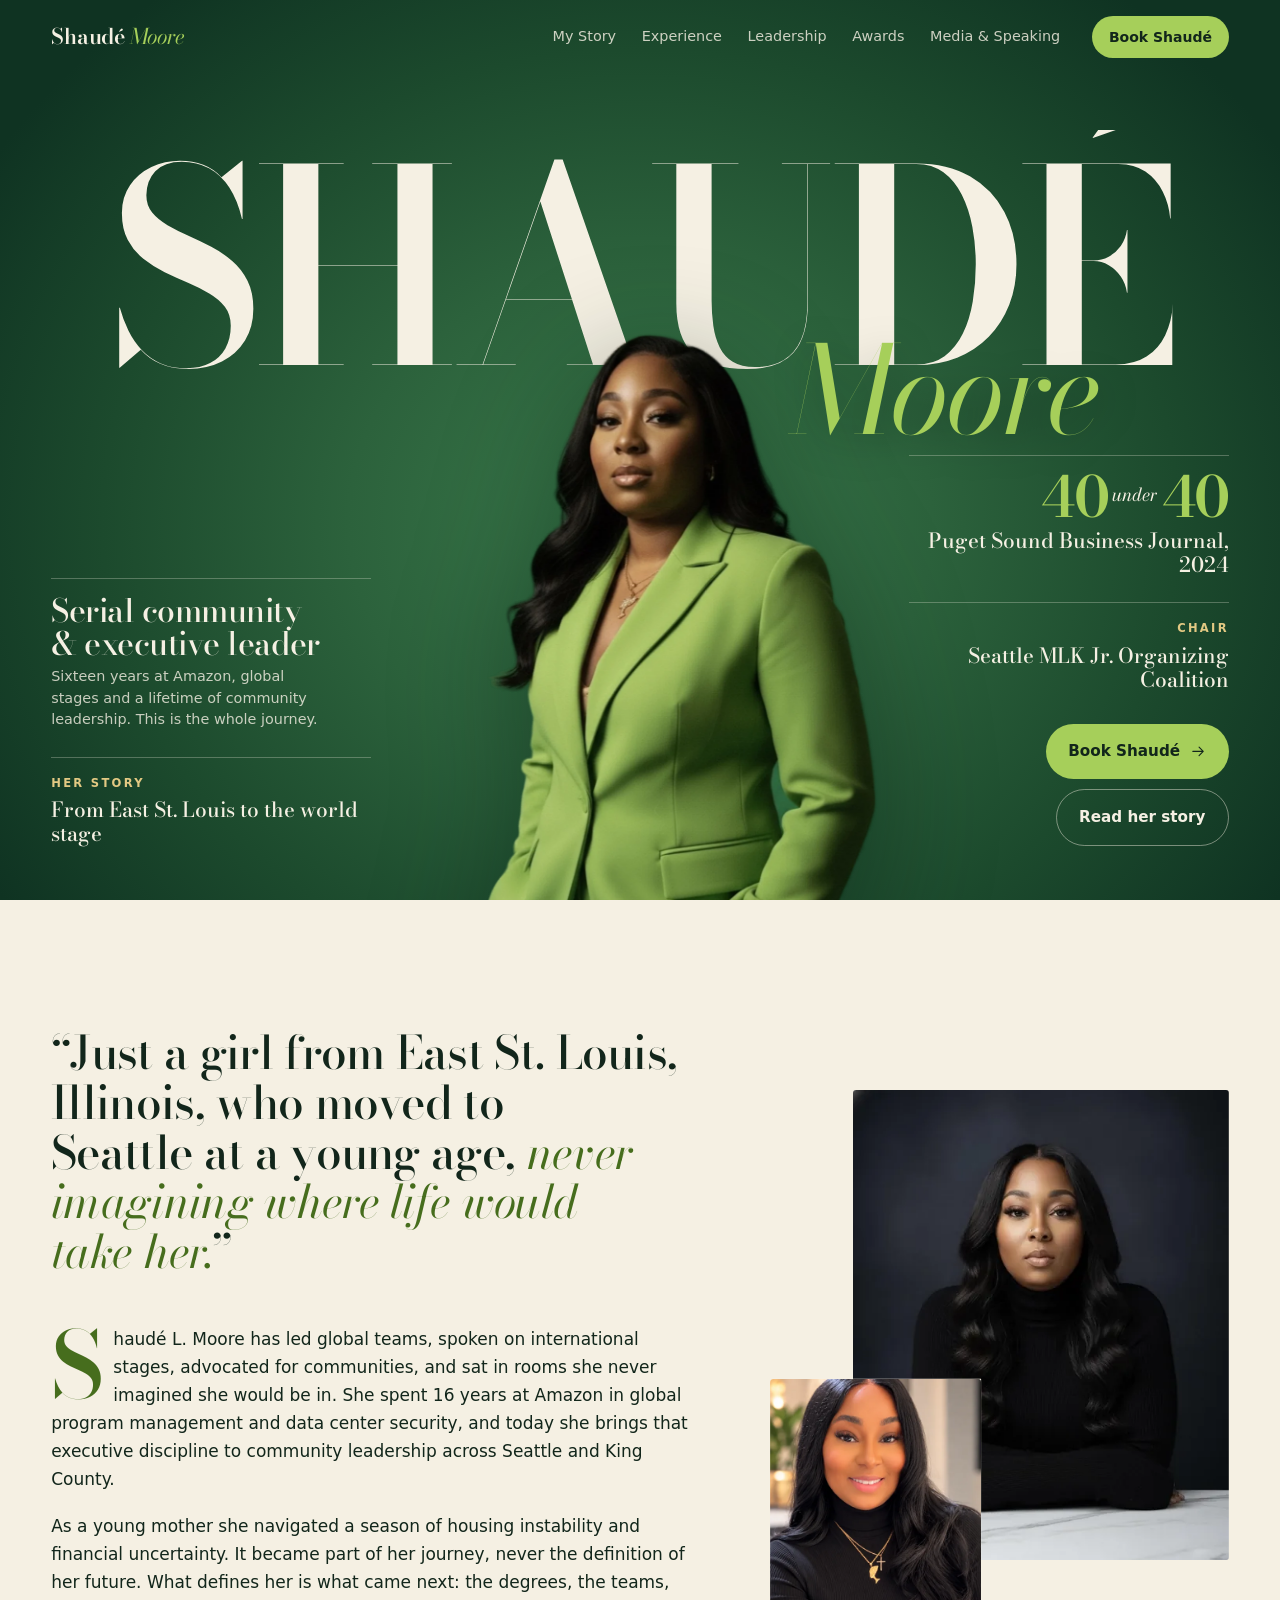
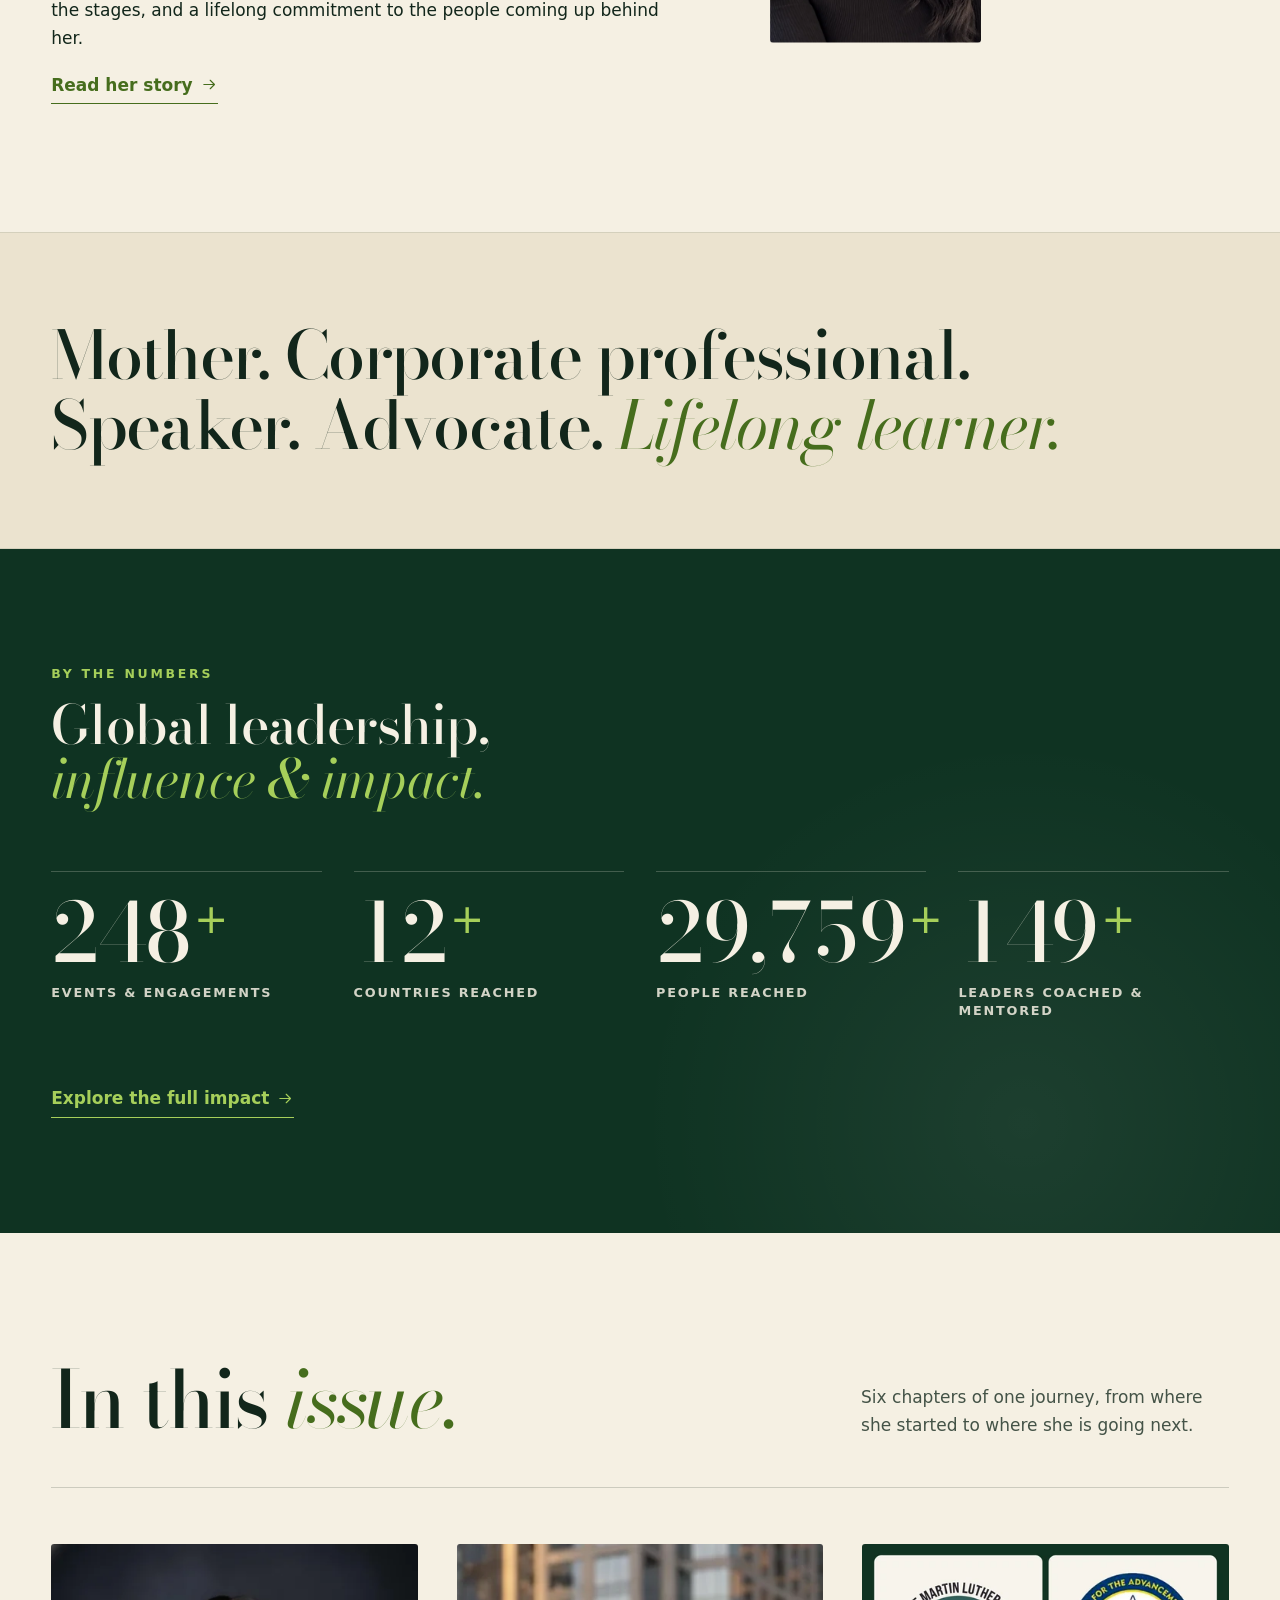
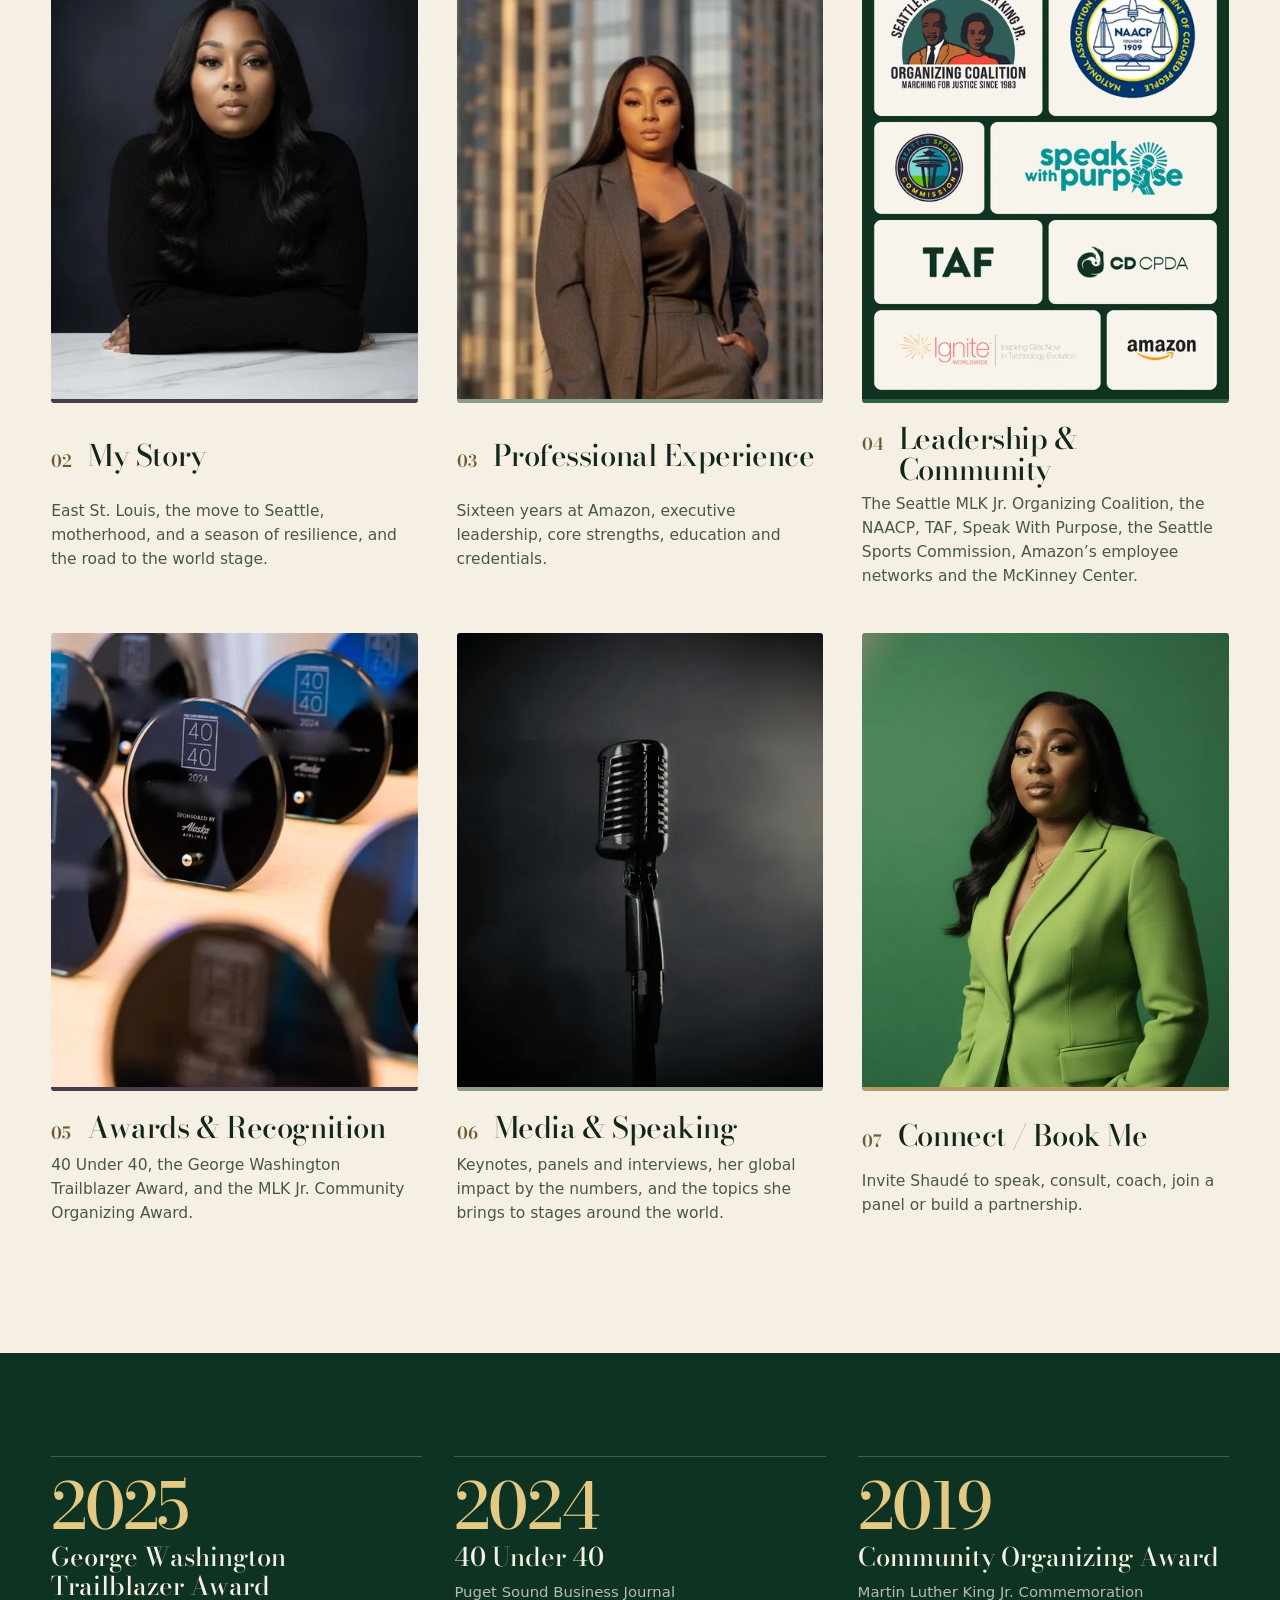
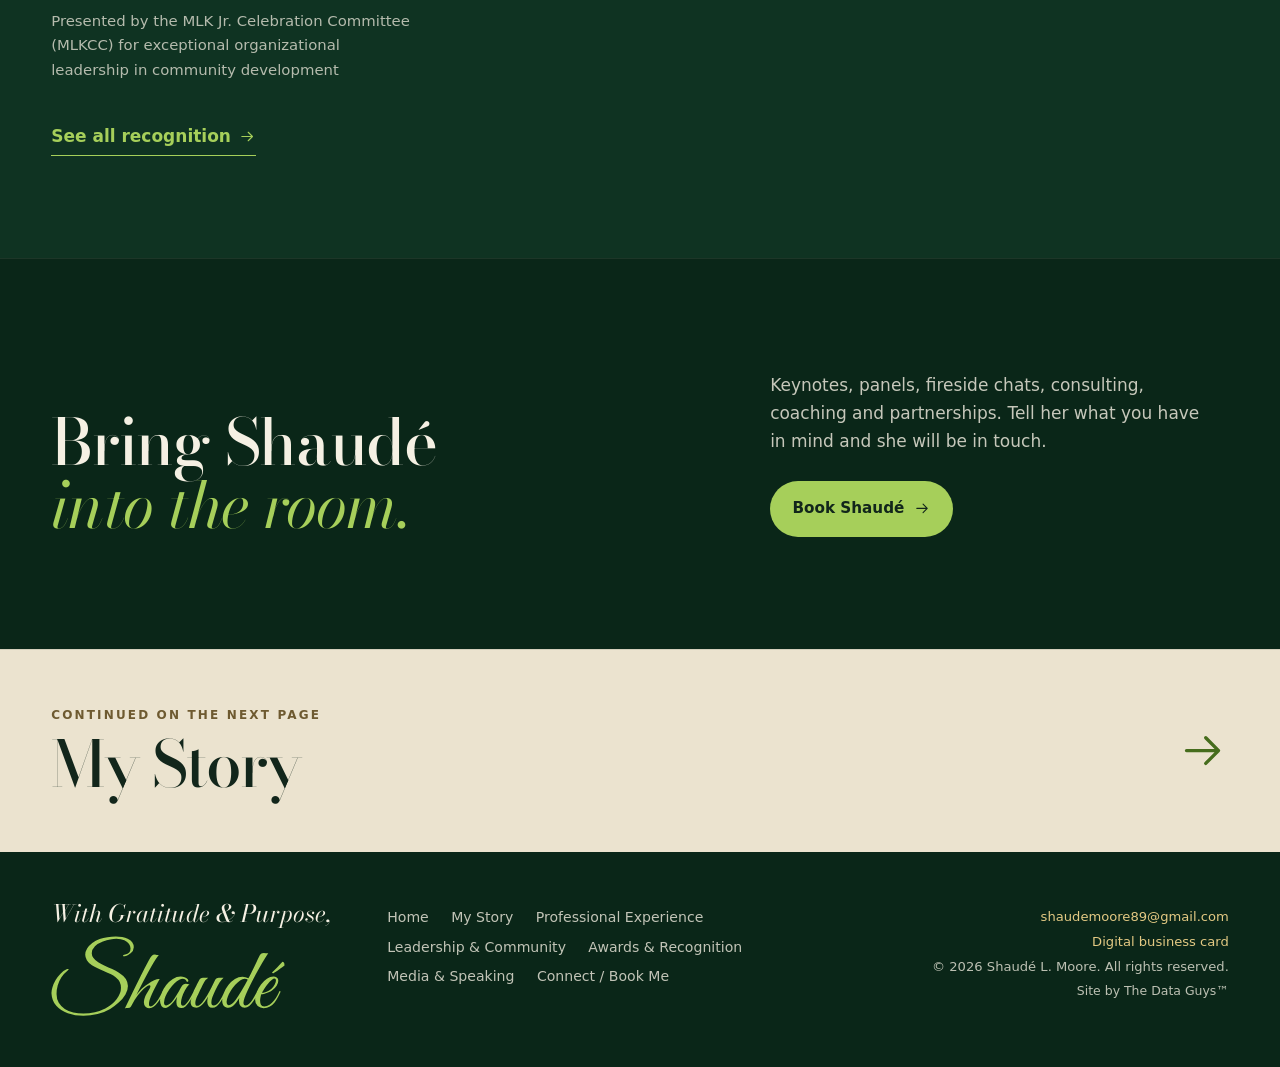
==== index.html @ 2476332c "Add Global Leadership, Influence & Impact metrics with live tracker sync; blurred PSBJ awards photo" ====
<!doctype html>
<html lang="en">
<head>
<meta charset="utf-8">
<meta name="viewport" content="width=device-width, initial-scale=1">
<title>Shaudé Moore | Serial Community &amp; Executive Leader</title>
<meta name="description" content="Seattle executive leader, speaker and advocate. 16 years at Amazon, Chair of the Seattle MLK Jr. Organizing Coalition and a PSBJ 40 Under 40 honoree.">
<meta name="author" content="Shaudé L. Moore">
<meta name="robots" content="index, follow, max-image-preview:large, max-snippet:-1">
<link rel="canonical" href="https://shaudemoore.pplx.app/">
<meta property="og:locale" content="en_US">
<meta property="og:title" content="Shaudé Moore | Serial Community &amp; Executive Leader">
<meta property="og:description" content="Seattle executive leader, speaker and advocate. 16 years at Amazon, Chair of the Seattle MLK Jr. Organizing Coalition and a PSBJ 40 Under 40 honoree.">
<meta property="og:image" content="https://shaudemoore.pplx.app/img/og.jpg">
<meta property="og:image:width" content="1200">
<meta property="og:image:height" content="630">
<meta property="og:image:alt" content="Shaudé Moore, Serial Community &amp; Executive Leader">
<meta property="og:site_name" content="Shaudé Moore">
<meta property="og:url" content="https://shaudemoore.pplx.app/">
<meta name="twitter:title" content="Shaudé Moore | Serial Community &amp; Executive Leader">
<meta name="twitter:description" content="Seattle executive leader, speaker and advocate. 16 years at Amazon, Chair of the Seattle MLK Jr. Organizing Coalition and a PSBJ 40 Under 40 honoree.">
<meta name="twitter:image" content="https://shaudemoore.pplx.app/img/og.jpg">
<meta property="og:type" content="profile">
<meta name="twitter:card" content="summary_large_image">
<meta name="twitter:image:alt" content="Shaudé Moore, Serial Community &amp; Executive Leader">
<meta property="profile:first_name" content="Shaudé">
<meta property="profile:last_name" content="Moore">
<meta name="theme-color" content="#0f3322">
<link rel="icon" href="favicon.svg" type="image/svg+xml">
<link rel="icon" href="favicon-48.png" sizes="48x48" type="image/png">
<link rel="apple-touch-icon" href="apple-touch-icon.png">
<link rel="manifest" href="site.webmanifest">
<link rel="preconnect" href="https://fonts.googleapis.com">
<link rel="preconnect" href="https://fonts.gstatic.com" crossorigin>
<link href="https://fonts.googleapis.com/css2?family=Bodoni+Moda:ital,opsz,wght@0,6..96,400..900;1,6..96,400..900&display=swap" rel="stylesheet">
<link href="https://api.fontshare.com/v2/css?f[]=general-sans@400,500,600&display=swap" rel="stylesheet">
<link rel="preload" as="image" href="img/cover-cut-1100.webp" type="image/webp">
<link rel="stylesheet" href="styles.css">
<script>document.documentElement.classList.add('js')</script>
<script type="application/ld+json">{"@context": "https://schema.org", "@graph": [{"@type": "WebSite", "@id": "https://shaudemoore.pplx.app/#website", "url": "https://shaudemoore.pplx.app/", "name": "Shaudé Moore", "inLanguage": "en-US", "publisher": {"@id": "https://shaudemoore.pplx.app/#shaude"}}, {"@type": "Person", "@id": "https://shaudemoore.pplx.app/#shaude", "name": "Shaudé L. Moore", "alternateName": ["Shaudé Moore", "Shaude Moore", "Shaude L. Moore"], "givenName": "Shaudé", "familyName": "Moore", "honorificSuffix": "BSHS, MBA", "jobTitle": "Serial Community & Executive Leader", "url": "https://shaudemoore.pplx.app/", "image": "https://shaudemoore.pplx.app/img/shaude-portrait.webp", "email": "mailto:shaudemoore89@gmail.com", "birthPlace": "East St. Louis, Illinois", "address": {"@type": "PostalAddress", "addressLocality": "Seattle", "addressRegion": "WA", "addressCountry": "US"}, "worksFor": {"@type": "Organization", "name": "Central District Community Preservation and Development Authority"}, "memberOf": [{"@type": "Organization", "name": "Seattle MLK Jr. Organizing Coalition"}, {"@type": "Organization", "name": "Seattle King County NAACP"}, {"@type": "Organization", "name": "Seattle Sports Commission"}, {"@type": "Organization", "name": "Technology Access Foundation"}, {"@type": "Organization", "name": "Speak With Purpose"}], "alumniOf": [{"@type": "EducationalOrganization", "name": "University of Phoenix"}, {"@type": "EducationalOrganization", "name": "Grand Canyon University"}, {"@type": "EducationalOrganization", "name": "Cornell University"}], "knowsAbout": ["Executive leadership", "Community organizing", "Employee resource groups", "Corporate and community partnership", "Public speaking", "Diversity and inclusion"], "award": ["Puget Sound Business Journal 40 Under 40 (2024)", "George Washington Trailblazer Award (2025)", "Martin Luther King Jr. Commemoration Community Organizing Award (2019)"], "sameAs": ["https://www.linkedin.com/in/shaude-moore-edd-candidate-0b251350"]}, {"@type": "ProfilePage", "@id": "https://shaudemoore.pplx.app/#page", "url": "https://shaudemoore.pplx.app/", "name": "Shaudé Moore | Serial Community & Executive Leader", "description": "Seattle executive leader, speaker and advocate. 16 years at Amazon, Chair of the Seattle MLK Jr. Organizing Coalition and a PSBJ 40 Under 40 honoree.", "mainEntity": {"@id": "https://shaudemoore.pplx.app/#shaude"}, "isPartOf": {"@id": "https://shaudemoore.pplx.app/#website"}}]}</script>
</head>
<body data-theme="home">
<svg width="0" height="0" style="position:absolute" aria-hidden="true">
  <symbol id="arr" viewBox="0 0 24 24"><path d="M7 17 17 7M9 7h8v8" fill="none" stroke="currentColor" stroke-width="1.6" stroke-linecap="round" stroke-linejoin="round"/></symbol>
  <symbol id="arr-r" viewBox="0 0 24 24"><path d="M4 12h15M13 6l6 6-6 6" fill="none" stroke="currentColor" stroke-width="1.6" stroke-linecap="round" stroke-linejoin="round"/></symbol>
</svg>
<a class="skip" href="#main">Skip to content</a>
<div class="progress" aria-hidden="true"><span></span></div>

<header class="bar" id="bar">
  <a href="index.html" class="bar__mark" aria-label="Shaudé Moore, home">Shaudé <em>Moore</em></a>
  <nav class="bar__nav" aria-label="Primary"><a href="story.html">My Story</a><a href="experience.html">Experience</a><a href="leadership.html">Leadership</a><a href="awards.html">Awards</a><a href="media.html">Media &amp; Speaking</a></nav>
  <a href="connect.html" class="bar__cta">Book Shaudé</a>
  <button class="bar__menu" aria-expanded="false" aria-controls="menu"><span class="sr">Open menu</span><i></i><i></i></button>
</header>

<div class="menu" id="menu" hidden>
  <nav aria-label="Mobile"><a href="index.html" aria-current=page><span>01</span>Home</a><a href="story.html"><span>02</span>My Story</a><a href="experience.html"><span>03</span>Professional Experience</a><a href="leadership.html"><span>04</span>Leadership &amp; Community</a><a href="awards.html"><span>05</span>Awards &amp; Recognition</a><a href="media.html"><span>06</span>Media &amp; Speaking</a><a href="connect.html"><span>07</span>Connect / Book Me</a></nav>
  <p>Mother. Executive. Speaker. Advocate. Lifelong learner.</p>
</div>

<main id="main">

<section class="cover" id="top" aria-label="Introduction">

  <h1 class="cover__mast" aria-label="Shaudé Moore">
    <span class="mast" aria-hidden="true"><span>S</span><span>H</span><span>A</span><span>U</span><span>D</span><span>É</span></span>
  </h1>

  <picture class="cover__fig">
    <source media="(max-width: 760px)" srcset="img/cover-cut-700.webp" type="image/webp">
    <img src="img/cover-cut-1100.webp" alt="Shaudé Moore in a lime green suit, smiling, standing against a green backdrop" width="1100" height="1783" fetchpriority="high">
  </picture>

  <p class="cover__surname" aria-hidden="true">Moore</p>

  <div class="cover__lines cover__lines--l">
    <a href="experience.html" class="cl cl--lead">
      <span class="cl__big">Serial community &amp; executive leader</span>
      <span class="cl__sm">Sixteen years at Amazon, global stages and a lifetime of community leadership. This is the whole journey.</span>
    </a>
    <a href="story.html" class="cl">
      <span class="cl__k">Her story</span>
      <span class="cl__mid">From East St. Louis to the world stage</span>
    </a>
  </div>

  <div class="cover__lines cover__lines--r">
    <a href="awards.html" class="cl">
      <span class="cl__num">40<small>under</small>40</span>
      <span class="cl__mid">Puget Sound Business Journal, 2024</span>
    </a>
    <a href="leadership.html" class="cl">
      <span class="cl__k">Chair</span>
      <span class="cl__mid">Seattle MLK Jr. Organizing Coalition</span>
    </a>
    <div class="cover__ctas">
      <a href="connect.html" class="btn btn--lime">Book Shaudé <svg><use href="#arr-r"/></svg></a>
      <a href="story.html" class="btn btn--ghost">Read her story</a>
    </div>
  </div>
</section>

<section class="intro" aria-labelledby="intro-h">
  <div class="wrap intro__grid">
    <div class="intro__text">
      <h2 id="intro-h" class="intro__h rv">“Just a girl from East St. Louis, Illinois, who moved to Seattle at a young age, <em>never imagining where life would take her.</em>”</h2>
      <div class="intro__body rv">
        <p class="dropcap">Shaudé L. Moore has led global teams, spoken on international stages, advocated for communities, and sat in rooms she never imagined she would be in. She spent 16 years at Amazon in global program management and data center security, and today she brings that executive discipline to community leadership across Seattle and King County.</p>
        <p>As a young mother she navigated a season of housing instability and financial uncertainty. It became part of her journey, never the definition of her future. What defines her is what came next: the degrees, the teams, the stages, and a lifelong commitment to the people coming up behind her.</p>
        <a class="textlink" href="story.html">Read her story <svg><use href="#arr-r"/></svg></a>
      </div>
    </div>
    <div class="intro__photos">
      <figure class="intro__a rv-clip"><img src="img/studio-896.webp" srcset="img/studio-480.webp 480w, img/studio-896.webp 896w" sizes="(max-width: 760px) 60vw, 26vw" alt="Shaudé Moore in a black turtleneck, seated at a marble table against a dark studio backdrop" width="896" height="1152" loading="lazy"></figure>
      <figure class="intro__b rv-clip"><img src="img/smile-512.webp" alt="Shaudé Moore smiling in a black turtleneck and gold necklaces" width="512" height="640" loading="lazy"></figure>
    </div>
  </div>
</section>

<section class="roles" aria-label="Who she is">
  <div class="wrap">
    <p class="roles__line rv"><span>Mother.</span> <span>Corporate professional.</span> <span>Speaker.</span> <span>Advocate.</span> <span><em>Lifelong learner.</em></span></p>
  </div>
</section>

<section class="impact impact--teaser" aria-labelledby="it-h">
  <div class="wrap">
    <div class="impact__top">
      <p class="impact__kick rv">By the numbers</p>
      <h2 id="it-h" class="impact__h rv">Global leadership, <em>influence &amp; impact.</em></h2>
    </div>
    <ul class="mx-row"><li class="rv"><span class="mx__n"><span class="mx__v" data-metric="events" data-target="250">250</span><span class=mx__s>+</span></span><span class="mx__l">Events &amp; Engagements</span></li><li class="rv"><span class="mx__n"><span class="mx__v" data-metric="countries" data-target="12">12</span><span class=mx__s>+</span></span><span class="mx__l">Countries Reached</span></li><li class="rv"><span class="mx__n"><span class="mx__v" data-metric="people" data-target="30000">30,000</span><span class=mx__s>+</span></span><span class="mx__l">People Reached</span></li><li class="rv"><span class="mx__n"><span class="mx__v" data-metric="coached" data-target="150">150</span><span class=mx__s>+</span></span><span class="mx__l">Leaders Coached &amp; Mentored</span></li></ul>
    <a class="textlink rv" href="media.html#impact">Explore the full impact <svg><use href="#arr-r"/></svg></a>
  </div>
</section>


<section class="contents" aria-labelledby="contents-h">
  <div class="wrap">
    <div class="contents__head">
      <h2 id="contents-h" class="d-xl rv">In this <em>issue.</em></h2>
      <p class="rv">Six chapters of one journey, from where she started to where she is going next.</p>
    </div>
    <ol class="contents__list">
      <li class="rv"><a href="story.html" class="ct ct--plum"><span class="ct__n">02</span><span class="ct__t">My Story</span><span class="ct__d">East St. Louis, the move to Seattle, motherhood, and a season of resilience, and the road to the world stage.</span><img src="img/studio-480.webp" alt="Shaudé Moore seated in a black turtleneck in a dark studio" width="480" height="617" loading="lazy"></a></li>
      <li class="rv"><a href="experience.html" class="ct ct--sage"><span class="ct__n">03</span><span class="ct__t">Professional Experience</span><span class="ct__d">Sixteen years at Amazon, executive leadership, core strengths, education and credentials.</span><img src="img/city-480.webp" alt="Shaudé Moore in a brown suit among Seattle high-rises" width="480" height="524" loading="lazy"></a></li>
      <li class="rv"><a href="leadership.html" class="ct ct--green"><span class="ct__n">04</span><span class="ct__t">Leadership &amp; Community</span><span class="ct__d">The Seattle MLK Jr. Organizing Coalition, the NAACP, TAF, Speak With Purpose, the Seattle Sports Commission, Amazon’s employee networks and the McKinney Center.</span><img src="img/logos-480.webp" srcset="img/logos-480.webp 480w, img/logos-960.webp 960w" sizes="(max-width: 700px) 40vw, 30vw" alt="Logos of organizations Shaudé Moore serves, including the Seattle MLK Jr. Organizing Coalition, NAACP, Seattle Sports Commission, TAF, Speak With Purpose, CDCPDA, IGNITE and Amazon" width="480" height="600" loading="lazy" class="ct__img--logos"></a></li>
      <li class="rv"><a href="awards.html" class="ct ct--plum"><span class="ct__n">05</span><span class="ct__t">Awards &amp; Recognition</span><span class="ct__d">40 Under 40, the George Washington Trailblazer Award, and the MLK Jr. Community Organizing Award.</span><img src="img/award-480.webp" srcset="img/award-480.webp 480w, img/award-960.webp 960w" sizes="(max-width: 700px) 40vw, 30vw" alt="Puget Sound Business Journal 40 Under 40 awards on display, names blurred" width="480" height="600" loading="lazy"></a></li>
      <li class="rv"><a href="media.html" class="ct ct--sage"><span class="ct__n">06</span><span class="ct__t">Media &amp; Speaking</span><span class="ct__d">Keynotes, panels and interviews, her global impact by the numbers, and the topics she brings to stages around the world.</span><img src="img/mic-480.webp" srcset="img/mic-480.webp 480w, img/mic-960.webp 960w" sizes="(max-width: 700px) 40vw, 30vw" alt="A stage microphone" width="480" height="600" loading="lazy"></a></li>
      <li class="rv"><a href="connect.html" class="ct ct--gold"><span class="ct__n">07</span><span class="ct__t">Connect / Book Me</span><span class="ct__d">Invite Shaudé to speak, consult, coach, join a panel or build a partnership.</span><img src="img/shaude-full-700.webp" alt="Shaudé Moore in a lime green suit, smiling" width="700" height="1135" loading="lazy"></a></li>
    </ol>
  </div>
</section>

<section class="honors-strip" aria-labelledby="hs-h">
  <div class="wrap">
    <h2 id="hs-h" class="sr">Selected honors</h2>
    <ul class="hs">
      <li class="rv"><span class="hs__y">2025</span><span class="hs__t">George Washington Trailblazer Award</span><span class="hs__s">Presented by the MLK Jr. Celebration Committee (MLKCC) for exceptional organizational leadership in community development</span></li>
      <li class="rv"><span class="hs__y">2024</span><span class="hs__t"><span class="num">40</span> Under <span class="num">40</span></span><span class="hs__s">Puget Sound Business Journal</span></li>
      <li class="rv"><span class="hs__y">2019</span><span class="hs__t">Community Organizing Award</span><span class="hs__s">Martin Luther King Jr. Commemoration</span></li>
    </ul>
    <a class="textlink rv" href="awards.html">See all recognition <svg><use href="#arr-r"/></svg></a>
  </div>
</section>

<section class="cta-band" aria-label="Book Shaudé">
  <div class="wrap cta-band__in">
    <h2 class="d-lg rv">Bring Shaudé <em>into the room.</em></h2>
    <div class="rv">
      <p>Keynotes, panels, fireside chats, consulting, coaching and partnerships. Tell her what you have in mind and she will be in touch.</p>
      <a class="btn btn--solid" href="connect.html">Book Shaudé <svg><use href="#arr-r"/></svg></a>
    </div>
  </div>
</section>
<nav class="next" aria-label="Next page">
  <a class="wrap next__in" href="story.html">
    <span class="next__k">Continued on the next page</span>
    <span class="next__t">My Story</span>
    <svg><use href="#arr-r"/></svg>
  </a>
</nav>
</main>

<footer class="foot">
  <div class="wrap foot__in">
    <div class="foot__sig"><p>With Gratitude &amp; Purpose,</p><svg class="sig" viewBox="7 -858 2753 990" role="img" aria-label="Shaudé"><defs><mask id="sigm" maskUnits="userSpaceOnUse" x="7" y="-858" width="2753" height="990"><g fill="none" stroke="#fff" stroke-width="103" stroke-linecap="round" stroke-linejoin="round"><path d="M240.4 -443.1 L219.2 -431.8 L190.5 -410.6 L155.5 -374.3 L123.0 -328.1 L104.2 -290.6 L93.0 -260.6 L79.2 -205.6 L76.7 -156.9 L81.7 -115.6 L86.7 -96.9 L96.7 -70.6 L108.0 -50.6 L129.2 -23.1 L149.2 -3.2 L186.7 24.3 L229.2 45.6 L282.9 63.1 L351.7 75.6 L425.4 78.1 L485.4 74.3 L554.1 61.8 L625.4 40.6 L692.9 9.3 L747.9 -26.9 L796.6 -69.4 L830.3 -109.4 L859.1 -156.9 L872.8 -195.6 L880.3 -241.9 L880.3 -256.9 L872.8 -290.6 L861.6 -315.6 L845.3 -339.3 L820.3 -364.3 L785.3 -389.3 L754.1 -406.8 L622.9 -465.6 L562.9 -495.6 L524.1 -521.8 L505.4 -539.3 L492.9 -554.3 L481.6 -574.3 L476.7 -588.0 L472.9 -609.3 L480.4 -651.8 L489.1 -676.8 L505.4 -701.8 L537.9 -733.0 L571.6 -755.5 L622.9 -778.0 L681.6 -794.3 L750.4 -804.3 L826.6 -804.3 L859.1 -799.3 L894.1 -788.0 L931.6 -765.5 L955.3 -739.3 L965.3 -720.5 L970.3 -703.0 L970.3 -688.0 L965.3 -661.8 L950.3 -635.5 L927.8 -616.8 L915.3 -610.5 L875.3 -598.0" pathLength="1" style="--d:0s;--t:0.685s"/><path d="M889.1 4.3 L910.3 -10.6 L925.3 -18.1 L931.6 -24.4 L966.6 -93.1 L996.6 -145.6" pathLength="1" style="--d:0.63s;--t:0.046s"/><path d="M997.8 -145.6 L1002.8 -140.6 L1014.1 -141.9" pathLength="1" style="--d:0.673s;--t:0.04s"/><path d="M997.8 -146.9 L1002.8 -173.1 L1035.3 -239.4 L1122.8 -410.6 L1192.8 -538.1 L1219.0 -576.8 L1231.5 -589.3 L1275.3 -605.5" pathLength="1" style="--d:0.709s;--t:0.135s"/><path d="M1015.3 -143.1 L1020.3 -149.4" pathLength="1" style="--d:0.833s;--t:0.04s"/><path d="M1016.6 -141.9 L1027.8 -145.6 L1064.0 -189.4 L1100.3 -225.6 L1145.3 -260.6 L1157.8 -266.9 L1191.5 -274.4 L1201.5 -273.1 L1209.0 -265.6" pathLength="1" style="--d:0.87s;--t:0.06s"/><path d="M1020.3 -150.6 L1021.6 -151.9 L1021.6 -149.4" pathLength="1" style="--d:0.926s;--t:0.04s"/><path d="M1209.0 -265.6 L1199.0 -218.1 L1155.3 -133.1 L1140.3 -91.9 L1136.5 -61.9 L1141.5 -39.4 L1150.3 -19.4 L1156.5 -13.1 L1166.5 -8.1 L1184.0 -8.1 L1205.3 -14.4 L1220.3 -24.4 L1246.5 -50.6 L1286.5 -106.9 L1305.3 -115.6 L1312.8 -115.6 L1315.3 -113.1" pathLength="1" style="--d:0.962s;--t:0.117s"/><path d="M1209.0 -265.6 L1260.3 -315.6 L1274.0 -325.6 L1286.5 -330.6" pathLength="1" style="--d:1.07s;--t:0.04s"/><path d="M1315.3 -111.9 L1314.0 -84.4 L1321.5 -38.1 L1325.3 -29.4 L1332.8 -20.6 L1345.2 -14.4 L1354.0 -14.4 L1380.2 -20.6 L1410.2 -40.6 L1445.2 -78.1 L1481.5 -130.6 L1499.0 -138.1 L1506.5 -138.1 L1512.7 -131.9" pathLength="1" style="--d:1.107s;--t:0.081s"/><path d="M1316.5 -113.1 L1335.3 -160.6 L1354.0 -196.9 L1374.0 -228.1 L1404.0 -266.9 L1434.0 -296.8 L1466.5 -321.8 L1507.7 -341.8 L1524.0 -345.6 L1545.2 -345.6 L1564.0 -343.1 L1581.5 -336.8 L1600.2 -320.6 L1605.2 -311.8 L1604.0 -308.1" pathLength="1" style="--d:1.182s;--t:0.103s"/><path d="M1512.7 -131.9 L1505.2 -69.4 L1506.5 -53.1 L1511.5 -31.9 L1517.7 -21.9 L1525.2 -15.6 L1535.2 -11.9 L1565.2 -16.9 L1581.5 -26.9 L1607.7 -54.4 L1640.2 -104.4 L1653.9 -110.6" pathLength="1" style="--d:1.277s;--t:0.072s"/><path d="M1512.7 -131.9 L1542.7 -196.9 L1571.5 -244.4 L1587.7 -259.4 L1628.9 -271.9" pathLength="1" style="--d:1.343s;--t:0.047s"/><path d="M1648.9 -103.1 L1647.7 -101.9 L1650.2 -101.9" pathLength="1" style="--d:1.387s;--t:0.04s"/><path d="M1650.2 -103.1 L1655.2 -109.4" pathLength="1" style="--d:1.424s;--t:0.04s"/><path d="M1656.4 -110.6 L1662.7 -113.1 L1672.7 -111.9" pathLength="1" style="--d:1.46s;--t:0.04s"/><path d="M1673.9 -110.6 L1670.2 -61.9 L1677.7 -34.4 L1690.2 -18.1 L1701.4 -13.1 L1713.9 -13.1 L1736.4 -18.1 L1762.7 -35.6 L1792.7 -68.1 L1833.9 -129.4" pathLength="1" style="--d:1.497s;--t:0.072s"/><path d="M1673.9 -111.9 L1706.4 -183.1 L1772.7 -313.1 L1790.2 -329.3 L1841.4 -345.6" pathLength="1" style="--d:1.564s;--t:0.074s"/><path d="M1835.2 -130.6 L1836.4 -133.1 L1855.2 -141.9 L1862.7 -141.9 L1865.2 -139.4" pathLength="1" style="--d:1.632s;--t:0.04s"/><path d="M1835.2 -129.4 L1841.4 -124.4 L1861.4 -124.4" pathLength="1" style="--d:1.669s;--t:0.04s"/><path d="M1862.7 -123.1 L1856.4 -74.4 L1861.4 -41.9 L1866.4 -30.6 L1875.2 -20.6 L1890.2 -14.4 L1915.1 -16.9 L1941.4 -29.4 L1971.4 -60.6 L1998.9 -103.1 L2017.6 -111.9 L2025.1 -111.9 L2028.9 -108.1" pathLength="1" style="--d:1.705s;--t:0.075s"/><path d="M1862.7 -124.4 L1865.2 -139.4" pathLength="1" style="--d:1.774s;--t:0.04s"/><path d="M1865.2 -139.4 L1948.9 -306.8 L1968.9 -328.1 L2017.6 -345.6" pathLength="1" style="--d:1.811s;--t:0.066s"/><path d="M2030.1 -106.9 L2028.9 -88.1 L2031.4 -65.6 L2035.1 -49.4 L2042.6 -33.1 L2052.6 -23.1 L2060.1 -19.4 L2086.4 -18.1 L2100.1 -20.6 L2112.6 -26.9 L2133.9 -43.1 L2155.1 -66.9 L2192.6 -120.6 L2218.8 -131.9 L2225.1 -131.9 L2227.6 -129.4" pathLength="1" style="--d:1.871s;--t:0.077s"/><path d="M2030.1 -108.1 L2051.4 -165.6 L2068.9 -199.4 L2091.4 -234.4 L2121.4 -271.9 L2145.1 -295.6 L2176.4 -320.6 L2205.1 -336.8 L2226.3 -344.3 L2255.1 -345.6 L2273.8 -343.1 L2303.8 -331.8 L2318.8 -316.8" pathLength="1" style="--d:1.942s;--t:0.103s"/><path d="M2227.6 -128.1 L2223.8 -71.9 L2230.1 -40.6 L2240.1 -23.1 L2252.6 -15.6 L2258.8 -14.4 L2283.8 -16.9 L2302.6 -24.4 L2338.8 -59.4 L2357.6 -85.6 L2375.1 -115.6 L2398.8 -126.9 L2405.1 -126.9 L2410.1 -121.9" pathLength="1" style="--d:2.037s;--t:0.081s"/><path d="M2228.8 -129.4 L2261.3 -196.9 L2316.3 -301.8 L2318.8 -315.6" pathLength="1" style="--d:2.112s;--t:0.051s"/><path d="M2320.1 -316.8 L2326.3 -321.8 L2452.6 -566.8 L2468.8 -591.8 L2486.3 -608.0 L2531.3 -625.5" pathLength="1" style="--d:2.158s;--t:0.094s"/><path d="M2411.3 -120.6 L2411.3 -93.1 L2415.1 -68.1 L2422.6 -43.1 L2435.1 -25.6 L2446.3 -15.6 L2465.1 -8.1 L2490.0 -6.9 L2515.0 -10.6 L2536.3 -18.1 L2561.3 -33.1 L2573.8 -43.1 L2601.3 -71.9 L2636.3 -124.4 L2665.0 -181.9 L2665.0 -188.1" pathLength="1" style="--d:2.245s;--t:0.105s"/><path d="M2411.3 -121.9 L2427.6 -171.9 L2430.1 -176.9 L2435.1 -179.4" pathLength="1" style="--d:2.342s;--t:0.04s"/><path d="M2436.3 -180.6 L2438.8 -195.6 L2463.8 -238.1 L2496.3 -280.6 L2530.0 -314.3 L2560.0 -335.6 L2586.3 -346.8 L2610.0 -345.6 L2622.5 -340.6 L2626.3 -336.8 L2630.0 -330.6 L2633.8 -310.6 L2628.8 -283.1 L2616.3 -258.1 L2601.3 -236.9 L2570.0 -206.9 L2550.0 -193.1 L2532.5 -184.4 L2480.0 -166.9 L2451.3 -164.4 L2436.3 -179.4" pathLength="1" style="--d:2.378s;--t:0.141s"/><path d="M2583.8 -405.6 L2588.8 -405.6 L2608.8 -420.6 L2680.0 -480.6 L2698.8 -498.1 L2700.0 -510.6" pathLength="1" style="--d:2.508s;--t:0.04s"/></g></mask></defs><path class="sig__ink" d="M413 92Q315 92 233.5 63.0Q152 34 102.0 -22.5Q52 -79 47 -162Q45 -196 58.0 -237.0Q71 -278 94.5 -318.5Q118 -359 150.5 -391.5Q183 -424 220 -441Q223 -443 229.5 -444.0Q236 -445 239 -445Q245 -445 245 -442Q245 -437 230 -426Q188 -393 161 -350Q133 -307 119.0 -258.0Q105 -209 105 -159Q105 -100 130.5 -57.5Q156 -15 199.0 12.5Q242 40 297.0 53.0Q352 66 412 66Q479 66 544.5 51.0Q610 36 664 8Q747 -36 795.5 -101.0Q844 -166 844 -230Q844 -264 829.5 -295.0Q815 -326 783 -351Q759 -370 724.5 -387.0Q690 -404 651.5 -420.0Q613 -436 576.0 -452.5Q539 -469 511 -488Q471 -515 452.5 -546.0Q434 -577 434 -608Q434 -645 455.5 -680.0Q477 -715 514.5 -743.5Q552 -772 599 -788Q640 -802 688.5 -810.0Q737 -818 784 -818Q823 -818 858.5 -812.5Q894 -807 921 -793Q955 -777 973.0 -750.5Q991 -724 991 -695Q991 -655 955 -625Q942 -615 926.0 -606.5Q910 -598 888 -592Q884 -591 879 -591Q867 -591 867 -598Q867 -602 873.5 -606.5Q880 -611 893 -612Q923 -616 938.5 -635.0Q954 -654 954 -679Q954 -705 936.5 -730.5Q919 -756 883.0 -773.5Q847 -791 791 -791Q759 -791 720.5 -784.0Q682 -777 637 -761Q582 -742 545.5 -705.0Q509 -668 509 -626Q509 -600 526.5 -573.5Q544 -547 583 -523Q616 -503 658.0 -483.5Q700 -464 743.0 -444.5Q786 -425 821 -403Q876 -369 900.0 -330.0Q924 -291 924 -250Q924 -202 895.5 -153.5Q867 -105 821.0 -62.5Q775 -20 720 13Q656 51 575.5 71.5Q495 92 413 92ZM888 8Q930 -78 975.5 -172.5Q1021 -267 1069.0 -363.0Q1117 -459 1164 -546Q1181 -576 1195.5 -593.0Q1210 -610 1234 -610Q1243 -610 1255.0 -607.0Q1267 -604 1278 -606Q1265 -592 1242.5 -557.0Q1220 -522 1192.5 -473.0Q1165 -424 1134.5 -367.5Q1104 -311 1074.5 -253.5Q1045 -196 1020 -146Q1040 -172 1061.0 -195.0Q1082 -218 1102 -235Q1124 -255 1157.5 -277.0Q1191 -299 1224.5 -315.0Q1258 -331 1278 -331Q1285 -331 1288 -330Q1288 -330 1277.0 -310.0Q1266 -290 1249.5 -259.0Q1233 -228 1215.5 -192.0Q1198 -156 1185.0 -123.5Q1172 -91 1168 -70Q1165 -54 1165 -43Q1165 -27 1171.0 -21.5Q1177 -16 1184 -16Q1201 -16 1220.5 -33.5Q1240 -51 1259.0 -78.0Q1278 -105 1294.5 -135.5Q1311 -166 1321 -193Q1333 -193 1333 -184Q1322 -157 1305.5 -124.5Q1289 -92 1268.0 -63.0Q1247 -34 1222.0 -15.0Q1197 4 1169 4Q1149 4 1128.0 -10.0Q1107 -24 1107 -61Q1107 -72 1109.0 -84.5Q1111 -97 1116 -113Q1122 -133 1136.0 -157.5Q1150 -182 1172 -219Q1182 -236 1182 -246Q1182 -258 1170 -258Q1160 -258 1143.0 -248.0Q1126 -238 1100 -213Q1075 -189 1038.0 -143.0Q1001 -97 959 -14Q952 -1 943.5 -0.5Q935 0 921 1Q912 2 903.0 2.5Q894 3 888 8ZM1538 3Q1515 3 1497.5 -10.0Q1480 -23 1480 -63Q1480 -80 1482.5 -95.0Q1485 -110 1489 -127Q1480 -112 1464.0 -90.0Q1448 -68 1428.5 -47.0Q1409 -26 1388.5 -12.0Q1368 2 1350 2Q1324 2 1308.0 -21.5Q1292 -45 1292 -83Q1292 -124 1311.0 -171.0Q1330 -218 1363.0 -261.0Q1396 -304 1439.0 -331.0Q1482 -358 1529 -358Q1552 -358 1573.0 -350.5Q1594 -343 1610 -326Q1617 -319 1617 -310Q1617 -304 1612.0 -300.0Q1607 -296 1599 -298Q1588 -333 1552 -333Q1535 -333 1513 -322Q1486 -308 1455.5 -277.5Q1425 -247 1398.5 -208.5Q1372 -170 1355.0 -131.0Q1338 -92 1338 -60Q1338 -27 1363 -27Q1385 -27 1408.5 -48.0Q1432 -69 1453.5 -100.5Q1475 -132 1493.0 -163.0Q1511 -194 1521 -213Q1536 -240 1549.0 -258.0Q1562 -276 1586 -276Q1597 -276 1608.0 -273.0Q1619 -270 1631 -272Q1601 -242 1578.5 -201.0Q1556 -160 1544.0 -120.5Q1532 -81 1532 -54Q1532 -24 1552 -24Q1568 -24 1586.5 -42.0Q1605 -60 1622.5 -87.5Q1640 -115 1655.0 -143.5Q1670 -172 1679 -193Q1684 -193 1687.5 -192.0Q1691 -191 1691 -184Q1690 -180 1687.5 -175.5Q1685 -171 1680 -160Q1672 -144 1658.0 -117.0Q1644 -90 1625.0 -62.5Q1606 -35 1584.0 -16.0Q1562 3 1538 3ZM1708 0Q1697 0 1681.5 -5.0Q1666 -10 1654.5 -23.5Q1643 -37 1643 -64Q1643 -90 1660.0 -124.0Q1677 -158 1690 -184Q1679 -184 1679 -193Q1680 -196 1688.0 -212.0Q1696 -228 1707.0 -250.0Q1718 -272 1728.5 -292.5Q1739 -313 1745 -324Q1757 -346 1783 -346H1845Q1828 -333 1814.5 -317.5Q1801 -302 1781 -261Q1781 -261 1774.0 -247.0Q1767 -233 1756.5 -211.5Q1746 -190 1735.5 -168.0Q1725 -146 1718 -131Q1705 -103 1701.0 -86.5Q1697 -70 1697 -56Q1697 -23 1719 -23Q1743 -23 1777 -62Q1805 -95 1832.0 -141.0Q1859 -187 1883.5 -236.0Q1908 -285 1927 -324Q1938 -346 1966 -346H2021Q1999 -328 1976.5 -292.0Q1954 -256 1927 -200Q1920 -185 1909.0 -162.0Q1898 -139 1889.5 -113.0Q1881 -87 1881 -61Q1881 -26 1906 -26Q1940 -26 1972.0 -73.0Q2004 -120 2035 -193Q2043 -193 2044.5 -192.0Q2046 -191 2047 -184Q2036 -157 2020.5 -125.5Q2005 -94 1985.5 -65.0Q1966 -36 1942.5 -18.0Q1919 0 1891 0Q1866 0 1850.0 -18.5Q1834 -37 1834 -71Q1834 -98 1844 -129Q1827 -99 1805.0 -69.0Q1783 -39 1758.0 -19.5Q1733 0 1708 0ZM2264 0Q2230 0 2214.0 -23.0Q2198 -46 2198 -77Q2198 -86 2199.0 -95.5Q2200 -105 2203 -115Q2189 -93 2170.5 -66.5Q2152 -40 2128.5 -20.5Q2105 -1 2076 -1Q2063 -1 2046.5 -7.0Q2030 -13 2017.5 -30.0Q2005 -47 2005 -80Q2005 -123 2024.0 -171.0Q2043 -219 2076.0 -261.5Q2109 -304 2151.0 -330.5Q2193 -357 2238 -357Q2274 -357 2306 -338Q2321 -366 2338.0 -400.5Q2355 -435 2372.0 -469.0Q2389 -503 2402.0 -531.5Q2415 -560 2422 -575Q2437 -610 2450.5 -619.5Q2464 -629 2483 -629Q2494 -629 2507.5 -626.5Q2521 -624 2534 -625Q2529 -620 2511.0 -592.0Q2493 -564 2467.0 -519.5Q2441 -475 2411.5 -422.0Q2382 -369 2353.5 -313.5Q2325 -258 2301.0 -207.0Q2277 -156 2263.0 -117.0Q2249 -78 2249 -58Q2249 -45 2255.0 -35.5Q2261 -26 2275 -26Q2294 -26 2314.0 -45.0Q2334 -64 2352.5 -92.5Q2371 -121 2385.5 -148.5Q2400 -176 2407 -193Q2419 -193 2419 -184Q2410 -163 2395.0 -132.0Q2380 -101 2360.0 -71.0Q2340 -41 2315.5 -20.5Q2291 0 2264 0ZM2083 -30Q2097 -30 2118.0 -45.5Q2139 -61 2163 -95Q2191 -135 2227.0 -195.0Q2263 -255 2298 -322Q2291 -328 2283.0 -331.0Q2275 -334 2261 -334Q2238 -334 2210.5 -314.5Q2183 -295 2155.5 -264.0Q2128 -233 2105.5 -197.0Q2083 -161 2069.5 -127.5Q2056 -94 2056 -70Q2056 -30 2083 -30ZM2479 4Q2442 4 2412.5 -20.0Q2383 -44 2383 -93Q2383 -134 2401.5 -180.0Q2420 -226 2450.5 -266.5Q2481 -307 2518.5 -332.5Q2556 -358 2594 -358Q2613 -358 2631.0 -347.0Q2649 -336 2649 -309Q2649 -284 2630.0 -254.0Q2611 -224 2576 -198Q2561 -187 2538.0 -177.0Q2515 -167 2492.0 -160.5Q2469 -154 2454 -154Q2449 -142 2444.5 -122.0Q2440 -102 2440 -81Q2440 -56 2450.0 -36.0Q2460 -16 2487 -16Q2520 -16 2548.5 -35.0Q2577 -54 2599.5 -83.0Q2622 -112 2638.0 -142.0Q2654 -172 2663 -193Q2675 -193 2675 -184Q2662 -156 2645.5 -123.0Q2629 -90 2606.5 -61.5Q2584 -33 2552.5 -14.5Q2521 4 2479 4ZM2461 -172Q2475 -172 2508.0 -182.5Q2541 -193 2568 -216Q2594 -239 2608.0 -266.5Q2622 -294 2622 -313Q2622 -335 2606 -335Q2594 -335 2573.0 -319.0Q2552 -303 2521 -265Q2502 -241 2485.0 -213.0Q2468 -185 2461 -172ZM2594 -397Q2587 -397 2582.0 -399.0Q2577 -401 2577 -406Q2608 -435 2638.0 -465.5Q2668 -496 2697 -527Q2705 -527 2712.5 -518.5Q2720 -510 2720 -485Q2711 -477 2694.0 -464.5Q2677 -452 2657.5 -438.0Q2638 -424 2620.5 -413.0Q2603 -402 2594 -397Z" mask="url(#sigm)"/></svg></div>
    <nav class="foot__nav" aria-label="Footer"><a href="index.html">Home</a><a href="story.html">My Story</a><a href="experience.html">Professional Experience</a><a href="leadership.html">Leadership &amp; Community</a><a href="awards.html">Awards &amp; Recognition</a><a href="media.html">Media &amp; Speaking</a><a href="connect.html">Connect / Book Me</a></nav>
    <div class="foot__meta">
      <p><a href="mailto:shaudemoore89@gmail.com">shaudemoore89@gmail.com</a></p>
      <p><a href="card.html">Digital business card</a></p>
      <p>&copy; 2026 Shaudé L. Moore. All rights reserved.</p>
      <p class="foot__credit">Site by The Data Guys&trade;</p>
    </div>
  </div>
</footer>

<script src="app.js" defer></script>
</body>
</html>
---- styles.css ----
/* The Cover Story: Shaudé Moore */
/* default theme: forest + lime */
:root{
  --bar-fg:#f5f0e3; --bar-acc:#a6cf5a; --bar-solid:rgba(10,38,24,.88); --bar-line:rgba(245,240,227,.08); --btn-bg:#a6cf5a; --btn-fg:#12261b;
  --hero-bg:radial-gradient(70% 90% at 70% 40%, #1f5233 0%, #0f3322 70%); --hero-fg:#f5f0e3; --hero-acc:#a6cf5a;
  --tint:#ebe3cf; --gold-ink:#6e5a30;
  --forest:#0f3322; --forest-2:#0a2618; --backdrop:#2c623c; --lime:#a6cf5a; --gold:#c9a24a; --gold-2:#e3c983;
  --cream:#f5f0e3; --cream-2:#ebe3cf; --ink:#12261b; --accent:#466d1d;
  --display:"Bodoni Moda", "Didot", "Bodoni 72", Georgia, serif;
  --sans:"General Sans", ui-sans-serif, system-ui, -apple-system, "Segoe UI", sans-serif;
  --gut:clamp(1.25rem, 4vw, 4rem);
  --ease:cubic-bezier(.22,1,.36,1);
  color-scheme: light;
  scrollbar-color: var(--accent) var(--cream-2);
}
*,*::before,*::after{box-sizing:border-box}
html{scroll-behavior:smooth; -webkit-text-size-adjust:100%}
body{margin:0; font-family:var(--sans); font-size:1.0625rem; line-height:1.65; color:var(--ink); background:var(--cream); -webkit-font-smoothing:antialiased; caret-color:var(--accent); overflow-x:clip}
img{display:block; max-width:100%; height:auto}
a{color:inherit}
h1,h2,h3,h4,p,ol,ul,dl,dd,figure,blockquote{margin:0}
ol,ul{list-style:none; padding:0}
::selection{background:var(--lime); color:var(--ink)}
:focus-visible{outline:2px solid var(--lime); outline-offset:3px; border-radius:2px}
.story :focus-visible,.lead :focus-visible,.press :focus-visible,.mlk :focus-visible{outline-color:var(--accent)}
::-webkit-scrollbar{width:11px; height:11px}
::-webkit-scrollbar-track{background:var(--cream-2)}
::-webkit-scrollbar-thumb{background:var(--accent); border-radius:8px; border:3px solid var(--cream-2)}
.sr{position:absolute; width:1px; height:1px; overflow:hidden; clip:rect(0 0 0 0); white-space:nowrap}
.skip{position:fixed; left:1rem; top:-4rem; z-index:100; background:var(--lime); color:var(--ink); padding:.6rem 1rem; border-radius:6px; font-weight:600; text-decoration:none}
.skip:focus{top:1rem}
.wrap{width:100%; max-width:1360px; margin-inline:auto; padding-inline:var(--gut)}
svg{width:1em; height:1em; flex:none}
em{font-style:italic}

/* type */
.d-xl{font-family:var(--display); font-weight:500; font-size:clamp(2.6rem, 6.2vw, 5.75rem); line-height:.98; letter-spacing:-.025em; text-wrap:balance; font-variation-settings:"opsz" 96}
.d-xl em{font-weight:400}
.d-lg{font-family:var(--display); font-weight:500; font-size:clamp(2rem, 3.6vw, 3.25rem); line-height:1; letter-spacing:-.02em}

/* progress */
.progress{position:fixed; inset:0 0 auto 0; height:2px; z-index:60; pointer-events:none}
.progress span{display:block; height:100%; background:var(--lime); transform-origin:0 50%; transform:scaleX(0)}

/* bar */
.bar{position:fixed; inset:0 0 auto 0; z-index:50; display:flex; align-items:center; gap:2rem; padding:1rem var(--gut); color:var(--bar-fg); transition:background .4s var(--ease), padding .4s var(--ease), box-shadow .4s}
.bar.is-solid{background:var(--bar-solid); backdrop-filter:blur(14px) saturate(1.3); -webkit-backdrop-filter:blur(14px) saturate(1.3); padding-block:.7rem; box-shadow:0 1px 0 var(--bar-line)}
.bar__mark{font-family:var(--display); font-size:1.35rem; font-weight:600; text-decoration:none; letter-spacing:-.01em; white-space:nowrap}
.bar__mark em{color:var(--bar-acc); font-weight:400}
.bar__nav{display:flex; gap:1.6rem; margin-left:auto; font-size:.9rem; font-weight:500}
.bar__nav a{text-decoration:none; opacity:.82; position:relative; padding-block:.3rem; transition:opacity .2s}
.bar__nav a::after{content:""; position:absolute; left:0; right:0; bottom:0; height:1px; background:var(--bar-acc); transform:scaleX(0); transform-origin:left; transition:transform .35s var(--ease)}
.bar__nav a:hover,.bar__nav a.is-on,.bar__nav a[aria-current]{opacity:1}
.bar__nav a:hover::after,.bar__nav a.is-on::after,.bar__nav a[aria-current]::after{transform:scaleX(1)}
.bar__cta{font-size:.875rem; font-weight:600; text-decoration:none; padding:.6rem 1.05rem; border-radius:999px; background:var(--btn-bg); color:var(--btn-fg); white-space:nowrap; transition:background .2s, filter .2s}
.bar__cta:hover{filter:brightness(1.08)}
.bar__menu{display:none; margin-left:auto; width:44px; height:44px; border:1px solid color-mix(in srgb, currentColor 40%, transparent); border-radius:999px; background:transparent; color:inherit; cursor:pointer; position:relative}
.bar__menu i{position:absolute; left:13px; right:13px; height:1.5px; background:currentColor; transition:transform .35s var(--ease)}
.bar__menu i:first-of-type{top:18px}.bar__menu i:last-of-type{top:25px}
.bar__menu[aria-expanded="true"] i:first-of-type{transform:translateY(3.5px) rotate(45deg)}
.bar__menu[aria-expanded="true"] i:last-of-type{transform:translateY(-3.5px) rotate(-45deg)}
.menu{position:fixed; inset:0; z-index:45; background:var(--forest); color:var(--cream); display:flex; flex-direction:column; justify-content:center; padding:6rem var(--gut) 3rem; overflow-y:auto; clip-path:inset(0 0 100% 0); transition:clip-path .55s var(--ease)}
.menu.is-open{clip-path:inset(0)}
.menu[hidden]{display:none}
.menu nav{display:flex; flex-direction:column; gap:.2rem}
.menu nav a{font-family:var(--display); font-size:clamp(1.9rem, 6.4vw, 2.6rem); line-height:1.2; text-decoration:none; font-weight:500; display:flex; align-items:baseline; gap:1rem}
.menu nav a span{font-family:var(--sans); font-size:.75rem; letter-spacing:.14em; color:var(--lime); font-weight:600; min-width:1.6rem}
.menu nav a[aria-current]{color:var(--lime); font-style:italic}
.menu nav a:hover{color:var(--lime); font-style:italic}
.menu p{margin-top:2.5rem; font-family:var(--display); font-style:italic; color:var(--lime); font-size:1.2rem}

/* buttons */
.btn{display:inline-flex; align-items:center; gap:.6rem; padding:.95rem 1.4rem; border-radius:999px; font-weight:600; font-size:.95rem; text-decoration:none; transition:background .25s, color .25s, border-color .25s}
.btn svg{width:1.1em; height:1.1em; transition:transform .3s var(--ease)}
.btn:hover svg{transform:translateX(3px)}
.btn--lime{background:var(--lime); color:var(--ink)}
.btn--lime:hover{background:var(--gold-2)}
.btn--ghost{border:1px solid rgba(245,240,227,.45); color:var(--cream)}
.btn--ghost:hover{border-color:var(--cream); background:rgba(245,240,227,.08)}

/* ============ COVER ============ */
.cover{--mf:clamp(6rem, 21vw, 20rem); --mt:clamp(132px, 17vh, 156px); position:relative; height:100svh; min-height:720px; max-height:1100px; overflow:hidden; color:var(--cream);
  background:
    radial-gradient(60% 75% at 50% 58%, #3a7a4b 0%, var(--backdrop) 38%, #1c4a2d 70%, var(--forest) 100%);
  isolation:isolate}
.cover__strip{position:absolute; z-index:4; top:74px; left:var(--gut); right:var(--gut); display:flex; justify-content:space-between; gap:1rem; font-size:.72rem; letter-spacing:.22em; text-transform:uppercase; font-weight:500; color:rgba(245,240,227,.78); padding-block:.55rem; border-block:1px solid rgba(245,240,227,.22)}
.cover__mast{position:absolute; z-index:1; top:var(--mt); left:0; right:0; text-align:center; font-family:var(--display); font-weight:600; font-size:var(--mf); line-height:.86; letter-spacing:-.035em; color:var(--cream); font-variation-settings:"opsz" 96; pointer-events:none; white-space:nowrap}
.mast{display:inline-flex}
.mast span{display:inline-block}
.cover__fig{position:absolute; z-index:2; left:50%; top:calc(var(--mt) + var(--mf)*.2); height:calc(100% - var(--mt) - var(--mf)*.2 + 18%); aspect-ratio:1100/1783; transform:translateX(-50%); pointer-events:none}
.cover__fig img{width:100%; height:100%; object-fit:contain; object-position:top center; filter:drop-shadow(0 30px 60px rgba(6,26,15,.45))}
.cover__surname{position:absolute; z-index:3; font-family:var(--display); font-style:italic; font-weight:400; color:var(--lime); font-size:clamp(4rem, 9.5vw, 9.5rem); line-height:1; letter-spacing:-.02em; right:calc(50% - clamp(16rem, 36vw, 36rem)); top:calc(var(--mt) + var(--mf)*.66); text-shadow:0 10px 40px rgba(6,26,15,.35); pointer-events:none}
.cover__lines{position:absolute; z-index:4; bottom:clamp(2rem, 6vh, 4.5rem); width:min(25vw, 360px); display:flex; flex-direction:column; gap:1.6rem}
.cover__lines--l{left:var(--gut)}
.cover__lines--r{right:var(--gut); text-align:right; align-items:flex-end}
.cl{display:flex; flex-direction:column; gap:.35rem; text-decoration:none; padding-top:1rem; border-top:1px solid rgba(245,240,227,.28); width:100%}
.cl__big{font-family:var(--display); font-size:clamp(1.7rem, 2.5vw, 2.4rem); line-height:1.02; font-weight:500; letter-spacing:-.015em; text-wrap:balance}
.cl__sm{font-size:.9rem; line-height:1.5; color:rgba(245,240,227,.8); max-width:30ch}
.cl__k{font-size:.72rem; letter-spacing:.2em; text-transform:uppercase; color:var(--gold-2); font-weight:600}
.cl__mid{font-family:var(--display); font-size:1.3rem; line-height:1.15; font-weight:500}
.cl__num{font-family:var(--display); font-size:clamp(2.8rem, 4.4vw, 4.2rem); line-height:.9; font-weight:600; color:var(--lime); letter-spacing:-.03em}
.cl__num small{font-size:.32em; font-style:italic; font-weight:400; letter-spacing:0; margin-inline:.2em; vertical-align:.9em; color:var(--cream)}
.cl:hover .cl__big,.cl:hover .cl__mid{color:var(--lime)}
.cover__ctas{display:flex; flex-wrap:wrap; gap:.6rem; justify-content:flex-end; margin-top:.4rem}

/* cover entrance */
@media (prefers-reduced-motion:no-preference){
  .js .mast span{animation:mast 1.2s var(--ease) both; animation-delay:calc(.08s * var(--i, 0) + .15s)}
  .js .cover__fig{animation:fig 1.6s var(--ease) both .35s}
  .js .cover__surname{animation:fade 1.2s var(--ease) both 1s}
  .js .cover__lines,.js .cover__strip{animation:fade 1s var(--ease) both 1.2s}
}
@keyframes mast{from{clip-path:inset(100% 0 0 0)} to{clip-path:inset(-10% 0 -10% 0)}}
@keyframes fig{from{opacity:0; transform:translateX(-50%) scale(1.04)} to{opacity:1; transform:translateX(-50%) scale(1)}}
@keyframes fade{from{opacity:0} to{opacity:1}}

/* ============ STORY ============ */
.story{padding:clamp(5rem, 11vw, 9.5rem) 0 clamp(5rem, 10vw, 8rem)}
.story__head{display:grid; grid-template-columns:repeat(12,1fr); gap:1.5rem 2rem; align-items:end; padding-bottom:clamp(2.5rem,5vw,4rem); border-bottom:1px solid rgba(18,38,27,.18)}
.story__head h2{grid-column:1 / 8}
.story__head h2 em{color:var(--accent)}
.story__deck{grid-column:8 / 13; font-size:1.15rem; line-height:1.6; color:rgba(18,38,27,.82)}
.story__by{grid-column:1 / 13; font-size:.78rem; letter-spacing:.18em; text-transform:uppercase; font-weight:600; color:var(--accent)}
.story__grid{display:grid; grid-template-columns:repeat(12,1fr); gap:2rem; margin-top:clamp(2.5rem,5vw,4rem); align-items:start}
.story__fig{grid-column:1 / 6}
.story__fig img{width:100%; aspect-ratio:4/5; object-fit:cover; object-position:50% 20%; border-radius:3px}
.story__fig figcaption{margin-top:.8rem; font-family:var(--display); font-style:italic; font-size:1.05rem; color:rgba(18,38,27,.72)}
.story__body{grid-column:6 / 13; columns:2 18rem; column-gap:2.5rem; font-size:1.05rem}
.story__body p{margin-bottom:1.1em}
.story__body a{color:var(--accent); text-decoration-thickness:1px; text-underline-offset:3px}
.dropcap::first-letter{font-family:var(--display); float:left; font-size:5.4em; line-height:.78; font-weight:600; padding:.06em .1em 0 0; color:var(--accent)}
.story__pull{break-inside:avoid; margin:.4em 0 1.4em; padding:1.4rem 0; border-block:1px solid rgba(18,38,27,.2)}
.story__pull p{font-family:var(--display); font-style:italic; font-size:1.75rem; line-height:1.15; letter-spacing:-.01em; color:var(--ink)}
.story__pull cite{display:block; margin-top:.7rem; font-style:normal; font-size:.78rem; letter-spacing:.16em; text-transform:uppercase; font-weight:600; color:var(--accent)}

/* ============ BUILDING ============ */
.building{background:var(--forest); color:var(--cream); padding-top:clamp(5rem,10vw,8rem)}
.building__open{max-width:1360px; margin-inline:auto; padding-inline:var(--gut); display:grid; grid-template-columns:5fr 6fr; gap:clamp(2rem,5vw,5rem); align-items:center}
.building__photo img{width:100%; aspect-ratio:711/889; object-fit:cover; border-radius:3px}
.building__photo figcaption{margin-top:.7rem; font-size:.8rem; color:rgba(245,240,227,.62)}
.building__intro h2{color:var(--cream)}
.building__lede{font-family:var(--display); font-style:italic; font-size:clamp(1.5rem,2.4vw,2.1rem); color:var(--lime); margin:1.2rem 0 1.6rem; line-height:1.15}
.building__intro > p:not(.building__lede){max-width:56ch; color:rgba(245,240,227,.84)}
.building__facts{display:grid; grid-template-columns:repeat(4,auto); justify-content:start; gap:0 clamp(1.5rem,3vw,3rem); margin-top:2.4rem; padding-top:1.4rem; border-top:1px solid rgba(245,240,227,.2)}
.building__facts dt{font-size:.72rem; letter-spacing:.16em; text-transform:uppercase; color:rgba(245,240,227,.6); font-weight:500}
.building__facts dd{font-family:var(--display); font-size:clamp(1.8rem,3vw,2.6rem); line-height:1.1; color:var(--gold-2); font-weight:500}
.building__quote{padding-block:clamp(5rem,10vw,8.5rem)}
.building__quote p{font-family:var(--display); font-size:clamp(1.9rem, 3.8vw, 3.6rem); line-height:1.12; letter-spacing:-.015em; max-width:24ch; font-weight:400; text-wrap:pretty}
.building__quote em{color:var(--lime)}
.building__quote cite,.voice cite{display:block; margin-top:1.4rem; font-style:normal; font-size:.78rem; letter-spacing:.16em; text-transform:uppercase; font-weight:600; color:var(--gold-2)}
.building__quote cite a{text-decoration:none}
.building__quote cite a:hover{text-decoration:underline}

/* chronology */
.chron{background:var(--forest-2); border-block:1px solid rgba(245,240,227,.08)}
.chron__pin{padding-block:clamp(3.5rem,7vw,5rem); display:flex; flex-direction:column; justify-content:center; gap:clamp(2rem,4vw,3rem)}
.chron.is-pinned .chron__pin{height:100vh}
.chron__head{display:flex; justify-content:space-between; align-items:baseline; gap:1rem}
.chron__hint{display:flex; align-items:center; gap:.5rem; font-size:.85rem; color:rgba(245,240,227,.65)}
.chron__track{overflow-x:auto; scroll-snap-type:x mandatory; scrollbar-width:thin; scrollbar-color:var(--lime) transparent; overscroll-behavior-x:contain; scroll-padding-inline:var(--gut)}
.chron__track::-webkit-scrollbar-track{background:transparent}
.chron__track::-webkit-scrollbar-thumb{background:var(--lime); border-color:var(--forest-2)}
.chron.is-pinned .chron__track{overflow:hidden}
.chron__list{display:flex; width:max-content; padding-inline:var(--gut)}
.ev{width:clamp(18rem, 27vw, 24rem); padding:2rem clamp(1.5rem,2.5vw,2.5rem) 1.5rem 0; margin-right:clamp(1.5rem,2.5vw,2.5rem); scroll-snap-align:start; position:relative}
.ev::before{content:""; position:absolute; top:0; left:0; right:calc(-1 * clamp(1.5rem,2.5vw,2.5rem)); height:1px; background:rgba(245,240,227,.22)}
.ev::after{content:""; position:absolute; top:-4px; left:0; width:9px; height:9px; border-radius:50%; background:var(--lime)}
.ev__y{display:block; font-family:var(--display); font-size:clamp(4rem,7vw,6.5rem); line-height:.9; font-weight:500; letter-spacing:-.04em; color:transparent; -webkit-text-stroke:1px rgba(166,207,90,.85); margin-bottom:1.2rem}
.ev h4{font-family:var(--display); font-size:1.55rem; line-height:1.1; font-weight:500; margin-bottom:.7rem; color:var(--cream)}
.ev p{font-size:.98rem; color:rgba(245,240,227,.78)}
.ev a{color:var(--lime); text-underline-offset:3px; text-decoration-thickness:1px}
.ev--mark{background:var(--lime); color:var(--ink); padding:2rem 1.8rem 1.8rem; border-radius:3px}
.ev--mark::before{display:none}
.ev--mark::after{background:var(--ink); left:1.8rem}
.ev--mark .ev__y{color:var(--ink); -webkit-text-stroke:0}
.ev--mark h4{color:var(--ink)}
.ev--mark p{color:rgba(18,38,27,.85)}
.chron__rule{margin-inline:var(--gut); height:2px; background:rgba(245,240,227,.12); display:none}
.chron__rule span{display:block; height:100%; background:var(--lime); transform-origin:0 50%; transform:scaleX(0)}
.chron.is-pinned .chron__rule{display:block}
.chron.is-pinned .chron__hint{display:flex}

/* voices */
.voices{padding-block:clamp(5rem,10vw,8rem); display:flex; flex-direction:column; gap:clamp(3rem,6vw,4.5rem)}
.voice{max-width:34rem}
.voice--r{align-self:flex-end; text-align:right}
.voice p{font-family:var(--display); font-style:italic; font-size:clamp(1.6rem,2.6vw,2.3rem); line-height:1.18; letter-spacing:-.01em}
.textlink{display:inline-flex; align-items:center; gap:.5rem; align-self:flex-start; color:var(--lime); font-weight:600; text-decoration:none; padding-bottom:.3rem; border-bottom:1px solid currentColor}
.textlink svg{transition:transform .3s var(--ease)}
.textlink:hover svg{transform:translate(2px,-2px)}

/* ============ LEADERSHIP ============ */
.lead{padding-block:clamp(5rem,10vw,8.5rem)}
.lead h2 em{color:var(--accent)}
.mast-list{margin-top:clamp(2.5rem,5vw,4rem); border-bottom:1px solid rgba(18,38,27,.2)}
.row{display:grid; grid-template-columns:minmax(10rem,15rem) 1fr minmax(16rem,24rem); gap:1rem 2.5rem; align-items:baseline; padding:1.7rem 0; border-top:1px solid rgba(18,38,27,.2); transition:background .3s}
.row__role{font-size:.75rem; letter-spacing:.17em; text-transform:uppercase; font-weight:600; color:var(--accent)}
.row__org{font-family:var(--display); font-size:clamp(1.7rem,3.2vw,2.9rem); line-height:1.02; font-weight:500; letter-spacing:-.02em; transition:transform .45s var(--ease), color .3s}
.row__note{font-size:.95rem; color:rgba(18,38,27,.76); line-height:1.55}
.row:hover .row__org{transform:translateX(.6rem); color:var(--accent); font-style:italic}

/* ============ MLK ============ */
.mlk{background:var(--lime); color:var(--ink); padding-block:clamp(5rem,11vw,9rem)}
.mlk__quote p{font-family:var(--display); font-size:clamp(2rem,4.6vw,4.4rem); line-height:1.08; letter-spacing:-.02em; font-weight:500; max-width:22ch; text-wrap:pretty}
.mlk__quote .w{transition:opacity .2s}
.mlk__quote cite{display:block; margin-top:1.8rem; font-style:normal; font-size:.8rem; letter-spacing:.16em; text-transform:uppercase; font-weight:600}
.mlk__quote cite a{text-underline-offset:3px}
.mlk__cols{display:grid; grid-template-columns:1fr 1fr minmax(14rem,.8fr); gap:2.5rem; margin-top:clamp(3.5rem,7vw,5.5rem); padding-top:2.2rem; border-top:1px solid rgba(18,38,27,.3)}
.mlk__cols h3{font-family:var(--display); font-size:1.7rem; line-height:1.1; font-weight:600; margin-bottom:.8rem}
.mlk__cols p{font-size:1rem; color:rgba(18,38,27,.85)}
.mlk__44 span{display:block; font-family:var(--display); font-size:clamp(4.5rem,8vw,7rem); line-height:.85; font-weight:600; letter-spacing:-.04em; color:var(--forest)}
.mlk__44 p{margin-top:.8rem}
.mlk__ask{margin-top:clamp(3rem,6vw,4.5rem); font-family:var(--display); font-style:italic; font-size:clamp(1.4rem,2.2vw,1.9rem); line-height:1.25; max-width:40ch; color:var(--forest)}

/* ============ HONORS ============ */
.honors{background:var(--forest); color:var(--cream); padding-block:clamp(5rem,10vw,8.5rem)}
.honors__grid{display:grid; grid-template-columns:4fr 7fr; gap:clamp(2rem,6vw,6rem); align-items:start}
.honors__side{position:sticky; top:7rem}
.honors__side em{color:var(--lime)}
.honors__side p{margin-top:1.4rem; color:rgba(245,240,227,.76); max-width:32ch}
.ledger li{display:grid; grid-template-columns:6.5rem 1fr; gap:.3rem 1.5rem; padding:1.5rem 0; border-top:1px solid rgba(245,240,227,.18)}
.ledger li:last-child{border-bottom:1px solid rgba(245,240,227,.18)}
.ledger__y{grid-row:span 2; font-family:var(--display); font-size:1.6rem; line-height:1.1; color:var(--gold-2); font-weight:500}
.ledger__t{font-family:var(--display); font-size:clamp(1.4rem,2.2vw,1.9rem); line-height:1.12; font-weight:500}
.ledger__s{font-size:.95rem; color:rgba(245,240,227,.7)}

/* ============ PRESS ============ */
.press{padding-block:clamp(5rem,10vw,8.5rem)}
.press h2 em{color:var(--accent)}
.press__list{margin-top:clamp(2.5rem,5vw,3.5rem); border-bottom:1px solid rgba(18,38,27,.2)}
.press__list a{position:relative; display:grid; grid-template-columns:minmax(12rem,17rem) 1fr 9rem 1.5rem; gap:1rem 2rem; align-items:baseline; padding:1.35rem .9rem; margin-inline:-.9rem; border-top:1px solid rgba(18,38,27,.2); text-decoration:none; isolation:isolate; transition:color .35s var(--ease)}
.press__list a::before{content:""; position:absolute; inset:0; z-index:-1; background:var(--forest); transform:scaleY(0); transform-origin:bottom; transition:transform .45s var(--ease)}
.press__list a:hover,.press__list a:focus-visible{color:var(--cream)}
.press__list a:hover::before,.press__list a:focus-visible::before{transform:scaleY(1)}
.p__pub{font-family:var(--display); font-size:1.45rem; font-weight:600; line-height:1.15}
.p__t{font-size:1.02rem; line-height:1.45}
.p__m{font-size:.78rem; letter-spacing:.12em; text-transform:uppercase; font-weight:500; opacity:.7}
.press__list svg{width:1.3rem; height:1.3rem; align-self:center; color:var(--accent); transition:transform .35s var(--ease), color .3s}
.press__list a:hover svg{transform:translate(3px,-3px); color:var(--lime)}

/* ============ CONNECT ============ */
.connect{background:var(--forest); color:var(--cream); padding-block:clamp(5.5rem,11vw,9rem) clamp(4rem,8vw,6rem); position:relative; overflow:hidden}
.connect::before{content:""; position:absolute; inset:auto -10% -40% -10%; height:80%; background:radial-gradient(50% 60% at 50% 100%, rgba(166,207,90,.16), transparent 70%); pointer-events:none}
.connect__h{font-family:var(--display); font-weight:500; font-size:clamp(3rem,8.5vw,8.5rem); line-height:.92; letter-spacing:-.035em; text-wrap:balance}
.connect__h em{color:var(--lime); font-weight:400}
.connect__mail{display:inline-flex; align-items:center; gap:.4em; margin-top:clamp(2rem,4vw,3rem); font-family:var(--display); font-style:italic; font-size:clamp(1.7rem,4.4vw,4rem); line-height:1.1; color:var(--gold-2); text-decoration:none; background:linear-gradient(currentColor,currentColor) 0 100% / 0 1px no-repeat; transition:background-size .5s var(--ease); padding-bottom:.08em; overflow-wrap:anywhere}
.connect__mail:hover{background-size:100% 1px}
.connect__mail svg{width:.7em; height:.7em; transition:transform .35s var(--ease)}
.connect__mail:hover svg{transform:translateX(.15em)}
.connect__grid{position:relative; display:grid; grid-template-columns:7fr 5fr; gap:clamp(2rem,6vw,6rem); margin-top:clamp(3.5rem,7vw,5.5rem); padding-top:2.2rem; border-top:1px solid rgba(245,240,227,.18)}
.connect h3{font-size:.78rem; letter-spacing:.17em; text-transform:uppercase; font-weight:600; color:var(--lime); margin-bottom:1.2rem}
.topics li{font-family:var(--display); font-size:clamp(1.25rem,1.9vw,1.6rem); line-height:1.25; padding:.55rem 0; border-bottom:1px solid rgba(245,240,227,.1)}
.contact div{display:grid; grid-template-columns:6rem 1fr; gap:1rem; padding:.95rem 0; border-bottom:1px solid rgba(245,240,227,.12)}
.contact div:first-child{padding-top:0}
.contact dt{font-size:.75rem; letter-spacing:.15em; text-transform:uppercase; color:rgba(245,240,227,.58); padding-top:.2rem}
.contact dd a{text-decoration:none; border-bottom:1px solid rgba(166,207,90,.55)}
.contact dd a:hover{color:var(--lime)}

/* footer */
.foot{background:var(--forest-2); color:var(--cream); padding-block:3rem}
.foot__in{display:flex; justify-content:space-between; align-items:flex-end; gap:2rem; flex-wrap:wrap}
.foot__sig{font-family:var(--display); font-size:1.5rem; line-height:1.15}
.foot__sig p{font-style:italic}
.sig{display:block; width:clamp(11rem, 22vw, 15rem); height:auto; margin-top:.35rem; margin-left:-.2rem; overflow:visible}
.sig__ink{fill:#a6cf5a}
@media (prefers-reduced-motion:no-preference){
  .js .sig mask path{stroke-dasharray:1 1; stroke-dashoffset:1}
  .js .sig.on mask path{animation:sigw var(--t) cubic-bezier(.45,.05,.55,.95) var(--d) forwards}
}
@keyframes sigw{to{stroke-dashoffset:0}}
.foot__meta{text-align:right; font-size:.82rem; color:rgba(245,240,227,.76)}
.foot__credit{margin-top:.2rem; font-size:.78rem}

/* reveals: opacity and clip only */
@media (prefers-reduced-motion:no-preference){
  .js .rv{opacity:0; transition:opacity 1s var(--ease)}
  .js .rv.in{opacity:1}
  .js .rv-clip > img{clip-path:inset(0 0 100% 0); transition:clip-path 1.3s var(--ease)}
  .js .rv-clip > figcaption{opacity:0; transition:opacity 1s var(--ease) .5s}
  .js .rv-clip.in > img{clip-path:inset(0)}
  .js .rv-clip.in > figcaption{opacity:1}
}
@media (prefers-reduced-motion:reduce){
  html{scroll-behavior:auto}
  *,*::before,*::after{transition-duration:.01ms !important; animation-duration:.01ms !important}
}

/* ============ RESPONSIVE ============ */
@media (max-width:1100px){
  .bar__nav{gap:1.1rem}
  .row{grid-template-columns:1fr; gap:.4rem}
  .row__note{max-width:48ch}
}
@media (max-width:1080px){
  .bar__nav,.bar__cta{display:none}
  .bar__menu{display:block}
}
@media (max-width:960px){
  .story__head,.story__grid{grid-template-columns:minmax(0,1fr)}
  .story__head h2,.story__deck,.story__by{grid-column:1 / -1}
  .story__fig{grid-column:1 / -1; max-width:520px}
  .story__body{grid-column:1 / -1}
  .building__open{grid-template-columns:1fr}
  .building__photo{max-width:560px}
  .mlk__cols{grid-template-columns:1fr 1fr}
  .mlk__44{grid-column:1 / -1}
  .honors__grid{grid-template-columns:1fr}
  .honors__side{position:static}
  .connect__grid{grid-template-columns:1fr}
  .press__list a{grid-template-columns:1fr 1.5rem; gap:.25rem 1rem}
  .p__pub{grid-column:1}
  .p__t,.p__m{grid-column:1}
  .press__list svg{grid-column:2; grid-row:1 / span 3}
}
@media (max-width:760px), (max-width:1180px) and (orientation:portrait){
  .cover{min-height:600px; max-height:none}
  .cover__strip{top:68px; font-size:.62rem; letter-spacing:.16em}
  .cover__strip-mid{display:none}
  .cover__mast{top:116px; font-size:22vw}
  .cover__fig{top:calc(116px + 22vw*.2); height:auto; width:min(118vw, calc(100svh * .64)); bottom:auto}
  .cover__surname{font-size:20vw; right:4vw; top:calc(116px + 22vw*.78); z-index:1}
  .cover::after{content:""; position:absolute; inset:auto 0 0 0; height:58%; z-index:3; background:linear-gradient(to top, rgba(10,38,24,.97) 18%, rgba(10,38,24,.75) 50%, transparent); pointer-events:none}
  .cover__lines{width:auto; left:var(--gut); right:var(--gut); bottom:1.6rem; gap:1rem}
  .cover__lines--l .cl:not(.cl--lead),.cover__lines--r .cl{display:none}
  .cover__lines--l{bottom:calc(1.6rem + 3.6rem)}
  .cover__lines--r{text-align:left; align-items:stretch}
  .cl--lead{border-top:0; padding-top:0}
  .cl__big{font-size:clamp(1.85rem, 4.6vw, 3rem)}
  .cl__sm{font-size:clamp(.9rem,1.8vw,1.1rem); max-width:40ch}
  .cover__lines{max-width:40rem}
  .cover__ctas{max-width:30rem}
  .cover__ctas{justify-content:flex-start; flex-wrap:nowrap; margin-top:0}
  .cover__ctas .btn{padding:.85rem 1.1rem; font-size:.88rem; flex:1; justify-content:center; white-space:nowrap}
}
@media (max-width:760px){
  .ev{width:80vw}
  .building__facts{grid-template-columns:repeat(2,auto); gap:1.2rem 2.5rem}
  .building__open{grid-template-columns:minmax(0,1fr)}
  .chron__hint{display:flex}
  .mlk__cols{grid-template-columns:1fr}
  .ledger li{grid-template-columns:1fr}
  .ledger__y{grid-row:auto; font-size:1.2rem}
  .contact div{grid-template-columns:1fr; gap:.2rem}
  .foot__meta{text-align:left}
  .voice--r{align-self:flex-start; text-align:left}
}
@media (max-width:380px){
  .cover__ctas .btn--ghost{display:none}
}

/* numerals: thicker optical size so 4s and dashes read */
.cl__num,.cl__mid,.mlk__44 span,.ledger__y,.building__facts dd,.ev__y,.ledger__t{font-variation-settings:"opsz" 11}
.ev__y small{display:block; font-family:var(--sans); font-size:.75rem; letter-spacing:.18em; text-transform:uppercase; font-weight:600; color:var(--gold-2); -webkit-text-stroke:0; margin-top:.9rem; line-height:1}
.ev--mark .ev__y small{color:var(--forest)}
.honors__side h2{font-size:clamp(2.6rem,4.8vw,4.6rem)}

/* short laptop screens: keep the cover uncluttered */
@media (min-width:761px) and (max-height:860px) and (orientation:landscape){
  .cover__lines--r .cl:nth-child(2){display:none}
  .cover__surname{top:calc(var(--mt) + var(--mf)*.58)}
}

/* phones held sideways */
@media (max-height:520px) and (orientation:landscape){
  .cover{--mf:14vw; --mt:76px; min-height:400px; max-height:none}
  .cover__strip{display:none}
  .cover__lines--l{display:none}
  .cover__lines--r .cl{display:none}
  .cover__lines{bottom:1.2rem; width:auto}
  .cover__ctas{flex-direction:column; align-items:flex-end}
  .cover__ctas .btn{white-space:nowrap; padding:.75rem 1.1rem}
}

/* tablets: portrait beside the story instead of stacked */
@media (min-width:640px) and (max-width:960px){
  .story__grid{grid-template-columns:5fr 7fr; gap:2rem}
  .story__fig{grid-column:1; max-width:none; position:sticky; top:6rem}
  .story__body{grid-column:2; columns:1}
  .building__open{grid-template-columns:5fr 6fr; align-items:start}
  .building__photo{max-width:none; position:sticky; top:6rem}
  .building__facts{grid-template-columns:repeat(2,auto); gap:1.2rem 2.5rem}
}

/* ================================================================
   MULTI-PAGE: page palettes
   Executive palette: sage #8c9a88, antique gold #b49b68, plum #4c374b, cream #f7f4ed
   ================================================================ */
body[data-theme="story"],body[data-theme="awards"]{
  --forest:#3d2b3d; --forest-2:#2a1d2b; --backdrop:#4c374b; --lime:#d4bb85; --gold:#b49b68; --gold-2:#d4bb85;
  --cream:#f7f4ed; --cream-2:#eee6d8; --tint:#eee6d8; --ink:#2a1d2b; --accent:#6e4a6c; --gold-ink:#6e5a30;
  --bar-fg:#f7f4ed; --bar-acc:#d4bb85; --bar-solid:rgba(42,29,43,.9); --btn-bg:#b49b68; --btn-fg:#2a1d2b;
  --hero-bg:radial-gradient(80% 90% at 75% 35%, #5a4159 0%, #4c374b 35%, #2f2131 100%); --hero-fg:#f7f4ed; --hero-acc:#d4bb85;
}
body[data-theme="experience"]{
  --forest:#3c4a39; --forest-2:#2e3a2c; --backdrop:#8c9a88; --lime:#d4bb85; --gold:#b49b68; --gold-2:#d4bb85;
  --cream:#f7f4ed; --cream-2:#e6e9df; --tint:#e6e9df; --ink:#1d261c; --accent:#4c374b; --gold-ink:#6e5a30;
  --bar-fg:#1d261c; --bar-acc:#4c374b; --bar-solid:rgba(247,244,237,.92); --bar-line:rgba(29,38,28,.12); --btn-bg:#4c374b; --btn-fg:#f7f4ed;
  --hero-bg:linear-gradient(160deg, #9aa796 0%, #8c9a88 55%, #7d8b79 100%); --hero-fg:#1d261c; --hero-acc:#4c374b;
}
body[data-theme="media"]{
  --forest:#4c374b; --forest-2:#3a2939; --backdrop:#4c374b; --lime:#d4bb85; --gold:#b49b68; --gold-2:#d4bb85;
  --cream:#f7f4ed; --cream-2:#e6e9df; --tint:#e6e9df; --ink:#2a1d2b; --accent:#6e4a6c; --gold-ink:#6e5a30;
  --bar-fg:#2a1d2b; --bar-acc:#6e4a6c; --bar-solid:rgba(247,244,237,.92); --bar-line:rgba(42,29,43,.12); --btn-bg:#4c374b; --btn-fg:#f7f4ed;
  --hero-bg:linear-gradient(180deg, #f7f4ed 0%, #efeadf 100%); --hero-fg:#2a1d2b; --hero-acc:#6e4a6c;
}
body[data-theme="connect"]{ --lime:#d4bb85; --gold-2:#d4bb85; --bar-acc:#d4bb85; --btn-bg:#b49b68; --btn-fg:#12261b; }
body{background:var(--cream); color:var(--ink)}
.bar.is-solid .bar__cta{box-shadow:none}
.btn--solid{background:var(--btn-bg); color:var(--btn-fg)}
.btn--solid:hover{filter:brightness(1.08)}
.cta-band .btn--solid,.book .btn--solid{background:var(--lime); color:var(--ink)}
.textlink{color:var(--accent)}
.honors .textlink,.building .textlink,.honors-strip .textlink,.award--a .textlink{color:var(--lime)}

/* ============ PAGE OPENER ============ */
.opener{background:var(--hero-bg); color:var(--hero-fg); padding:clamp(5.5rem,9vw,7rem) 0 clamp(3.5rem,7vw,6rem); overflow:hidden}
.folio{display:flex; justify-content:space-between; gap:1rem; font-size:.72rem; letter-spacing:.22em; text-transform:uppercase; font-weight:500; padding-block:.55rem; border-block:1px solid color-mix(in srgb, currentColor 24%, transparent); margin-bottom:clamp(2.5rem,6vw,4.5rem)}
.folio span{opacity:.82}
.opener__grid{display:grid; grid-template-columns:minmax(0,7fr) minmax(0,5fr); gap:clamp(2rem,5vw,5rem); align-items:end}
.opener__h{font-family:var(--display); font-weight:500; font-size:clamp(3rem,7.2vw,7.6rem); line-height:.9; letter-spacing:-.035em; font-variation-settings:"opsz" 96; text-wrap:balance}
.opener__h em{display:block; font-weight:400; color:var(--hero-acc)}
.opener__deck{margin-top:clamp(1.5rem,3vw,2.4rem); font-size:clamp(1.1rem,1.5vw,1.3rem); line-height:1.55; max-width:42ch; opacity:.9}
body[data-theme="story"] .opener__deck{font-family:var(--display); font-style:italic; font-size:clamp(1.35rem,2.1vw,1.9rem); line-height:1.25; opacity:1}
.opener__fig{justify-self:end; width:100%; max-width:30rem}
.opener__fig img{width:100%; aspect-ratio:4/5; object-fit:cover; object-position:50% 25%; border-radius:3px; box-shadow:0 30px 70px -30px rgba(0,0,0,.45)}
.opener__fig figcaption{margin-top:.8rem; font-family:var(--display); font-style:italic; font-size:1.02rem; opacity:.8}
body[data-theme="leadership"] .opener__fig img{aspect-ratio:1; object-position:50% 30%}
@media (prefers-reduced-motion:no-preference){
  .js .opener__h,.js .opener__deck,.js .folio{animation:rise 1.1s var(--ease) both}
  .js .opener__deck{animation-delay:.18s}
  .js .folio{animation-delay:.05s}
}
@keyframes rise{from{opacity:0; transform:translateY(18px)} to{opacity:1; transform:none}}

/* ============ HOME ============ */
.intro{padding-block:clamp(5rem,10vw,8.5rem)}
.intro__grid{display:grid; grid-template-columns:minmax(0,7fr) minmax(0,5fr); gap:clamp(2.5rem,6vw,6rem); align-items:center}
.intro__h{font-family:var(--display); font-weight:500; font-size:clamp(1.9rem,3.6vw,3.4rem); line-height:1.08; letter-spacing:-.015em; text-wrap:pretty}
.intro__h em{color:var(--accent); font-weight:400}
.intro__body{margin-top:clamp(2rem,4vw,3rem); max-width:62ch; display:flex; flex-direction:column; gap:1.1em}
.intro__photos{position:relative; padding-bottom:18%}
.intro__a{width:82%; margin-left:auto}
.intro__a img{width:100%; aspect-ratio:4/5; object-fit:cover; object-position:50% 20%; border-radius:3px}
.intro__b{position:absolute; left:0; bottom:0; width:46%}
.intro__b img{width:100%; aspect-ratio:4/5; object-fit:cover; border-radius:3px; outline:8px solid var(--cream)}

.roles{background:var(--tint); padding-block:clamp(3.5rem,7vw,5.5rem); border-block:1px solid rgba(18,38,27,.1)}
.roles__line{font-family:var(--display); font-size:clamp(2rem,5.2vw,4.8rem); line-height:1.04; letter-spacing:-.025em; font-weight:500; text-wrap:balance}
.roles__line span{white-space:nowrap}
.roles__line em{color:var(--accent); font-weight:400}
.roles__pre{font-size:.78rem; letter-spacing:.18em; text-transform:uppercase; font-weight:600; color:var(--gold-2); margin-bottom:1rem}
.roles--plum{background:#4c374b; color:#f7f4ed; border:0}
.roles--plum .roles__line em{color:#d4bb85}

.contents{padding-block:clamp(5rem,10vw,8.5rem)}
.contents__head{display:flex; justify-content:space-between; align-items:end; gap:2rem; flex-wrap:wrap; padding-bottom:clamp(2rem,4vw,3rem); border-bottom:1px solid rgba(18,38,27,.18)}
.contents__head em{color:var(--accent)}
.contents__head p{max-width:34ch; color:rgba(18,38,27,.78)}
.contents__list{display:grid; grid-template-columns:repeat(3,minmax(0,1fr)); gap:clamp(2rem,3.5vw,3rem) clamp(1.5rem,3vw,2.5rem); margin-top:clamp(2.5rem,5vw,3.5rem)}
.ct{--c:#2c623c; display:grid; grid-template-columns:auto 1fr; grid-template-areas:"img img" "n t" "d d"; gap:.35rem 1rem; text-decoration:none; height:100%}
.ct--plum{--c:#4c374b}.ct--sage{--c:#8c9a88}.ct--gold{--c:#b49b68}
.ct img{grid-area:img; width:100%; aspect-ratio:4/5; object-fit:cover; object-position:50% 22%; border-radius:3px; margin-bottom:1rem; border-bottom:4px solid var(--c); transition:filter .4s var(--ease)}
.ct__n{grid-area:n; font-family:var(--display); font-variation-settings:"opsz" 11; font-size:1.05rem; color:var(--gold-ink); padding-top:.45rem; font-weight:600}
.ct__t{grid-area:t; font-family:var(--display); font-size:clamp(1.6rem,2.3vw,2.1rem); line-height:1.05; font-weight:500; letter-spacing:-.015em; transition:color .3s}
.ct__d{grid-area:d; font-size:.97rem; color:rgba(18,38,27,.76); line-height:1.55}
.ct:hover img{filter:saturate(1.15) brightness(1.04)}
.ct:hover .ct__t{color:var(--accent); font-style:italic}

.honors-strip{background:var(--forest); color:var(--cream); padding-block:clamp(4rem,8vw,6.5rem); display:block}
.honors-strip .wrap{display:flex; flex-direction:column; gap:2.5rem}
.hs{display:grid; grid-template-columns:repeat(3,minmax(0,1fr)); gap:2rem}
.hs li{display:flex; flex-direction:column; gap:.5rem; padding-top:1.3rem; border-top:1px solid rgba(245,240,227,.22)}
.hs__y{font-family:var(--display); font-variation-settings:"opsz" 11; font-size:clamp(3rem,5vw,4.4rem); line-height:.9; color:var(--gold-2); font-weight:500; letter-spacing:-.03em}
.hs__t{font-family:var(--display); font-size:clamp(1.4rem,2vw,1.8rem); line-height:1.12; font-weight:500}
.hs__s{font-size:.93rem; color:rgba(245,240,227,.72)}

.cta-band{background:var(--forest); color:var(--cream); padding-block:clamp(4.5rem,9vw,7rem); border-top:1px solid rgba(245,240,227,.08)}
.honors-strip + .cta-band{background:var(--forest-2)}
.cta-band__in{display:grid; grid-template-columns:minmax(0,7fr) minmax(0,5fr); gap:2rem clamp(2rem,6vw,6rem); align-items:end}
.cta-band h2{font-size:clamp(2.4rem,5vw,4.6rem); line-height:.98; text-wrap:balance}
.cta-band h2 em{color:var(--lime); font-weight:400}
.cta-band p{color:rgba(245,240,227,.8); margin-bottom:1.6rem; max-width:40ch}

.next{background:var(--cream-2); border-top:1px solid rgba(18,38,27,.1)}
.next__in{display:grid; grid-template-columns:1fr auto; grid-template-areas:"k svg" "t svg"; align-items:center; gap:.4rem 2rem; padding-block:clamp(2.5rem,5vw,3.5rem); text-decoration:none}
.next__k{grid-area:k; font-size:.75rem; letter-spacing:.18em; text-transform:uppercase; font-weight:600; color:var(--gold-ink)}
.next__t{grid-area:t; font-family:var(--display); font-size:clamp(2rem,5vw,4.4rem); line-height:1; letter-spacing:-.025em; font-weight:500; transition:color .3s}
.next svg{grid-area:svg; width:clamp(2rem,4vw,3.2rem); height:clamp(2rem,4vw,3.2rem); color:var(--accent); transition:transform .4s var(--ease)}
.next__in:hover .next__t{color:var(--accent); font-style:italic}
.next__in:hover svg{transform:translateX(8px)}

.foot__in{align-items:flex-start}
.foot__nav{display:flex; flex-wrap:wrap; gap:.4rem 1.4rem; max-width:34rem; font-size:.88rem}
.foot__nav a{text-decoration:none; opacity:.78}
.foot__nav a:hover{opacity:1; color:var(--lime)}
.foot__meta a{text-decoration:none; color:var(--gold-2)}
.foot__meta p + p{margin-top:.2rem}

/* ============ STORY ============ */
.chapters{padding-block:clamp(4rem,8vw,6.5rem)}
.chap{display:grid; grid-template-columns:minmax(0,4fr) minmax(0,8fr); gap:1.5rem clamp(2rem,5vw,5rem); padding-block:clamp(2.5rem,5vw,4rem); border-top:1px solid rgba(42,29,43,.16)}
.chap:first-child{border-top:0}
.chap__side{position:sticky; top:6.5rem; align-self:start}
.chap__n{display:block; font-family:var(--display); font-size:clamp(3.6rem,7vw,6.5rem); line-height:.85; font-weight:500; color:var(--accent); letter-spacing:-.03em}
.chap__k{margin-top:1rem; font-size:.76rem; letter-spacing:.16em; text-transform:uppercase; font-weight:600; color:var(--gold-ink); max-width:24ch; line-height:1.5}
.chap__h{font-family:var(--display); font-size:clamp(2rem,3.8vw,3.4rem); line-height:1.02; font-weight:500; letter-spacing:-.02em; margin-bottom:1.2rem}
.chap__body p{max-width:62ch; margin-bottom:1em; font-size:1.08rem}

.bigquote{background:var(--forest); color:var(--cream); padding-block:clamp(5rem,10vw,8rem)}
.bigquote__grid{display:grid; grid-template-columns:minmax(0,4fr) minmax(0,8fr); gap:clamp(2rem,6vw,6rem); align-items:center}
.bigquote__fig img{width:100%; aspect-ratio:4/5; object-fit:cover; border-radius:3px}
.bigquote__q p{font-family:var(--display); font-size:clamp(1.7rem,3.2vw,3rem); line-height:1.15; letter-spacing:-.015em; text-wrap:pretty}
.bigquote__q em{color:var(--lime)}
.bigquote__q cite{display:block; margin-top:1.6rem; font-style:normal; font-size:.78rem; letter-spacing:.16em; text-transform:uppercase; font-weight:600; color:var(--gold-2)}

.lessons{padding-block:clamp(5rem,10vw,8rem)}
.lessons em{color:var(--accent)}
.lessons__grid{display:grid; grid-template-columns:repeat(3,minmax(0,1fr)); gap:clamp(1.5rem,4vw,3.5rem); margin-top:clamp(2.5rem,5vw,4rem)}
.lessons__grid > div{padding-top:1.4rem; border-top:2px solid var(--gold)}
.lessons h3{font-family:var(--display); font-size:clamp(1.5rem,2.2vw,1.9rem); line-height:1.1; font-weight:500; margin-bottom:.7rem}
.lessons p{color:rgba(42,29,43,.8)}

/* ============ EXPERIENCE ============ */
.career{padding-block:clamp(5rem,10vw,8rem)}
.career h2 em,.strengths em,.creds em,.stage em,.topics-sec em{color:var(--accent)}
.job{display:grid; grid-template-columns:minmax(0,3fr) minmax(0,9fr); gap:1rem clamp(2rem,5vw,4rem); padding-block:clamp(2.5rem,5vw,3.5rem); border-top:1px solid rgba(29,38,28,.18)}
.career h2 + .job{margin-top:clamp(2.5rem,5vw,3.5rem)}
.job__when{font-family:var(--display); font-variation-settings:"opsz" 11; font-size:clamp(1.4rem,2.2vw,2rem); line-height:1.1; color:var(--gold-ink); font-weight:500}
.job__t{font-family:var(--display); font-size:clamp(2.2rem,4.4vw,4rem); line-height:1; font-weight:500; letter-spacing:-.025em}
.job__org{margin:.7rem 0 1.2rem; font-size:.8rem; letter-spacing:.14em; text-transform:uppercase; font-weight:600; color:var(--accent); line-height:1.5; max-width:60ch}
.job__main > p:not(.job__org){max-width:66ch}
.job__cols{display:grid; grid-template-columns:repeat(2,minmax(0,1fr)); gap:2rem; margin-top:2.2rem; padding:clamp(1.4rem,3vw,2.2rem); background:var(--tint); border-radius:4px}
.job__cols h4{font-size:.75rem; letter-spacing:.16em; text-transform:uppercase; font-weight:600; color:var(--accent); margin-bottom:.6rem}
.ticks li{font-family:var(--display); font-size:1.2rem; line-height:1.3; padding:.55rem 0; border-bottom:1px solid rgba(29,38,28,.14)}
.ticks li:last-child{border-bottom:0}

.strengths{background:var(--tint); padding-block:clamp(5rem,10vw,8rem)}
.strengths__head{display:flex; justify-content:space-between; align-items:end; gap:2rem; flex-wrap:wrap}
.strengths__head p{max-width:38ch; color:rgba(29,38,28,.8)}
.strengths__list{display:grid; grid-template-columns:repeat(4,minmax(0,1fr)); gap:clamp(2rem,3.5vw,3rem) clamp(1.5rem,3vw,2.5rem); margin-top:clamp(2.5rem,5vw,4rem)}
.strengths__list li{padding-top:1.2rem; border-top:2px solid var(--accent)}
.strengths__list h3{font-family:var(--display); font-size:clamp(1.35rem,1.9vw,1.65rem); line-height:1.1; font-weight:500; margin-bottom:.6rem}
.strengths__list p{font-size:.96rem; line-height:1.55; color:rgba(29,38,28,.8)}

.creds{padding-block:clamp(5rem,10vw,8rem)}
.creds__grid{display:grid; grid-template-columns:minmax(0,4fr) minmax(0,7fr); gap:clamp(2rem,6vw,6rem); align-items:start}
.creds__side{position:sticky; top:7rem}
.creds__side p{margin-top:1.2rem; max-width:32ch; color:rgba(29,38,28,.8)}
.ledger--light li{border-color:rgba(29,38,28,.18) !important}
.ledger--light .ledger__y{color:var(--gold-ink)}
.ledger--light .ledger__s{color:rgba(29,38,28,.72)}

/* ============ AWARDS ============ */
.award{padding-block:clamp(5rem,10vw,8rem); overflow:hidden}
.award__grid{display:grid; grid-template-columns:minmax(0,5fr) minmax(0,7fr); gap:2rem clamp(2rem,6vw,6rem); align-items:center}
.award__y{font-family:var(--display); font-variation-settings:"opsz" 11; font-size:clamp(6rem,16vw,15rem); line-height:.8; letter-spacing:-.06em; font-weight:500}
.award__k{font-size:.78rem; letter-spacing:.16em; text-transform:uppercase; font-weight:600; margin-bottom:1rem; line-height:1.5}
.award__t{font-family:var(--display); font-size:clamp(2.4rem,5vw,4.6rem); line-height:.98; letter-spacing:-.025em; font-weight:500; margin-bottom:1.4rem; text-wrap:balance}
.award__body p:not(.award__k){max-width:56ch; margin-bottom:1.4rem}
.award--a{background:#4c374b; color:#f7f4ed}
.award--a .award__y,.award--a .award__k{color:#d4bb85}
.award--a .award__body p:not(.award__k){color:rgba(247,244,237,.86)}
.award--b{background:#f7f4ed}
.award--b .award__grid{grid-template-columns:minmax(0,7fr) minmax(0,5fr)}
.award--b .award__y{order:2; color:transparent; -webkit-text-stroke:1.5px #6e4a6c; text-align:right}
.award--b .award__k{color:#6e4a6c}
.award--c{background:#b49b68; color:#2a1d2b}
.award--c .award__y{color:#4c374b}
.award--c .award__k{color:#3d2b3d}
.award--c .textlink{color:#2a1d2b}

/* ============ MEDIA ============ */
.stage{padding-block:clamp(5rem,10vw,8rem)}
.stage__grid{display:grid; grid-template-columns:minmax(0,5fr) minmax(0,7fr); gap:2rem clamp(2rem,6vw,6rem); align-items:start}
.stage__body{display:flex; flex-direction:column; gap:1.1em; max-width:62ch}
.formats{display:flex; flex-wrap:wrap; gap:.6rem; margin-top:1rem}
.formats li{padding:.5rem 1rem; border:1px solid rgba(42,29,43,.3); border-radius:999px; font-size:.9rem; font-weight:500}
.topics-sec{background:var(--tint); padding-block:clamp(5rem,10vw,8rem)}
.topics-grid li{border-top-color:#6e4a6c}
body[data-theme="media"] .press__list a::before{background:#4c374b}

/* ============ CONNECT ============ */
.book{background:radial-gradient(70% 80% at 85% 10%, #1f5233 0%, var(--forest) 60%); color:var(--cream); padding:clamp(5.5rem,9vw,7rem) 0 clamp(4rem,8vw,6rem)}
.book__grid{display:grid; grid-template-columns:minmax(0,5fr) minmax(0,7fr); gap:clamp(2.5rem,6vw,6rem); align-items:start}
.book .connect__h{font-size:clamp(3rem,6.4vw,6.4rem)}
.book__deck{margin:1.6rem 0 2.2rem; font-size:clamp(1.05rem,1.4vw,1.2rem); color:rgba(245,240,227,.85); max-width:40ch}
.book__fig{width:min(100%, 18rem); margin-bottom:2.2rem}
.book__fig img{width:100%; aspect-ratio:4/5; object-fit:cover; object-position:50% 8%; border-radius:3px}
.book .contact dd a{border-bottom-color:rgba(212,187,133,.6)}
.form{background:var(--cream); color:var(--ink); border-radius:6px; padding:clamp(1.5rem,3.5vw,3rem); box-shadow:0 40px 80px -40px rgba(0,0,0,.55)}
.form__h{font-family:var(--display); font-size:clamp(1.8rem,3vw,2.6rem); line-height:1; font-weight:500; margin-bottom:1.8rem}
.fld{display:flex; flex-direction:column; gap:.45rem; margin-bottom:1.15rem; min-width:0}
.fld > span,.fld legend{font-size:.72rem; letter-spacing:.14em; text-transform:uppercase; font-weight:600; color:var(--accent)}
.fld input,.fld textarea{font:inherit; font-size:1rem; color:var(--ink); background:#fffdf8; border:1px solid rgba(18,38,27,.25); border-radius:4px; padding:.8rem .9rem; width:100%; min-width:0; transition:border-color .2s, box-shadow .2s}
.fld textarea{resize:vertical; min-height:7.5rem}
.fld input:focus,.fld textarea:focus{outline:none; border-color:var(--accent); box-shadow:0 0 0 3px rgba(70,109,29,.18)}
.fld input[aria-invalid="true"],.fld textarea[aria-invalid="true"]{border-color:#9b2c2c}
.f2{display:grid; grid-template-columns:repeat(2,minmax(0,1fr)); gap:0 1rem}
.chips{border:0; padding:0; margin:0 0 1.3rem; min-width:0}
.chips legend{padding:0; margin-bottom:.6rem}
.chips__row{display:flex; flex-wrap:wrap; gap:.5rem}
.chips label{position:relative; cursor:pointer}
.chips input{position:absolute; opacity:0; width:1px; height:1px}
.chips label span{display:inline-block; padding:.6rem 1.05rem; border:1px solid rgba(18,38,27,.3); border-radius:999px; font-size:.92rem; font-weight:500; transition:background .2s, color .2s, border-color .2s}
.chips label:hover span{border-color:var(--forest)}
.chips input:checked + span{background:var(--forest); color:var(--cream); border-color:var(--forest)}
.chips input:focus-visible + span{outline:2px solid var(--accent); outline-offset:2px}
.chips.is-invalid label span{border-color:#9b2c2c}
.form__go{border:0; cursor:pointer; font:inherit; font-weight:600; margin-top:.4rem}
.form__go[disabled]{opacity:.6; cursor:progress}
.form__status{margin-top:1rem; font-size:.95rem; min-height:1.5em}
.form__status a{color:var(--accent); font-weight:600}
.form__status.is-ok{color:#2c623c; font-weight:600}
.form__status.is-err{color:#9b2c2c}
.form.is-sent .fld,.form.is-sent .f2,.form.is-sent .chips,.form.is-sent .form__go{display:none}
.form.is-sent .form__status{font-family:var(--display); font-size:1.5rem; line-height:1.25; color:var(--ink)}
.form :focus-visible{outline-color:var(--accent)}

/* light-section focus rings */
.intro :focus-visible,.contents :focus-visible,.chapters :focus-visible,.lessons :focus-visible,.career :focus-visible,.strengths :focus-visible,.creds :focus-visible,.stage :focus-visible,.topics-sec :focus-visible,.next :focus-visible,.award--b :focus-visible,.award--c :focus-visible{outline-color:var(--accent)}
body[data-theme="experience"] .opener :focus-visible,body[data-theme="media"] .opener :focus-visible,body[data-theme="experience"] .bar :focus-visible,body[data-theme="media"] .bar :focus-visible{outline-color:var(--accent)}

/* ============ MULTI-PAGE RESPONSIVE ============ */
@media (max-width:1180px){
  .strengths__list{grid-template-columns:repeat(2,minmax(0,1fr))}
}
@media (max-width:960px){
  .opener__grid,.intro__grid,.cta-band__in,.bigquote__grid,.creds__grid,.stage__grid,.book__grid{grid-template-columns:minmax(0,1fr)}
  .opener__fig{justify-self:start; max-width:26rem}
  .intro__photos{max-width:34rem}
  .contents__list{grid-template-columns:repeat(2,minmax(0,1fr))}
  .chap{grid-template-columns:minmax(0,1fr)}
  .chap__side{position:static; display:flex; align-items:baseline; gap:1.2rem}
  .chap__k{margin-top:0}
  .bigquote__fig{max-width:20rem}
  .lessons__grid{grid-template-columns:minmax(0,1fr)}
  .job{grid-template-columns:minmax(0,1fr)}
  .creds__side{position:static}
  .award__grid,.award--b .award__grid{grid-template-columns:minmax(0,1fr)}
  .award--b .award__y{order:0; text-align:left}
  .award__y{font-size:clamp(5.5rem,22vw,10rem)}
  .book__fig{display:none}
}
@media (min-width:640px) and (max-width:960px){
  .opener__grid{grid-template-columns:minmax(0,7fr) minmax(0,5fr); align-items:end}
  .opener__fig{justify-self:end}
  .bigquote__grid{grid-template-columns:minmax(0,4fr) minmax(0,8fr)}
  .lessons__grid{grid-template-columns:repeat(3,minmax(0,1fr))}
  .intro__grid{grid-template-columns:minmax(0,7fr) minmax(0,5fr)}
}
@media (max-width:760px){
  .hs{grid-template-columns:minmax(0,1fr); gap:1.5rem}
  .hs li{display:grid; grid-template-columns:5.5rem 1fr; gap:.2rem 1rem}
  .hs__y{grid-row:span 2; font-size:2.6rem}
  .contents__list{grid-template-columns:minmax(0,1fr); gap:0}
  .ct{grid-template-columns:6.5rem 1fr; grid-template-areas:"img n" "img t" "img d"; gap:.2rem 1.1rem; padding-block:1.2rem; border-top:1px solid rgba(18,38,27,.14); align-content:start}
  .ct img{margin:0; aspect-ratio:4/5; align-self:start}
  .ct__n{padding-top:0}
  .ct__d{font-size:.9rem}
  .job__cols{grid-template-columns:minmax(0,1fr)}
  .strengths__list{grid-template-columns:minmax(0,1fr)}
  .f2{grid-template-columns:minmax(0,1fr)}
  .form__go{width:100%; justify-content:center}
  .folio .folio__mid{display:none}
  .intro__b{width:50%}
  .foot__nav{order:3}
  .roles__line span{white-space:normal}
}
@media (max-width:420px){
  .opener__h{font-size:clamp(2.6rem,13vw,3.4rem)}
}
@media (max-height:520px) and (orientation:landscape){
  .menu{justify-content:flex-start; padding-top:5rem}
  .menu nav a{font-size:1.6rem}
  .menu p{display:none}
}

.num{font-variation-settings:"opsz" 11}
.lead__past{margin-top:clamp(4rem,8vw,6rem)}
.creds__side h2{font-size:clamp(2.6rem,4.6vw,4.4rem)}
.ledger__t a{text-decoration-thickness:1px; text-underline-offset:5px; text-decoration-color:color-mix(in srgb, currentColor 45%, transparent)}
.ledger__t a:hover{color:var(--lime)}

/* ---------- Digital business card ---------- */
html:has(body[data-theme=card]){background:#0a2618}
body[data-theme=card]{background:radial-gradient(80% 60% at 50% 0%, #2c623c 0%, #0f3322 60%, #0a2618 100%) fixed; min-height:100vh; min-height:100dvh}
body[data-theme=card] .progress{display:none}
.vc{min-height:100vh; min-height:100dvh; display:grid; place-items:center; padding:clamp(1.25rem,5vw,3rem) 1rem}
.vc__card{width:min(100%, 26rem); background:var(--cream); color:var(--ink); border-radius:22px; padding:2.25rem 1.6rem 1.75rem; text-align:center; box-shadow:0 30px 80px -30px rgba(0,0,0,.6), 0 0 0 1px rgba(255,255,255,.06)}
.vc__photo{margin:0 auto 1.25rem; width:8.5rem; aspect-ratio:1; border-radius:50%; overflow:hidden; box-shadow:0 0 0 4px var(--cream), 0 0 0 5px rgba(70,109,29,.35)}
.vc__photo img{width:100%; height:100%; object-fit:cover; object-position:50% 20%}
.vc__k{font-size:.68rem; letter-spacing:.24em; text-transform:uppercase; font-weight:600; color:var(--accent); margin:0 0 .5rem}
.vc__name{font-family:var(--display); font-weight:500; font-size:clamp(2.3rem,9vw,2.8rem); line-height:1; letter-spacing:-.02em; margin:0}
.vc__name em{color:var(--accent)}
.vc__title{font-family:var(--display); font-variation-settings:"opsz" 24; font-size:clamp(1rem,4.4vw,1.12rem); margin:.65rem 0 1rem; text-wrap:balance}
.vc__roles{list-style:none; padding:0; margin:0 0 1.5rem; font-size:.88rem; color:rgba(18,38,27,.72); line-height:1.7}
.vc__actions{display:grid; grid-template-columns:1fr 1fr; gap:.55rem}
.vc__btn{display:flex; align-items:center; justify-content:center; min-height:48px; padding:.6rem .8rem; border-radius:999px; border:1px solid rgba(18,38,27,.22); background:transparent; color:var(--ink); font:600 .92rem/1.1 var(--sans); text-decoration:none; cursor:pointer; transition:background .25s, border-color .25s, transform .25s var(--ease)}
.vc__btn:hover{border-color:var(--ink); transform:translateY(-1px)}
.vc__btn:focus-visible{outline:2px solid var(--accent); outline-offset:2px}
.vc__btn[data-share]{grid-column:1/-1}
.vc__btn--main{grid-column:1/-1; background:var(--forest); color:var(--cream); border-color:var(--forest)}
.vc__btn--main:hover{background:#174a31}
.vc__qr{margin:1.6rem auto 0; padding-top:1.4rem; border-top:1px solid rgba(18,38,27,.12); color:var(--forest)}
.vc__qr svg{width:7.5rem; height:7.5rem; display:block; margin:0 auto}
.vc__qr p{font-size:.78rem; color:rgba(18,38,27,.6); margin:.7rem 0 0}
.vc__url{font-size:.72rem; letter-spacing:.18em; text-transform:uppercase; color:rgba(18,38,27,.5); margin:1rem 0 0}

/* footer grid: signature | nav | meta */
@media (min-width: 1000px){
  .foot__in{display:grid; grid-template-columns:auto minmax(0,1fr) auto; align-items:start; gap:2rem 3.5rem}
  .foot__nav{order:0; justify-self:center; margin-top:.4rem}
  .foot__meta{text-align:right; margin-top:.4rem}
}
@media (max-width: 999.98px){
  .foot__in{display:flex; flex-direction:column; align-items:flex-start}
  .foot__meta{text-align:left}
}

/* ---------- Impact metrics ---------- */
.impact{background:var(--forest); color:var(--cream); padding-block:clamp(4.5rem,9vw,8rem); position:relative; overflow:hidden}
.impact::before{content:""; position:absolute; inset:auto -10% -40% auto; width:60vw; height:60vw; border-radius:50%; background:radial-gradient(closest-side, rgba(255,255,255,.06), transparent); pointer-events:none}
.impact .wrap{position:relative; display:flex; flex-direction:column; gap:clamp(2.5rem,5vw,4rem)}
.impact__kick{font-size:.78rem; letter-spacing:.22em; text-transform:uppercase; font-weight:600; color:var(--lime)}
.impact__h{font-family:var(--display); font-weight:500; font-size:clamp(2rem,4.2vw,3.6rem); line-height:1.02; letter-spacing:-.02em; margin-top:.8rem; max-width:18ch; text-wrap:balance}
.impact__h em,.impact .d-xl em{font-weight:400; color:var(--lime)}
.impact__head{display:grid; grid-template-columns:minmax(0,1.4fr) minmax(0,1fr); gap:1rem 4rem; align-items:end}
.impact__head .impact__kick{grid-column:1/-1}
.impact__deck{font-size:clamp(1.02rem,1.3vw,1.15rem); line-height:1.6; color:rgba(245,240,227,.82); max-width:42ch}
.mx__n{display:flex; align-items:flex-start; font-family:var(--display); font-weight:500; line-height:.9; letter-spacing:-.03em; font-variant-numeric:lining-nums tabular-nums; font-size:clamp(3rem,6.4vw,5.6rem)}
.mx__s{color:var(--lime); font-family:var(--sans); font-weight:500; font-size:.5em; margin-left:.08em; line-height:1; margin-top:.06em}
.mx__l{display:block; margin-top:.9rem; font-size:.8rem; letter-spacing:.14em; text-transform:uppercase; font-weight:600; color:rgba(245,240,227,.85); line-height:1.4}
.mx-row{display:grid; grid-template-columns:repeat(4,minmax(0,1fr)); gap:2rem}
.mx-row li{padding-top:1.5rem; border-top:1px solid rgba(245,240,227,.22)}
.impact--teaser .textlink{color:var(--lime)}
.ig{display:grid; grid-template-columns:minmax(0,15rem) minmax(0,1fr); gap:1.5rem 3rem; padding-top:2rem; border-top:1px solid rgba(245,240,227,.25)}
.ig__h{font-family:var(--display); font-weight:500; font-size:clamp(1.3rem,1.8vw,1.6rem); line-height:1.15; display:flex; flex-direction:column; gap:.6rem; text-wrap:balance}
.ig__r{font-family:var(--sans); font-size:.75rem; letter-spacing:.22em; font-weight:600; color:var(--lime)}
.ig__grid{display:grid; grid-template-columns:repeat(2,minmax(0,1fr)); gap:1rem}
.mx{all:unset; box-sizing:border-box; display:flex; flex-direction:column; width:100%; height:100%; padding:1.5rem 1.4rem 1.3rem; border-radius:6px; background:rgba(245,240,227,.05); border:1px solid rgba(245,240,227,.12); cursor:pointer; transition:background .3s var(--ease), border-color .3s var(--ease), transform .3s var(--ease)}
.mx .mx__n{font-size:clamp(2.8rem,5vw,4.8rem)}
.mx{padding:clamp(1.3rem,2.4vw,2rem)}
.mx:hover{background:rgba(245,240,227,.1); border-color:var(--lime); transform:translateY(-3px)}
.mx:focus-visible{outline:2px solid var(--lime); outline-offset:3px}
.mx__more{margin-top:auto; padding-top:1.4rem; display:inline-flex; align-items:center; gap:.45rem; font-size:.82rem; font-weight:600; color:var(--lime)}
.mx__more svg{width:14px; height:14px; transition:transform .3s var(--ease)}
.mx:hover .mx__more svg{transform:translateX(4px)}
.impact__note{font-size:.88rem; color:rgba(245,240,227,.7); max-width:60ch; line-height:1.6}
.impact__upd{display:block; margin-top:.3rem; color:var(--lime)}
.imd{border:0; padding:clamp(1.8rem,4vw,2.8rem); border-radius:10px; background:var(--cream); color:var(--ink); width:min(34rem, calc(100vw - 2rem)); max-height:calc(100dvh - 2rem); overflow:auto; box-shadow:0 30px 80px rgba(0,0,0,.35)}
.imd::backdrop{background:rgba(10,14,12,.6); backdrop-filter:blur(4px)}
.imd[open]{animation:imdIn .35s var(--ease)}
@keyframes imdIn{from{opacity:0; transform:translateY(14px) scale(.98)}}
.imd__x{position:absolute; top:.8rem; right:.8rem; width:2.6rem; height:2.6rem; border-radius:50%; border:1px solid rgba(0,0,0,.15); background:transparent; font-size:1.5rem; line-height:1; cursor:pointer; color:inherit}
.imd__x:hover{background:rgba(0,0,0,.06)}
.imd__g{font-size:.74rem; letter-spacing:.2em; text-transform:uppercase; font-weight:600; color:var(--accent); padding-right:3rem}
.imd__n{font-family:var(--display); font-size:clamp(3.4rem,10vw,4.8rem); line-height:.95; letter-spacing:-.03em; margin-top:1rem; font-variant-numeric:lining-nums}
.imd__n span{color:var(--accent); font-family:var(--sans); font-weight:500; font-size:.5em; vertical-align:.7em; margin-left:.06em}
.imd__t{font-family:var(--display); font-weight:500; font-size:1.5rem; margin-top:.4rem}
.imd__d{margin-top:1rem; line-height:1.65}
.imd__k{margin-top:1.5rem; font-size:.74rem; letter-spacing:.18em; text-transform:uppercase; font-weight:600; color:var(--gold-ink)}
.imd__chips{display:flex; flex-wrap:wrap; gap:.5rem; margin-top:.7rem}
.imd__chips li{padding:.45rem .85rem; border-radius:999px; background:var(--tint); font-size:.86rem}
.imd__cta{margin-top:1.8rem; background:var(--btn-bg); color:var(--btn-fg)}
body[data-theme="media"] .impact .mx__s,body[data-theme="media"] .impact__kick,body[data-theme="media"] .ig__r,body[data-theme="media"] .mx__more{color:#d4bb85}
@media (max-width:1000px){
  .impact__head{grid-template-columns:minmax(0,1fr)}
  .ig{grid-template-columns:minmax(0,1fr)}
  .mx-row{grid-template-columns:repeat(2,minmax(0,1fr)); gap:2.2rem 1.5rem}
}
@media (max-width:480px){
  .ig__grid{grid-template-columns:repeat(2,minmax(0,1fr)); gap:.7rem}
  .mx{padding:1.1rem 1rem 1rem}
  .mx .mx__n{font-size:2.5rem}
  .mx__l{font-size:.7rem; letter-spacing:.1em}
  .mx__more{font-size:.74rem}
  .mx-row .mx__n{font-size:2.7rem}
}
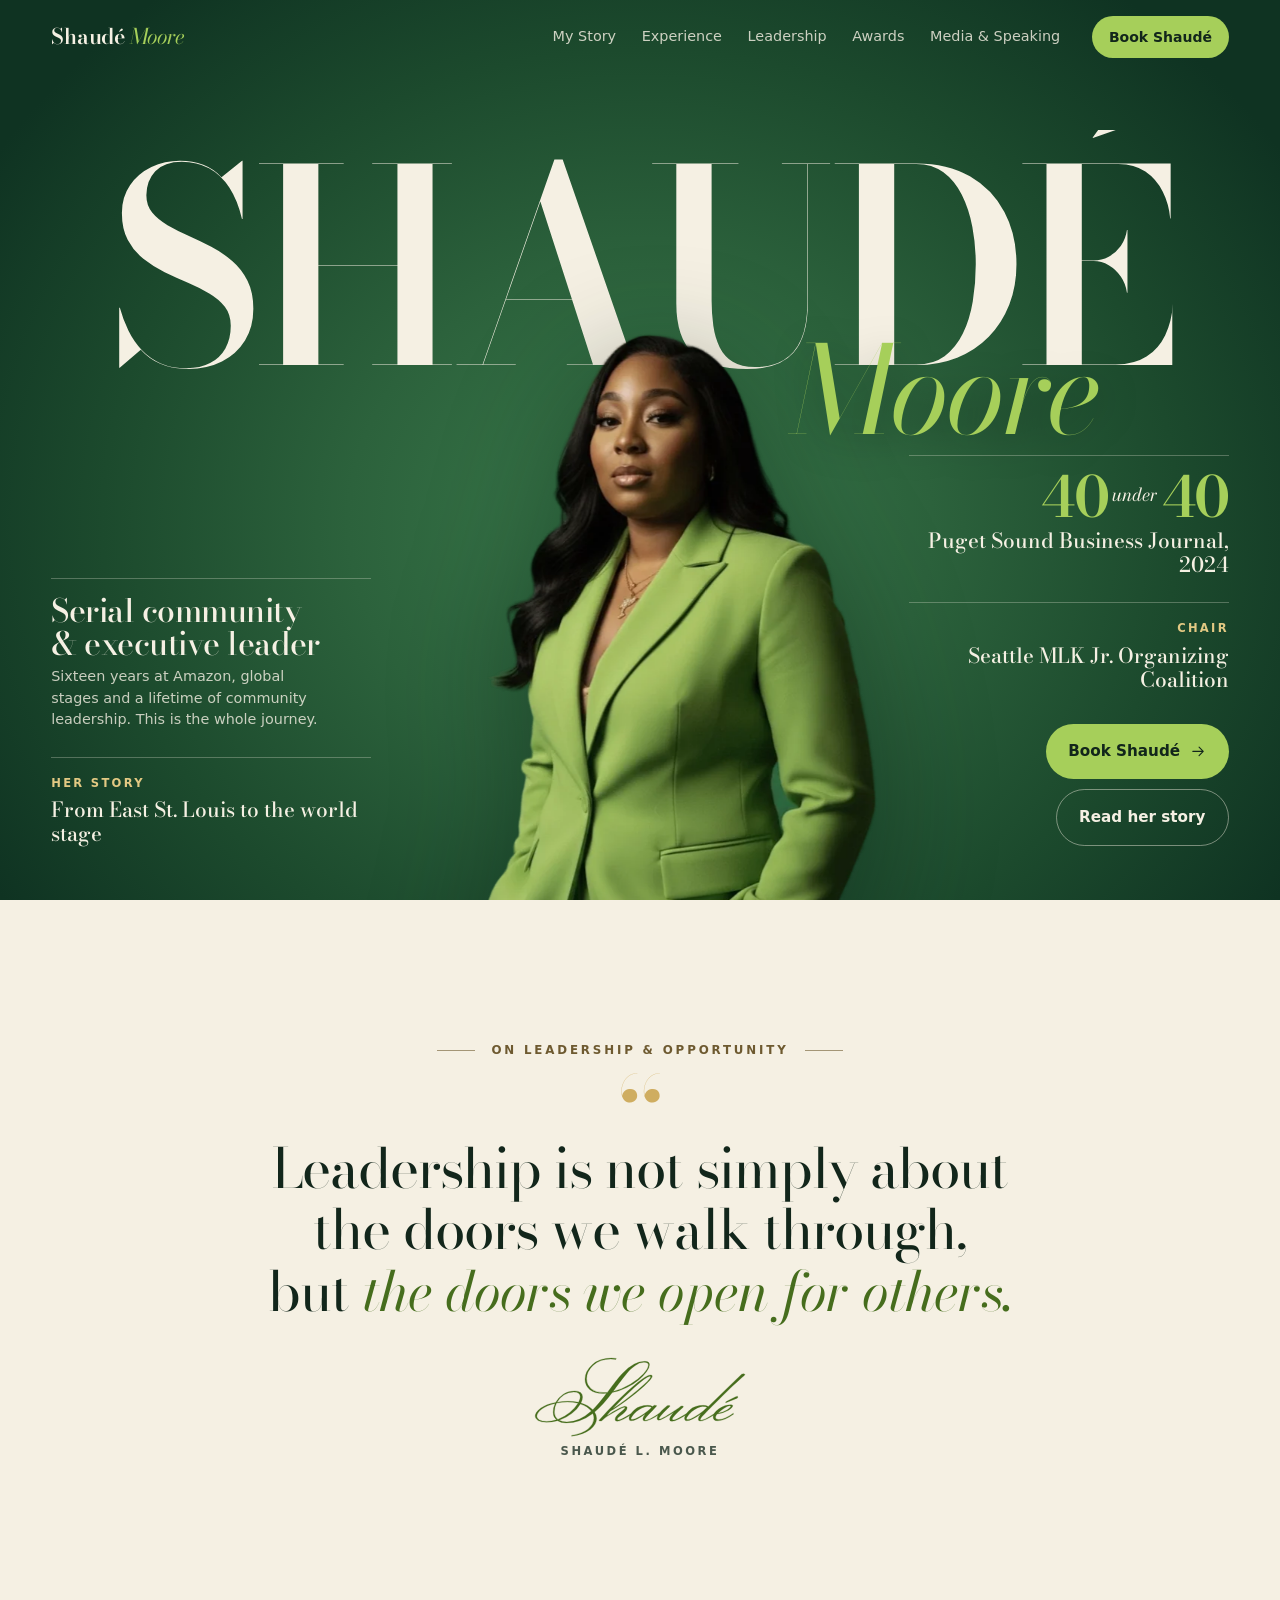
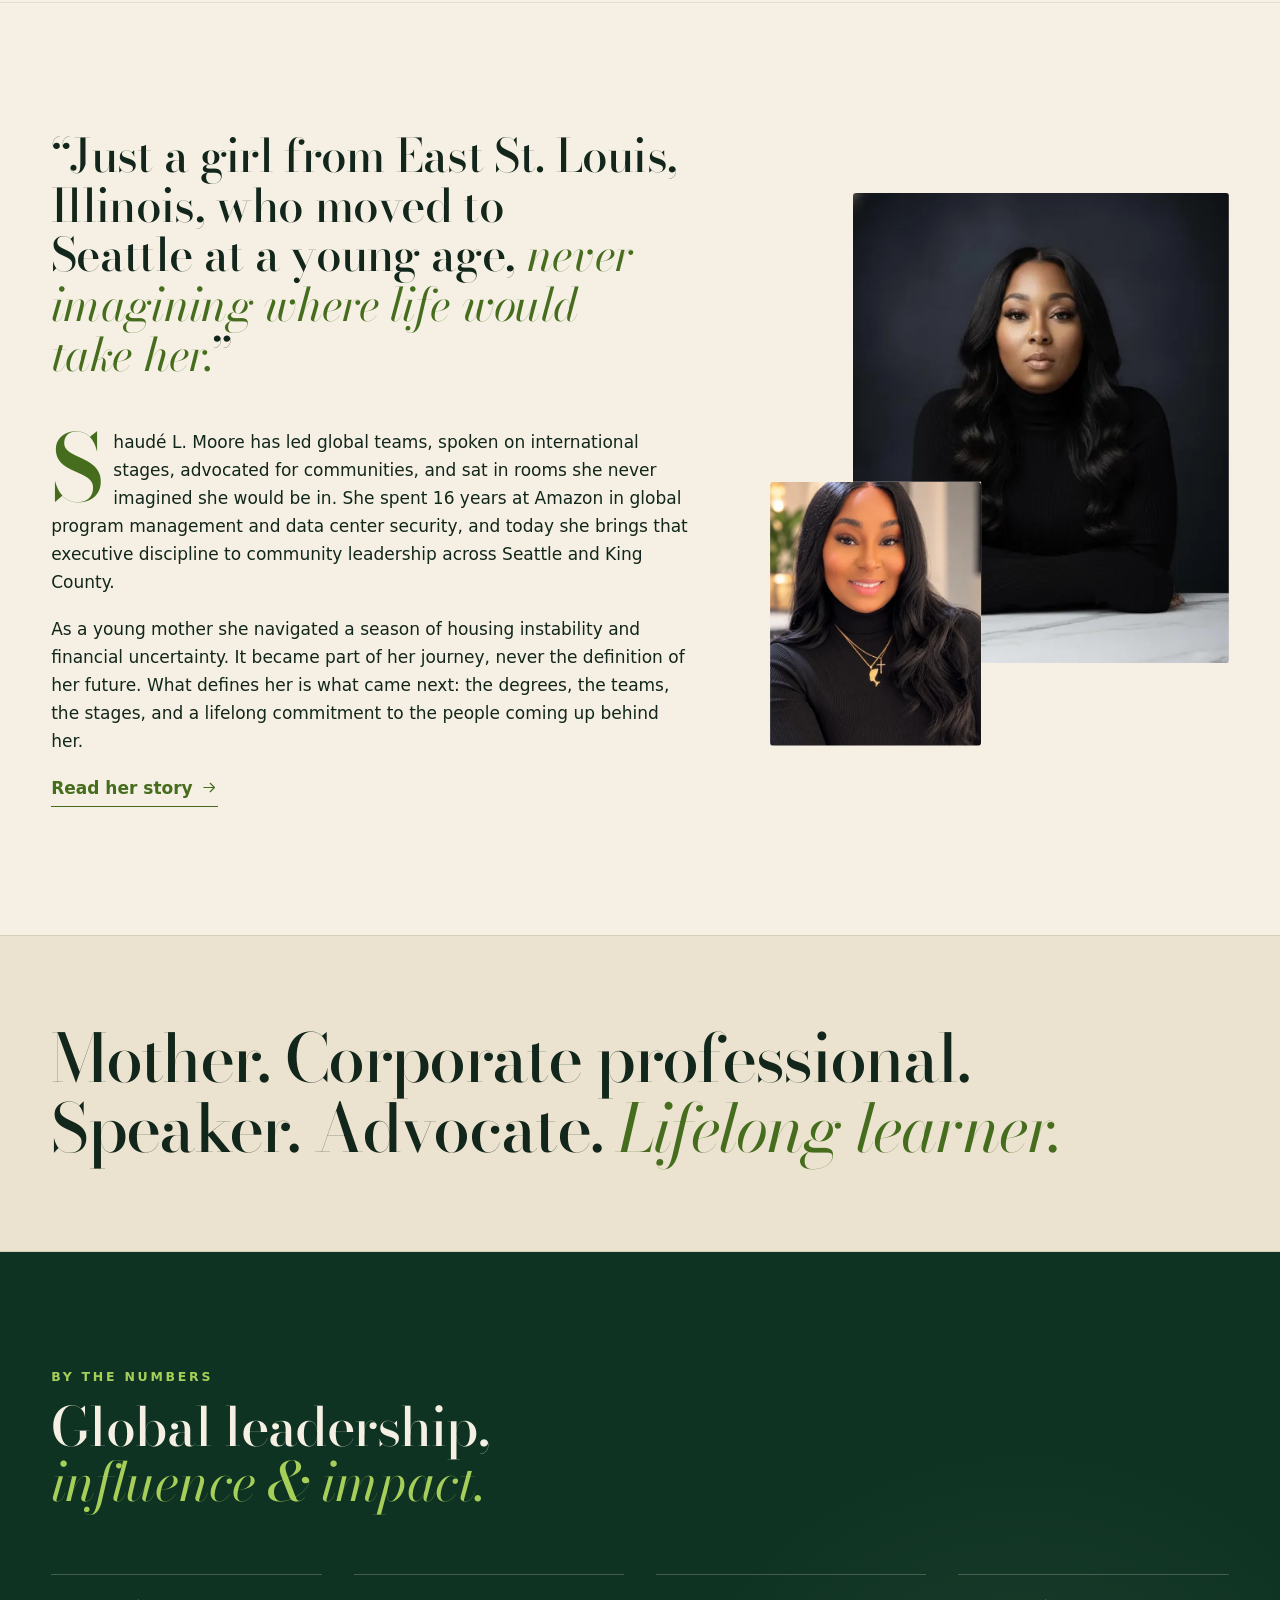
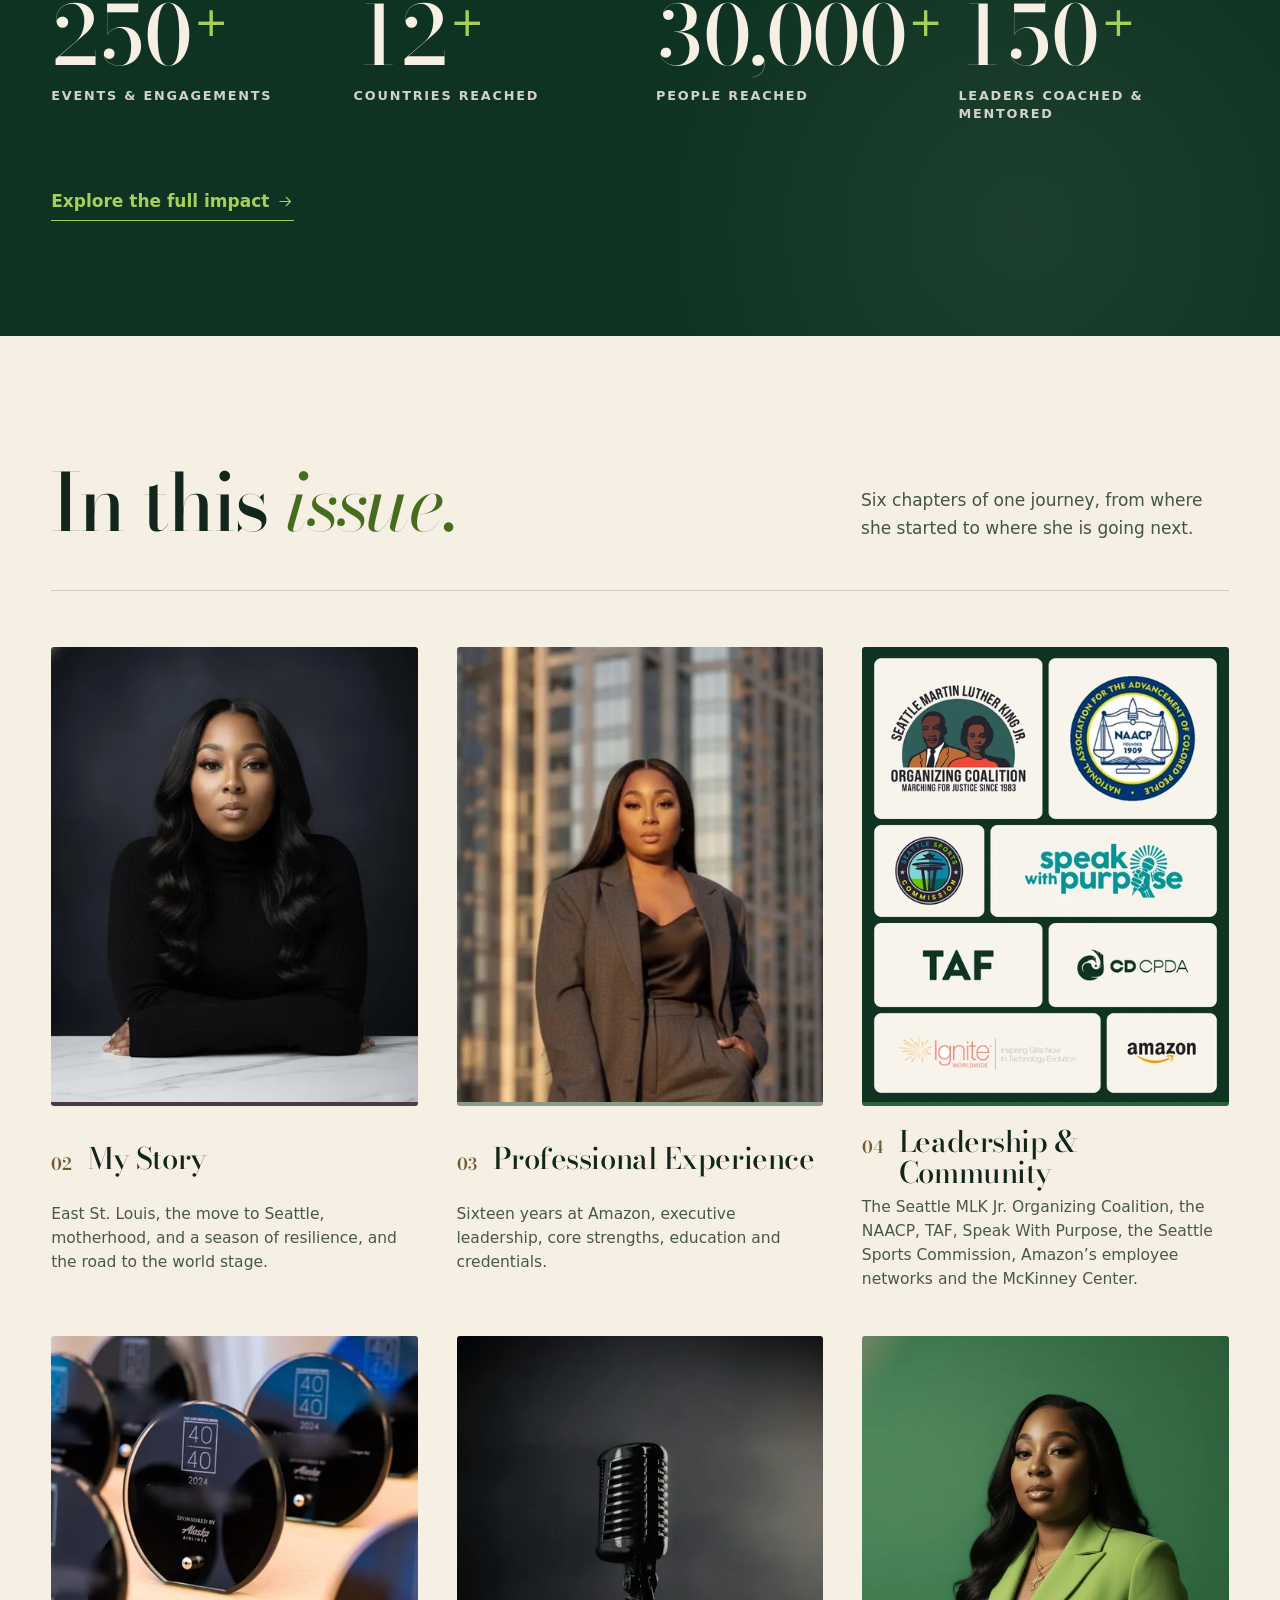
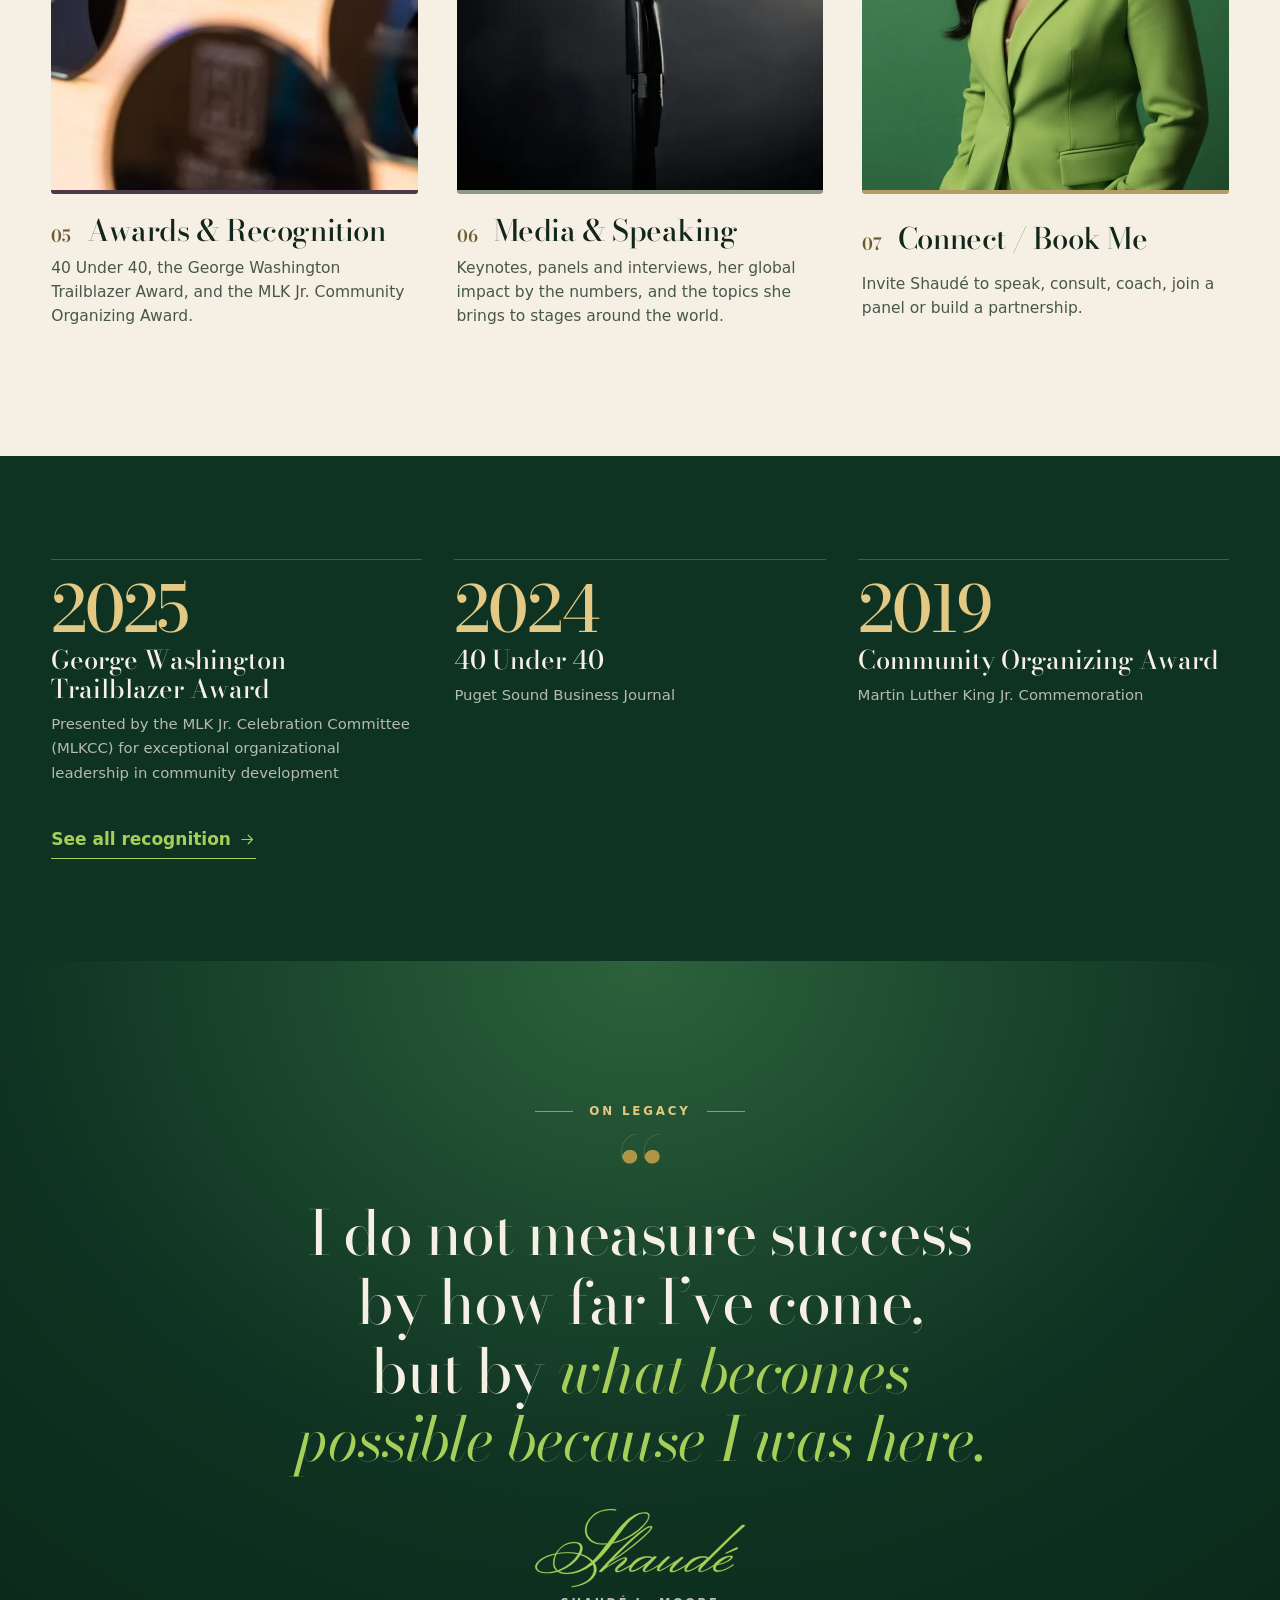
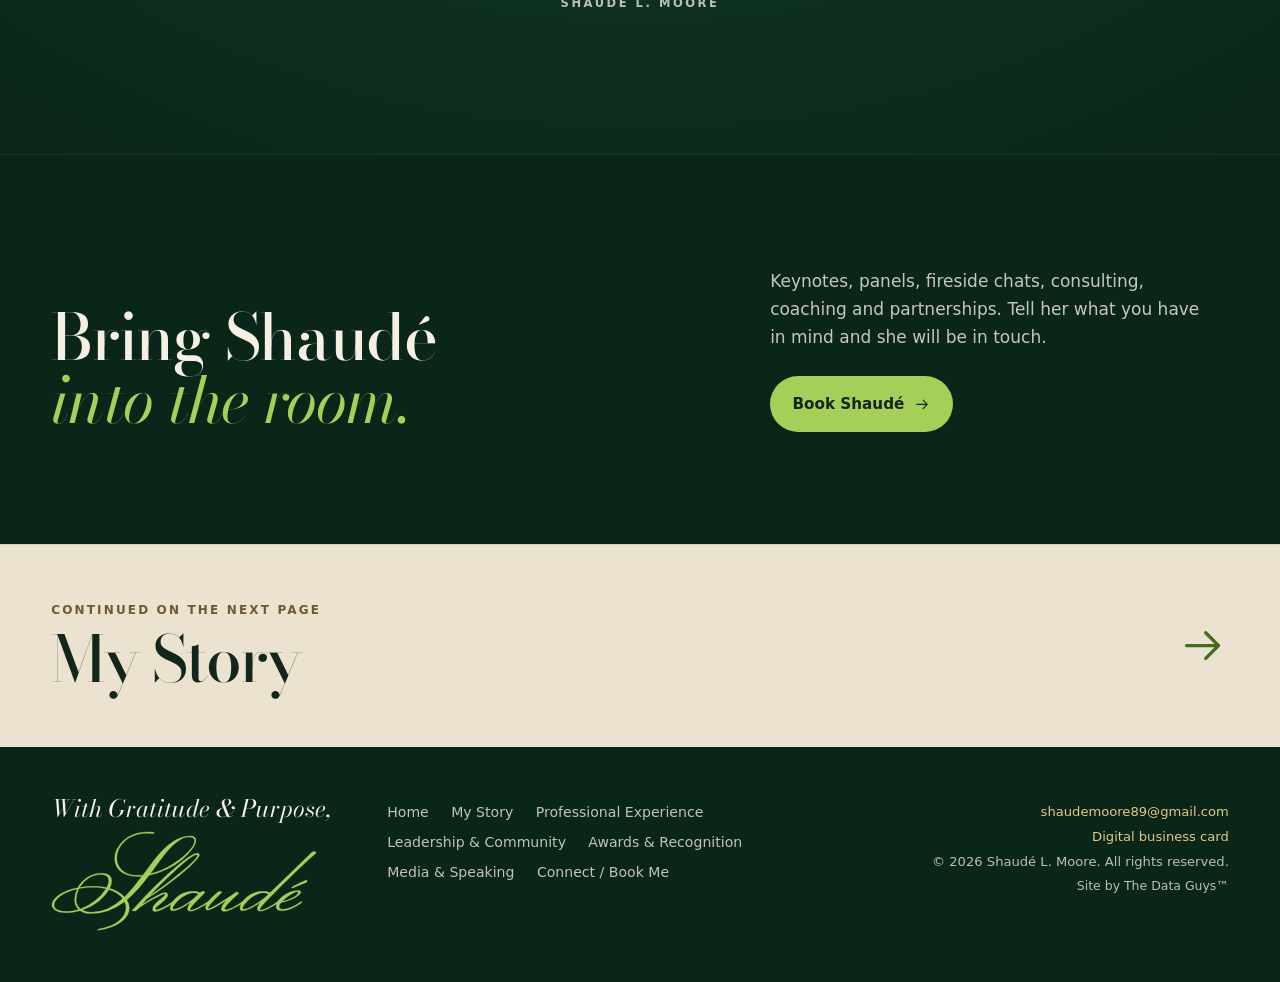
==== commit fc6b4157: "Add signed personal quotes, grant writing section, $2.3M Commerce milestone, calligraphy signature" ====
--- a/index.html
+++ b/index.html
@@ -37,7 +37,7 @@
 <link rel="preload" as="image" href="img/cover-cut-1100.webp" type="image/webp">
 <link rel="stylesheet" href="styles.css">
 <script>document.documentElement.classList.add('js')</script>
-<script type="application/ld+json">{"@context": "https://schema.org", "@graph": [{"@type": "WebSite", "@id": "https://shaudemoore.pplx.app/#website", "url": "https://shaudemoore.pplx.app/", "name": "Shaudé Moore", "inLanguage": "en-US", "publisher": {"@id": "https://shaudemoore.pplx.app/#shaude"}}, {"@type": "Person", "@id": "https://shaudemoore.pplx.app/#shaude", "name": "Shaudé L. Moore", "alternateName": ["Shaudé Moore", "Shaude Moore", "Shaude L. Moore"], "givenName": "Shaudé", "familyName": "Moore", "honorificSuffix": "BSHS, MBA", "jobTitle": "Serial Community & Executive Leader", "url": "https://shaudemoore.pplx.app/", "image": "https://shaudemoore.pplx.app/img/shaude-portrait.webp", "email": "mailto:shaudemoore89@gmail.com", "birthPlace": "East St. Louis, Illinois", "address": {"@type": "PostalAddress", "addressLocality": "Seattle", "addressRegion": "WA", "addressCountry": "US"}, "worksFor": {"@type": "Organization", "name": "Central District Community Preservation and Development Authority"}, "memberOf": [{"@type": "Organization", "name": "Seattle MLK Jr. Organizing Coalition"}, {"@type": "Organization", "name": "Seattle King County NAACP"}, {"@type": "Organization", "name": "Seattle Sports Commission"}, {"@type": "Organization", "name": "Technology Access Foundation"}, {"@type": "Organization", "name": "Speak With Purpose"}], "alumniOf": [{"@type": "EducationalOrganization", "name": "University of Phoenix"}, {"@type": "EducationalOrganization", "name": "Grand Canyon University"}, {"@type": "EducationalOrganization", "name": "Cornell University"}], "knowsAbout": ["Executive leadership", "Community organizing", "Employee resource groups", "Corporate and community partnership", "Public speaking", "Diversity and inclusion"], "award": ["Puget Sound Business Journal 40 Under 40 (2024)", "George Washington Trailblazer Award (2025)", "Martin Luther King Jr. Commemoration Community Organizing Award (2019)"], "sameAs": ["https://www.linkedin.com/in/shaude-moore-edd-candidate-0b251350"]}, {"@type": "ProfilePage", "@id": "https://shaudemoore.pplx.app/#page", "url": "https://shaudemoore.pplx.app/", "name": "Shaudé Moore | Serial Community & Executive Leader", "description": "Seattle executive leader, speaker and advocate. 16 years at Amazon, Chair of the Seattle MLK Jr. Organizing Coalition and a PSBJ 40 Under 40 honoree.", "mainEntity": {"@id": "https://shaudemoore.pplx.app/#shaude"}, "isPartOf": {"@id": "https://shaudemoore.pplx.app/#website"}}]}</script>
+<script type="application/ld+json">{"@context": "https://schema.org", "@graph": [{"@type": "WebSite", "@id": "https://shaudemoore.pplx.app/#website", "url": "https://shaudemoore.pplx.app/", "name": "Shaudé Moore", "inLanguage": "en-US", "publisher": {"@id": "https://shaudemoore.pplx.app/#shaude"}}, {"@type": "Person", "@id": "https://shaudemoore.pplx.app/#shaude", "name": "Shaudé L. Moore", "alternateName": ["Shaudé Moore", "Shaude Moore", "Shaude L. Moore"], "givenName": "Shaudé", "familyName": "Moore", "honorificSuffix": "BSHS, MBA", "jobTitle": "Serial Community & Executive Leader", "url": "https://shaudemoore.pplx.app/", "image": "https://shaudemoore.pplx.app/img/shaude-portrait.webp", "email": "mailto:shaudemoore89@gmail.com", "birthPlace": "East St. Louis, Illinois", "address": {"@type": "PostalAddress", "addressLocality": "Seattle", "addressRegion": "WA", "addressCountry": "US"}, "worksFor": {"@type": "Organization", "name": "Central District Community Preservation and Development Authority"}, "memberOf": [{"@type": "Organization", "name": "Seattle MLK Jr. Organizing Coalition"}, {"@type": "Organization", "name": "Seattle King County NAACP"}, {"@type": "Organization", "name": "Seattle Sports Commission"}, {"@type": "Organization", "name": "Technology Access Foundation"}, {"@type": "Organization", "name": "Speak With Purpose"}], "alumniOf": [{"@type": "EducationalOrganization", "name": "University of Phoenix"}, {"@type": "EducationalOrganization", "name": "Grand Canyon University"}, {"@type": "EducationalOrganization", "name": "Cornell University"}], "knowsAbout": ["Executive leadership", "Grant writing", "Resource development", "Community organizing", "Employee resource groups", "Corporate and community partnership", "Public speaking", "Diversity and inclusion"], "award": ["Puget Sound Business Journal 40 Under 40 (2024)", "George Washington Trailblazer Award (2025)", "Martin Luther King Jr. Commemoration Community Organizing Award (2019)"], "sameAs": ["https://www.linkedin.com/in/shaude-moore-edd-candidate-0b251350"]}, {"@type": "ProfilePage", "@id": "https://shaudemoore.pplx.app/#page", "url": "https://shaudemoore.pplx.app/", "name": "Shaudé Moore | Serial Community & Executive Leader", "description": "Seattle executive leader, speaker and advocate. 16 years at Amazon, Chair of the Seattle MLK Jr. Organizing Coalition and a PSBJ 40 Under 40 honoree.", "mainEntity": {"@id": "https://shaudemoore.pplx.app/#shaude"}, "isPartOf": {"@id": "https://shaudemoore.pplx.app/#website"}}]}</script>
 </head>
 <body data-theme="home">
 <svg width="0" height="0" style="position:absolute" aria-hidden="true">
@@ -98,6 +98,16 @@
       <a href="connect.html" class="btn btn--lime">Book Shaudé <svg><use href="#arr-r"/></svg></a>
       <a href="story.html" class="btn btn--ghost">Read her story</a>
     </div>
+  </div>
+</section>
+
+<section class="epi epi--open" aria-label="In her words: On leadership &amp; opportunity">
+  <div class="wrap">
+    <figure class="epi__f">
+      <p class="epi__k rv">On leadership &amp; opportunity</p>
+      <blockquote class="epi__q rv"><p>Leadership is not simply about the doors we walk through, but <em>the doors we open for others.</em></p></blockquote>
+      <figcaption class="epi__by rv"><svg class="sig" viewBox="-40 -829 2781 1086" role="img" aria-label="Shaudé"><defs><mask id="sq-h1" maskUnits="userSpaceOnUse" x="-40" y="-829" width="2781" height="1086"><g fill="none" stroke="#fff" stroke-width="69" stroke-linecap="round" stroke-linejoin="round"><path d="M263.7 -210.3 L252.5 -211.6 L240.0 -209.1 L175.0 -190.3 L130.0 -171.6 L88.7 -147.8 L57.5 -124.1 L26.2 -90.3 L12.5 -61.6 L11.2 -35.3 L15.0 -20.3 L21.2 -10.3 L40.0 7.2 L58.7 17.2 L96.2 27.2 L132.5 30.9 L191.2 28.4 L257.5 17.2 L275.0 12.2 L281.2 7.2" pathLength="1" style="--d:0s;--t:0.139s"/><path d="M263.7 -209.1 L262.5 -200.3 L252.5 -177.8 L245.0 -152.8 L238.7 -110.3 L238.7 -84.1 L248.7 -42.8 L260.0 -22.8 L278.7 -1.6 L281.2 5.9" pathLength="1" style="--d:0.128s;--t:0.051s"/><path d="M265.0 -210.3 L273.7 -219.1" pathLength="1" style="--d:0.174s;--t:0.04s"/><path d="M275.0 -220.3 L278.7 -231.6 L308.7 -271.6 L341.2 -302.8 L381.2 -330.3 L416.2 -346.5 L446.2 -355.3 L478.7 -360.3 L522.4 -360.3 L548.7 -355.3 L564.9 -347.8 L582.4 -331.5 L589.9 -317.8 L594.9 -291.5 L593.7 -270.3 L576.2 -214.1" pathLength="1" style="--d:0.211s;--t:0.108s"/><path d="M276.2 -219.1 L290.0 -217.8 L368.7 -227.8 L453.7 -229.1 L507.5 -224.1 L557.4 -215.3 L564.9 -207.8" pathLength="1" style="--d:0.311s;--t:0.064s"/><path d="M282.5 7.2 L301.2 8.4" pathLength="1" style="--d:0.37s;--t:0.04s"/><path d="M302.5 7.2 L307.5 0.9 L347.5 -14.1 L408.7 -46.6 L470.0 -91.6 L488.7 -107.8 L531.2 -152.8 L559.9 -191.6 L564.9 -206.6" pathLength="1" style="--d:0.407s;--t:0.076s"/><path d="M302.5 9.7 L307.5 18.4 L323.7 25.9 L343.7 32.2 L372.5 37.2 L446.2 37.2 L501.2 28.4 L553.7 13.4 L614.9 -12.8 L661.2 -39.1 L742.4 -96.6" pathLength="1" style="--d:0.477s;--t:0.106s"/><path d="M470.0 214.7 L472.5 210.9 L478.7 208.4 L511.2 203.4 L569.9 188.4 L632.4 164.7 L687.4 132.2 L707.4 115.9 L737.4 84.7 L756.2 55.9 L764.9 35.9 L769.9 18.4 L773.7 -9.1 L772.4 -29.1 L767.4 -52.8 L753.7 -87.8 L744.9 -96.6" pathLength="1" style="--d:0.574s;--t:0.11s"/><path d="M566.2 -207.8 L576.2 -214.1" pathLength="1" style="--d:0.676s;--t:0.04s"/><path d="M576.2 -214.1 L583.7 -206.6 L622.4 -194.1 L673.7 -167.8 L707.4 -142.8 L743.7 -104.1" pathLength="1" style="--d:0.712s;--t:0.045s"/><path d="M939.9 -326.5 L924.9 -341.5 L849.9 -340.3 L824.9 -342.8 L788.7 -350.3 L758.7 -360.3 L732.4 -374.0 L714.9 -386.5 L697.4 -402.8 L679.9 -424.0 L661.2 -460.3 L656.2 -476.5 L651.2 -509.0 L654.9 -560.3 L661.2 -585.3 L671.2 -610.3 L683.7 -634.0 L699.9 -657.8 L743.7 -704.0 L769.9 -725.3 L793.7 -740.3 L849.9 -765.3 L901.2 -777.8 L963.7 -784.0 L1034.9 -780.3 L1042.4 -785.3" pathLength="1" style="--d:0.754s;--t:0.203s"/><path d="M743.7 -102.8 L743.7 -97.8" pathLength="1" style="--d:0.941s;--t:0.04s"/><path d="M744.9 -104.1 L762.4 -116.6 L831.2 -186.6 L873.7 -235.3 L929.9 -305.3 L938.7 -317.8 L939.9 -325.3" pathLength="1" style="--d:0.977s;--t:0.065s"/><path d="M829.9 13.4 L846.2 5.9 L911.2 -54.1" pathLength="1" style="--d:1.037s;--t:0.04s"/><path d="M912.4 -54.1 L919.9 -46.6 L936.2 -50.3 L977.4 -77.8 L1053.7 -121.6 L1126.1 -156.6 L1148.6 -162.8 L1159.9 -162.8 L1166.1 -157.8 L1169.9 -146.6 L1168.6 -137.8 L1162.4 -127.8 L1132.4 -97.8 L1076.1 -51.6 L1051.2 -26.6 L1043.7 -7.8 L1044.9 5.9 L1054.9 14.7 L1076.1 13.4 L1096.1 8.4 L1152.4 -17.8 L1209.9 -52.8 L1226.1 -56.6 L1231.1 -51.6" pathLength="1" style="--d:1.074s;--t:0.157s"/><path d="M912.4 -55.3 L914.9 -66.6 L937.4 -94.1 L961.2 -119.1 L986.2 -139.1" pathLength="1" style="--d:1.218s;--t:0.04s"/><path d="M941.2 -326.5 L946.2 -327.8 L952.4 -334.0 L973.7 -364.0 L983.7 -370.3" pathLength="1" style="--d:1.255s;--t:0.04s"/><path d="M983.7 -370.3 L986.2 -380.3 L1011.2 -415.3 L1103.6 -536.5 L1182.4 -625.3 L1237.4 -674.0 L1278.6 -702.8 L1304.9 -717.8 L1333.6 -730.3 L1354.9 -736.5 L1393.6 -742.8 L1424.9 -741.5 L1449.9 -732.8 L1459.9 -722.8 L1464.9 -706.5 L1462.4 -680.3 L1448.6 -647.8 L1429.9 -619.0 L1403.6 -586.5 L1363.6 -545.3 L1294.9 -489.0 L1206.1 -432.8 L1166.1 -411.5 L1112.4 -387.8 L1067.4 -371.5 L1008.7 -355.3 L998.7 -355.3 L983.7 -370.3" pathLength="1" style="--d:1.292s;--t:0.284s"/><path d="M987.4 -140.3 L991.2 -150.3 L1003.7 -164.1 L1117.4 -279.0 L1237.4 -391.5 L1332.4 -474.0 L1388.6 -517.8 L1436.1 -549.0 L1471.1 -564.0 L1486.1 -565.3 L1494.9 -560.3 L1496.1 -552.8 L1492.4 -537.8 L1472.4 -509.0 L1418.6 -454.0 L1352.4 -395.3 L1241.1 -304.0 L1133.6 -222.8 L1019.9 -144.1 L1006.2 -135.3 L997.4 -135.3" pathLength="1" style="--d:1.553s;--t:0.294s"/><path d="M987.4 -139.1 L991.2 -135.3 L996.2 -136.6" pathLength="1" style="--d:1.824s;--t:0.04s"/><path d="M998.7 -139.1 L999.9 -140.3 L999.9 -137.8" pathLength="1" style="--d:1.86s;--t:0.04s"/><path d="M1231.1 -51.6 L1222.4 -22.8 L1223.6 -1.6 L1224.9 2.2 L1232.4 8.4 L1248.6 8.4 L1278.6 2.2 L1309.9 -10.3 L1363.6 -40.3 L1411.1 -72.8 L1423.6 -75.3 L1431.1 -67.8" pathLength="1" style="--d:1.897s;--t:0.063s"/><path d="M1231.1 -51.6 L1246.1 -65.3 L1259.9 -82.8 L1303.6 -124.1 L1341.1 -147.8 L1379.9 -164.1 L1422.4 -174.1 L1469.9 -174.1 L1487.4 -170.3 L1498.6 -165.3 L1512.4 -150.3" pathLength="1" style="--d:1.955s;--t:0.073s"/><path d="M1432.4 -66.6 L1428.6 -55.3 L1409.9 -30.3 L1399.9 -9.1 L1399.9 -0.3 L1403.6 9.7 L1412.4 15.9 L1441.1 12.2 L1483.6 -4.1 L1522.4 -24.1 L1574.9 -56.6 L1587.4 -59.1 L1593.6 -52.8" pathLength="1" style="--d:2.022s;--t:0.065s"/><path d="M1433.6 -67.8 L1508.6 -139.1 L1512.4 -149.1" pathLength="1" style="--d:2.082s;--t:0.04s"/><path d="M1513.6 -150.3 L1527.4 -155.3 L1542.4 -170.3 L1558.6 -175.3" pathLength="1" style="--d:2.119s;--t:0.04s"/><path d="M1593.6 -51.6 L1591.1 -39.1 L1583.6 -25.3 L1583.6 -9.1 L1587.4 -0.3 L1591.1 2.2 L1606.1 0.9 L1622.4 -4.1 L1656.1 -20.3 L1712.3 -52.8 L1772.3 -91.6 L1782.3 -95.3 L1786.1 -94.1" pathLength="1" style="--d:2.156s;--t:0.061s"/><path d="M1594.9 -52.8 L1688.6 -147.8 L1713.6 -169.1 L1734.8 -175.3" pathLength="1" style="--d:2.212s;--t:0.041s"/><path d="M1798.6 -87.8 L1793.6 -74.1 L1764.8 -41.6 L1752.3 -21.6 L1749.8 -0.3 L1753.6 9.7 L1762.3 14.7 L1791.1 12.2 L1818.6 3.4 L1867.3 -20.3 L1926.1 -55.3 L1941.1 -57.8 L1946.1 -52.8" pathLength="1" style="--d:2.251s;--t:0.072s"/><path d="M1782.3 -90.3 L1781.1 -89.1 L1783.6 -89.1" pathLength="1" style="--d:2.316s;--t:0.04s"/><path d="M1787.3 -92.8 L1792.3 -94.1 L1798.6 -87.8" pathLength="1" style="--d:2.353s;--t:0.04s"/><path d="M1798.6 -87.8 L1887.3 -161.6 L1897.3 -164.1" pathLength="1" style="--d:2.39s;--t:0.04s"/><path d="M1946.1 -52.8 L1936.1 -21.6 L1937.3 -1.6 L1946.1 8.4 L1963.6 8.4 L1999.8 -0.3 L2043.6 -20.3 L2073.6 -37.8 L2124.8 -72.8 L2138.6 -75.3 L2146.1 -67.8" pathLength="1" style="--d:2.427s;--t:0.064s"/><path d="M1946.1 -52.8 L1996.1 -105.3 L2022.3 -127.8 L2046.1 -142.8 L2093.6 -164.1 L2137.3 -174.1 L2183.6 -174.1 L2202.3 -170.3 L2212.3 -165.3 L2226.0 -150.3" pathLength="1" style="--d:2.486s;--t:0.072s"/><path d="M2146.1 -67.8 L2142.3 -55.3 L2124.8 -32.8 L2114.8 -14.1 L2114.8 0.9 L2122.3 14.7 L2144.8 14.7 L2183.6 2.2 L2229.8 -20.3 L2286.0 -55.3 L2302.3 -57.8 L2307.3 -52.8" pathLength="1" style="--d:2.552s;--t:0.065s"/><path d="M2146.1 -67.8 L2218.5 -134.1 L2226.0 -150.3" pathLength="1" style="--d:2.612s;--t:0.04s"/><path d="M2226.0 -150.3 L2243.5 -157.8 L2353.5 -267.8 L2636.0 -539.0 L2674.8 -574.0 L2688.5 -577.8" pathLength="1" style="--d:2.649s;--t:0.139s"/><path d="M2307.3 -51.6 L2308.5 -19.1 L2313.5 -6.6 L2318.5 -1.6 L2331.0 5.9 L2341.0 8.4 L2374.8 8.4 L2412.3 0.9 L2466.0 -20.3 L2536.0 -61.6 L2547.3 -70.3 L2551.0 -79.1" pathLength="1" style="--d:2.777s;--t:0.069s"/><path d="M2308.5 -52.8 L2327.3 -77.8 L2339.8 -86.6" pathLength="1" style="--d:2.84s;--t:0.04s"/><path d="M2341.0 -87.8 L2343.5 -95.3 L2377.3 -125.3 L2412.3 -149.1 L2437.3 -162.8 L2468.5 -176.6 L2489.8 -182.8 L2517.3 -184.1 L2527.3 -179.1 L2527.3 -165.3 L2519.8 -150.3 L2503.5 -135.3 L2484.8 -122.8 L2449.8 -104.1 L2406.0 -87.8 L2359.8 -76.6 L2351.0 -76.6 L2341.0 -86.6" pathLength="1" style="--d:2.877s;--t:0.099s"/><path d="M2458.5 -221.6 L2599.8 -287.8" pathLength="1" style="--d:2.968s;--t:0.04s"/></g></mask></defs><path class="sig__ink" d="M498 -353Q429 -353 372.5 -316.0Q316 -279 282 -221Q351 -233 424.5 -233.0Q498 -233 560 -220Q581 -260 581 -290Q581 -353 498 -353ZM275 5Q232 -32 232.0 -93.0Q232 -154 258 -206Q151 -182 86.5 -134.0Q22 -86 22 -41Q22 -11 54.5 7.5Q87 26 148.5 26.0Q210 26 275 5ZM409 33Q572 33 724 -107Q679 -168 583 -199Q547 -135 475.0 -77.5Q403 -20 310 10Q349 33 409 33ZM276 -210Q248 -156 248.0 -96.0Q248 -36 293 0Q377 -31 447.0 -89.0Q517 -147 553 -208Q488 -223 417.0 -223.0Q346 -223 276 -210ZM1286 -692Q1255 -668 1232.5 -648.0Q1210 -628 1175.0 -585.0Q1140 -542 1121.5 -518.0Q1103 -494 1062.5 -438.5Q1022 -383 1005 -360Q1117 -386 1225.5 -452.5Q1334 -519 1396.5 -587.5Q1459 -656 1459 -699Q1459 -736 1401.0 -736.0Q1343 -736 1286 -692ZM884 -345Q914 -345 930 -347Q1058 -522 1117 -585Q1266 -747 1413 -747Q1473 -747 1473 -702Q1473 -666 1434.5 -613.5Q1396 -561 1333.5 -508.0Q1271 -455 1179.5 -409.5Q1088 -364 994 -345Q871 -180 766 -94Q792 -54 792 -11Q792 66 710.5 129.5Q629 193 470 217V206Q609 184 683.0 122.5Q757 61 757 -14Q757 -45 743 -76Q581 46 399 46Q331 46 289 17Q214 37 145.0 37.0Q76 37 38.0 14.5Q0 -8 0 -43Q0 -93 70.5 -144.0Q141 -195 264 -218Q299 -283 363.5 -325.0Q428 -367 510 -367Q561 -367 586.0 -345.5Q611 -324 611.0 -288.0Q611 -252 590 -212Q685 -185 743 -124Q816 -196 920 -335Q892 -333 876 -333Q761 -333 701.5 -385.5Q642 -438 642 -517Q642 -620 735.5 -704.5Q829 -789 982 -789Q1016 -789 1045 -785L1040 -771Q1002 -776 975 -776Q834 -776 748.5 -697.5Q663 -619 663 -522Q663 -446 719.5 -395.5Q776 -345 884 -345ZM1488 -549Q1488 -556 1478 -556Q1438 -556 1280.5 -413.0Q1123 -270 998 -136Q1142 -229 1315.0 -373.0Q1488 -517 1488 -549ZM1058 -6Q1058 7 1071.5 7.0Q1085 7 1112.0 -5.0Q1139 -17 1160.0 -29.5Q1181 -42 1210.5 -60.5Q1240 -79 1242 -80L1244 -65Q1109 25 1055 25Q1029 25 1029.0 -1.0Q1029 -27 1061.5 -58.5Q1094 -90 1126.5 -115.0Q1159 -140 1159 -151Q1159 -155 1152 -155Q1129 -155 1027.0 -97.5Q925 -40 894 -13L858 17Q854 21 838.0 21.0Q822 21 822 15Q822 12 826 7Q931 -111 1061.0 -240.0Q1191 -369 1315.5 -470.5Q1440 -572 1485 -572Q1509 -572 1509 -557Q1509 -525 1408.5 -433.5Q1308 -342 1183.0 -250.0Q1058 -158 968 -104Q933 -64 928 -53Q932 -53 934 -54Q998 -99 1067.0 -134.0Q1136 -169 1154.0 -169.0Q1172 -169 1178.5 -162.0Q1185 -155 1185 -147Q1185 -123 1153.5 -93.0Q1122 -63 1090.0 -39.0Q1058 -15 1058 -6ZM1246 2Q1284 2 1347.5 -36.5Q1411 -75 1453.5 -111.0Q1496 -147 1496.0 -153.0Q1496 -159 1481.5 -163.0Q1467 -167 1442.0 -167.0Q1417 -167 1376.0 -147.5Q1335 -128 1305.0 -101.0Q1275 -74 1255.0 -48.0Q1235 -22 1235.0 -10.0Q1235 2 1246 2ZM1514 -166Q1534 -182 1536 -182Q1563 -179 1564.0 -177.5Q1565 -176 1565.0 -174.0Q1565 -172 1557.0 -161.5Q1549 -151 1510 -112Q1413 -17 1413 3Q1413 11 1420 11Q1468 11 1600 -80L1602 -65Q1469 22 1414 22Q1387 22 1387.0 -3.5Q1387 -29 1418 -70Q1300 17 1234 18Q1210 18 1210 -11Q1210 -63 1276.5 -122.0Q1343 -181 1452 -181Q1488 -181 1514 -166ZM1700 -177Q1705 -181 1727 -179Q1738 -177 1738.0 -174.5Q1738 -172 1733.0 -166.0Q1728 -160 1685 -118Q1596 -31 1596 -9Q1596 -4 1602 -4Q1636 -4 1849 -148L1876 -170Q1881 -174 1895.0 -173.0Q1909 -172 1909 -163Q1909 -159 1906 -156Q1766 -30 1766 -4Q1766 7 1782.0 7.0Q1798 7 1825.0 -5.0Q1852 -17 1873.0 -29.5Q1894 -42 1923.5 -60.5Q1953 -79 1955 -80L1957 -65Q1911 -35 1852.0 -5.0Q1793 25 1762.5 25.0Q1732 25 1732 0Q1732 -35 1786 -91Q1629 11 1592 11Q1570 11 1570 -15Q1570 -70 1700 -177ZM1960 2Q1995 2 2057.0 -34.5Q2119 -71 2164.5 -108.5Q2210 -146 2210.0 -152.5Q2210 -159 2195.5 -163.0Q2181 -167 2156.0 -167.0Q2131 -167 2090.0 -147.5Q2049 -128 2019.0 -101.0Q1989 -74 1969.0 -48.0Q1949 -22 1949.0 -10.0Q1949 2 1960 2ZM2134 11Q2182 11 2314 -80L2316 -65Q2183 22 2128 22Q2101 22 2101 -3Q2101 -30 2133 -70Q2015 17 1948 18Q1924 18 1924 -11Q1924 -63 1990.5 -122.0Q2057 -181 2166 -181Q2203 -181 2229 -166Q2234 -170 2241 -177L2659 -582Q2665 -588 2683.0 -588.0Q2701 -588 2701 -577Q2701 -573 2696.5 -568.5Q2692 -564 2667.0 -542.0Q2642 -520 2618.5 -498.5Q2595 -477 2553.0 -438.0Q2511 -399 2470.0 -359.0Q2429 -319 2373.0 -263.5Q2317 -208 2284.5 -174.5Q2252 -141 2230.5 -120.0Q2209 -99 2194.0 -83.5Q2179 -68 2162.0 -50.0Q2145 -32 2136.0 -18.5Q2127 -5 2127.0 3.0Q2127 11 2134 11ZM2594 -270 2456 -213 2452 -223Q2477 -238 2536.5 -268.0Q2596 -298 2603.0 -298.0Q2610 -298 2610.0 -286.5Q2610 -275 2594 -270ZM2519 -168Q2519 -176 2503.0 -176.0Q2487 -176 2438.0 -145.5Q2389 -115 2355 -80Q2422 -91 2470.5 -120.5Q2519 -150 2519 -168ZM2323 -27Q2323 2 2363 2Q2439 2 2552 -80L2554 -65Q2436 18 2352 18Q2292 18 2292.0 -32.0Q2292 -82 2366.5 -136.0Q2441 -190 2520 -190Q2545 -190 2545 -175Q2545 -151 2489.5 -117.5Q2434 -84 2344 -68Q2323 -44 2323 -27Z" mask="url(#sq-h1)"/></svg><span class="epi__n">Shaudé L. Moore</span></figcaption>
+    </figure>
   </div>
 </section>
 
@@ -165,6 +175,16 @@
   </div>
 </section>
 
+<section class="epi epi--legacy epi--end" aria-label="In her words: On legacy">
+  <div class="wrap">
+    <figure class="epi__f">
+      <p class="epi__k rv">On legacy</p>
+      <blockquote class="epi__q rv"><p>I do not measure success by how far I’ve come, but by <em>what becomes possible because I was here.</em></p></blockquote>
+      <figcaption class="epi__by rv"><svg class="sig" viewBox="-40 -829 2781 1086" role="img" aria-label="Shaudé"><defs><mask id="sq-h2" maskUnits="userSpaceOnUse" x="-40" y="-829" width="2781" height="1086"><g fill="none" stroke="#fff" stroke-width="69" stroke-linecap="round" stroke-linejoin="round"><path d="M263.7 -210.3 L252.5 -211.6 L240.0 -209.1 L175.0 -190.3 L130.0 -171.6 L88.7 -147.8 L57.5 -124.1 L26.2 -90.3 L12.5 -61.6 L11.2 -35.3 L15.0 -20.3 L21.2 -10.3 L40.0 7.2 L58.7 17.2 L96.2 27.2 L132.5 30.9 L191.2 28.4 L257.5 17.2 L275.0 12.2 L281.2 7.2" pathLength="1" style="--d:0s;--t:0.139s"/><path d="M263.7 -209.1 L262.5 -200.3 L252.5 -177.8 L245.0 -152.8 L238.7 -110.3 L238.7 -84.1 L248.7 -42.8 L260.0 -22.8 L278.7 -1.6 L281.2 5.9" pathLength="1" style="--d:0.128s;--t:0.051s"/><path d="M265.0 -210.3 L273.7 -219.1" pathLength="1" style="--d:0.174s;--t:0.04s"/><path d="M275.0 -220.3 L278.7 -231.6 L308.7 -271.6 L341.2 -302.8 L381.2 -330.3 L416.2 -346.5 L446.2 -355.3 L478.7 -360.3 L522.4 -360.3 L548.7 -355.3 L564.9 -347.8 L582.4 -331.5 L589.9 -317.8 L594.9 -291.5 L593.7 -270.3 L576.2 -214.1" pathLength="1" style="--d:0.211s;--t:0.108s"/><path d="M276.2 -219.1 L290.0 -217.8 L368.7 -227.8 L453.7 -229.1 L507.5 -224.1 L557.4 -215.3 L564.9 -207.8" pathLength="1" style="--d:0.311s;--t:0.064s"/><path d="M282.5 7.2 L301.2 8.4" pathLength="1" style="--d:0.37s;--t:0.04s"/><path d="M302.5 7.2 L307.5 0.9 L347.5 -14.1 L408.7 -46.6 L470.0 -91.6 L488.7 -107.8 L531.2 -152.8 L559.9 -191.6 L564.9 -206.6" pathLength="1" style="--d:0.407s;--t:0.076s"/><path d="M302.5 9.7 L307.5 18.4 L323.7 25.9 L343.7 32.2 L372.5 37.2 L446.2 37.2 L501.2 28.4 L553.7 13.4 L614.9 -12.8 L661.2 -39.1 L742.4 -96.6" pathLength="1" style="--d:0.477s;--t:0.106s"/><path d="M470.0 214.7 L472.5 210.9 L478.7 208.4 L511.2 203.4 L569.9 188.4 L632.4 164.7 L687.4 132.2 L707.4 115.9 L737.4 84.7 L756.2 55.9 L764.9 35.9 L769.9 18.4 L773.7 -9.1 L772.4 -29.1 L767.4 -52.8 L753.7 -87.8 L744.9 -96.6" pathLength="1" style="--d:0.574s;--t:0.11s"/><path d="M566.2 -207.8 L576.2 -214.1" pathLength="1" style="--d:0.676s;--t:0.04s"/><path d="M576.2 -214.1 L583.7 -206.6 L622.4 -194.1 L673.7 -167.8 L707.4 -142.8 L743.7 -104.1" pathLength="1" style="--d:0.712s;--t:0.045s"/><path d="M939.9 -326.5 L924.9 -341.5 L849.9 -340.3 L824.9 -342.8 L788.7 -350.3 L758.7 -360.3 L732.4 -374.0 L714.9 -386.5 L697.4 -402.8 L679.9 -424.0 L661.2 -460.3 L656.2 -476.5 L651.2 -509.0 L654.9 -560.3 L661.2 -585.3 L671.2 -610.3 L683.7 -634.0 L699.9 -657.8 L743.7 -704.0 L769.9 -725.3 L793.7 -740.3 L849.9 -765.3 L901.2 -777.8 L963.7 -784.0 L1034.9 -780.3 L1042.4 -785.3" pathLength="1" style="--d:0.754s;--t:0.203s"/><path d="M743.7 -102.8 L743.7 -97.8" pathLength="1" style="--d:0.941s;--t:0.04s"/><path d="M744.9 -104.1 L762.4 -116.6 L831.2 -186.6 L873.7 -235.3 L929.9 -305.3 L938.7 -317.8 L939.9 -325.3" pathLength="1" style="--d:0.977s;--t:0.065s"/><path d="M829.9 13.4 L846.2 5.9 L911.2 -54.1" pathLength="1" style="--d:1.037s;--t:0.04s"/><path d="M912.4 -54.1 L919.9 -46.6 L936.2 -50.3 L977.4 -77.8 L1053.7 -121.6 L1126.1 -156.6 L1148.6 -162.8 L1159.9 -162.8 L1166.1 -157.8 L1169.9 -146.6 L1168.6 -137.8 L1162.4 -127.8 L1132.4 -97.8 L1076.1 -51.6 L1051.2 -26.6 L1043.7 -7.8 L1044.9 5.9 L1054.9 14.7 L1076.1 13.4 L1096.1 8.4 L1152.4 -17.8 L1209.9 -52.8 L1226.1 -56.6 L1231.1 -51.6" pathLength="1" style="--d:1.074s;--t:0.157s"/><path d="M912.4 -55.3 L914.9 -66.6 L937.4 -94.1 L961.2 -119.1 L986.2 -139.1" pathLength="1" style="--d:1.218s;--t:0.04s"/><path d="M941.2 -326.5 L946.2 -327.8 L952.4 -334.0 L973.7 -364.0 L983.7 -370.3" pathLength="1" style="--d:1.255s;--t:0.04s"/><path d="M983.7 -370.3 L986.2 -380.3 L1011.2 -415.3 L1103.6 -536.5 L1182.4 -625.3 L1237.4 -674.0 L1278.6 -702.8 L1304.9 -717.8 L1333.6 -730.3 L1354.9 -736.5 L1393.6 -742.8 L1424.9 -741.5 L1449.9 -732.8 L1459.9 -722.8 L1464.9 -706.5 L1462.4 -680.3 L1448.6 -647.8 L1429.9 -619.0 L1403.6 -586.5 L1363.6 -545.3 L1294.9 -489.0 L1206.1 -432.8 L1166.1 -411.5 L1112.4 -387.8 L1067.4 -371.5 L1008.7 -355.3 L998.7 -355.3 L983.7 -370.3" pathLength="1" style="--d:1.292s;--t:0.284s"/><path d="M987.4 -140.3 L991.2 -150.3 L1003.7 -164.1 L1117.4 -279.0 L1237.4 -391.5 L1332.4 -474.0 L1388.6 -517.8 L1436.1 -549.0 L1471.1 -564.0 L1486.1 -565.3 L1494.9 -560.3 L1496.1 -552.8 L1492.4 -537.8 L1472.4 -509.0 L1418.6 -454.0 L1352.4 -395.3 L1241.1 -304.0 L1133.6 -222.8 L1019.9 -144.1 L1006.2 -135.3 L997.4 -135.3" pathLength="1" style="--d:1.553s;--t:0.294s"/><path d="M987.4 -139.1 L991.2 -135.3 L996.2 -136.6" pathLength="1" style="--d:1.824s;--t:0.04s"/><path d="M998.7 -139.1 L999.9 -140.3 L999.9 -137.8" pathLength="1" style="--d:1.86s;--t:0.04s"/><path d="M1231.1 -51.6 L1222.4 -22.8 L1223.6 -1.6 L1224.9 2.2 L1232.4 8.4 L1248.6 8.4 L1278.6 2.2 L1309.9 -10.3 L1363.6 -40.3 L1411.1 -72.8 L1423.6 -75.3 L1431.1 -67.8" pathLength="1" style="--d:1.897s;--t:0.063s"/><path d="M1231.1 -51.6 L1246.1 -65.3 L1259.9 -82.8 L1303.6 -124.1 L1341.1 -147.8 L1379.9 -164.1 L1422.4 -174.1 L1469.9 -174.1 L1487.4 -170.3 L1498.6 -165.3 L1512.4 -150.3" pathLength="1" style="--d:1.955s;--t:0.073s"/><path d="M1432.4 -66.6 L1428.6 -55.3 L1409.9 -30.3 L1399.9 -9.1 L1399.9 -0.3 L1403.6 9.7 L1412.4 15.9 L1441.1 12.2 L1483.6 -4.1 L1522.4 -24.1 L1574.9 -56.6 L1587.4 -59.1 L1593.6 -52.8" pathLength="1" style="--d:2.022s;--t:0.065s"/><path d="M1433.6 -67.8 L1508.6 -139.1 L1512.4 -149.1" pathLength="1" style="--d:2.082s;--t:0.04s"/><path d="M1513.6 -150.3 L1527.4 -155.3 L1542.4 -170.3 L1558.6 -175.3" pathLength="1" style="--d:2.119s;--t:0.04s"/><path d="M1593.6 -51.6 L1591.1 -39.1 L1583.6 -25.3 L1583.6 -9.1 L1587.4 -0.3 L1591.1 2.2 L1606.1 0.9 L1622.4 -4.1 L1656.1 -20.3 L1712.3 -52.8 L1772.3 -91.6 L1782.3 -95.3 L1786.1 -94.1" pathLength="1" style="--d:2.156s;--t:0.061s"/><path d="M1594.9 -52.8 L1688.6 -147.8 L1713.6 -169.1 L1734.8 -175.3" pathLength="1" style="--d:2.212s;--t:0.041s"/><path d="M1798.6 -87.8 L1793.6 -74.1 L1764.8 -41.6 L1752.3 -21.6 L1749.8 -0.3 L1753.6 9.7 L1762.3 14.7 L1791.1 12.2 L1818.6 3.4 L1867.3 -20.3 L1926.1 -55.3 L1941.1 -57.8 L1946.1 -52.8" pathLength="1" style="--d:2.251s;--t:0.072s"/><path d="M1782.3 -90.3 L1781.1 -89.1 L1783.6 -89.1" pathLength="1" style="--d:2.316s;--t:0.04s"/><path d="M1787.3 -92.8 L1792.3 -94.1 L1798.6 -87.8" pathLength="1" style="--d:2.353s;--t:0.04s"/><path d="M1798.6 -87.8 L1887.3 -161.6 L1897.3 -164.1" pathLength="1" style="--d:2.39s;--t:0.04s"/><path d="M1946.1 -52.8 L1936.1 -21.6 L1937.3 -1.6 L1946.1 8.4 L1963.6 8.4 L1999.8 -0.3 L2043.6 -20.3 L2073.6 -37.8 L2124.8 -72.8 L2138.6 -75.3 L2146.1 -67.8" pathLength="1" style="--d:2.427s;--t:0.064s"/><path d="M1946.1 -52.8 L1996.1 -105.3 L2022.3 -127.8 L2046.1 -142.8 L2093.6 -164.1 L2137.3 -174.1 L2183.6 -174.1 L2202.3 -170.3 L2212.3 -165.3 L2226.0 -150.3" pathLength="1" style="--d:2.486s;--t:0.072s"/><path d="M2146.1 -67.8 L2142.3 -55.3 L2124.8 -32.8 L2114.8 -14.1 L2114.8 0.9 L2122.3 14.7 L2144.8 14.7 L2183.6 2.2 L2229.8 -20.3 L2286.0 -55.3 L2302.3 -57.8 L2307.3 -52.8" pathLength="1" style="--d:2.552s;--t:0.065s"/><path d="M2146.1 -67.8 L2218.5 -134.1 L2226.0 -150.3" pathLength="1" style="--d:2.612s;--t:0.04s"/><path d="M2226.0 -150.3 L2243.5 -157.8 L2353.5 -267.8 L2636.0 -539.0 L2674.8 -574.0 L2688.5 -577.8" pathLength="1" style="--d:2.649s;--t:0.139s"/><path d="M2307.3 -51.6 L2308.5 -19.1 L2313.5 -6.6 L2318.5 -1.6 L2331.0 5.9 L2341.0 8.4 L2374.8 8.4 L2412.3 0.9 L2466.0 -20.3 L2536.0 -61.6 L2547.3 -70.3 L2551.0 -79.1" pathLength="1" style="--d:2.777s;--t:0.069s"/><path d="M2308.5 -52.8 L2327.3 -77.8 L2339.8 -86.6" pathLength="1" style="--d:2.84s;--t:0.04s"/><path d="M2341.0 -87.8 L2343.5 -95.3 L2377.3 -125.3 L2412.3 -149.1 L2437.3 -162.8 L2468.5 -176.6 L2489.8 -182.8 L2517.3 -184.1 L2527.3 -179.1 L2527.3 -165.3 L2519.8 -150.3 L2503.5 -135.3 L2484.8 -122.8 L2449.8 -104.1 L2406.0 -87.8 L2359.8 -76.6 L2351.0 -76.6 L2341.0 -86.6" pathLength="1" style="--d:2.877s;--t:0.099s"/><path d="M2458.5 -221.6 L2599.8 -287.8" pathLength="1" style="--d:2.968s;--t:0.04s"/></g></mask></defs><path class="sig__ink" d="M498 -353Q429 -353 372.5 -316.0Q316 -279 282 -221Q351 -233 424.5 -233.0Q498 -233 560 -220Q581 -260 581 -290Q581 -353 498 -353ZM275 5Q232 -32 232.0 -93.0Q232 -154 258 -206Q151 -182 86.5 -134.0Q22 -86 22 -41Q22 -11 54.5 7.5Q87 26 148.5 26.0Q210 26 275 5ZM409 33Q572 33 724 -107Q679 -168 583 -199Q547 -135 475.0 -77.5Q403 -20 310 10Q349 33 409 33ZM276 -210Q248 -156 248.0 -96.0Q248 -36 293 0Q377 -31 447.0 -89.0Q517 -147 553 -208Q488 -223 417.0 -223.0Q346 -223 276 -210ZM1286 -692Q1255 -668 1232.5 -648.0Q1210 -628 1175.0 -585.0Q1140 -542 1121.5 -518.0Q1103 -494 1062.5 -438.5Q1022 -383 1005 -360Q1117 -386 1225.5 -452.5Q1334 -519 1396.5 -587.5Q1459 -656 1459 -699Q1459 -736 1401.0 -736.0Q1343 -736 1286 -692ZM884 -345Q914 -345 930 -347Q1058 -522 1117 -585Q1266 -747 1413 -747Q1473 -747 1473 -702Q1473 -666 1434.5 -613.5Q1396 -561 1333.5 -508.0Q1271 -455 1179.5 -409.5Q1088 -364 994 -345Q871 -180 766 -94Q792 -54 792 -11Q792 66 710.5 129.5Q629 193 470 217V206Q609 184 683.0 122.5Q757 61 757 -14Q757 -45 743 -76Q581 46 399 46Q331 46 289 17Q214 37 145.0 37.0Q76 37 38.0 14.5Q0 -8 0 -43Q0 -93 70.5 -144.0Q141 -195 264 -218Q299 -283 363.5 -325.0Q428 -367 510 -367Q561 -367 586.0 -345.5Q611 -324 611.0 -288.0Q611 -252 590 -212Q685 -185 743 -124Q816 -196 920 -335Q892 -333 876 -333Q761 -333 701.5 -385.5Q642 -438 642 -517Q642 -620 735.5 -704.5Q829 -789 982 -789Q1016 -789 1045 -785L1040 -771Q1002 -776 975 -776Q834 -776 748.5 -697.5Q663 -619 663 -522Q663 -446 719.5 -395.5Q776 -345 884 -345ZM1488 -549Q1488 -556 1478 -556Q1438 -556 1280.5 -413.0Q1123 -270 998 -136Q1142 -229 1315.0 -373.0Q1488 -517 1488 -549ZM1058 -6Q1058 7 1071.5 7.0Q1085 7 1112.0 -5.0Q1139 -17 1160.0 -29.5Q1181 -42 1210.5 -60.5Q1240 -79 1242 -80L1244 -65Q1109 25 1055 25Q1029 25 1029.0 -1.0Q1029 -27 1061.5 -58.5Q1094 -90 1126.5 -115.0Q1159 -140 1159 -151Q1159 -155 1152 -155Q1129 -155 1027.0 -97.5Q925 -40 894 -13L858 17Q854 21 838.0 21.0Q822 21 822 15Q822 12 826 7Q931 -111 1061.0 -240.0Q1191 -369 1315.5 -470.5Q1440 -572 1485 -572Q1509 -572 1509 -557Q1509 -525 1408.5 -433.5Q1308 -342 1183.0 -250.0Q1058 -158 968 -104Q933 -64 928 -53Q932 -53 934 -54Q998 -99 1067.0 -134.0Q1136 -169 1154.0 -169.0Q1172 -169 1178.5 -162.0Q1185 -155 1185 -147Q1185 -123 1153.5 -93.0Q1122 -63 1090.0 -39.0Q1058 -15 1058 -6ZM1246 2Q1284 2 1347.5 -36.5Q1411 -75 1453.5 -111.0Q1496 -147 1496.0 -153.0Q1496 -159 1481.5 -163.0Q1467 -167 1442.0 -167.0Q1417 -167 1376.0 -147.5Q1335 -128 1305.0 -101.0Q1275 -74 1255.0 -48.0Q1235 -22 1235.0 -10.0Q1235 2 1246 2ZM1514 -166Q1534 -182 1536 -182Q1563 -179 1564.0 -177.5Q1565 -176 1565.0 -174.0Q1565 -172 1557.0 -161.5Q1549 -151 1510 -112Q1413 -17 1413 3Q1413 11 1420 11Q1468 11 1600 -80L1602 -65Q1469 22 1414 22Q1387 22 1387.0 -3.5Q1387 -29 1418 -70Q1300 17 1234 18Q1210 18 1210 -11Q1210 -63 1276.5 -122.0Q1343 -181 1452 -181Q1488 -181 1514 -166ZM1700 -177Q1705 -181 1727 -179Q1738 -177 1738.0 -174.5Q1738 -172 1733.0 -166.0Q1728 -160 1685 -118Q1596 -31 1596 -9Q1596 -4 1602 -4Q1636 -4 1849 -148L1876 -170Q1881 -174 1895.0 -173.0Q1909 -172 1909 -163Q1909 -159 1906 -156Q1766 -30 1766 -4Q1766 7 1782.0 7.0Q1798 7 1825.0 -5.0Q1852 -17 1873.0 -29.5Q1894 -42 1923.5 -60.5Q1953 -79 1955 -80L1957 -65Q1911 -35 1852.0 -5.0Q1793 25 1762.5 25.0Q1732 25 1732 0Q1732 -35 1786 -91Q1629 11 1592 11Q1570 11 1570 -15Q1570 -70 1700 -177ZM1960 2Q1995 2 2057.0 -34.5Q2119 -71 2164.5 -108.5Q2210 -146 2210.0 -152.5Q2210 -159 2195.5 -163.0Q2181 -167 2156.0 -167.0Q2131 -167 2090.0 -147.5Q2049 -128 2019.0 -101.0Q1989 -74 1969.0 -48.0Q1949 -22 1949.0 -10.0Q1949 2 1960 2ZM2134 11Q2182 11 2314 -80L2316 -65Q2183 22 2128 22Q2101 22 2101 -3Q2101 -30 2133 -70Q2015 17 1948 18Q1924 18 1924 -11Q1924 -63 1990.5 -122.0Q2057 -181 2166 -181Q2203 -181 2229 -166Q2234 -170 2241 -177L2659 -582Q2665 -588 2683.0 -588.0Q2701 -588 2701 -577Q2701 -573 2696.5 -568.5Q2692 -564 2667.0 -542.0Q2642 -520 2618.5 -498.5Q2595 -477 2553.0 -438.0Q2511 -399 2470.0 -359.0Q2429 -319 2373.0 -263.5Q2317 -208 2284.5 -174.5Q2252 -141 2230.5 -120.0Q2209 -99 2194.0 -83.5Q2179 -68 2162.0 -50.0Q2145 -32 2136.0 -18.5Q2127 -5 2127.0 3.0Q2127 11 2134 11ZM2594 -270 2456 -213 2452 -223Q2477 -238 2536.5 -268.0Q2596 -298 2603.0 -298.0Q2610 -298 2610.0 -286.5Q2610 -275 2594 -270ZM2519 -168Q2519 -176 2503.0 -176.0Q2487 -176 2438.0 -145.5Q2389 -115 2355 -80Q2422 -91 2470.5 -120.5Q2519 -150 2519 -168ZM2323 -27Q2323 2 2363 2Q2439 2 2552 -80L2554 -65Q2436 18 2352 18Q2292 18 2292.0 -32.0Q2292 -82 2366.5 -136.0Q2441 -190 2520 -190Q2545 -190 2545 -175Q2545 -151 2489.5 -117.5Q2434 -84 2344 -68Q2323 -44 2323 -27Z" mask="url(#sq-h2)"/></svg><span class="epi__n">Shaudé L. Moore</span></figcaption>
+    </figure>
+  </div>
+</section>
+
 <section class="cta-band" aria-label="Book Shaudé">
   <div class="wrap cta-band__in">
     <h2 class="d-lg rv">Bring Shaudé <em>into the room.</em></h2>
@@ -185,7 +205,7 @@
 
 <footer class="foot">
   <div class="wrap foot__in">
-    <div class="foot__sig"><p>With Gratitude &amp; Purpose,</p><svg class="sig" viewBox="7 -858 2753 990" role="img" aria-label="Shaudé"><defs><mask id="sigm" maskUnits="userSpaceOnUse" x="7" y="-858" width="2753" height="990"><g fill="none" stroke="#fff" stroke-width="103" stroke-linecap="round" stroke-linejoin="round"><path d="M240.4 -443.1 L219.2 -431.8 L190.5 -410.6 L155.5 -374.3 L123.0 -328.1 L104.2 -290.6 L93.0 -260.6 L79.2 -205.6 L76.7 -156.9 L81.7 -115.6 L86.7 -96.9 L96.7 -70.6 L108.0 -50.6 L129.2 -23.1 L149.2 -3.2 L186.7 24.3 L229.2 45.6 L282.9 63.1 L351.7 75.6 L425.4 78.1 L485.4 74.3 L554.1 61.8 L625.4 40.6 L692.9 9.3 L747.9 -26.9 L796.6 -69.4 L830.3 -109.4 L859.1 -156.9 L872.8 -195.6 L880.3 -241.9 L880.3 -256.9 L872.8 -290.6 L861.6 -315.6 L845.3 -339.3 L820.3 -364.3 L785.3 -389.3 L754.1 -406.8 L622.9 -465.6 L562.9 -495.6 L524.1 -521.8 L505.4 -539.3 L492.9 -554.3 L481.6 -574.3 L476.7 -588.0 L472.9 -609.3 L480.4 -651.8 L489.1 -676.8 L505.4 -701.8 L537.9 -733.0 L571.6 -755.5 L622.9 -778.0 L681.6 -794.3 L750.4 -804.3 L826.6 -804.3 L859.1 -799.3 L894.1 -788.0 L931.6 -765.5 L955.3 -739.3 L965.3 -720.5 L970.3 -703.0 L970.3 -688.0 L965.3 -661.8 L950.3 -635.5 L927.8 -616.8 L915.3 -610.5 L875.3 -598.0" pathLength="1" style="--d:0s;--t:0.685s"/><path d="M889.1 4.3 L910.3 -10.6 L925.3 -18.1 L931.6 -24.4 L966.6 -93.1 L996.6 -145.6" pathLength="1" style="--d:0.63s;--t:0.046s"/><path d="M997.8 -145.6 L1002.8 -140.6 L1014.1 -141.9" pathLength="1" style="--d:0.673s;--t:0.04s"/><path d="M997.8 -146.9 L1002.8 -173.1 L1035.3 -239.4 L1122.8 -410.6 L1192.8 -538.1 L1219.0 -576.8 L1231.5 -589.3 L1275.3 -605.5" pathLength="1" style="--d:0.709s;--t:0.135s"/><path d="M1015.3 -143.1 L1020.3 -149.4" pathLength="1" style="--d:0.833s;--t:0.04s"/><path d="M1016.6 -141.9 L1027.8 -145.6 L1064.0 -189.4 L1100.3 -225.6 L1145.3 -260.6 L1157.8 -266.9 L1191.5 -274.4 L1201.5 -273.1 L1209.0 -265.6" pathLength="1" style="--d:0.87s;--t:0.06s"/><path d="M1020.3 -150.6 L1021.6 -151.9 L1021.6 -149.4" pathLength="1" style="--d:0.926s;--t:0.04s"/><path d="M1209.0 -265.6 L1199.0 -218.1 L1155.3 -133.1 L1140.3 -91.9 L1136.5 -61.9 L1141.5 -39.4 L1150.3 -19.4 L1156.5 -13.1 L1166.5 -8.1 L1184.0 -8.1 L1205.3 -14.4 L1220.3 -24.4 L1246.5 -50.6 L1286.5 -106.9 L1305.3 -115.6 L1312.8 -115.6 L1315.3 -113.1" pathLength="1" style="--d:0.962s;--t:0.117s"/><path d="M1209.0 -265.6 L1260.3 -315.6 L1274.0 -325.6 L1286.5 -330.6" pathLength="1" style="--d:1.07s;--t:0.04s"/><path d="M1315.3 -111.9 L1314.0 -84.4 L1321.5 -38.1 L1325.3 -29.4 L1332.8 -20.6 L1345.2 -14.4 L1354.0 -14.4 L1380.2 -20.6 L1410.2 -40.6 L1445.2 -78.1 L1481.5 -130.6 L1499.0 -138.1 L1506.5 -138.1 L1512.7 -131.9" pathLength="1" style="--d:1.107s;--t:0.081s"/><path d="M1316.5 -113.1 L1335.3 -160.6 L1354.0 -196.9 L1374.0 -228.1 L1404.0 -266.9 L1434.0 -296.8 L1466.5 -321.8 L1507.7 -341.8 L1524.0 -345.6 L1545.2 -345.6 L1564.0 -343.1 L1581.5 -336.8 L1600.2 -320.6 L1605.2 -311.8 L1604.0 -308.1" pathLength="1" style="--d:1.182s;--t:0.103s"/><path d="M1512.7 -131.9 L1505.2 -69.4 L1506.5 -53.1 L1511.5 -31.9 L1517.7 -21.9 L1525.2 -15.6 L1535.2 -11.9 L1565.2 -16.9 L1581.5 -26.9 L1607.7 -54.4 L1640.2 -104.4 L1653.9 -110.6" pathLength="1" style="--d:1.277s;--t:0.072s"/><path d="M1512.7 -131.9 L1542.7 -196.9 L1571.5 -244.4 L1587.7 -259.4 L1628.9 -271.9" pathLength="1" style="--d:1.343s;--t:0.047s"/><path d="M1648.9 -103.1 L1647.7 -101.9 L1650.2 -101.9" pathLength="1" style="--d:1.387s;--t:0.04s"/><path d="M1650.2 -103.1 L1655.2 -109.4" pathLength="1" style="--d:1.424s;--t:0.04s"/><path d="M1656.4 -110.6 L1662.7 -113.1 L1672.7 -111.9" pathLength="1" style="--d:1.46s;--t:0.04s"/><path d="M1673.9 -110.6 L1670.2 -61.9 L1677.7 -34.4 L1690.2 -18.1 L1701.4 -13.1 L1713.9 -13.1 L1736.4 -18.1 L1762.7 -35.6 L1792.7 -68.1 L1833.9 -129.4" pathLength="1" style="--d:1.497s;--t:0.072s"/><path d="M1673.9 -111.9 L1706.4 -183.1 L1772.7 -313.1 L1790.2 -329.3 L1841.4 -345.6" pathLength="1" style="--d:1.564s;--t:0.074s"/><path d="M1835.2 -130.6 L1836.4 -133.1 L1855.2 -141.9 L1862.7 -141.9 L1865.2 -139.4" pathLength="1" style="--d:1.632s;--t:0.04s"/><path d="M1835.2 -129.4 L1841.4 -124.4 L1861.4 -124.4" pathLength="1" style="--d:1.669s;--t:0.04s"/><path d="M1862.7 -123.1 L1856.4 -74.4 L1861.4 -41.9 L1866.4 -30.6 L1875.2 -20.6 L1890.2 -14.4 L1915.1 -16.9 L1941.4 -29.4 L1971.4 -60.6 L1998.9 -103.1 L2017.6 -111.9 L2025.1 -111.9 L2028.9 -108.1" pathLength="1" style="--d:1.705s;--t:0.075s"/><path d="M1862.7 -124.4 L1865.2 -139.4" pathLength="1" style="--d:1.774s;--t:0.04s"/><path d="M1865.2 -139.4 L1948.9 -306.8 L1968.9 -328.1 L2017.6 -345.6" pathLength="1" style="--d:1.811s;--t:0.066s"/><path d="M2030.1 -106.9 L2028.9 -88.1 L2031.4 -65.6 L2035.1 -49.4 L2042.6 -33.1 L2052.6 -23.1 L2060.1 -19.4 L2086.4 -18.1 L2100.1 -20.6 L2112.6 -26.9 L2133.9 -43.1 L2155.1 -66.9 L2192.6 -120.6 L2218.8 -131.9 L2225.1 -131.9 L2227.6 -129.4" pathLength="1" style="--d:1.871s;--t:0.077s"/><path d="M2030.1 -108.1 L2051.4 -165.6 L2068.9 -199.4 L2091.4 -234.4 L2121.4 -271.9 L2145.1 -295.6 L2176.4 -320.6 L2205.1 -336.8 L2226.3 -344.3 L2255.1 -345.6 L2273.8 -343.1 L2303.8 -331.8 L2318.8 -316.8" pathLength="1" style="--d:1.942s;--t:0.103s"/><path d="M2227.6 -128.1 L2223.8 -71.9 L2230.1 -40.6 L2240.1 -23.1 L2252.6 -15.6 L2258.8 -14.4 L2283.8 -16.9 L2302.6 -24.4 L2338.8 -59.4 L2357.6 -85.6 L2375.1 -115.6 L2398.8 -126.9 L2405.1 -126.9 L2410.1 -121.9" pathLength="1" style="--d:2.037s;--t:0.081s"/><path d="M2228.8 -129.4 L2261.3 -196.9 L2316.3 -301.8 L2318.8 -315.6" pathLength="1" style="--d:2.112s;--t:0.051s"/><path d="M2320.1 -316.8 L2326.3 -321.8 L2452.6 -566.8 L2468.8 -591.8 L2486.3 -608.0 L2531.3 -625.5" pathLength="1" style="--d:2.158s;--t:0.094s"/><path d="M2411.3 -120.6 L2411.3 -93.1 L2415.1 -68.1 L2422.6 -43.1 L2435.1 -25.6 L2446.3 -15.6 L2465.1 -8.1 L2490.0 -6.9 L2515.0 -10.6 L2536.3 -18.1 L2561.3 -33.1 L2573.8 -43.1 L2601.3 -71.9 L2636.3 -124.4 L2665.0 -181.9 L2665.0 -188.1" pathLength="1" style="--d:2.245s;--t:0.105s"/><path d="M2411.3 -121.9 L2427.6 -171.9 L2430.1 -176.9 L2435.1 -179.4" pathLength="1" style="--d:2.342s;--t:0.04s"/><path d="M2436.3 -180.6 L2438.8 -195.6 L2463.8 -238.1 L2496.3 -280.6 L2530.0 -314.3 L2560.0 -335.6 L2586.3 -346.8 L2610.0 -345.6 L2622.5 -340.6 L2626.3 -336.8 L2630.0 -330.6 L2633.8 -310.6 L2628.8 -283.1 L2616.3 -258.1 L2601.3 -236.9 L2570.0 -206.9 L2550.0 -193.1 L2532.5 -184.4 L2480.0 -166.9 L2451.3 -164.4 L2436.3 -179.4" pathLength="1" style="--d:2.378s;--t:0.141s"/><path d="M2583.8 -405.6 L2588.8 -405.6 L2608.8 -420.6 L2680.0 -480.6 L2698.8 -498.1 L2700.0 -510.6" pathLength="1" style="--d:2.508s;--t:0.04s"/></g></mask></defs><path class="sig__ink" d="M413 92Q315 92 233.5 63.0Q152 34 102.0 -22.5Q52 -79 47 -162Q45 -196 58.0 -237.0Q71 -278 94.5 -318.5Q118 -359 150.5 -391.5Q183 -424 220 -441Q223 -443 229.5 -444.0Q236 -445 239 -445Q245 -445 245 -442Q245 -437 230 -426Q188 -393 161 -350Q133 -307 119.0 -258.0Q105 -209 105 -159Q105 -100 130.5 -57.5Q156 -15 199.0 12.5Q242 40 297.0 53.0Q352 66 412 66Q479 66 544.5 51.0Q610 36 664 8Q747 -36 795.5 -101.0Q844 -166 844 -230Q844 -264 829.5 -295.0Q815 -326 783 -351Q759 -370 724.5 -387.0Q690 -404 651.5 -420.0Q613 -436 576.0 -452.5Q539 -469 511 -488Q471 -515 452.5 -546.0Q434 -577 434 -608Q434 -645 455.5 -680.0Q477 -715 514.5 -743.5Q552 -772 599 -788Q640 -802 688.5 -810.0Q737 -818 784 -818Q823 -818 858.5 -812.5Q894 -807 921 -793Q955 -777 973.0 -750.5Q991 -724 991 -695Q991 -655 955 -625Q942 -615 926.0 -606.5Q910 -598 888 -592Q884 -591 879 -591Q867 -591 867 -598Q867 -602 873.5 -606.5Q880 -611 893 -612Q923 -616 938.5 -635.0Q954 -654 954 -679Q954 -705 936.5 -730.5Q919 -756 883.0 -773.5Q847 -791 791 -791Q759 -791 720.5 -784.0Q682 -777 637 -761Q582 -742 545.5 -705.0Q509 -668 509 -626Q509 -600 526.5 -573.5Q544 -547 583 -523Q616 -503 658.0 -483.5Q700 -464 743.0 -444.5Q786 -425 821 -403Q876 -369 900.0 -330.0Q924 -291 924 -250Q924 -202 895.5 -153.5Q867 -105 821.0 -62.5Q775 -20 720 13Q656 51 575.5 71.5Q495 92 413 92ZM888 8Q930 -78 975.5 -172.5Q1021 -267 1069.0 -363.0Q1117 -459 1164 -546Q1181 -576 1195.5 -593.0Q1210 -610 1234 -610Q1243 -610 1255.0 -607.0Q1267 -604 1278 -606Q1265 -592 1242.5 -557.0Q1220 -522 1192.5 -473.0Q1165 -424 1134.5 -367.5Q1104 -311 1074.5 -253.5Q1045 -196 1020 -146Q1040 -172 1061.0 -195.0Q1082 -218 1102 -235Q1124 -255 1157.5 -277.0Q1191 -299 1224.5 -315.0Q1258 -331 1278 -331Q1285 -331 1288 -330Q1288 -330 1277.0 -310.0Q1266 -290 1249.5 -259.0Q1233 -228 1215.5 -192.0Q1198 -156 1185.0 -123.5Q1172 -91 1168 -70Q1165 -54 1165 -43Q1165 -27 1171.0 -21.5Q1177 -16 1184 -16Q1201 -16 1220.5 -33.5Q1240 -51 1259.0 -78.0Q1278 -105 1294.5 -135.5Q1311 -166 1321 -193Q1333 -193 1333 -184Q1322 -157 1305.5 -124.5Q1289 -92 1268.0 -63.0Q1247 -34 1222.0 -15.0Q1197 4 1169 4Q1149 4 1128.0 -10.0Q1107 -24 1107 -61Q1107 -72 1109.0 -84.5Q1111 -97 1116 -113Q1122 -133 1136.0 -157.5Q1150 -182 1172 -219Q1182 -236 1182 -246Q1182 -258 1170 -258Q1160 -258 1143.0 -248.0Q1126 -238 1100 -213Q1075 -189 1038.0 -143.0Q1001 -97 959 -14Q952 -1 943.5 -0.5Q935 0 921 1Q912 2 903.0 2.5Q894 3 888 8ZM1538 3Q1515 3 1497.5 -10.0Q1480 -23 1480 -63Q1480 -80 1482.5 -95.0Q1485 -110 1489 -127Q1480 -112 1464.0 -90.0Q1448 -68 1428.5 -47.0Q1409 -26 1388.5 -12.0Q1368 2 1350 2Q1324 2 1308.0 -21.5Q1292 -45 1292 -83Q1292 -124 1311.0 -171.0Q1330 -218 1363.0 -261.0Q1396 -304 1439.0 -331.0Q1482 -358 1529 -358Q1552 -358 1573.0 -350.5Q1594 -343 1610 -326Q1617 -319 1617 -310Q1617 -304 1612.0 -300.0Q1607 -296 1599 -298Q1588 -333 1552 -333Q1535 -333 1513 -322Q1486 -308 1455.5 -277.5Q1425 -247 1398.5 -208.5Q1372 -170 1355.0 -131.0Q1338 -92 1338 -60Q1338 -27 1363 -27Q1385 -27 1408.5 -48.0Q1432 -69 1453.5 -100.5Q1475 -132 1493.0 -163.0Q1511 -194 1521 -213Q1536 -240 1549.0 -258.0Q1562 -276 1586 -276Q1597 -276 1608.0 -273.0Q1619 -270 1631 -272Q1601 -242 1578.5 -201.0Q1556 -160 1544.0 -120.5Q1532 -81 1532 -54Q1532 -24 1552 -24Q1568 -24 1586.5 -42.0Q1605 -60 1622.5 -87.5Q1640 -115 1655.0 -143.5Q1670 -172 1679 -193Q1684 -193 1687.5 -192.0Q1691 -191 1691 -184Q1690 -180 1687.5 -175.5Q1685 -171 1680 -160Q1672 -144 1658.0 -117.0Q1644 -90 1625.0 -62.5Q1606 -35 1584.0 -16.0Q1562 3 1538 3ZM1708 0Q1697 0 1681.5 -5.0Q1666 -10 1654.5 -23.5Q1643 -37 1643 -64Q1643 -90 1660.0 -124.0Q1677 -158 1690 -184Q1679 -184 1679 -193Q1680 -196 1688.0 -212.0Q1696 -228 1707.0 -250.0Q1718 -272 1728.5 -292.5Q1739 -313 1745 -324Q1757 -346 1783 -346H1845Q1828 -333 1814.5 -317.5Q1801 -302 1781 -261Q1781 -261 1774.0 -247.0Q1767 -233 1756.5 -211.5Q1746 -190 1735.5 -168.0Q1725 -146 1718 -131Q1705 -103 1701.0 -86.5Q1697 -70 1697 -56Q1697 -23 1719 -23Q1743 -23 1777 -62Q1805 -95 1832.0 -141.0Q1859 -187 1883.5 -236.0Q1908 -285 1927 -324Q1938 -346 1966 -346H2021Q1999 -328 1976.5 -292.0Q1954 -256 1927 -200Q1920 -185 1909.0 -162.0Q1898 -139 1889.5 -113.0Q1881 -87 1881 -61Q1881 -26 1906 -26Q1940 -26 1972.0 -73.0Q2004 -120 2035 -193Q2043 -193 2044.5 -192.0Q2046 -191 2047 -184Q2036 -157 2020.5 -125.5Q2005 -94 1985.5 -65.0Q1966 -36 1942.5 -18.0Q1919 0 1891 0Q1866 0 1850.0 -18.5Q1834 -37 1834 -71Q1834 -98 1844 -129Q1827 -99 1805.0 -69.0Q1783 -39 1758.0 -19.5Q1733 0 1708 0ZM2264 0Q2230 0 2214.0 -23.0Q2198 -46 2198 -77Q2198 -86 2199.0 -95.5Q2200 -105 2203 -115Q2189 -93 2170.5 -66.5Q2152 -40 2128.5 -20.5Q2105 -1 2076 -1Q2063 -1 2046.5 -7.0Q2030 -13 2017.5 -30.0Q2005 -47 2005 -80Q2005 -123 2024.0 -171.0Q2043 -219 2076.0 -261.5Q2109 -304 2151.0 -330.5Q2193 -357 2238 -357Q2274 -357 2306 -338Q2321 -366 2338.0 -400.5Q2355 -435 2372.0 -469.0Q2389 -503 2402.0 -531.5Q2415 -560 2422 -575Q2437 -610 2450.5 -619.5Q2464 -629 2483 -629Q2494 -629 2507.5 -626.5Q2521 -624 2534 -625Q2529 -620 2511.0 -592.0Q2493 -564 2467.0 -519.5Q2441 -475 2411.5 -422.0Q2382 -369 2353.5 -313.5Q2325 -258 2301.0 -207.0Q2277 -156 2263.0 -117.0Q2249 -78 2249 -58Q2249 -45 2255.0 -35.5Q2261 -26 2275 -26Q2294 -26 2314.0 -45.0Q2334 -64 2352.5 -92.5Q2371 -121 2385.5 -148.5Q2400 -176 2407 -193Q2419 -193 2419 -184Q2410 -163 2395.0 -132.0Q2380 -101 2360.0 -71.0Q2340 -41 2315.5 -20.5Q2291 0 2264 0ZM2083 -30Q2097 -30 2118.0 -45.5Q2139 -61 2163 -95Q2191 -135 2227.0 -195.0Q2263 -255 2298 -322Q2291 -328 2283.0 -331.0Q2275 -334 2261 -334Q2238 -334 2210.5 -314.5Q2183 -295 2155.5 -264.0Q2128 -233 2105.5 -197.0Q2083 -161 2069.5 -127.5Q2056 -94 2056 -70Q2056 -30 2083 -30ZM2479 4Q2442 4 2412.5 -20.0Q2383 -44 2383 -93Q2383 -134 2401.5 -180.0Q2420 -226 2450.5 -266.5Q2481 -307 2518.5 -332.5Q2556 -358 2594 -358Q2613 -358 2631.0 -347.0Q2649 -336 2649 -309Q2649 -284 2630.0 -254.0Q2611 -224 2576 -198Q2561 -187 2538.0 -177.0Q2515 -167 2492.0 -160.5Q2469 -154 2454 -154Q2449 -142 2444.5 -122.0Q2440 -102 2440 -81Q2440 -56 2450.0 -36.0Q2460 -16 2487 -16Q2520 -16 2548.5 -35.0Q2577 -54 2599.5 -83.0Q2622 -112 2638.0 -142.0Q2654 -172 2663 -193Q2675 -193 2675 -184Q2662 -156 2645.5 -123.0Q2629 -90 2606.5 -61.5Q2584 -33 2552.5 -14.5Q2521 4 2479 4ZM2461 -172Q2475 -172 2508.0 -182.5Q2541 -193 2568 -216Q2594 -239 2608.0 -266.5Q2622 -294 2622 -313Q2622 -335 2606 -335Q2594 -335 2573.0 -319.0Q2552 -303 2521 -265Q2502 -241 2485.0 -213.0Q2468 -185 2461 -172ZM2594 -397Q2587 -397 2582.0 -399.0Q2577 -401 2577 -406Q2608 -435 2638.0 -465.5Q2668 -496 2697 -527Q2705 -527 2712.5 -518.5Q2720 -510 2720 -485Q2711 -477 2694.0 -464.5Q2677 -452 2657.5 -438.0Q2638 -424 2620.5 -413.0Q2603 -402 2594 -397Z" mask="url(#sigm)"/></svg></div>
+    <div class="foot__sig"><p>With Gratitude &amp; Purpose,</p><svg class="sig" viewBox="-40 -829 2781 1086" role="img" aria-label="Shaudé"><defs><mask id="sigm" maskUnits="userSpaceOnUse" x="-40" y="-829" width="2781" height="1086"><g fill="none" stroke="#fff" stroke-width="69" stroke-linecap="round" stroke-linejoin="round"><path d="M263.7 -210.3 L252.5 -211.6 L240.0 -209.1 L175.0 -190.3 L130.0 -171.6 L88.7 -147.8 L57.5 -124.1 L26.2 -90.3 L12.5 -61.6 L11.2 -35.3 L15.0 -20.3 L21.2 -10.3 L40.0 7.2 L58.7 17.2 L96.2 27.2 L132.5 30.9 L191.2 28.4 L257.5 17.2 L275.0 12.2 L281.2 7.2" pathLength="1" style="--d:0s;--t:0.139s"/><path d="M263.7 -209.1 L262.5 -200.3 L252.5 -177.8 L245.0 -152.8 L238.7 -110.3 L238.7 -84.1 L248.7 -42.8 L260.0 -22.8 L278.7 -1.6 L281.2 5.9" pathLength="1" style="--d:0.128s;--t:0.051s"/><path d="M265.0 -210.3 L273.7 -219.1" pathLength="1" style="--d:0.174s;--t:0.04s"/><path d="M275.0 -220.3 L278.7 -231.6 L308.7 -271.6 L341.2 -302.8 L381.2 -330.3 L416.2 -346.5 L446.2 -355.3 L478.7 -360.3 L522.4 -360.3 L548.7 -355.3 L564.9 -347.8 L582.4 -331.5 L589.9 -317.8 L594.9 -291.5 L593.7 -270.3 L576.2 -214.1" pathLength="1" style="--d:0.211s;--t:0.108s"/><path d="M276.2 -219.1 L290.0 -217.8 L368.7 -227.8 L453.7 -229.1 L507.5 -224.1 L557.4 -215.3 L564.9 -207.8" pathLength="1" style="--d:0.311s;--t:0.064s"/><path d="M282.5 7.2 L301.2 8.4" pathLength="1" style="--d:0.37s;--t:0.04s"/><path d="M302.5 7.2 L307.5 0.9 L347.5 -14.1 L408.7 -46.6 L470.0 -91.6 L488.7 -107.8 L531.2 -152.8 L559.9 -191.6 L564.9 -206.6" pathLength="1" style="--d:0.407s;--t:0.076s"/><path d="M302.5 9.7 L307.5 18.4 L323.7 25.9 L343.7 32.2 L372.5 37.2 L446.2 37.2 L501.2 28.4 L553.7 13.4 L614.9 -12.8 L661.2 -39.1 L742.4 -96.6" pathLength="1" style="--d:0.477s;--t:0.106s"/><path d="M470.0 214.7 L472.5 210.9 L478.7 208.4 L511.2 203.4 L569.9 188.4 L632.4 164.7 L687.4 132.2 L707.4 115.9 L737.4 84.7 L756.2 55.9 L764.9 35.9 L769.9 18.4 L773.7 -9.1 L772.4 -29.1 L767.4 -52.8 L753.7 -87.8 L744.9 -96.6" pathLength="1" style="--d:0.574s;--t:0.11s"/><path d="M566.2 -207.8 L576.2 -214.1" pathLength="1" style="--d:0.676s;--t:0.04s"/><path d="M576.2 -214.1 L583.7 -206.6 L622.4 -194.1 L673.7 -167.8 L707.4 -142.8 L743.7 -104.1" pathLength="1" style="--d:0.712s;--t:0.045s"/><path d="M939.9 -326.5 L924.9 -341.5 L849.9 -340.3 L824.9 -342.8 L788.7 -350.3 L758.7 -360.3 L732.4 -374.0 L714.9 -386.5 L697.4 -402.8 L679.9 -424.0 L661.2 -460.3 L656.2 -476.5 L651.2 -509.0 L654.9 -560.3 L661.2 -585.3 L671.2 -610.3 L683.7 -634.0 L699.9 -657.8 L743.7 -704.0 L769.9 -725.3 L793.7 -740.3 L849.9 -765.3 L901.2 -777.8 L963.7 -784.0 L1034.9 -780.3 L1042.4 -785.3" pathLength="1" style="--d:0.754s;--t:0.203s"/><path d="M743.7 -102.8 L743.7 -97.8" pathLength="1" style="--d:0.941s;--t:0.04s"/><path d="M744.9 -104.1 L762.4 -116.6 L831.2 -186.6 L873.7 -235.3 L929.9 -305.3 L938.7 -317.8 L939.9 -325.3" pathLength="1" style="--d:0.977s;--t:0.065s"/><path d="M829.9 13.4 L846.2 5.9 L911.2 -54.1" pathLength="1" style="--d:1.037s;--t:0.04s"/><path d="M912.4 -54.1 L919.9 -46.6 L936.2 -50.3 L977.4 -77.8 L1053.7 -121.6 L1126.1 -156.6 L1148.6 -162.8 L1159.9 -162.8 L1166.1 -157.8 L1169.9 -146.6 L1168.6 -137.8 L1162.4 -127.8 L1132.4 -97.8 L1076.1 -51.6 L1051.2 -26.6 L1043.7 -7.8 L1044.9 5.9 L1054.9 14.7 L1076.1 13.4 L1096.1 8.4 L1152.4 -17.8 L1209.9 -52.8 L1226.1 -56.6 L1231.1 -51.6" pathLength="1" style="--d:1.074s;--t:0.157s"/><path d="M912.4 -55.3 L914.9 -66.6 L937.4 -94.1 L961.2 -119.1 L986.2 -139.1" pathLength="1" style="--d:1.218s;--t:0.04s"/><path d="M941.2 -326.5 L946.2 -327.8 L952.4 -334.0 L973.7 -364.0 L983.7 -370.3" pathLength="1" style="--d:1.255s;--t:0.04s"/><path d="M983.7 -370.3 L986.2 -380.3 L1011.2 -415.3 L1103.6 -536.5 L1182.4 -625.3 L1237.4 -674.0 L1278.6 -702.8 L1304.9 -717.8 L1333.6 -730.3 L1354.9 -736.5 L1393.6 -742.8 L1424.9 -741.5 L1449.9 -732.8 L1459.9 -722.8 L1464.9 -706.5 L1462.4 -680.3 L1448.6 -647.8 L1429.9 -619.0 L1403.6 -586.5 L1363.6 -545.3 L1294.9 -489.0 L1206.1 -432.8 L1166.1 -411.5 L1112.4 -387.8 L1067.4 -371.5 L1008.7 -355.3 L998.7 -355.3 L983.7 -370.3" pathLength="1" style="--d:1.292s;--t:0.284s"/><path d="M987.4 -140.3 L991.2 -150.3 L1003.7 -164.1 L1117.4 -279.0 L1237.4 -391.5 L1332.4 -474.0 L1388.6 -517.8 L1436.1 -549.0 L1471.1 -564.0 L1486.1 -565.3 L1494.9 -560.3 L1496.1 -552.8 L1492.4 -537.8 L1472.4 -509.0 L1418.6 -454.0 L1352.4 -395.3 L1241.1 -304.0 L1133.6 -222.8 L1019.9 -144.1 L1006.2 -135.3 L997.4 -135.3" pathLength="1" style="--d:1.553s;--t:0.294s"/><path d="M987.4 -139.1 L991.2 -135.3 L996.2 -136.6" pathLength="1" style="--d:1.824s;--t:0.04s"/><path d="M998.7 -139.1 L999.9 -140.3 L999.9 -137.8" pathLength="1" style="--d:1.86s;--t:0.04s"/><path d="M1231.1 -51.6 L1222.4 -22.8 L1223.6 -1.6 L1224.9 2.2 L1232.4 8.4 L1248.6 8.4 L1278.6 2.2 L1309.9 -10.3 L1363.6 -40.3 L1411.1 -72.8 L1423.6 -75.3 L1431.1 -67.8" pathLength="1" style="--d:1.897s;--t:0.063s"/><path d="M1231.1 -51.6 L1246.1 -65.3 L1259.9 -82.8 L1303.6 -124.1 L1341.1 -147.8 L1379.9 -164.1 L1422.4 -174.1 L1469.9 -174.1 L1487.4 -170.3 L1498.6 -165.3 L1512.4 -150.3" pathLength="1" style="--d:1.955s;--t:0.073s"/><path d="M1432.4 -66.6 L1428.6 -55.3 L1409.9 -30.3 L1399.9 -9.1 L1399.9 -0.3 L1403.6 9.7 L1412.4 15.9 L1441.1 12.2 L1483.6 -4.1 L1522.4 -24.1 L1574.9 -56.6 L1587.4 -59.1 L1593.6 -52.8" pathLength="1" style="--d:2.022s;--t:0.065s"/><path d="M1433.6 -67.8 L1508.6 -139.1 L1512.4 -149.1" pathLength="1" style="--d:2.082s;--t:0.04s"/><path d="M1513.6 -150.3 L1527.4 -155.3 L1542.4 -170.3 L1558.6 -175.3" pathLength="1" style="--d:2.119s;--t:0.04s"/><path d="M1593.6 -51.6 L1591.1 -39.1 L1583.6 -25.3 L1583.6 -9.1 L1587.4 -0.3 L1591.1 2.2 L1606.1 0.9 L1622.4 -4.1 L1656.1 -20.3 L1712.3 -52.8 L1772.3 -91.6 L1782.3 -95.3 L1786.1 -94.1" pathLength="1" style="--d:2.156s;--t:0.061s"/><path d="M1594.9 -52.8 L1688.6 -147.8 L1713.6 -169.1 L1734.8 -175.3" pathLength="1" style="--d:2.212s;--t:0.041s"/><path d="M1798.6 -87.8 L1793.6 -74.1 L1764.8 -41.6 L1752.3 -21.6 L1749.8 -0.3 L1753.6 9.7 L1762.3 14.7 L1791.1 12.2 L1818.6 3.4 L1867.3 -20.3 L1926.1 -55.3 L1941.1 -57.8 L1946.1 -52.8" pathLength="1" style="--d:2.251s;--t:0.072s"/><path d="M1782.3 -90.3 L1781.1 -89.1 L1783.6 -89.1" pathLength="1" style="--d:2.316s;--t:0.04s"/><path d="M1787.3 -92.8 L1792.3 -94.1 L1798.6 -87.8" pathLength="1" style="--d:2.353s;--t:0.04s"/><path d="M1798.6 -87.8 L1887.3 -161.6 L1897.3 -164.1" pathLength="1" style="--d:2.39s;--t:0.04s"/><path d="M1946.1 -52.8 L1936.1 -21.6 L1937.3 -1.6 L1946.1 8.4 L1963.6 8.4 L1999.8 -0.3 L2043.6 -20.3 L2073.6 -37.8 L2124.8 -72.8 L2138.6 -75.3 L2146.1 -67.8" pathLength="1" style="--d:2.427s;--t:0.064s"/><path d="M1946.1 -52.8 L1996.1 -105.3 L2022.3 -127.8 L2046.1 -142.8 L2093.6 -164.1 L2137.3 -174.1 L2183.6 -174.1 L2202.3 -170.3 L2212.3 -165.3 L2226.0 -150.3" pathLength="1" style="--d:2.486s;--t:0.072s"/><path d="M2146.1 -67.8 L2142.3 -55.3 L2124.8 -32.8 L2114.8 -14.1 L2114.8 0.9 L2122.3 14.7 L2144.8 14.7 L2183.6 2.2 L2229.8 -20.3 L2286.0 -55.3 L2302.3 -57.8 L2307.3 -52.8" pathLength="1" style="--d:2.552s;--t:0.065s"/><path d="M2146.1 -67.8 L2218.5 -134.1 L2226.0 -150.3" pathLength="1" style="--d:2.612s;--t:0.04s"/><path d="M2226.0 -150.3 L2243.5 -157.8 L2353.5 -267.8 L2636.0 -539.0 L2674.8 -574.0 L2688.5 -577.8" pathLength="1" style="--d:2.649s;--t:0.139s"/><path d="M2307.3 -51.6 L2308.5 -19.1 L2313.5 -6.6 L2318.5 -1.6 L2331.0 5.9 L2341.0 8.4 L2374.8 8.4 L2412.3 0.9 L2466.0 -20.3 L2536.0 -61.6 L2547.3 -70.3 L2551.0 -79.1" pathLength="1" style="--d:2.777s;--t:0.069s"/><path d="M2308.5 -52.8 L2327.3 -77.8 L2339.8 -86.6" pathLength="1" style="--d:2.84s;--t:0.04s"/><path d="M2341.0 -87.8 L2343.5 -95.3 L2377.3 -125.3 L2412.3 -149.1 L2437.3 -162.8 L2468.5 -176.6 L2489.8 -182.8 L2517.3 -184.1 L2527.3 -179.1 L2527.3 -165.3 L2519.8 -150.3 L2503.5 -135.3 L2484.8 -122.8 L2449.8 -104.1 L2406.0 -87.8 L2359.8 -76.6 L2351.0 -76.6 L2341.0 -86.6" pathLength="1" style="--d:2.877s;--t:0.099s"/><path d="M2458.5 -221.6 L2599.8 -287.8" pathLength="1" style="--d:2.968s;--t:0.04s"/></g></mask></defs><path class="sig__ink" d="M498 -353Q429 -353 372.5 -316.0Q316 -279 282 -221Q351 -233 424.5 -233.0Q498 -233 560 -220Q581 -260 581 -290Q581 -353 498 -353ZM275 5Q232 -32 232.0 -93.0Q232 -154 258 -206Q151 -182 86.5 -134.0Q22 -86 22 -41Q22 -11 54.5 7.5Q87 26 148.5 26.0Q210 26 275 5ZM409 33Q572 33 724 -107Q679 -168 583 -199Q547 -135 475.0 -77.5Q403 -20 310 10Q349 33 409 33ZM276 -210Q248 -156 248.0 -96.0Q248 -36 293 0Q377 -31 447.0 -89.0Q517 -147 553 -208Q488 -223 417.0 -223.0Q346 -223 276 -210ZM1286 -692Q1255 -668 1232.5 -648.0Q1210 -628 1175.0 -585.0Q1140 -542 1121.5 -518.0Q1103 -494 1062.5 -438.5Q1022 -383 1005 -360Q1117 -386 1225.5 -452.5Q1334 -519 1396.5 -587.5Q1459 -656 1459 -699Q1459 -736 1401.0 -736.0Q1343 -736 1286 -692ZM884 -345Q914 -345 930 -347Q1058 -522 1117 -585Q1266 -747 1413 -747Q1473 -747 1473 -702Q1473 -666 1434.5 -613.5Q1396 -561 1333.5 -508.0Q1271 -455 1179.5 -409.5Q1088 -364 994 -345Q871 -180 766 -94Q792 -54 792 -11Q792 66 710.5 129.5Q629 193 470 217V206Q609 184 683.0 122.5Q757 61 757 -14Q757 -45 743 -76Q581 46 399 46Q331 46 289 17Q214 37 145.0 37.0Q76 37 38.0 14.5Q0 -8 0 -43Q0 -93 70.5 -144.0Q141 -195 264 -218Q299 -283 363.5 -325.0Q428 -367 510 -367Q561 -367 586.0 -345.5Q611 -324 611.0 -288.0Q611 -252 590 -212Q685 -185 743 -124Q816 -196 920 -335Q892 -333 876 -333Q761 -333 701.5 -385.5Q642 -438 642 -517Q642 -620 735.5 -704.5Q829 -789 982 -789Q1016 -789 1045 -785L1040 -771Q1002 -776 975 -776Q834 -776 748.5 -697.5Q663 -619 663 -522Q663 -446 719.5 -395.5Q776 -345 884 -345ZM1488 -549Q1488 -556 1478 -556Q1438 -556 1280.5 -413.0Q1123 -270 998 -136Q1142 -229 1315.0 -373.0Q1488 -517 1488 -549ZM1058 -6Q1058 7 1071.5 7.0Q1085 7 1112.0 -5.0Q1139 -17 1160.0 -29.5Q1181 -42 1210.5 -60.5Q1240 -79 1242 -80L1244 -65Q1109 25 1055 25Q1029 25 1029.0 -1.0Q1029 -27 1061.5 -58.5Q1094 -90 1126.5 -115.0Q1159 -140 1159 -151Q1159 -155 1152 -155Q1129 -155 1027.0 -97.5Q925 -40 894 -13L858 17Q854 21 838.0 21.0Q822 21 822 15Q822 12 826 7Q931 -111 1061.0 -240.0Q1191 -369 1315.5 -470.5Q1440 -572 1485 -572Q1509 -572 1509 -557Q1509 -525 1408.5 -433.5Q1308 -342 1183.0 -250.0Q1058 -158 968 -104Q933 -64 928 -53Q932 -53 934 -54Q998 -99 1067.0 -134.0Q1136 -169 1154.0 -169.0Q1172 -169 1178.5 -162.0Q1185 -155 1185 -147Q1185 -123 1153.5 -93.0Q1122 -63 1090.0 -39.0Q1058 -15 1058 -6ZM1246 2Q1284 2 1347.5 -36.5Q1411 -75 1453.5 -111.0Q1496 -147 1496.0 -153.0Q1496 -159 1481.5 -163.0Q1467 -167 1442.0 -167.0Q1417 -167 1376.0 -147.5Q1335 -128 1305.0 -101.0Q1275 -74 1255.0 -48.0Q1235 -22 1235.0 -10.0Q1235 2 1246 2ZM1514 -166Q1534 -182 1536 -182Q1563 -179 1564.0 -177.5Q1565 -176 1565.0 -174.0Q1565 -172 1557.0 -161.5Q1549 -151 1510 -112Q1413 -17 1413 3Q1413 11 1420 11Q1468 11 1600 -80L1602 -65Q1469 22 1414 22Q1387 22 1387.0 -3.5Q1387 -29 1418 -70Q1300 17 1234 18Q1210 18 1210 -11Q1210 -63 1276.5 -122.0Q1343 -181 1452 -181Q1488 -181 1514 -166ZM1700 -177Q1705 -181 1727 -179Q1738 -177 1738.0 -174.5Q1738 -172 1733.0 -166.0Q1728 -160 1685 -118Q1596 -31 1596 -9Q1596 -4 1602 -4Q1636 -4 1849 -148L1876 -170Q1881 -174 1895.0 -173.0Q1909 -172 1909 -163Q1909 -159 1906 -156Q1766 -30 1766 -4Q1766 7 1782.0 7.0Q1798 7 1825.0 -5.0Q1852 -17 1873.0 -29.5Q1894 -42 1923.5 -60.5Q1953 -79 1955 -80L1957 -65Q1911 -35 1852.0 -5.0Q1793 25 1762.5 25.0Q1732 25 1732 0Q1732 -35 1786 -91Q1629 11 1592 11Q1570 11 1570 -15Q1570 -70 1700 -177ZM1960 2Q1995 2 2057.0 -34.5Q2119 -71 2164.5 -108.5Q2210 -146 2210.0 -152.5Q2210 -159 2195.5 -163.0Q2181 -167 2156.0 -167.0Q2131 -167 2090.0 -147.5Q2049 -128 2019.0 -101.0Q1989 -74 1969.0 -48.0Q1949 -22 1949.0 -10.0Q1949 2 1960 2ZM2134 11Q2182 11 2314 -80L2316 -65Q2183 22 2128 22Q2101 22 2101 -3Q2101 -30 2133 -70Q2015 17 1948 18Q1924 18 1924 -11Q1924 -63 1990.5 -122.0Q2057 -181 2166 -181Q2203 -181 2229 -166Q2234 -170 2241 -177L2659 -582Q2665 -588 2683.0 -588.0Q2701 -588 2701 -577Q2701 -573 2696.5 -568.5Q2692 -564 2667.0 -542.0Q2642 -520 2618.5 -498.5Q2595 -477 2553.0 -438.0Q2511 -399 2470.0 -359.0Q2429 -319 2373.0 -263.5Q2317 -208 2284.5 -174.5Q2252 -141 2230.5 -120.0Q2209 -99 2194.0 -83.5Q2179 -68 2162.0 -50.0Q2145 -32 2136.0 -18.5Q2127 -5 2127.0 3.0Q2127 11 2134 11ZM2594 -270 2456 -213 2452 -223Q2477 -238 2536.5 -268.0Q2596 -298 2603.0 -298.0Q2610 -298 2610.0 -286.5Q2610 -275 2594 -270ZM2519 -168Q2519 -176 2503.0 -176.0Q2487 -176 2438.0 -145.5Q2389 -115 2355 -80Q2422 -91 2470.5 -120.5Q2519 -150 2519 -168ZM2323 -27Q2323 2 2363 2Q2439 2 2552 -80L2554 -65Q2436 18 2352 18Q2292 18 2292.0 -32.0Q2292 -82 2366.5 -136.0Q2441 -190 2520 -190Q2545 -190 2545 -175Q2545 -151 2489.5 -117.5Q2434 -84 2344 -68Q2323 -44 2323 -27Z" mask="url(#sigm)"/></svg></div>
     <nav class="foot__nav" aria-label="Footer"><a href="index.html">Home</a><a href="story.html">My Story</a><a href="experience.html">Professional Experience</a><a href="leadership.html">Leadership &amp; Community</a><a href="awards.html">Awards &amp; Recognition</a><a href="media.html">Media &amp; Speaking</a><a href="connect.html">Connect / Book Me</a></nav>
     <div class="foot__meta">
       <p><a href="mailto:shaudemoore89@gmail.com">shaudemoore89@gmail.com</a></p>
--- a/styles.css
+++ b/styles.css
@@ -201,7 +201,7 @@
 
 /* ============ MLK ============ */
 .mlk{background:var(--lime); color:var(--ink); padding-block:clamp(5rem,11vw,9rem)}
-.mlk__quote p{font-family:var(--display); font-size:clamp(2rem,4.6vw,4.4rem); line-height:1.08; letter-spacing:-.02em; font-weight:500; max-width:22ch; text-wrap:pretty}
+.mlk__quote p{font-family:var(--display); font-style:italic; font-size:clamp(1.5rem,2.6vw,2.3rem); line-height:1.2; letter-spacing:-.01em; font-weight:400; max-width:34ch; text-wrap:pretty}
 .mlk__quote .w{transition:opacity .2s}
 .mlk__quote cite{display:block; margin-top:1.8rem; font-style:normal; font-size:.8rem; letter-spacing:.16em; text-transform:uppercase; font-weight:600}
 .mlk__quote cite a{text-underline-offset:3px}
@@ -261,8 +261,8 @@
 .foot__in{display:flex; justify-content:space-between; align-items:flex-end; gap:2rem; flex-wrap:wrap}
 .foot__sig{font-family:var(--display); font-size:1.5rem; line-height:1.15}
 .foot__sig p{font-style:italic}
-.sig{display:block; width:clamp(11rem, 22vw, 15rem); height:auto; margin-top:.35rem; margin-left:-.2rem; overflow:visible}
-.sig__ink{fill:#a6cf5a}
+.sig{display:block; width:clamp(12rem, 24vw, 17rem); height:auto; margin-top:.35rem; margin-left:-.2rem; overflow:visible}
+.sig__ink{fill:var(--sig-ink,#a6cf5a); stroke:var(--sig-ink,#a6cf5a); stroke-width:3}
 @media (prefers-reduced-motion:no-preference){
   .js .sig mask path{stroke-dasharray:1 1; stroke-dashoffset:1}
   .js .sig.on mask path{animation:sigw var(--t) cubic-bezier(.45,.05,.55,.95) var(--d) forwards}
@@ -776,3 +776,83 @@
   .mx__more{font-size:.74rem}
   .mx-row .mx__n{font-size:2.7rem}
 }
+
+/* ---------- Her words: signed quotes ---------- */
+.epi{--sig-ink:var(--accent); background:var(--cream); color:var(--ink); padding-block:clamp(5rem,11vw,9rem); text-align:center; position:relative}
+.epi__f{display:flex; flex-direction:column; align-items:center; gap:1.6rem; max-width:62rem; margin-inline:auto}
+.epi__k{font-size:.74rem; letter-spacing:.24em; text-transform:uppercase; font-weight:600; color:var(--gold-ink); display:flex; align-items:center; gap:1rem}
+.epi__k::before,.epi__k::after{content:""; width:2.4rem; height:1px; background:currentColor; opacity:.6}
+.epi__q{position:relative}
+.epi__q::before{content:"“"; display:block; font-family:var(--display); font-size:clamp(5rem,9vw,8rem); line-height:.6; height:.45em; color:var(--gold); opacity:.85}
+.epi__q p{font-family:var(--display); font-weight:400; font-size:clamp(1.9rem,4.3vw,3.9rem); line-height:1.12; letter-spacing:-.018em; max-width:23ch; margin-inline:auto; text-wrap:balance}
+.epi__q em{color:var(--accent)}
+.epi__by{display:flex; flex-direction:column; align-items:center; gap:.2rem; margin-top:.4rem}
+.epi__by .sig{width:clamp(10rem,18vw,13.5rem); margin:0}
+.epi__n{font-size:.72rem; letter-spacing:.22em; text-transform:uppercase; font-weight:600; opacity:.75}
+.epi--tint{background:var(--tint)}
+.epi--forest,.epi--legacy{--sig-ink:var(--lime); background:var(--forest); color:var(--cream)}
+.epi--forest .epi__q em,.epi--legacy .epi__q em{color:var(--lime)}
+.epi--forest .epi__k,.epi--legacy .epi__k{color:var(--gold-2)}
+.epi--legacy{background:radial-gradient(90% 120% at 50% 0%, var(--backdrop) 0%, var(--forest) 55%, var(--forest-2) 100%)}
+.epi--legacy .epi__q p{font-size:clamp(2.1rem,4.8vw,4.4rem)}
+.epi--open{border-bottom:1px solid rgba(0,0,0,.08)}
+.epi--end + .cta-band{background:var(--forest-2)}
+body[data-theme="experience"] .epi--tint,body[data-theme="media"] .epi--tint{--sig-ink:var(--accent)}
+
+.pull{display:grid; grid-template-columns:minmax(0,4fr) minmax(0,8fr); gap:1rem clamp(2rem,5vw,5rem); padding-block:clamp(3rem,6vw,4.5rem); border-top:1px solid rgba(42,29,43,.16); --sig-ink:var(--accent)}
+.pull > *{grid-column:2}
+.pull__k{font-size:.74rem; letter-spacing:.22em; text-transform:uppercase; font-weight:600; color:var(--gold-ink)}
+.pull__q{border-left:2px solid var(--gold); padding-left:clamp(1.2rem,2.5vw,2rem)}
+.pull__q p{font-family:var(--display); font-size:clamp(1.6rem,3vw,2.6rem); line-height:1.16; letter-spacing:-.015em; max-width:26ch; text-wrap:pretty}
+.pull__q em{color:var(--accent)}
+.pull__by{display:flex; align-items:center; gap:1rem; padding-left:clamp(1.2rem,2.5vw,2rem)}
+.pull__by .sig{width:clamp(8.5rem,14vw,11rem); margin:0}
+.pull__n{font-size:.7rem; letter-spacing:.2em; text-transform:uppercase; font-weight:600; opacity:.7}
+
+.hq{max-width:46rem}
+.hq blockquote p{font-family:var(--display); font-style:italic; font-size:clamp(1.25rem,2vw,1.6rem); line-height:1.35; text-wrap:pretty}
+.hq figcaption{display:flex; flex-wrap:wrap; align-items:baseline; gap:.3rem .8rem; margin-top:.9rem}
+.hq__who{font-size:.76rem; letter-spacing:.18em; text-transform:uppercase; font-weight:600; color:var(--accent)}
+.hq__src{font-size:.85rem; opacity:.7}
+.hq--inset{max-width:38rem; margin-top:1.6rem; padding:1.3rem 1.5rem; background:var(--tint); border-radius:4px; margin-left:clamp(1.2rem,2.5vw,2rem)}
+.hq--band{margin:clamp(3.5rem,7vw,5.5rem) auto 0; text-align:center; padding-top:clamp(2.5rem,5vw,3.5rem); border-top:1px solid rgba(0,0,0,.12)}
+.hq--band figcaption{justify-content:center}
+.hq--band blockquote p{font-size:clamp(1.5rem,2.8vw,2.3rem)}
+.hq-sec{padding-block:clamp(4rem,8vw,6rem)}
+.hq-sec .hq{margin-inline:auto; text-align:center}
+.hq-sec .hq figcaption{justify-content:center}
+.hq-sec .hq blockquote p{font-size:clamp(1.5rem,2.8vw,2.3rem)}
+
+/* ---------- Grant writing & resource development ---------- */
+.grant{background:var(--forest); color:var(--cream); padding-block:clamp(5rem,10vw,8rem)}
+.grant__grid{display:grid; grid-template-columns:minmax(0,7fr) minmax(0,5fr); gap:clamp(2.5rem,5vw,4.5rem) clamp(2rem,6vw,6rem); align-items:end}
+.grant__kick{font-size:.76rem; letter-spacing:.22em; text-transform:uppercase; font-weight:600; color:var(--gold-2); margin-bottom:1rem}
+.grant .d-xl em{color:var(--gold-2)}
+.grant__deck{margin-top:1.4rem; max-width:52ch; font-size:1.08rem; line-height:1.65; color:rgba(247,244,237,.86)}
+.grant__fig{padding:clamp(1.6rem,3vw,2.4rem); border:1px solid rgba(247,244,237,.2); border-radius:6px; background:rgba(247,244,237,.05)}
+.grant__n{font-family:var(--display); font-weight:500; font-size:clamp(4rem,9vw,7.5rem); line-height:.9; letter-spacing:-.03em; font-variant-numeric:lining-nums}
+.grant__cur,.grant__m{font-family:var(--sans); font-weight:500; font-size:.42em; color:var(--gold-2); vertical-align:.95em; margin-right:.05em}
+.grant__m{vertical-align:baseline; margin-left:.06em; font-size:.5em}
+.grant__l{margin-top:1rem; font-weight:600; line-height:1.45}
+.grant__s{margin-top:.6rem; font-size:.92rem; line-height:1.6; color:rgba(247,244,237,.75)}
+.grant__steps{grid-column:1/-1; display:grid; grid-template-columns:repeat(4,minmax(0,1fr)); gap:1.5rem 2rem}
+.grant__steps li{padding-top:1.3rem; border-top:1px solid rgba(247,244,237,.25)}
+.grant__i{font-family:var(--display); font-size:1.1rem; color:var(--gold-2)}
+.grant__steps h3{font-family:var(--display); font-weight:500; font-size:clamp(1.25rem,1.7vw,1.5rem); margin:.5rem 0 .6rem; line-height:1.15}
+.grant__steps p{font-size:.94rem; line-height:1.6; color:rgba(247,244,237,.8)}
+.job__win{margin-top:1.2rem; padding:1rem 1.2rem; border-left:3px solid var(--gold); background:var(--tint); border-radius:0 4px 4px 0; max-width:66ch}
+.job__win strong{font-family:var(--display); font-size:1.15em}
+.job__win a{display:inline-block; margin-left:.3rem; font-weight:600; color:var(--accent)}
+
+@media (max-width:1000px){
+  .grant__grid{grid-template-columns:minmax(0,1fr)}
+  .grant__steps{grid-template-columns:repeat(2,minmax(0,1fr))}
+  .pull{grid-template-columns:minmax(0,1fr)}
+  .pull > *{grid-column:1}
+}
+@media (max-width:560px){
+  .grant__steps{grid-template-columns:minmax(0,1fr)}
+  .epi__k::before,.epi__k::after{width:1.2rem}
+  .pull__by{flex-direction:column; align-items:flex-start; gap:.1rem}
+  .hq--inset{margin-left:0}
+}
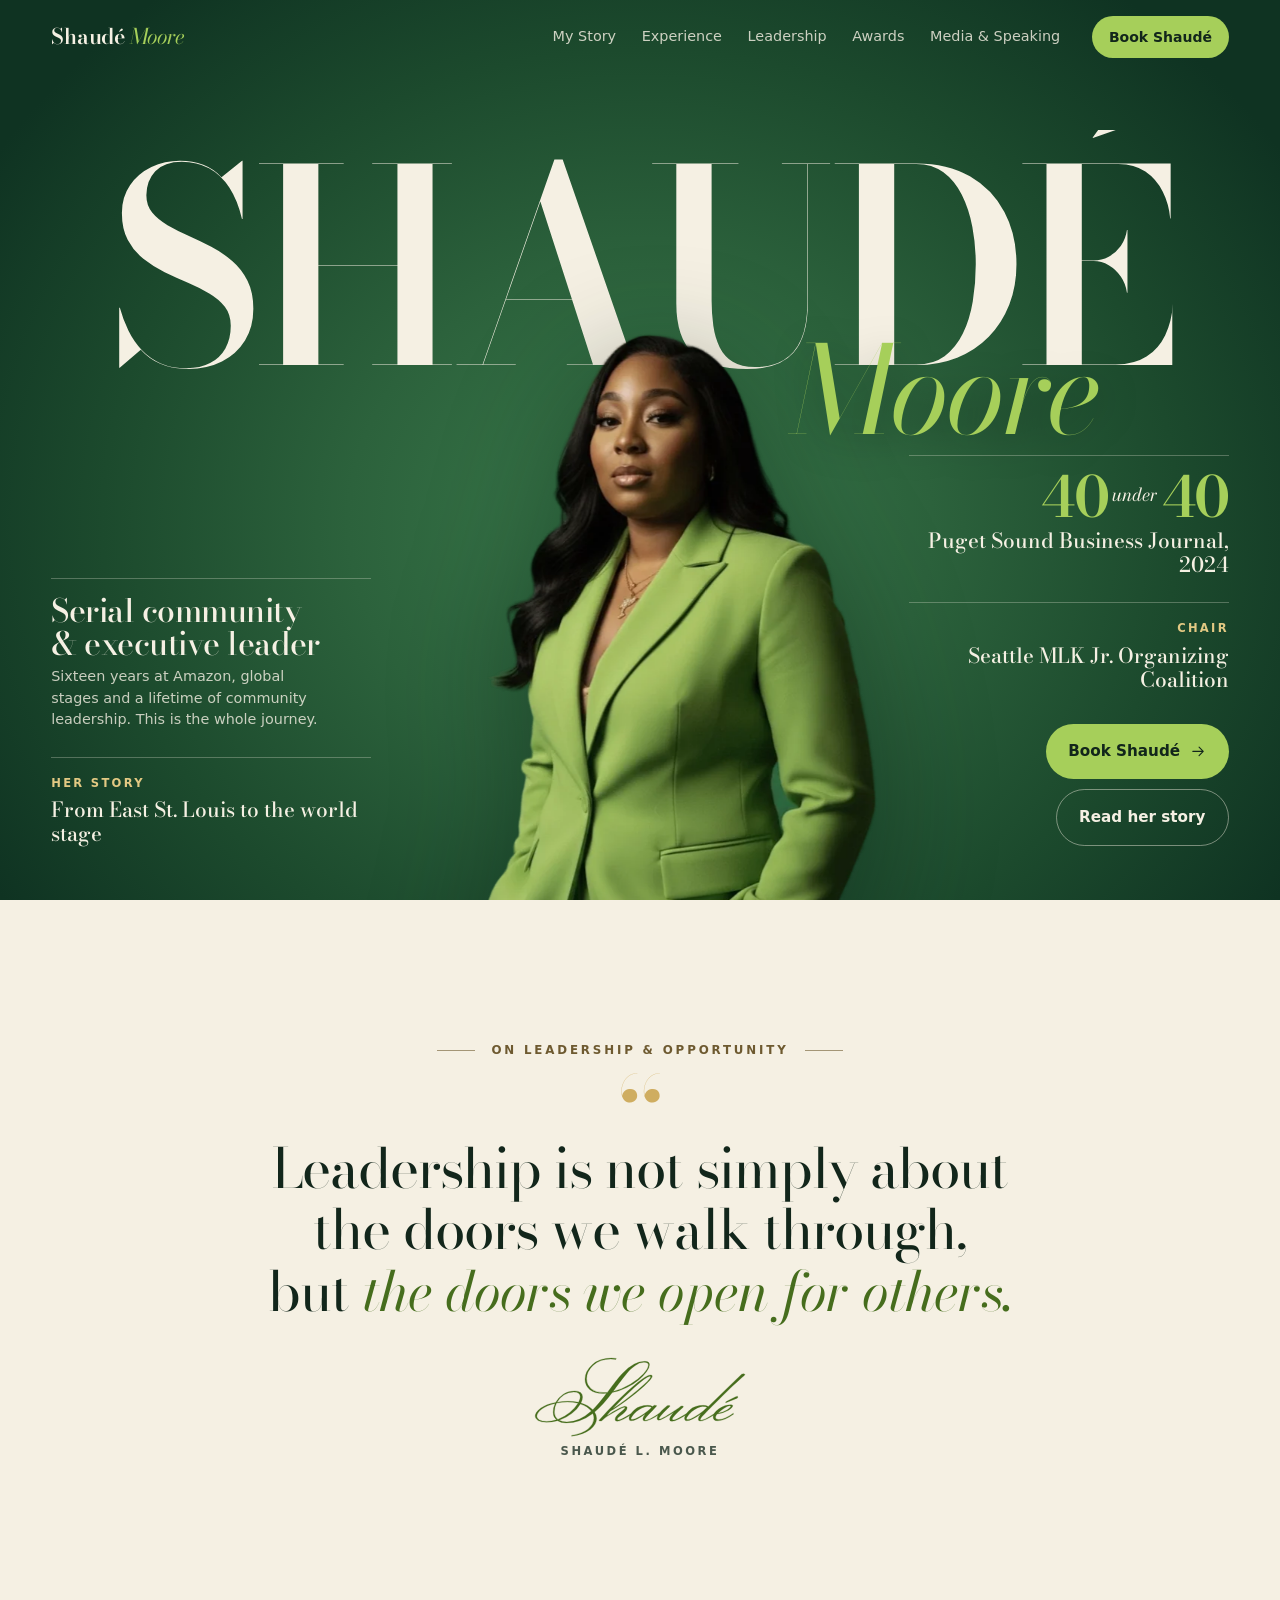
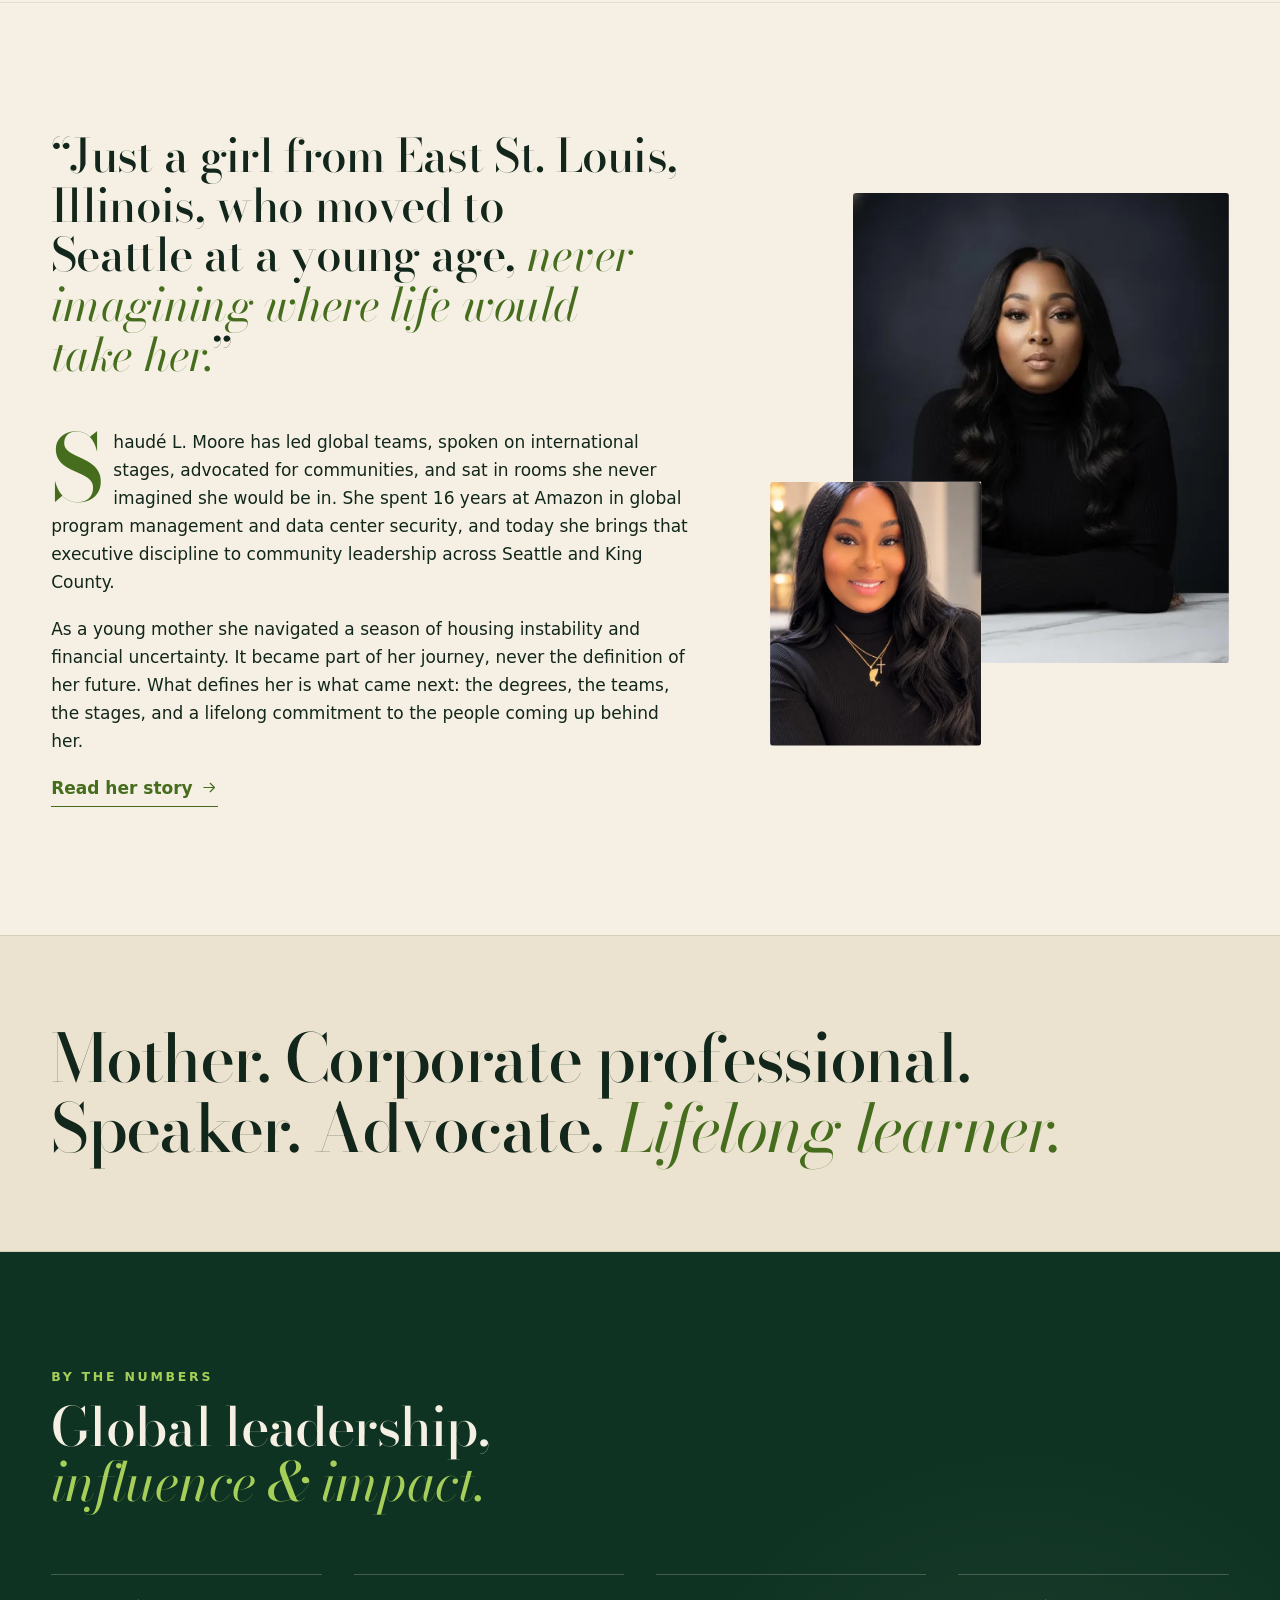
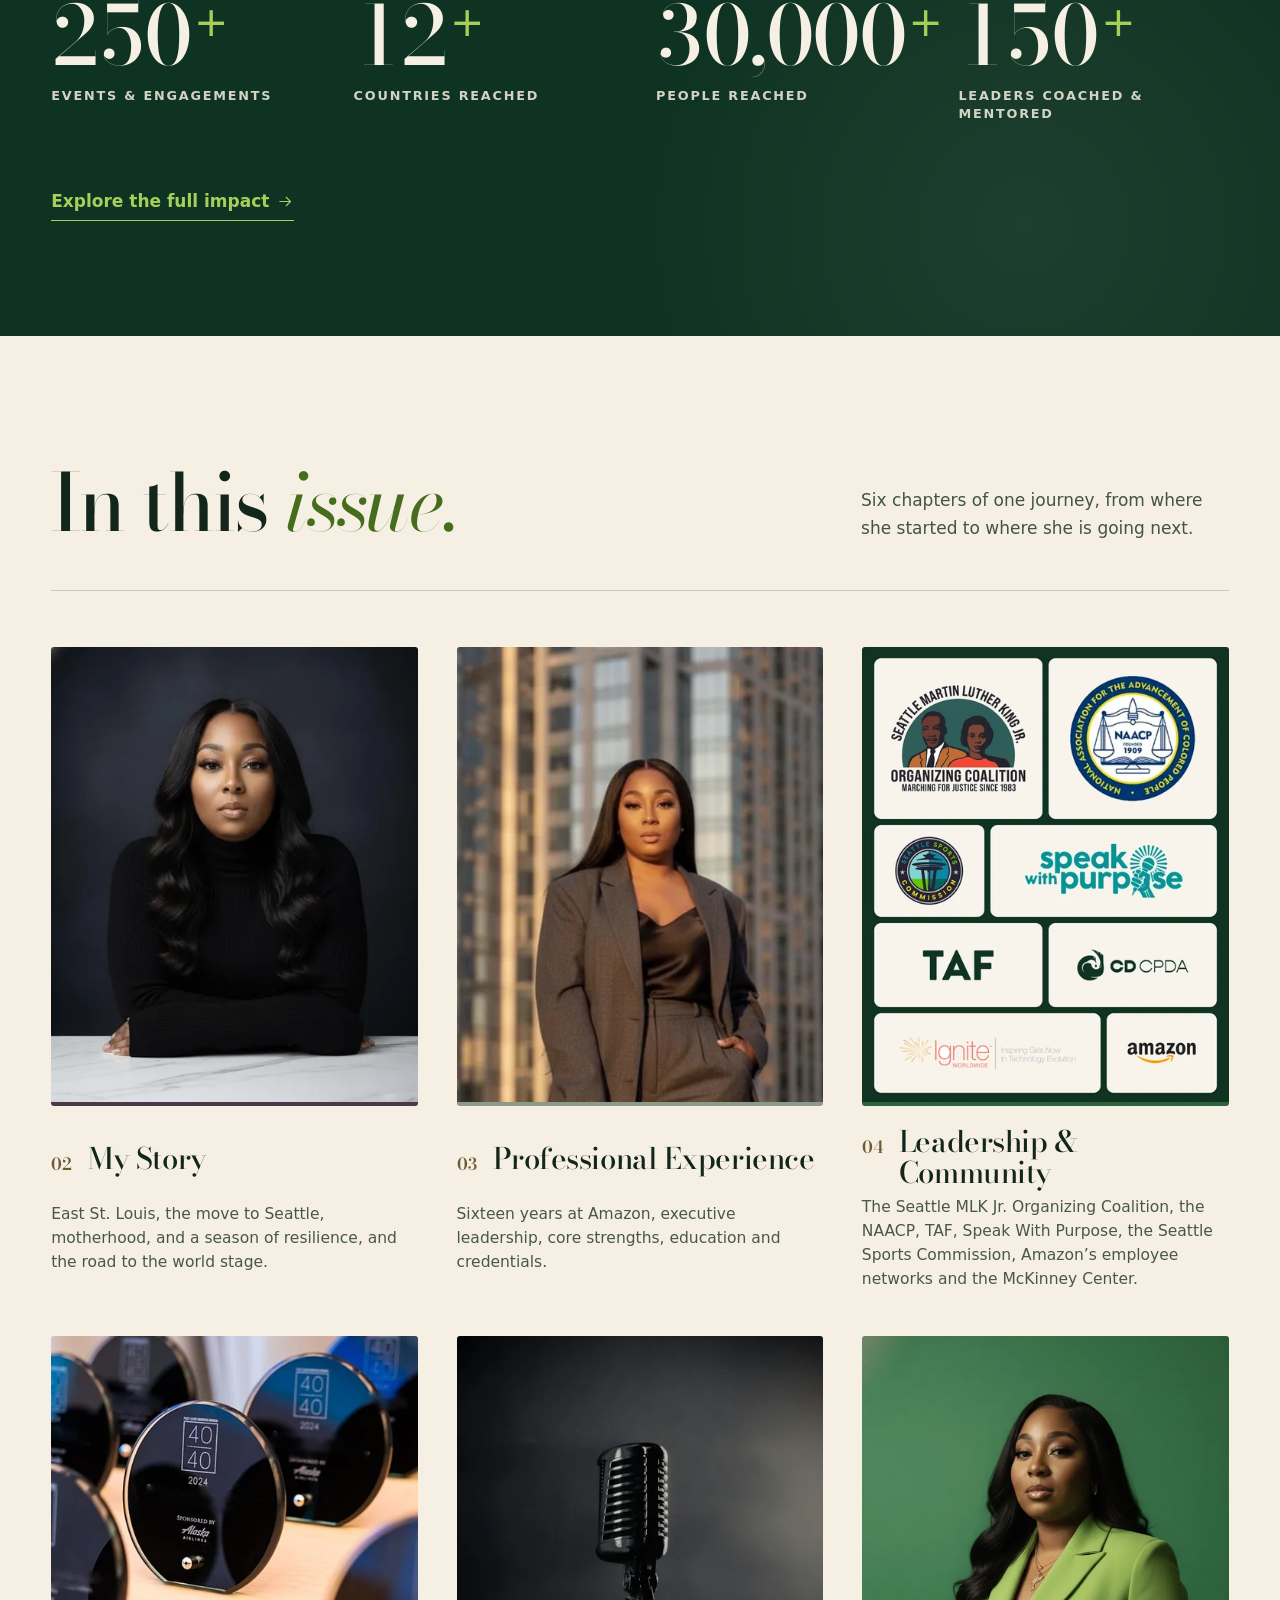
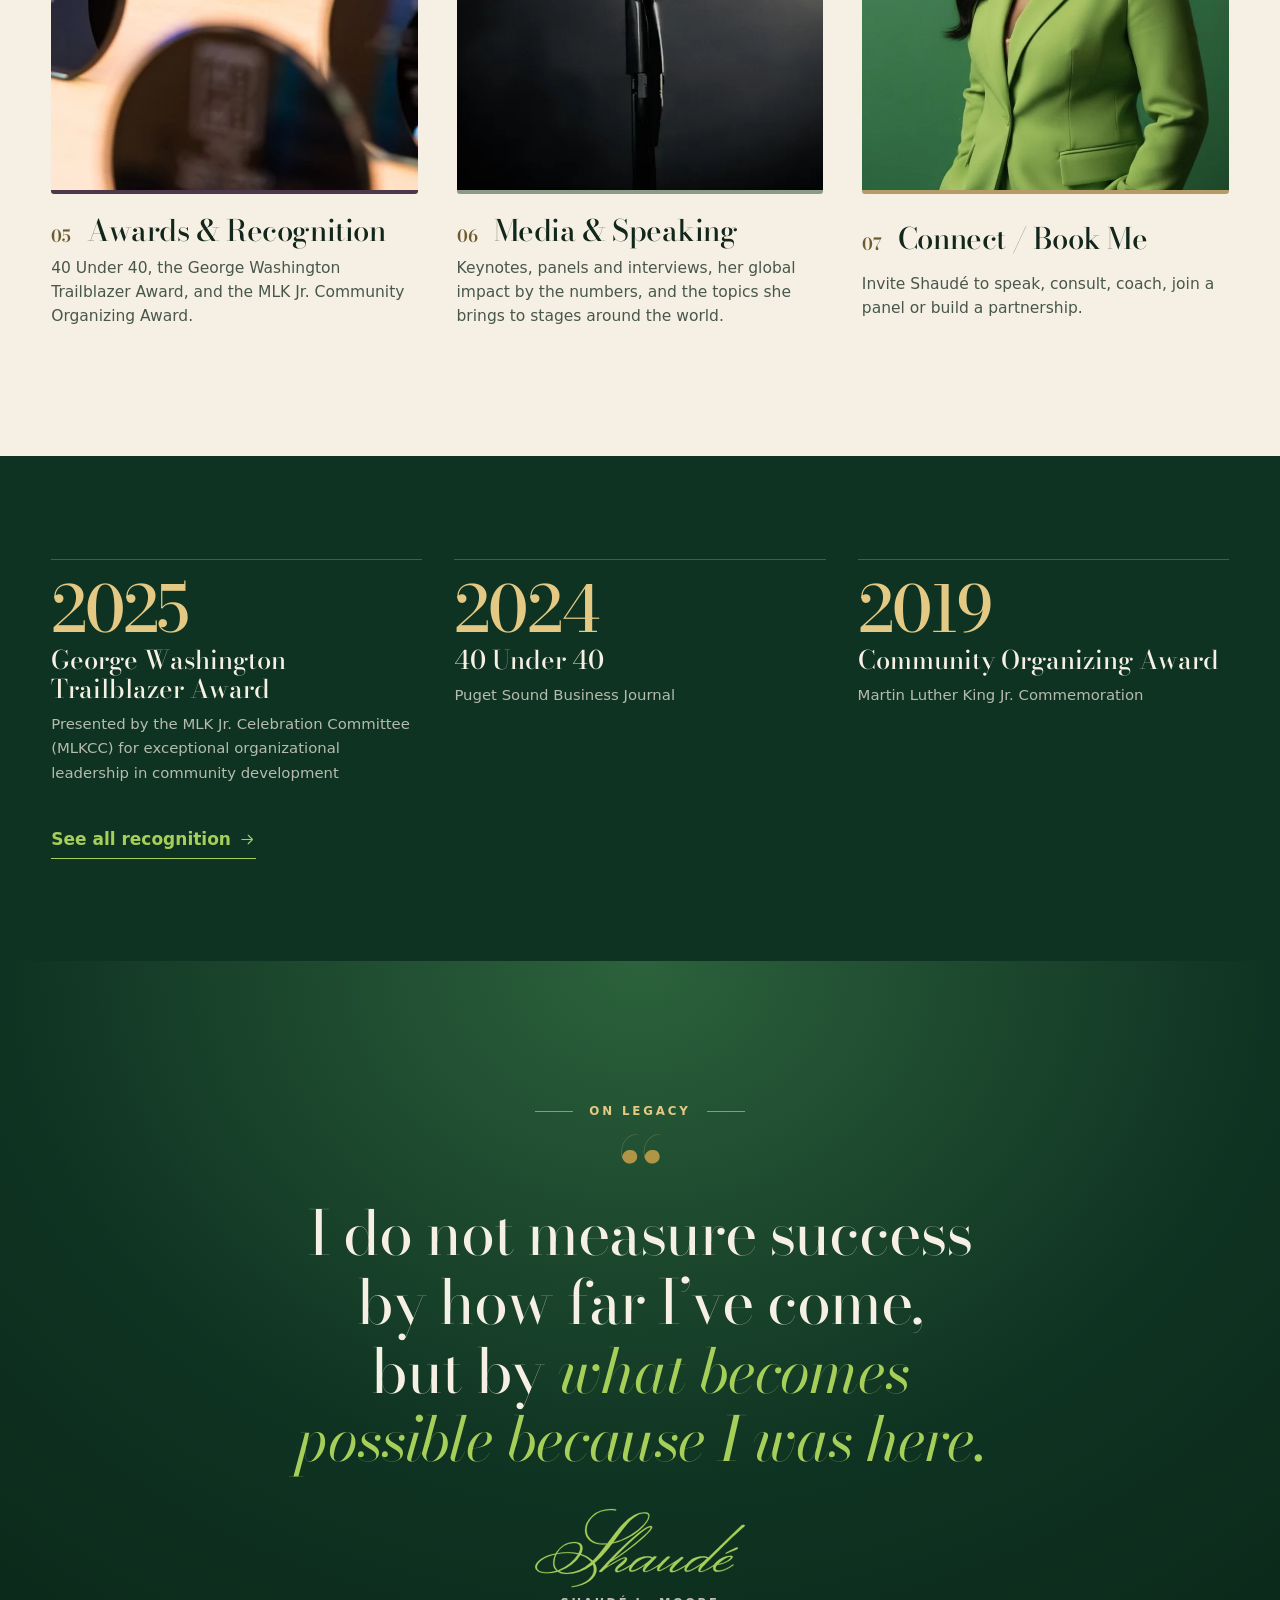
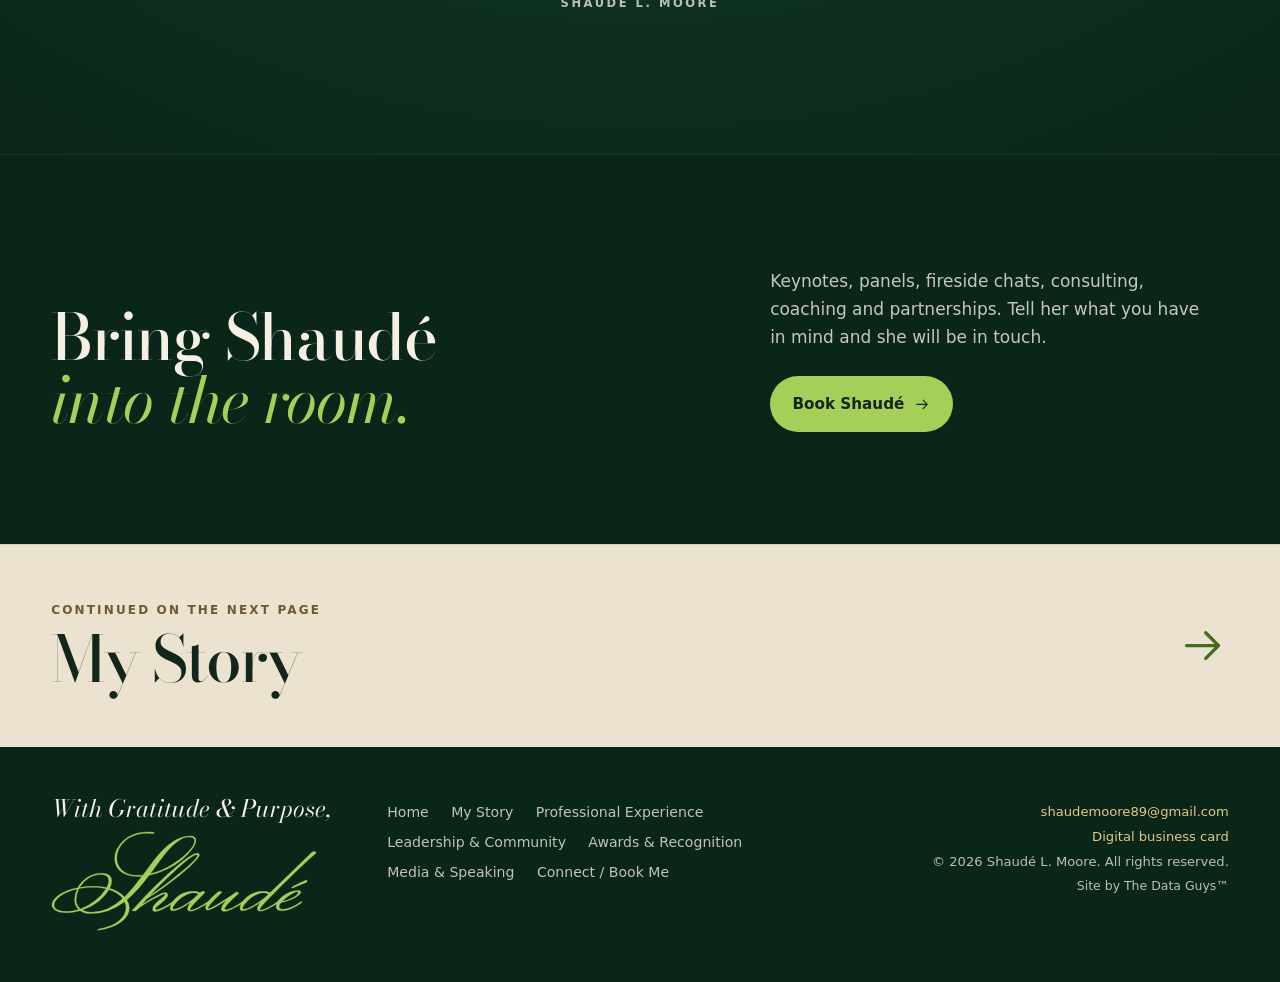
==== commit e68acb68: "Clean awards photo: remove honoree names only, keep logo/2024/Alaska sharp; add photo to Awards page" ====
--- a/index.html
+++ b/index.html
@@ -156,7 +156,7 @@
       <li class="rv"><a href="story.html" class="ct ct--plum"><span class="ct__n">02</span><span class="ct__t">My Story</span><span class="ct__d">East St. Louis, the move to Seattle, motherhood, and a season of resilience, and the road to the world stage.</span><img src="img/studio-480.webp" alt="Shaudé Moore seated in a black turtleneck in a dark studio" width="480" height="617" loading="lazy"></a></li>
       <li class="rv"><a href="experience.html" class="ct ct--sage"><span class="ct__n">03</span><span class="ct__t">Professional Experience</span><span class="ct__d">Sixteen years at Amazon, executive leadership, core strengths, education and credentials.</span><img src="img/city-480.webp" alt="Shaudé Moore in a brown suit among Seattle high-rises" width="480" height="524" loading="lazy"></a></li>
       <li class="rv"><a href="leadership.html" class="ct ct--green"><span class="ct__n">04</span><span class="ct__t">Leadership &amp; Community</span><span class="ct__d">The Seattle MLK Jr. Organizing Coalition, the NAACP, TAF, Speak With Purpose, the Seattle Sports Commission, Amazon’s employee networks and the McKinney Center.</span><img src="img/logos-480.webp" srcset="img/logos-480.webp 480w, img/logos-960.webp 960w" sizes="(max-width: 700px) 40vw, 30vw" alt="Logos of organizations Shaudé Moore serves, including the Seattle MLK Jr. Organizing Coalition, NAACP, Seattle Sports Commission, TAF, Speak With Purpose, CDCPDA, IGNITE and Amazon" width="480" height="600" loading="lazy" class="ct__img--logos"></a></li>
-      <li class="rv"><a href="awards.html" class="ct ct--plum"><span class="ct__n">05</span><span class="ct__t">Awards &amp; Recognition</span><span class="ct__d">40 Under 40, the George Washington Trailblazer Award, and the MLK Jr. Community Organizing Award.</span><img src="img/award-480.webp" srcset="img/award-480.webp 480w, img/award-960.webp 960w" sizes="(max-width: 700px) 40vw, 30vw" alt="Puget Sound Business Journal 40 Under 40 awards on display, names blurred" width="480" height="600" loading="lazy"></a></li>
+      <li class="rv"><a href="awards.html" class="ct ct--plum"><span class="ct__n">05</span><span class="ct__t">Awards &amp; Recognition</span><span class="ct__d">40 Under 40, the George Washington Trailblazer Award, and the MLK Jr. Community Organizing Award.</span><img src="img/award-480.webp" srcset="img/award-480.webp 480w, img/award-960.webp 540w" sizes="(max-width: 700px) 40vw, 30vw" alt="Puget Sound Business Journal 2024 40 Under 40 awards on display, honoree names removed for privacy" width="480" height="600" loading="lazy"></a></li>
       <li class="rv"><a href="media.html" class="ct ct--sage"><span class="ct__n">06</span><span class="ct__t">Media &amp; Speaking</span><span class="ct__d">Keynotes, panels and interviews, her global impact by the numbers, and the topics she brings to stages around the world.</span><img src="img/mic-480.webp" srcset="img/mic-480.webp 480w, img/mic-960.webp 960w" sizes="(max-width: 700px) 40vw, 30vw" alt="A stage microphone" width="480" height="600" loading="lazy"></a></li>
       <li class="rv"><a href="connect.html" class="ct ct--gold"><span class="ct__n">07</span><span class="ct__t">Connect / Book Me</span><span class="ct__d">Invite Shaudé to speak, consult, coach, join a panel or build a partnership.</span><img src="img/shaude-full-700.webp" alt="Shaudé Moore in a lime green suit, smiling" width="700" height="1135" loading="lazy"></a></li>
     </ol>
--- a/styles.css
+++ b/styles.css
@@ -856,3 +856,7 @@
   .pull__by{flex-direction:column; align-items:flex-start; gap:.1rem}
   .hq--inset{margin-left:0}
 }
+
+.award__ph{grid-column:1/-1; margin-top:clamp(1rem,3vw,2rem)}
+.award__ph img{width:100%; height:auto; border-radius:4px; display:block}
+.award__ph figcaption{margin-top:.8rem; font-size:.8rem; color:rgba(247,244,237,.7)}
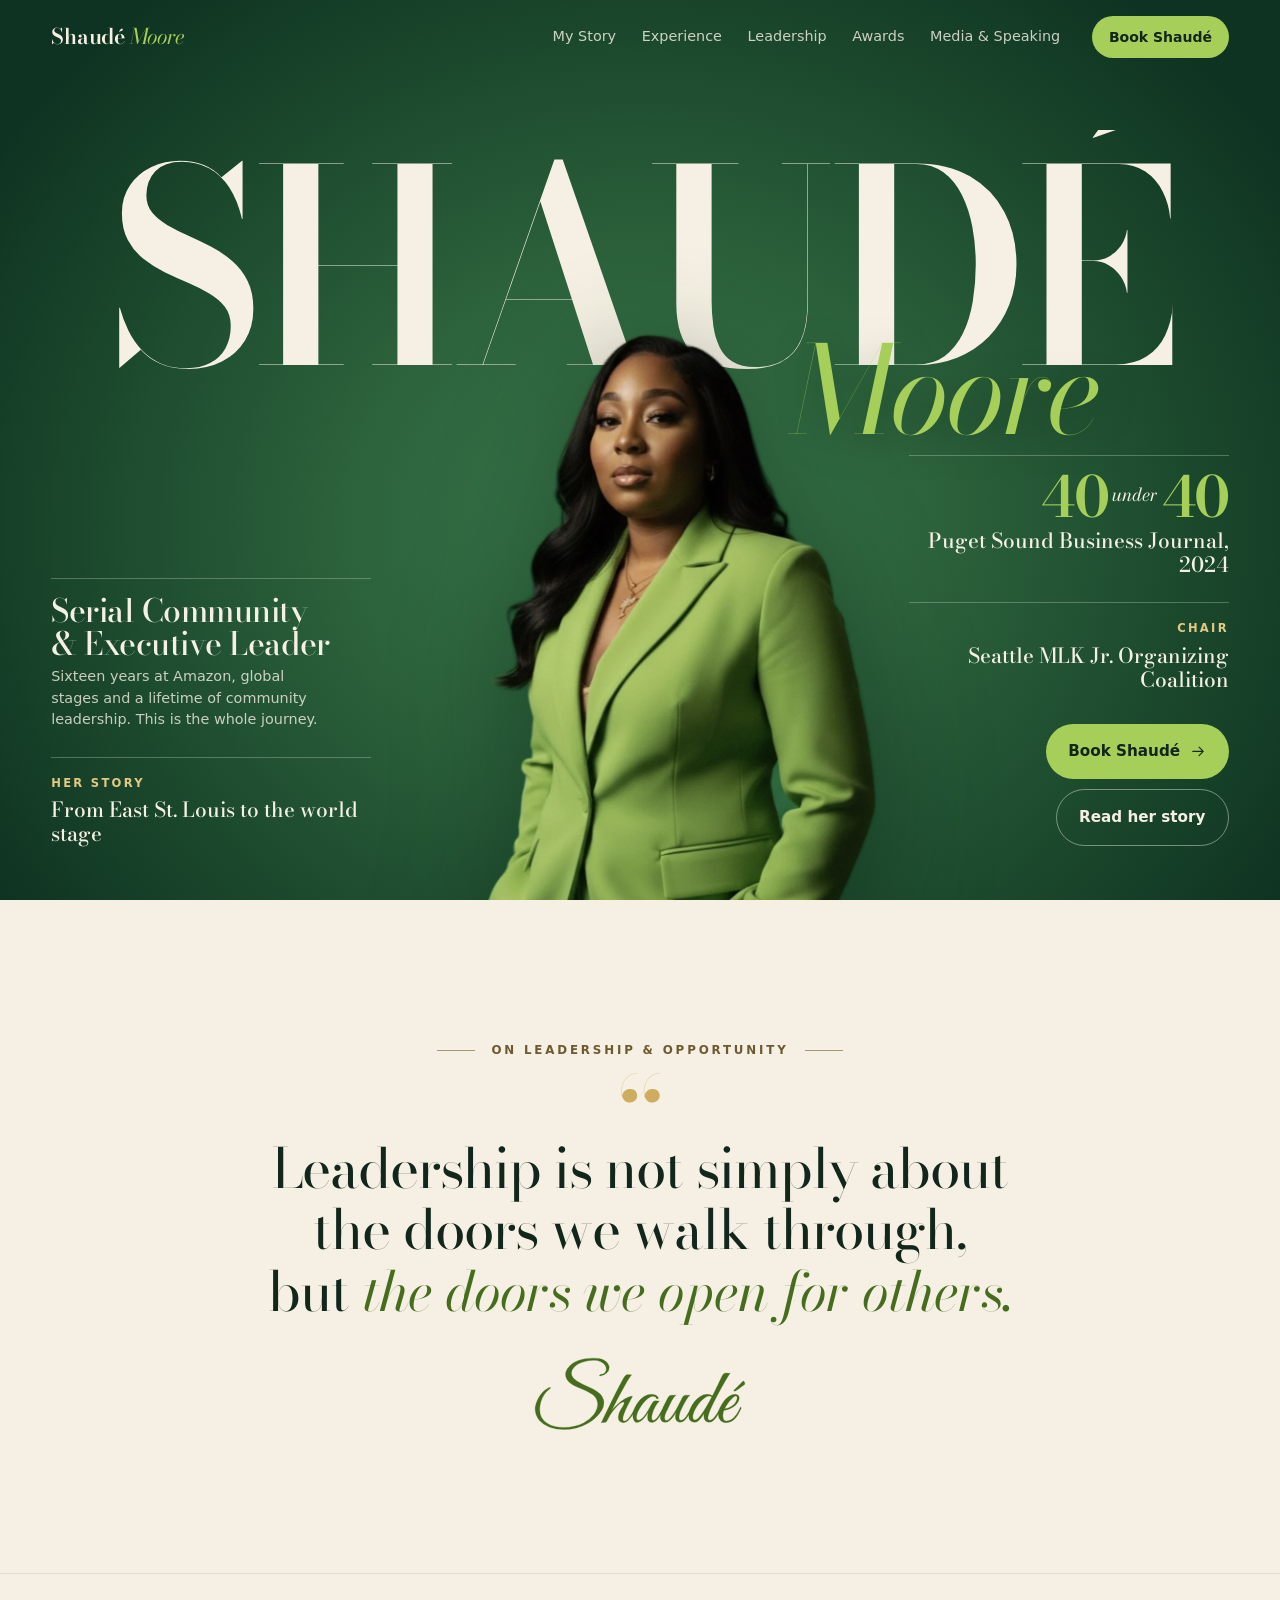
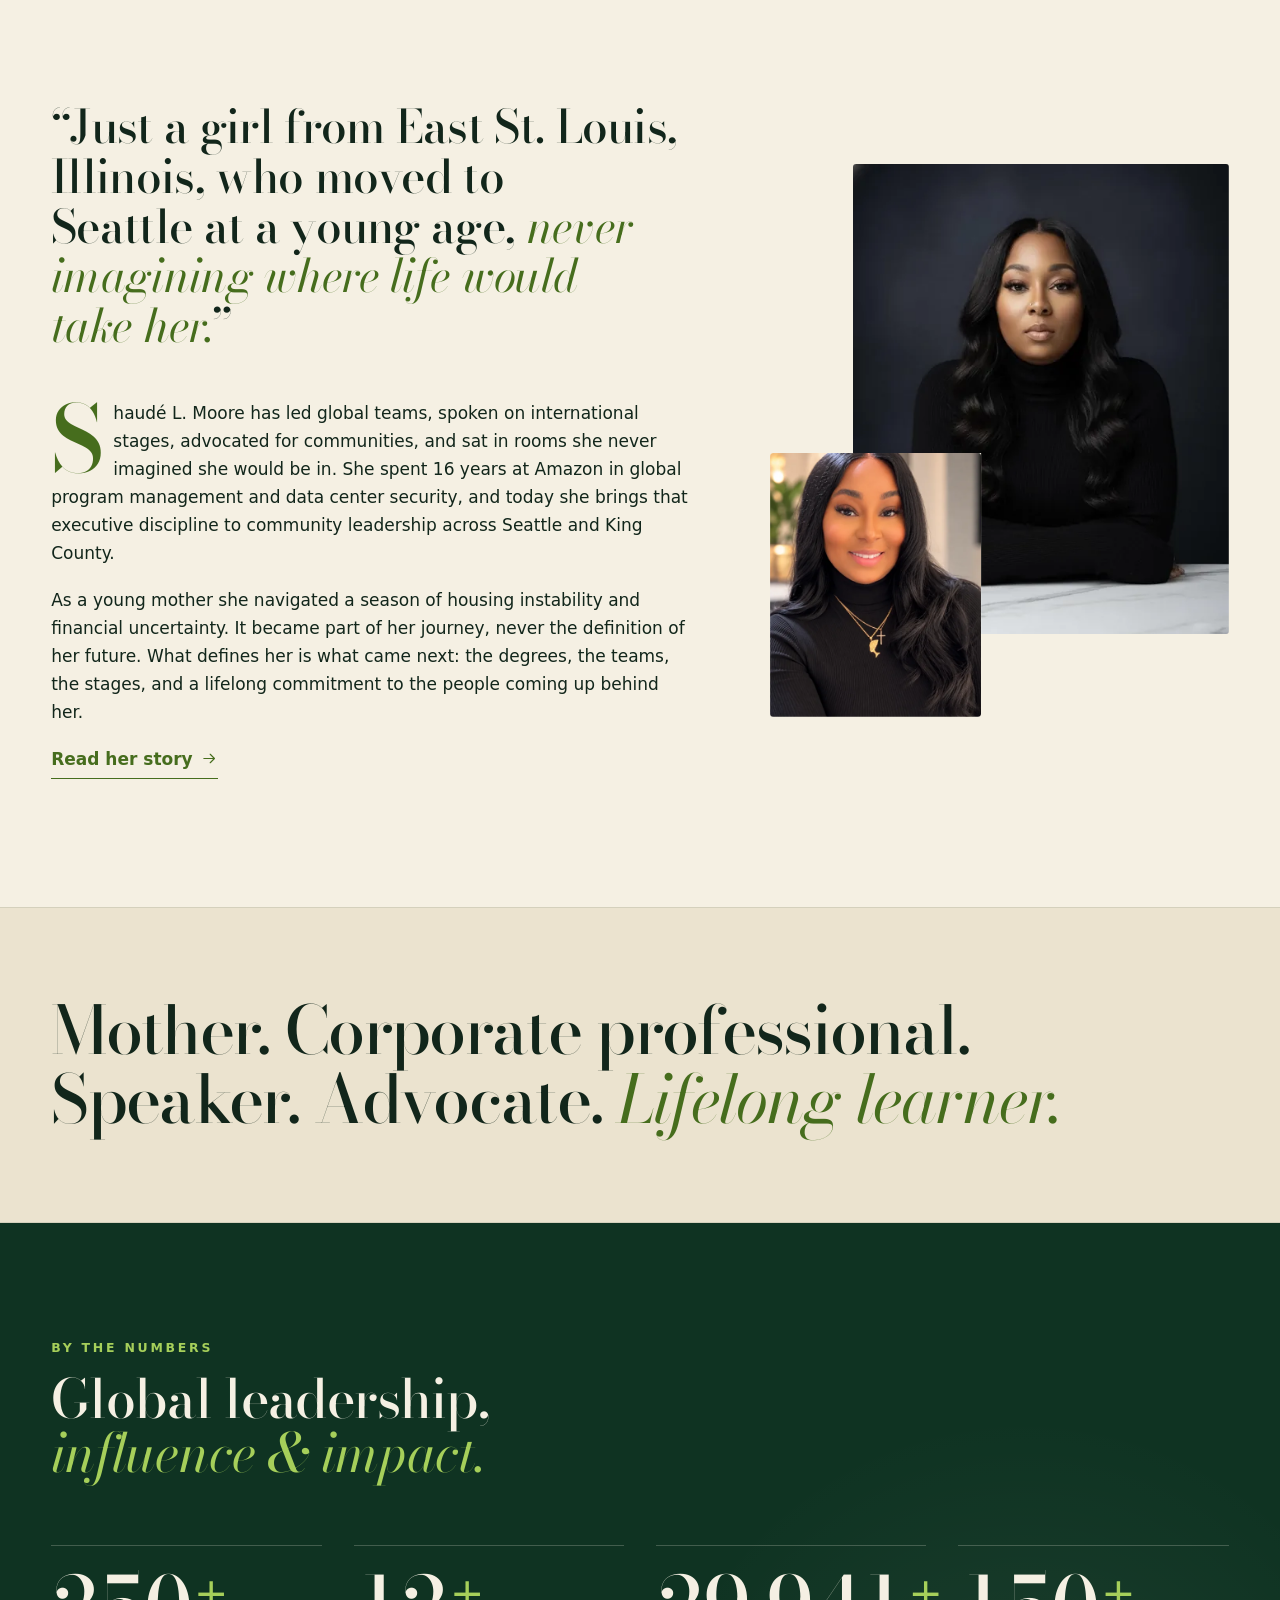
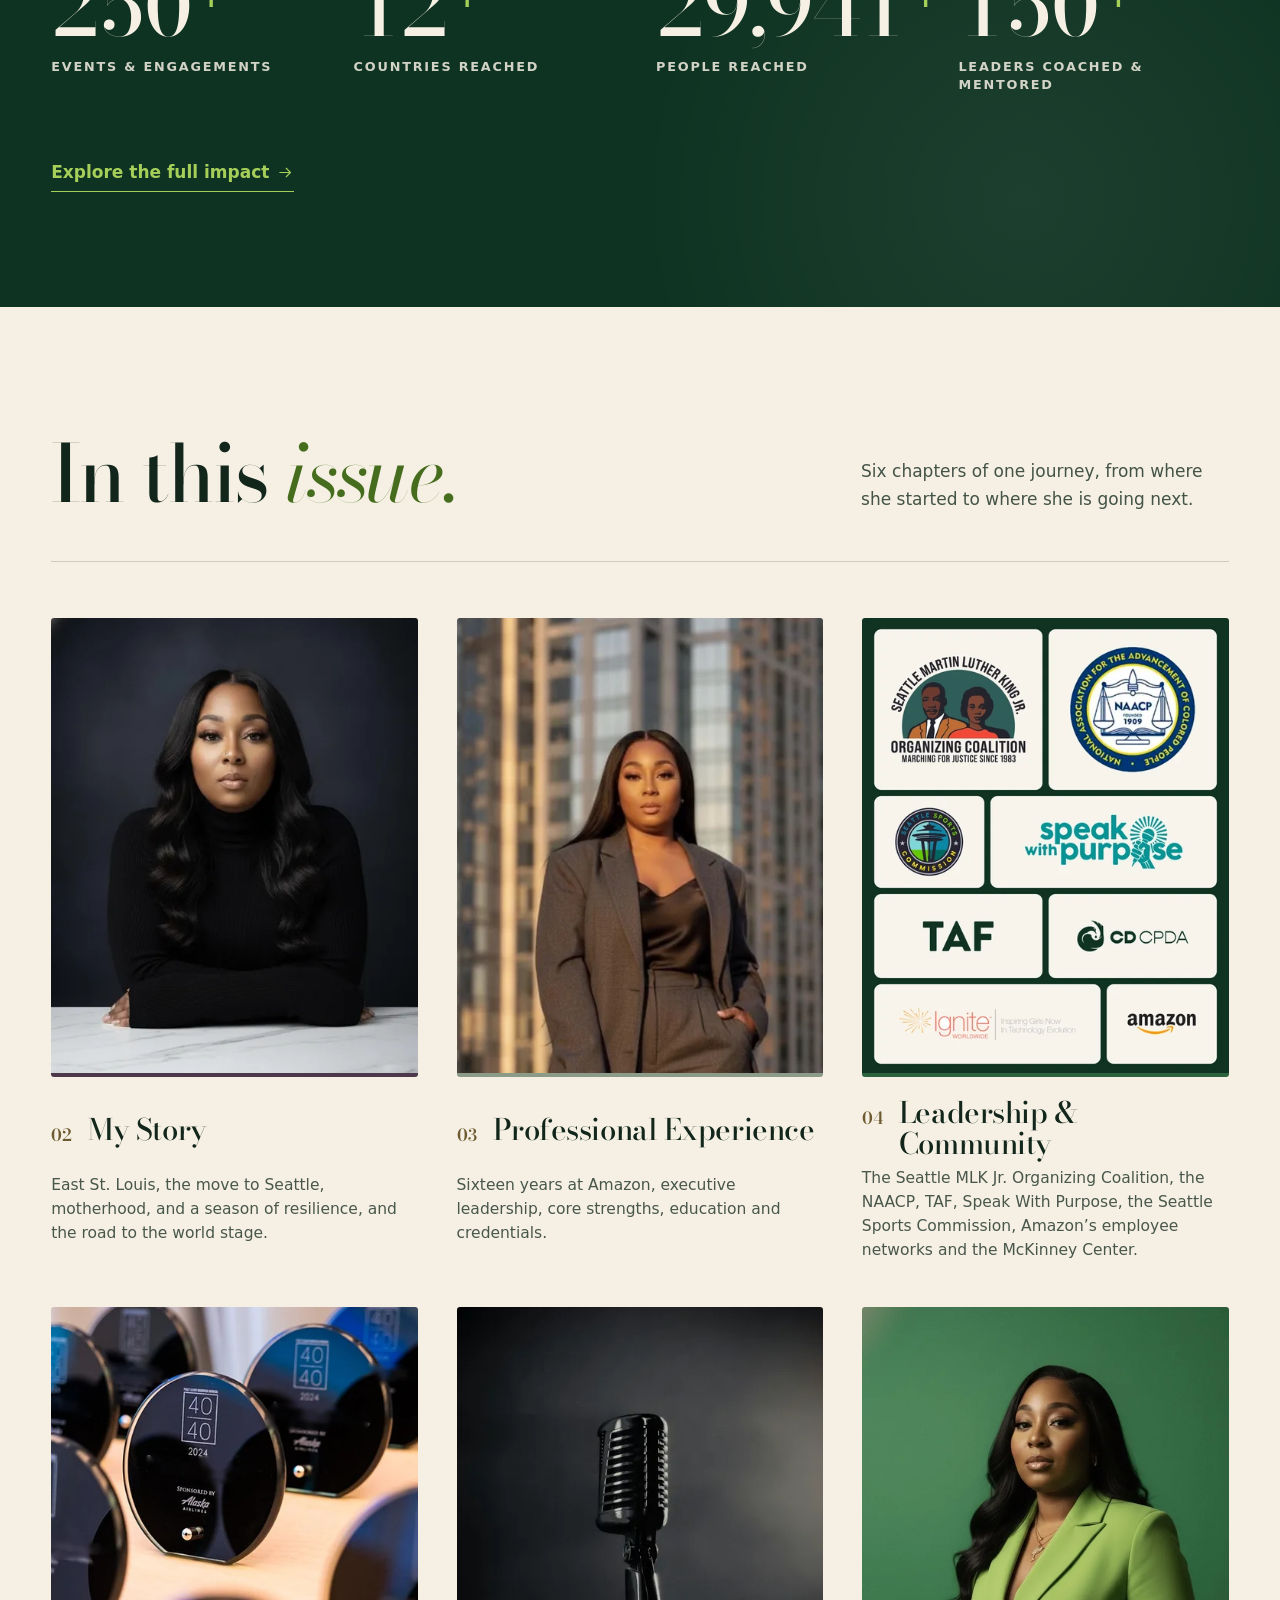
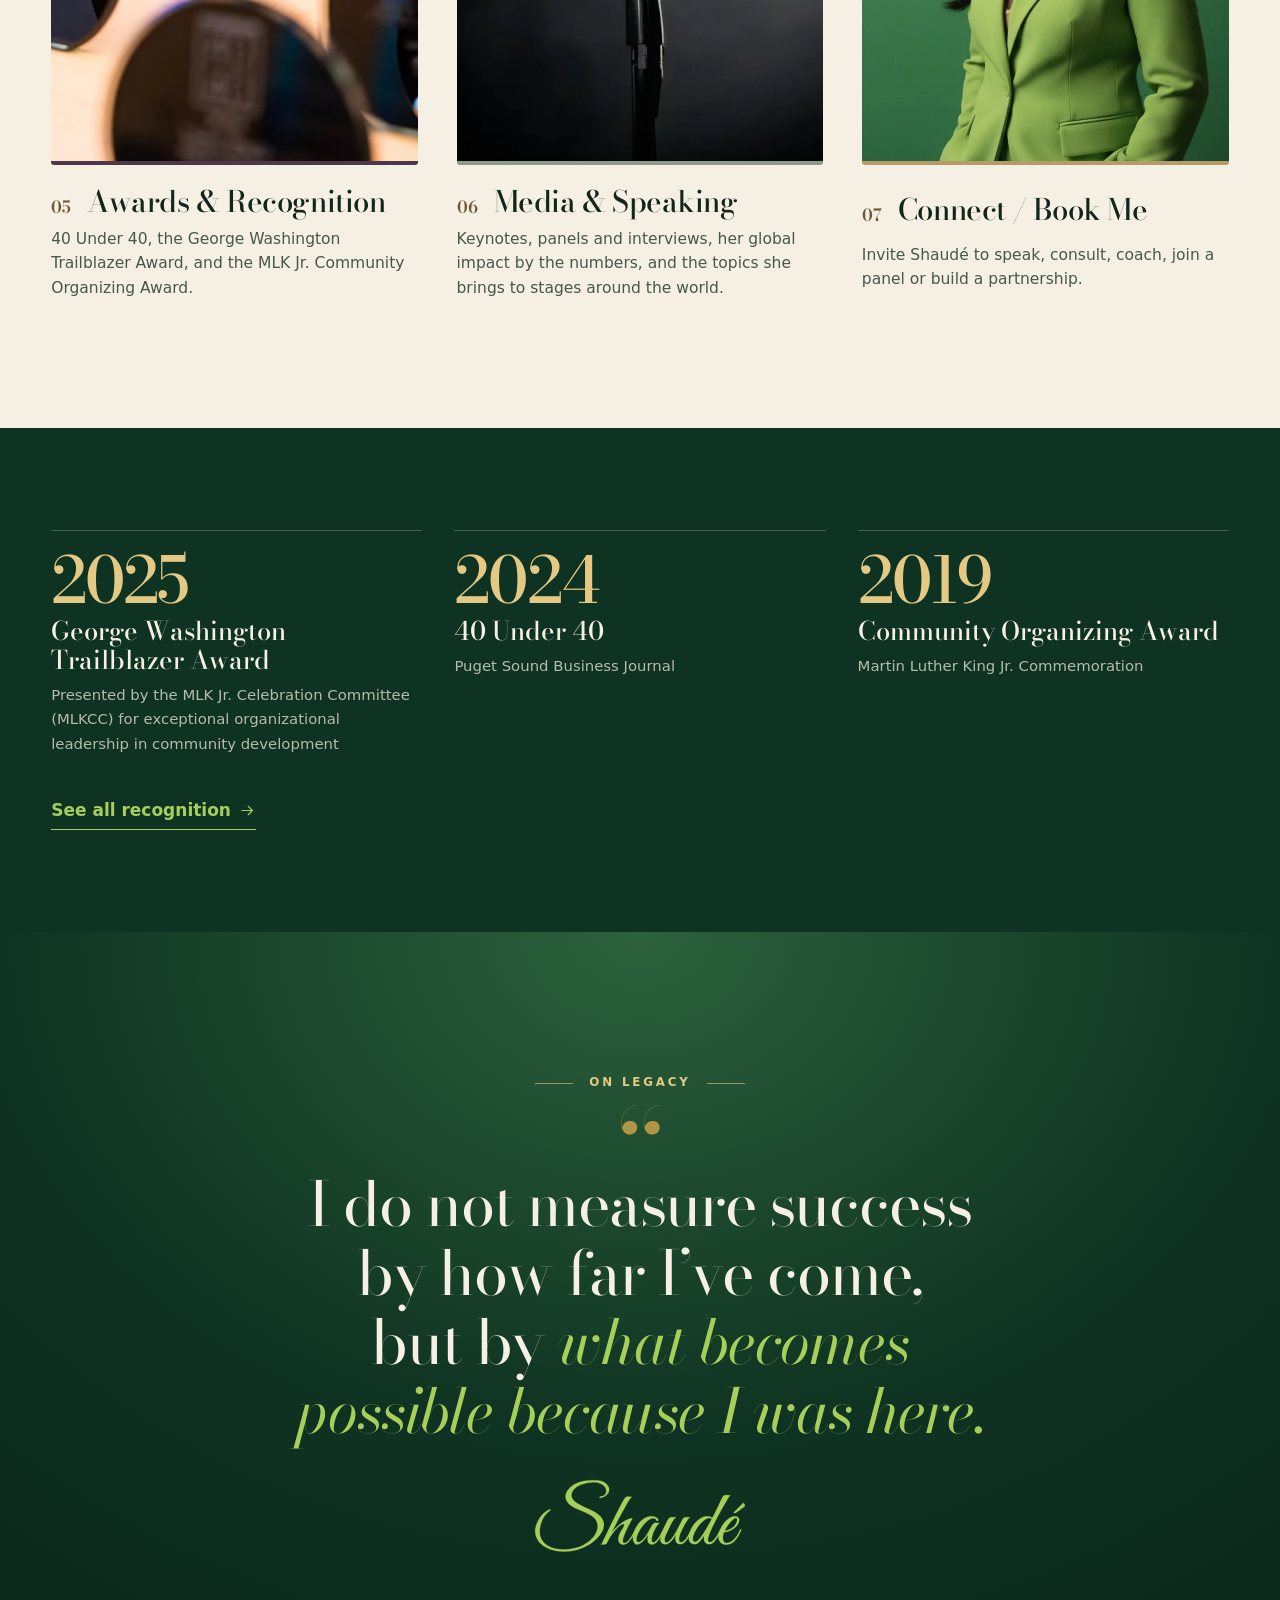
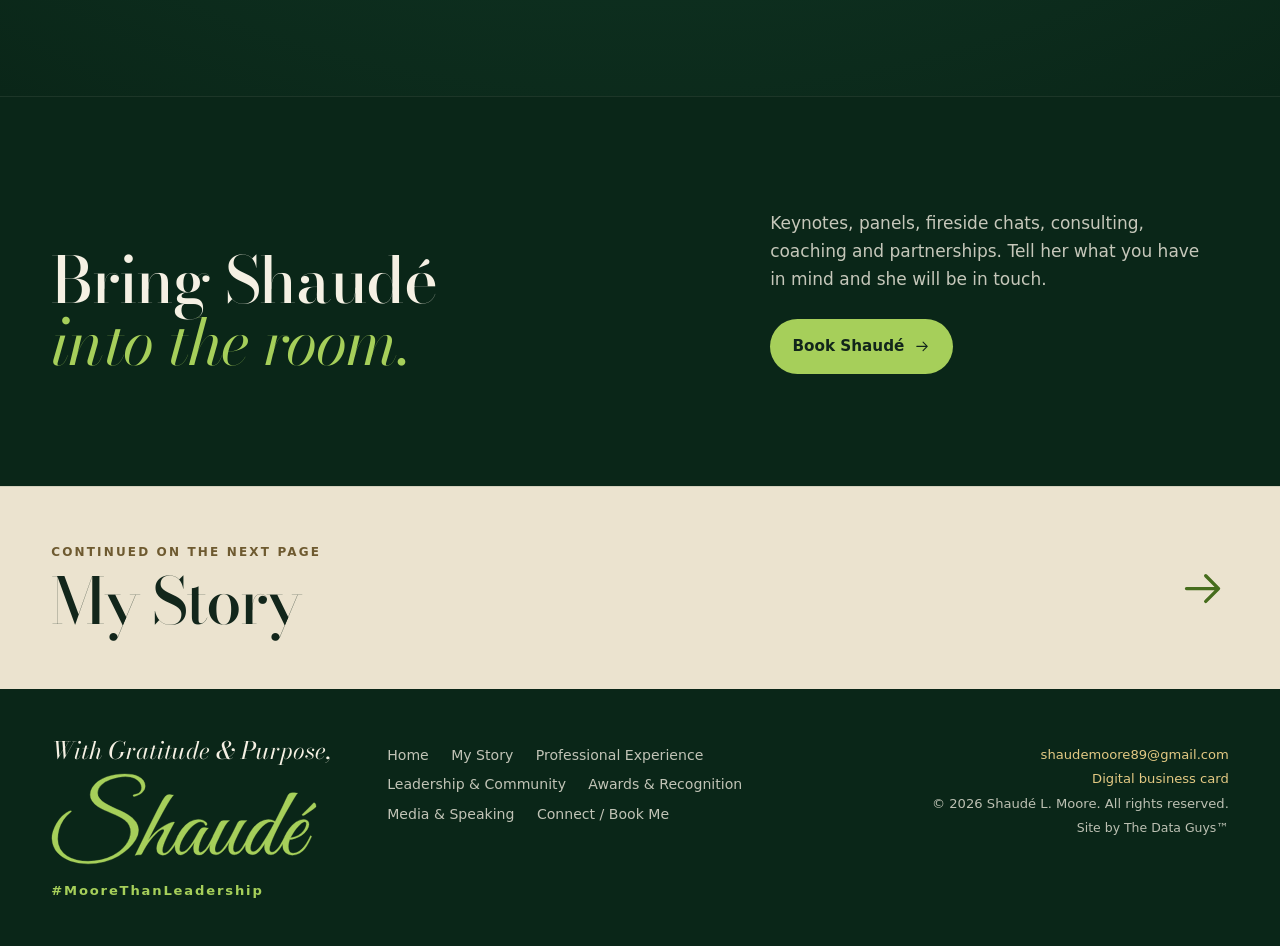
==== commit 1407702f: "Copperplate signature, Shaudé attribution, 2026 Commerce date, EDI funding, capitalized title, #Moor" ====
--- a/index.html
+++ b/index.html
@@ -76,7 +76,7 @@
 
   <div class="cover__lines cover__lines--l">
     <a href="experience.html" class="cl cl--lead">
-      <span class="cl__big">Serial community &amp; executive leader</span>
+      <span class="cl__big">Serial Community &amp; Executive Leader</span>
       <span class="cl__sm">Sixteen years at Amazon, global stages and a lifetime of community leadership. This is the whole journey.</span>
     </a>
     <a href="story.html" class="cl">
@@ -106,7 +106,7 @@
     <figure class="epi__f">
       <p class="epi__k rv">On leadership &amp; opportunity</p>
       <blockquote class="epi__q rv"><p>Leadership is not simply about the doors we walk through, but <em>the doors we open for others.</em></p></blockquote>
-      <figcaption class="epi__by rv"><svg class="sig" viewBox="-40 -829 2781 1086" role="img" aria-label="Shaudé"><defs><mask id="sq-h1" maskUnits="userSpaceOnUse" x="-40" y="-829" width="2781" height="1086"><g fill="none" stroke="#fff" stroke-width="69" stroke-linecap="round" stroke-linejoin="round"><path d="M263.7 -210.3 L252.5 -211.6 L240.0 -209.1 L175.0 -190.3 L130.0 -171.6 L88.7 -147.8 L57.5 -124.1 L26.2 -90.3 L12.5 -61.6 L11.2 -35.3 L15.0 -20.3 L21.2 -10.3 L40.0 7.2 L58.7 17.2 L96.2 27.2 L132.5 30.9 L191.2 28.4 L257.5 17.2 L275.0 12.2 L281.2 7.2" pathLength="1" style="--d:0s;--t:0.139s"/><path d="M263.7 -209.1 L262.5 -200.3 L252.5 -177.8 L245.0 -152.8 L238.7 -110.3 L238.7 -84.1 L248.7 -42.8 L260.0 -22.8 L278.7 -1.6 L281.2 5.9" pathLength="1" style="--d:0.128s;--t:0.051s"/><path d="M265.0 -210.3 L273.7 -219.1" pathLength="1" style="--d:0.174s;--t:0.04s"/><path d="M275.0 -220.3 L278.7 -231.6 L308.7 -271.6 L341.2 -302.8 L381.2 -330.3 L416.2 -346.5 L446.2 -355.3 L478.7 -360.3 L522.4 -360.3 L548.7 -355.3 L564.9 -347.8 L582.4 -331.5 L589.9 -317.8 L594.9 -291.5 L593.7 -270.3 L576.2 -214.1" pathLength="1" style="--d:0.211s;--t:0.108s"/><path d="M276.2 -219.1 L290.0 -217.8 L368.7 -227.8 L453.7 -229.1 L507.5 -224.1 L557.4 -215.3 L564.9 -207.8" pathLength="1" style="--d:0.311s;--t:0.064s"/><path d="M282.5 7.2 L301.2 8.4" pathLength="1" style="--d:0.37s;--t:0.04s"/><path d="M302.5 7.2 L307.5 0.9 L347.5 -14.1 L408.7 -46.6 L470.0 -91.6 L488.7 -107.8 L531.2 -152.8 L559.9 -191.6 L564.9 -206.6" pathLength="1" style="--d:0.407s;--t:0.076s"/><path d="M302.5 9.7 L307.5 18.4 L323.7 25.9 L343.7 32.2 L372.5 37.2 L446.2 37.2 L501.2 28.4 L553.7 13.4 L614.9 -12.8 L661.2 -39.1 L742.4 -96.6" pathLength="1" style="--d:0.477s;--t:0.106s"/><path d="M470.0 214.7 L472.5 210.9 L478.7 208.4 L511.2 203.4 L569.9 188.4 L632.4 164.7 L687.4 132.2 L707.4 115.9 L737.4 84.7 L756.2 55.9 L764.9 35.9 L769.9 18.4 L773.7 -9.1 L772.4 -29.1 L767.4 -52.8 L753.7 -87.8 L744.9 -96.6" pathLength="1" style="--d:0.574s;--t:0.11s"/><path d="M566.2 -207.8 L576.2 -214.1" pathLength="1" style="--d:0.676s;--t:0.04s"/><path d="M576.2 -214.1 L583.7 -206.6 L622.4 -194.1 L673.7 -167.8 L707.4 -142.8 L743.7 -104.1" pathLength="1" style="--d:0.712s;--t:0.045s"/><path d="M939.9 -326.5 L924.9 -341.5 L849.9 -340.3 L824.9 -342.8 L788.7 -350.3 L758.7 -360.3 L732.4 -374.0 L714.9 -386.5 L697.4 -402.8 L679.9 -424.0 L661.2 -460.3 L656.2 -476.5 L651.2 -509.0 L654.9 -560.3 L661.2 -585.3 L671.2 -610.3 L683.7 -634.0 L699.9 -657.8 L743.7 -704.0 L769.9 -725.3 L793.7 -740.3 L849.9 -765.3 L901.2 -777.8 L963.7 -784.0 L1034.9 -780.3 L1042.4 -785.3" pathLength="1" style="--d:0.754s;--t:0.203s"/><path d="M743.7 -102.8 L743.7 -97.8" pathLength="1" style="--d:0.941s;--t:0.04s"/><path d="M744.9 -104.1 L762.4 -116.6 L831.2 -186.6 L873.7 -235.3 L929.9 -305.3 L938.7 -317.8 L939.9 -325.3" pathLength="1" style="--d:0.977s;--t:0.065s"/><path d="M829.9 13.4 L846.2 5.9 L911.2 -54.1" pathLength="1" style="--d:1.037s;--t:0.04s"/><path d="M912.4 -54.1 L919.9 -46.6 L936.2 -50.3 L977.4 -77.8 L1053.7 -121.6 L1126.1 -156.6 L1148.6 -162.8 L1159.9 -162.8 L1166.1 -157.8 L1169.9 -146.6 L1168.6 -137.8 L1162.4 -127.8 L1132.4 -97.8 L1076.1 -51.6 L1051.2 -26.6 L1043.7 -7.8 L1044.9 5.9 L1054.9 14.7 L1076.1 13.4 L1096.1 8.4 L1152.4 -17.8 L1209.9 -52.8 L1226.1 -56.6 L1231.1 -51.6" pathLength="1" style="--d:1.074s;--t:0.157s"/><path d="M912.4 -55.3 L914.9 -66.6 L937.4 -94.1 L961.2 -119.1 L986.2 -139.1" pathLength="1" style="--d:1.218s;--t:0.04s"/><path d="M941.2 -326.5 L946.2 -327.8 L952.4 -334.0 L973.7 -364.0 L983.7 -370.3" pathLength="1" style="--d:1.255s;--t:0.04s"/><path d="M983.7 -370.3 L986.2 -380.3 L1011.2 -415.3 L1103.6 -536.5 L1182.4 -625.3 L1237.4 -674.0 L1278.6 -702.8 L1304.9 -717.8 L1333.6 -730.3 L1354.9 -736.5 L1393.6 -742.8 L1424.9 -741.5 L1449.9 -732.8 L1459.9 -722.8 L1464.9 -706.5 L1462.4 -680.3 L1448.6 -647.8 L1429.9 -619.0 L1403.6 -586.5 L1363.6 -545.3 L1294.9 -489.0 L1206.1 -432.8 L1166.1 -411.5 L1112.4 -387.8 L1067.4 -371.5 L1008.7 -355.3 L998.7 -355.3 L983.7 -370.3" pathLength="1" style="--d:1.292s;--t:0.284s"/><path d="M987.4 -140.3 L991.2 -150.3 L1003.7 -164.1 L1117.4 -279.0 L1237.4 -391.5 L1332.4 -474.0 L1388.6 -517.8 L1436.1 -549.0 L1471.1 -564.0 L1486.1 -565.3 L1494.9 -560.3 L1496.1 -552.8 L1492.4 -537.8 L1472.4 -509.0 L1418.6 -454.0 L1352.4 -395.3 L1241.1 -304.0 L1133.6 -222.8 L1019.9 -144.1 L1006.2 -135.3 L997.4 -135.3" pathLength="1" style="--d:1.553s;--t:0.294s"/><path d="M987.4 -139.1 L991.2 -135.3 L996.2 -136.6" pathLength="1" style="--d:1.824s;--t:0.04s"/><path d="M998.7 -139.1 L999.9 -140.3 L999.9 -137.8" pathLength="1" style="--d:1.86s;--t:0.04s"/><path d="M1231.1 -51.6 L1222.4 -22.8 L1223.6 -1.6 L1224.9 2.2 L1232.4 8.4 L1248.6 8.4 L1278.6 2.2 L1309.9 -10.3 L1363.6 -40.3 L1411.1 -72.8 L1423.6 -75.3 L1431.1 -67.8" pathLength="1" style="--d:1.897s;--t:0.063s"/><path d="M1231.1 -51.6 L1246.1 -65.3 L1259.9 -82.8 L1303.6 -124.1 L1341.1 -147.8 L1379.9 -164.1 L1422.4 -174.1 L1469.9 -174.1 L1487.4 -170.3 L1498.6 -165.3 L1512.4 -150.3" pathLength="1" style="--d:1.955s;--t:0.073s"/><path d="M1432.4 -66.6 L1428.6 -55.3 L1409.9 -30.3 L1399.9 -9.1 L1399.9 -0.3 L1403.6 9.7 L1412.4 15.9 L1441.1 12.2 L1483.6 -4.1 L1522.4 -24.1 L1574.9 -56.6 L1587.4 -59.1 L1593.6 -52.8" pathLength="1" style="--d:2.022s;--t:0.065s"/><path d="M1433.6 -67.8 L1508.6 -139.1 L1512.4 -149.1" pathLength="1" style="--d:2.082s;--t:0.04s"/><path d="M1513.6 -150.3 L1527.4 -155.3 L1542.4 -170.3 L1558.6 -175.3" pathLength="1" style="--d:2.119s;--t:0.04s"/><path d="M1593.6 -51.6 L1591.1 -39.1 L1583.6 -25.3 L1583.6 -9.1 L1587.4 -0.3 L1591.1 2.2 L1606.1 0.9 L1622.4 -4.1 L1656.1 -20.3 L1712.3 -52.8 L1772.3 -91.6 L1782.3 -95.3 L1786.1 -94.1" pathLength="1" style="--d:2.156s;--t:0.061s"/><path d="M1594.9 -52.8 L1688.6 -147.8 L1713.6 -169.1 L1734.8 -175.3" pathLength="1" style="--d:2.212s;--t:0.041s"/><path d="M1798.6 -87.8 L1793.6 -74.1 L1764.8 -41.6 L1752.3 -21.6 L1749.8 -0.3 L1753.6 9.7 L1762.3 14.7 L1791.1 12.2 L1818.6 3.4 L1867.3 -20.3 L1926.1 -55.3 L1941.1 -57.8 L1946.1 -52.8" pathLength="1" style="--d:2.251s;--t:0.072s"/><path d="M1782.3 -90.3 L1781.1 -89.1 L1783.6 -89.1" pathLength="1" style="--d:2.316s;--t:0.04s"/><path d="M1787.3 -92.8 L1792.3 -94.1 L1798.6 -87.8" pathLength="1" style="--d:2.353s;--t:0.04s"/><path d="M1798.6 -87.8 L1887.3 -161.6 L1897.3 -164.1" pathLength="1" style="--d:2.39s;--t:0.04s"/><path d="M1946.1 -52.8 L1936.1 -21.6 L1937.3 -1.6 L1946.1 8.4 L1963.6 8.4 L1999.8 -0.3 L2043.6 -20.3 L2073.6 -37.8 L2124.8 -72.8 L2138.6 -75.3 L2146.1 -67.8" pathLength="1" style="--d:2.427s;--t:0.064s"/><path d="M1946.1 -52.8 L1996.1 -105.3 L2022.3 -127.8 L2046.1 -142.8 L2093.6 -164.1 L2137.3 -174.1 L2183.6 -174.1 L2202.3 -170.3 L2212.3 -165.3 L2226.0 -150.3" pathLength="1" style="--d:2.486s;--t:0.072s"/><path d="M2146.1 -67.8 L2142.3 -55.3 L2124.8 -32.8 L2114.8 -14.1 L2114.8 0.9 L2122.3 14.7 L2144.8 14.7 L2183.6 2.2 L2229.8 -20.3 L2286.0 -55.3 L2302.3 -57.8 L2307.3 -52.8" pathLength="1" style="--d:2.552s;--t:0.065s"/><path d="M2146.1 -67.8 L2218.5 -134.1 L2226.0 -150.3" pathLength="1" style="--d:2.612s;--t:0.04s"/><path d="M2226.0 -150.3 L2243.5 -157.8 L2353.5 -267.8 L2636.0 -539.0 L2674.8 -574.0 L2688.5 -577.8" pathLength="1" style="--d:2.649s;--t:0.139s"/><path d="M2307.3 -51.6 L2308.5 -19.1 L2313.5 -6.6 L2318.5 -1.6 L2331.0 5.9 L2341.0 8.4 L2374.8 8.4 L2412.3 0.9 L2466.0 -20.3 L2536.0 -61.6 L2547.3 -70.3 L2551.0 -79.1" pathLength="1" style="--d:2.777s;--t:0.069s"/><path d="M2308.5 -52.8 L2327.3 -77.8 L2339.8 -86.6" pathLength="1" style="--d:2.84s;--t:0.04s"/><path d="M2341.0 -87.8 L2343.5 -95.3 L2377.3 -125.3 L2412.3 -149.1 L2437.3 -162.8 L2468.5 -176.6 L2489.8 -182.8 L2517.3 -184.1 L2527.3 -179.1 L2527.3 -165.3 L2519.8 -150.3 L2503.5 -135.3 L2484.8 -122.8 L2449.8 -104.1 L2406.0 -87.8 L2359.8 -76.6 L2351.0 -76.6 L2341.0 -86.6" pathLength="1" style="--d:2.877s;--t:0.099s"/><path d="M2458.5 -221.6 L2599.8 -287.8" pathLength="1" style="--d:2.968s;--t:0.04s"/></g></mask></defs><path class="sig__ink" d="M498 -353Q429 -353 372.5 -316.0Q316 -279 282 -221Q351 -233 424.5 -233.0Q498 -233 560 -220Q581 -260 581 -290Q581 -353 498 -353ZM275 5Q232 -32 232.0 -93.0Q232 -154 258 -206Q151 -182 86.5 -134.0Q22 -86 22 -41Q22 -11 54.5 7.5Q87 26 148.5 26.0Q210 26 275 5ZM409 33Q572 33 724 -107Q679 -168 583 -199Q547 -135 475.0 -77.5Q403 -20 310 10Q349 33 409 33ZM276 -210Q248 -156 248.0 -96.0Q248 -36 293 0Q377 -31 447.0 -89.0Q517 -147 553 -208Q488 -223 417.0 -223.0Q346 -223 276 -210ZM1286 -692Q1255 -668 1232.5 -648.0Q1210 -628 1175.0 -585.0Q1140 -542 1121.5 -518.0Q1103 -494 1062.5 -438.5Q1022 -383 1005 -360Q1117 -386 1225.5 -452.5Q1334 -519 1396.5 -587.5Q1459 -656 1459 -699Q1459 -736 1401.0 -736.0Q1343 -736 1286 -692ZM884 -345Q914 -345 930 -347Q1058 -522 1117 -585Q1266 -747 1413 -747Q1473 -747 1473 -702Q1473 -666 1434.5 -613.5Q1396 -561 1333.5 -508.0Q1271 -455 1179.5 -409.5Q1088 -364 994 -345Q871 -180 766 -94Q792 -54 792 -11Q792 66 710.5 129.5Q629 193 470 217V206Q609 184 683.0 122.5Q757 61 757 -14Q757 -45 743 -76Q581 46 399 46Q331 46 289 17Q214 37 145.0 37.0Q76 37 38.0 14.5Q0 -8 0 -43Q0 -93 70.5 -144.0Q141 -195 264 -218Q299 -283 363.5 -325.0Q428 -367 510 -367Q561 -367 586.0 -345.5Q611 -324 611.0 -288.0Q611 -252 590 -212Q685 -185 743 -124Q816 -196 920 -335Q892 -333 876 -333Q761 -333 701.5 -385.5Q642 -438 642 -517Q642 -620 735.5 -704.5Q829 -789 982 -789Q1016 -789 1045 -785L1040 -771Q1002 -776 975 -776Q834 -776 748.5 -697.5Q663 -619 663 -522Q663 -446 719.5 -395.5Q776 -345 884 -345ZM1488 -549Q1488 -556 1478 -556Q1438 -556 1280.5 -413.0Q1123 -270 998 -136Q1142 -229 1315.0 -373.0Q1488 -517 1488 -549ZM1058 -6Q1058 7 1071.5 7.0Q1085 7 1112.0 -5.0Q1139 -17 1160.0 -29.5Q1181 -42 1210.5 -60.5Q1240 -79 1242 -80L1244 -65Q1109 25 1055 25Q1029 25 1029.0 -1.0Q1029 -27 1061.5 -58.5Q1094 -90 1126.5 -115.0Q1159 -140 1159 -151Q1159 -155 1152 -155Q1129 -155 1027.0 -97.5Q925 -40 894 -13L858 17Q854 21 838.0 21.0Q822 21 822 15Q822 12 826 7Q931 -111 1061.0 -240.0Q1191 -369 1315.5 -470.5Q1440 -572 1485 -572Q1509 -572 1509 -557Q1509 -525 1408.5 -433.5Q1308 -342 1183.0 -250.0Q1058 -158 968 -104Q933 -64 928 -53Q932 -53 934 -54Q998 -99 1067.0 -134.0Q1136 -169 1154.0 -169.0Q1172 -169 1178.5 -162.0Q1185 -155 1185 -147Q1185 -123 1153.5 -93.0Q1122 -63 1090.0 -39.0Q1058 -15 1058 -6ZM1246 2Q1284 2 1347.5 -36.5Q1411 -75 1453.5 -111.0Q1496 -147 1496.0 -153.0Q1496 -159 1481.5 -163.0Q1467 -167 1442.0 -167.0Q1417 -167 1376.0 -147.5Q1335 -128 1305.0 -101.0Q1275 -74 1255.0 -48.0Q1235 -22 1235.0 -10.0Q1235 2 1246 2ZM1514 -166Q1534 -182 1536 -182Q1563 -179 1564.0 -177.5Q1565 -176 1565.0 -174.0Q1565 -172 1557.0 -161.5Q1549 -151 1510 -112Q1413 -17 1413 3Q1413 11 1420 11Q1468 11 1600 -80L1602 -65Q1469 22 1414 22Q1387 22 1387.0 -3.5Q1387 -29 1418 -70Q1300 17 1234 18Q1210 18 1210 -11Q1210 -63 1276.5 -122.0Q1343 -181 1452 -181Q1488 -181 1514 -166ZM1700 -177Q1705 -181 1727 -179Q1738 -177 1738.0 -174.5Q1738 -172 1733.0 -166.0Q1728 -160 1685 -118Q1596 -31 1596 -9Q1596 -4 1602 -4Q1636 -4 1849 -148L1876 -170Q1881 -174 1895.0 -173.0Q1909 -172 1909 -163Q1909 -159 1906 -156Q1766 -30 1766 -4Q1766 7 1782.0 7.0Q1798 7 1825.0 -5.0Q1852 -17 1873.0 -29.5Q1894 -42 1923.5 -60.5Q1953 -79 1955 -80L1957 -65Q1911 -35 1852.0 -5.0Q1793 25 1762.5 25.0Q1732 25 1732 0Q1732 -35 1786 -91Q1629 11 1592 11Q1570 11 1570 -15Q1570 -70 1700 -177ZM1960 2Q1995 2 2057.0 -34.5Q2119 -71 2164.5 -108.5Q2210 -146 2210.0 -152.5Q2210 -159 2195.5 -163.0Q2181 -167 2156.0 -167.0Q2131 -167 2090.0 -147.5Q2049 -128 2019.0 -101.0Q1989 -74 1969.0 -48.0Q1949 -22 1949.0 -10.0Q1949 2 1960 2ZM2134 11Q2182 11 2314 -80L2316 -65Q2183 22 2128 22Q2101 22 2101 -3Q2101 -30 2133 -70Q2015 17 1948 18Q1924 18 1924 -11Q1924 -63 1990.5 -122.0Q2057 -181 2166 -181Q2203 -181 2229 -166Q2234 -170 2241 -177L2659 -582Q2665 -588 2683.0 -588.0Q2701 -588 2701 -577Q2701 -573 2696.5 -568.5Q2692 -564 2667.0 -542.0Q2642 -520 2618.5 -498.5Q2595 -477 2553.0 -438.0Q2511 -399 2470.0 -359.0Q2429 -319 2373.0 -263.5Q2317 -208 2284.5 -174.5Q2252 -141 2230.5 -120.0Q2209 -99 2194.0 -83.5Q2179 -68 2162.0 -50.0Q2145 -32 2136.0 -18.5Q2127 -5 2127.0 3.0Q2127 11 2134 11ZM2594 -270 2456 -213 2452 -223Q2477 -238 2536.5 -268.0Q2596 -298 2603.0 -298.0Q2610 -298 2610.0 -286.5Q2610 -275 2594 -270ZM2519 -168Q2519 -176 2503.0 -176.0Q2487 -176 2438.0 -145.5Q2389 -115 2355 -80Q2422 -91 2470.5 -120.5Q2519 -150 2519 -168ZM2323 -27Q2323 2 2363 2Q2439 2 2552 -80L2554 -65Q2436 18 2352 18Q2292 18 2292.0 -32.0Q2292 -82 2366.5 -136.0Q2441 -190 2520 -190Q2545 -190 2545 -175Q2545 -151 2489.5 -117.5Q2434 -84 2344 -68Q2323 -44 2323 -27Z" mask="url(#sq-h1)"/></svg><span class="epi__n">Shaudé L. Moore</span></figcaption>
+      <figcaption class="epi__by rv"><svg class="sig" viewBox="7 -858 2753 990" role="img" aria-label="Shaudé"><defs><mask id="sq-h1" maskUnits="userSpaceOnUse" x="7" y="-858" width="2753" height="990"><g fill="none" stroke="#fff" stroke-width="103" stroke-linecap="round" stroke-linejoin="round"><path d="M240.4 -443.1 L219.2 -431.8 L190.5 -410.6 L155.5 -374.3 L123.0 -328.1 L104.2 -290.6 L93.0 -260.6 L79.2 -205.6 L76.7 -156.9 L81.7 -115.6 L86.7 -96.9 L96.7 -70.6 L108.0 -50.6 L129.2 -23.1 L149.2 -3.2 L186.7 24.3 L229.2 45.6 L282.9 63.1 L351.7 75.6 L425.4 78.1 L485.4 74.3 L554.1 61.8 L625.4 40.6 L692.9 9.3 L747.9 -26.9 L796.6 -69.4 L830.3 -109.4 L859.1 -156.9 L872.8 -195.6 L880.3 -241.9 L880.3 -256.9 L872.8 -290.6 L861.6 -315.6 L845.3 -339.3 L820.3 -364.3 L785.3 -389.3 L754.1 -406.8 L622.9 -465.6 L562.9 -495.6 L524.1 -521.8 L505.4 -539.3 L492.9 -554.3 L481.6 -574.3 L476.7 -588.0 L472.9 -609.3 L480.4 -651.8 L489.1 -676.8 L505.4 -701.8 L537.9 -733.0 L571.6 -755.5 L622.9 -778.0 L681.6 -794.3 L750.4 -804.3 L826.6 -804.3 L859.1 -799.3 L894.1 -788.0 L931.6 -765.5 L955.3 -739.3 L965.3 -720.5 L970.3 -703.0 L970.3 -688.0 L965.3 -661.8 L950.3 -635.5 L927.8 -616.8 L915.3 -610.5 L875.3 -598.0" pathLength="1" style="--d:0s;--t:0.799s"/><path d="M889.1 4.3 L910.3 -10.6 L925.3 -18.1 L931.6 -24.4 L966.6 -93.1 L996.6 -145.6" pathLength="1" style="--d:0.735s;--t:0.054s"/><path d="M997.8 -145.6 L1002.8 -140.6 L1014.1 -141.9" pathLength="1" style="--d:0.785s;--t:0.04s"/><path d="M997.8 -146.9 L1002.8 -173.1 L1035.3 -239.4 L1122.8 -410.6 L1192.8 -538.1 L1219.0 -576.8 L1231.5 -589.3 L1275.3 -605.5" pathLength="1" style="--d:0.822s;--t:0.157s"/><path d="M1015.3 -143.1 L1020.3 -149.4" pathLength="1" style="--d:0.966s;--t:0.04s"/><path d="M1016.6 -141.9 L1027.8 -145.6 L1064.0 -189.4 L1100.3 -225.6 L1145.3 -260.6 L1157.8 -266.9 L1191.5 -274.4 L1201.5 -273.1 L1209.0 -265.6" pathLength="1" style="--d:1.003s;--t:0.07s"/><path d="M1020.3 -150.6 L1021.6 -151.9 L1021.6 -149.4" pathLength="1" style="--d:1.068s;--t:0.04s"/><path d="M1209.0 -265.6 L1199.0 -218.1 L1155.3 -133.1 L1140.3 -91.9 L1136.5 -61.9 L1141.5 -39.4 L1150.3 -19.4 L1156.5 -13.1 L1166.5 -8.1 L1184.0 -8.1 L1205.3 -14.4 L1220.3 -24.4 L1246.5 -50.6 L1286.5 -106.9 L1305.3 -115.6 L1312.8 -115.6 L1315.3 -113.1" pathLength="1" style="--d:1.104s;--t:0.137s"/><path d="M1209.0 -265.6 L1260.3 -315.6 L1274.0 -325.6 L1286.5 -330.6" pathLength="1" style="--d:1.23s;--t:0.04s"/><path d="M1315.3 -111.9 L1314.0 -84.4 L1321.5 -38.1 L1325.3 -29.4 L1332.8 -20.6 L1345.2 -14.4 L1354.0 -14.4 L1380.2 -20.6 L1410.2 -40.6 L1445.2 -78.1 L1481.5 -130.6 L1499.0 -138.1 L1506.5 -138.1 L1512.7 -131.9" pathLength="1" style="--d:1.267s;--t:0.095s"/><path d="M1316.5 -113.1 L1335.3 -160.6 L1354.0 -196.9 L1374.0 -228.1 L1404.0 -266.9 L1434.0 -296.8 L1466.5 -321.8 L1507.7 -341.8 L1524.0 -345.6 L1545.2 -345.6 L1564.0 -343.1 L1581.5 -336.8 L1600.2 -320.6 L1605.2 -311.8 L1604.0 -308.1" pathLength="1" style="--d:1.354s;--t:0.12s"/><path d="M1512.7 -131.9 L1505.2 -69.4 L1506.5 -53.1 L1511.5 -31.9 L1517.7 -21.9 L1525.2 -15.6 L1535.2 -11.9 L1565.2 -16.9 L1581.5 -26.9 L1607.7 -54.4 L1640.2 -104.4 L1653.9 -110.6" pathLength="1" style="--d:1.465s;--t:0.084s"/><path d="M1512.7 -131.9 L1542.7 -196.9 L1571.5 -244.4 L1587.7 -259.4 L1628.9 -271.9" pathLength="1" style="--d:1.543s;--t:0.055s"/><path d="M1648.9 -103.1 L1647.7 -101.9 L1650.2 -101.9" pathLength="1" style="--d:1.593s;--t:0.04s"/><path d="M1650.2 -103.1 L1655.2 -109.4" pathLength="1" style="--d:1.63s;--t:0.04s"/><path d="M1656.4 -110.6 L1662.7 -113.1 L1672.7 -111.9" pathLength="1" style="--d:1.667s;--t:0.04s"/><path d="M1673.9 -110.6 L1670.2 -61.9 L1677.7 -34.4 L1690.2 -18.1 L1701.4 -13.1 L1713.9 -13.1 L1736.4 -18.1 L1762.7 -35.6 L1792.7 -68.1 L1833.9 -129.4" pathLength="1" style="--d:1.704s;--t:0.084s"/><path d="M1673.9 -111.9 L1706.4 -183.1 L1772.7 -313.1 L1790.2 -329.3 L1841.4 -345.6" pathLength="1" style="--d:1.781s;--t:0.086s"/><path d="M1835.2 -130.6 L1836.4 -133.1 L1855.2 -141.9 L1862.7 -141.9 L1865.2 -139.4" pathLength="1" style="--d:1.861s;--t:0.04s"/><path d="M1835.2 -129.4 L1841.4 -124.4 L1861.4 -124.4" pathLength="1" style="--d:1.898s;--t:0.04s"/><path d="M1862.7 -123.1 L1856.4 -74.4 L1861.4 -41.9 L1866.4 -30.6 L1875.2 -20.6 L1890.2 -14.4 L1915.1 -16.9 L1941.4 -29.4 L1971.4 -60.6 L1998.9 -103.1 L2017.6 -111.9 L2025.1 -111.9 L2028.9 -108.1" pathLength="1" style="--d:1.934s;--t:0.087s"/><path d="M1862.7 -124.4 L1865.2 -139.4" pathLength="1" style="--d:2.015s;--t:0.04s"/><path d="M1865.2 -139.4 L1948.9 -306.8 L1968.9 -328.1 L2017.6 -345.6" pathLength="1" style="--d:2.051s;--t:0.077s"/><path d="M2030.1 -106.9 L2028.9 -88.1 L2031.4 -65.6 L2035.1 -49.4 L2042.6 -33.1 L2052.6 -23.1 L2060.1 -19.4 L2086.4 -18.1 L2100.1 -20.6 L2112.6 -26.9 L2133.9 -43.1 L2155.1 -66.9 L2192.6 -120.6 L2218.8 -131.9 L2225.1 -131.9 L2227.6 -129.4" pathLength="1" style="--d:2.122s;--t:0.09s"/><path d="M2030.1 -108.1 L2051.4 -165.6 L2068.9 -199.4 L2091.4 -234.4 L2121.4 -271.9 L2145.1 -295.6 L2176.4 -320.6 L2205.1 -336.8 L2226.3 -344.3 L2255.1 -345.6 L2273.8 -343.1 L2303.8 -331.8 L2318.8 -316.8" pathLength="1" style="--d:2.205s;--t:0.12s"/><path d="M2227.6 -128.1 L2223.8 -71.9 L2230.1 -40.6 L2240.1 -23.1 L2252.6 -15.6 L2258.8 -14.4 L2283.8 -16.9 L2302.6 -24.4 L2338.8 -59.4 L2357.6 -85.6 L2375.1 -115.6 L2398.8 -126.9 L2405.1 -126.9 L2410.1 -121.9" pathLength="1" style="--d:2.315s;--t:0.095s"/><path d="M2228.8 -129.4 L2261.3 -196.9 L2316.3 -301.8 L2318.8 -315.6" pathLength="1" style="--d:2.402s;--t:0.059s"/><path d="M2320.1 -316.8 L2326.3 -321.8 L2452.6 -566.8 L2468.8 -591.8 L2486.3 -608.0 L2531.3 -625.5" pathLength="1" style="--d:2.457s;--t:0.11s"/><path d="M2411.3 -120.6 L2411.3 -93.1 L2415.1 -68.1 L2422.6 -43.1 L2435.1 -25.6 L2446.3 -15.6 L2465.1 -8.1 L2490.0 -6.9 L2515.0 -10.6 L2536.3 -18.1 L2561.3 -33.1 L2573.8 -43.1 L2601.3 -71.9 L2636.3 -124.4 L2665.0 -181.9 L2665.0 -188.1" pathLength="1" style="--d:2.558s;--t:0.122s"/><path d="M2411.3 -121.9 L2427.6 -171.9 L2430.1 -176.9 L2435.1 -179.4" pathLength="1" style="--d:2.67s;--t:0.04s"/><path d="M2436.3 -180.6 L2438.8 -195.6 L2463.8 -238.1 L2496.3 -280.6 L2530.0 -314.3 L2560.0 -335.6 L2586.3 -346.8 L2610.0 -345.6 L2622.5 -340.6 L2626.3 -336.8 L2630.0 -330.6 L2633.8 -310.6 L2628.8 -283.1 L2616.3 -258.1 L2601.3 -236.9 L2570.0 -206.9 L2550.0 -193.1 L2532.5 -184.4 L2480.0 -166.9 L2451.3 -164.4 L2436.3 -179.4" pathLength="1" style="--d:2.707s;--t:0.165s"/><path d="M2583.8 -405.6 L2588.8 -405.6 L2608.8 -420.6 L2680.0 -480.6 L2698.8 -498.1 L2700.0 -510.6" pathLength="1" style="--d:2.859s;--t:0.046s"/></g></mask></defs><path class="sig__ink" d="M413 92Q315 92 233.5 63.0Q152 34 102.0 -22.5Q52 -79 47 -162Q45 -196 58.0 -237.0Q71 -278 94.5 -318.5Q118 -359 150.5 -391.5Q183 -424 220 -441Q223 -443 229.5 -444.0Q236 -445 239 -445Q245 -445 245 -442Q245 -437 230 -426Q188 -393 161 -350Q133 -307 119.0 -258.0Q105 -209 105 -159Q105 -100 130.5 -57.5Q156 -15 199.0 12.5Q242 40 297.0 53.0Q352 66 412 66Q479 66 544.5 51.0Q610 36 664 8Q747 -36 795.5 -101.0Q844 -166 844 -230Q844 -264 829.5 -295.0Q815 -326 783 -351Q759 -370 724.5 -387.0Q690 -404 651.5 -420.0Q613 -436 576.0 -452.5Q539 -469 511 -488Q471 -515 452.5 -546.0Q434 -577 434 -608Q434 -645 455.5 -680.0Q477 -715 514.5 -743.5Q552 -772 599 -788Q640 -802 688.5 -810.0Q737 -818 784 -818Q823 -818 858.5 -812.5Q894 -807 921 -793Q955 -777 973.0 -750.5Q991 -724 991 -695Q991 -655 955 -625Q942 -615 926.0 -606.5Q910 -598 888 -592Q884 -591 879 -591Q867 -591 867 -598Q867 -602 873.5 -606.5Q880 -611 893 -612Q923 -616 938.5 -635.0Q954 -654 954 -679Q954 -705 936.5 -730.5Q919 -756 883.0 -773.5Q847 -791 791 -791Q759 -791 720.5 -784.0Q682 -777 637 -761Q582 -742 545.5 -705.0Q509 -668 509 -626Q509 -600 526.5 -573.5Q544 -547 583 -523Q616 -503 658.0 -483.5Q700 -464 743.0 -444.5Q786 -425 821 -403Q876 -369 900.0 -330.0Q924 -291 924 -250Q924 -202 895.5 -153.5Q867 -105 821.0 -62.5Q775 -20 720 13Q656 51 575.5 71.5Q495 92 413 92ZM888 8Q930 -78 975.5 -172.5Q1021 -267 1069.0 -363.0Q1117 -459 1164 -546Q1181 -576 1195.5 -593.0Q1210 -610 1234 -610Q1243 -610 1255.0 -607.0Q1267 -604 1278 -606Q1265 -592 1242.5 -557.0Q1220 -522 1192.5 -473.0Q1165 -424 1134.5 -367.5Q1104 -311 1074.5 -253.5Q1045 -196 1020 -146Q1040 -172 1061.0 -195.0Q1082 -218 1102 -235Q1124 -255 1157.5 -277.0Q1191 -299 1224.5 -315.0Q1258 -331 1278 -331Q1285 -331 1288 -330Q1288 -330 1277.0 -310.0Q1266 -290 1249.5 -259.0Q1233 -228 1215.5 -192.0Q1198 -156 1185.0 -123.5Q1172 -91 1168 -70Q1165 -54 1165 -43Q1165 -27 1171.0 -21.5Q1177 -16 1184 -16Q1201 -16 1220.5 -33.5Q1240 -51 1259.0 -78.0Q1278 -105 1294.5 -135.5Q1311 -166 1321 -193Q1333 -193 1333 -184Q1322 -157 1305.5 -124.5Q1289 -92 1268.0 -63.0Q1247 -34 1222.0 -15.0Q1197 4 1169 4Q1149 4 1128.0 -10.0Q1107 -24 1107 -61Q1107 -72 1109.0 -84.5Q1111 -97 1116 -113Q1122 -133 1136.0 -157.5Q1150 -182 1172 -219Q1182 -236 1182 -246Q1182 -258 1170 -258Q1160 -258 1143.0 -248.0Q1126 -238 1100 -213Q1075 -189 1038.0 -143.0Q1001 -97 959 -14Q952 -1 943.5 -0.5Q935 0 921 1Q912 2 903.0 2.5Q894 3 888 8ZM1538 3Q1515 3 1497.5 -10.0Q1480 -23 1480 -63Q1480 -80 1482.5 -95.0Q1485 -110 1489 -127Q1480 -112 1464.0 -90.0Q1448 -68 1428.5 -47.0Q1409 -26 1388.5 -12.0Q1368 2 1350 2Q1324 2 1308.0 -21.5Q1292 -45 1292 -83Q1292 -124 1311.0 -171.0Q1330 -218 1363.0 -261.0Q1396 -304 1439.0 -331.0Q1482 -358 1529 -358Q1552 -358 1573.0 -350.5Q1594 -343 1610 -326Q1617 -319 1617 -310Q1617 -304 1612.0 -300.0Q1607 -296 1599 -298Q1588 -333 1552 -333Q1535 -333 1513 -322Q1486 -308 1455.5 -277.5Q1425 -247 1398.5 -208.5Q1372 -170 1355.0 -131.0Q1338 -92 1338 -60Q1338 -27 1363 -27Q1385 -27 1408.5 -48.0Q1432 -69 1453.5 -100.5Q1475 -132 1493.0 -163.0Q1511 -194 1521 -213Q1536 -240 1549.0 -258.0Q1562 -276 1586 -276Q1597 -276 1608.0 -273.0Q1619 -270 1631 -272Q1601 -242 1578.5 -201.0Q1556 -160 1544.0 -120.5Q1532 -81 1532 -54Q1532 -24 1552 -24Q1568 -24 1586.5 -42.0Q1605 -60 1622.5 -87.5Q1640 -115 1655.0 -143.5Q1670 -172 1679 -193Q1684 -193 1687.5 -192.0Q1691 -191 1691 -184Q1690 -180 1687.5 -175.5Q1685 -171 1680 -160Q1672 -144 1658.0 -117.0Q1644 -90 1625.0 -62.5Q1606 -35 1584.0 -16.0Q1562 3 1538 3ZM1708 0Q1697 0 1681.5 -5.0Q1666 -10 1654.5 -23.5Q1643 -37 1643 -64Q1643 -90 1660.0 -124.0Q1677 -158 1690 -184Q1679 -184 1679 -193Q1680 -196 1688.0 -212.0Q1696 -228 1707.0 -250.0Q1718 -272 1728.5 -292.5Q1739 -313 1745 -324Q1757 -346 1783 -346H1845Q1828 -333 1814.5 -317.5Q1801 -302 1781 -261Q1781 -261 1774.0 -247.0Q1767 -233 1756.5 -211.5Q1746 -190 1735.5 -168.0Q1725 -146 1718 -131Q1705 -103 1701.0 -86.5Q1697 -70 1697 -56Q1697 -23 1719 -23Q1743 -23 1777 -62Q1805 -95 1832.0 -141.0Q1859 -187 1883.5 -236.0Q1908 -285 1927 -324Q1938 -346 1966 -346H2021Q1999 -328 1976.5 -292.0Q1954 -256 1927 -200Q1920 -185 1909.0 -162.0Q1898 -139 1889.5 -113.0Q1881 -87 1881 -61Q1881 -26 1906 -26Q1940 -26 1972.0 -73.0Q2004 -120 2035 -193Q2043 -193 2044.5 -192.0Q2046 -191 2047 -184Q2036 -157 2020.5 -125.5Q2005 -94 1985.5 -65.0Q1966 -36 1942.5 -18.0Q1919 0 1891 0Q1866 0 1850.0 -18.5Q1834 -37 1834 -71Q1834 -98 1844 -129Q1827 -99 1805.0 -69.0Q1783 -39 1758.0 -19.5Q1733 0 1708 0ZM2264 0Q2230 0 2214.0 -23.0Q2198 -46 2198 -77Q2198 -86 2199.0 -95.5Q2200 -105 2203 -115Q2189 -93 2170.5 -66.5Q2152 -40 2128.5 -20.5Q2105 -1 2076 -1Q2063 -1 2046.5 -7.0Q2030 -13 2017.5 -30.0Q2005 -47 2005 -80Q2005 -123 2024.0 -171.0Q2043 -219 2076.0 -261.5Q2109 -304 2151.0 -330.5Q2193 -357 2238 -357Q2274 -357 2306 -338Q2321 -366 2338.0 -400.5Q2355 -435 2372.0 -469.0Q2389 -503 2402.0 -531.5Q2415 -560 2422 -575Q2437 -610 2450.5 -619.5Q2464 -629 2483 -629Q2494 -629 2507.5 -626.5Q2521 -624 2534 -625Q2529 -620 2511.0 -592.0Q2493 -564 2467.0 -519.5Q2441 -475 2411.5 -422.0Q2382 -369 2353.5 -313.5Q2325 -258 2301.0 -207.0Q2277 -156 2263.0 -117.0Q2249 -78 2249 -58Q2249 -45 2255.0 -35.5Q2261 -26 2275 -26Q2294 -26 2314.0 -45.0Q2334 -64 2352.5 -92.5Q2371 -121 2385.5 -148.5Q2400 -176 2407 -193Q2419 -193 2419 -184Q2410 -163 2395.0 -132.0Q2380 -101 2360.0 -71.0Q2340 -41 2315.5 -20.5Q2291 0 2264 0ZM2083 -30Q2097 -30 2118.0 -45.5Q2139 -61 2163 -95Q2191 -135 2227.0 -195.0Q2263 -255 2298 -322Q2291 -328 2283.0 -331.0Q2275 -334 2261 -334Q2238 -334 2210.5 -314.5Q2183 -295 2155.5 -264.0Q2128 -233 2105.5 -197.0Q2083 -161 2069.5 -127.5Q2056 -94 2056 -70Q2056 -30 2083 -30ZM2479 4Q2442 4 2412.5 -20.0Q2383 -44 2383 -93Q2383 -134 2401.5 -180.0Q2420 -226 2450.5 -266.5Q2481 -307 2518.5 -332.5Q2556 -358 2594 -358Q2613 -358 2631.0 -347.0Q2649 -336 2649 -309Q2649 -284 2630.0 -254.0Q2611 -224 2576 -198Q2561 -187 2538.0 -177.0Q2515 -167 2492.0 -160.5Q2469 -154 2454 -154Q2449 -142 2444.5 -122.0Q2440 -102 2440 -81Q2440 -56 2450.0 -36.0Q2460 -16 2487 -16Q2520 -16 2548.5 -35.0Q2577 -54 2599.5 -83.0Q2622 -112 2638.0 -142.0Q2654 -172 2663 -193Q2675 -193 2675 -184Q2662 -156 2645.5 -123.0Q2629 -90 2606.5 -61.5Q2584 -33 2552.5 -14.5Q2521 4 2479 4ZM2461 -172Q2475 -172 2508.0 -182.5Q2541 -193 2568 -216Q2594 -239 2608.0 -266.5Q2622 -294 2622 -313Q2622 -335 2606 -335Q2594 -335 2573.0 -319.0Q2552 -303 2521 -265Q2502 -241 2485.0 -213.0Q2468 -185 2461 -172ZM2594 -397Q2587 -397 2582.0 -399.0Q2577 -401 2577 -406Q2608 -435 2638.0 -465.5Q2668 -496 2697 -527Q2705 -527 2712.5 -518.5Q2720 -510 2720 -485Q2711 -477 2694.0 -464.5Q2677 -452 2657.5 -438.0Q2638 -424 2620.5 -413.0Q2603 -402 2594 -397Z" mask="url(#sq-h1)"/></svg><span class="epi__n">Shaudé</span></figcaption>
     </figure>
   </div>
 </section>
@@ -180,7 +180,7 @@
     <figure class="epi__f">
       <p class="epi__k rv">On legacy</p>
       <blockquote class="epi__q rv"><p>I do not measure success by how far I’ve come, but by <em>what becomes possible because I was here.</em></p></blockquote>
-      <figcaption class="epi__by rv"><svg class="sig" viewBox="-40 -829 2781 1086" role="img" aria-label="Shaudé"><defs><mask id="sq-h2" maskUnits="userSpaceOnUse" x="-40" y="-829" width="2781" height="1086"><g fill="none" stroke="#fff" stroke-width="69" stroke-linecap="round" stroke-linejoin="round"><path d="M263.7 -210.3 L252.5 -211.6 L240.0 -209.1 L175.0 -190.3 L130.0 -171.6 L88.7 -147.8 L57.5 -124.1 L26.2 -90.3 L12.5 -61.6 L11.2 -35.3 L15.0 -20.3 L21.2 -10.3 L40.0 7.2 L58.7 17.2 L96.2 27.2 L132.5 30.9 L191.2 28.4 L257.5 17.2 L275.0 12.2 L281.2 7.2" pathLength="1" style="--d:0s;--t:0.139s"/><path d="M263.7 -209.1 L262.5 -200.3 L252.5 -177.8 L245.0 -152.8 L238.7 -110.3 L238.7 -84.1 L248.7 -42.8 L260.0 -22.8 L278.7 -1.6 L281.2 5.9" pathLength="1" style="--d:0.128s;--t:0.051s"/><path d="M265.0 -210.3 L273.7 -219.1" pathLength="1" style="--d:0.174s;--t:0.04s"/><path d="M275.0 -220.3 L278.7 -231.6 L308.7 -271.6 L341.2 -302.8 L381.2 -330.3 L416.2 -346.5 L446.2 -355.3 L478.7 -360.3 L522.4 -360.3 L548.7 -355.3 L564.9 -347.8 L582.4 -331.5 L589.9 -317.8 L594.9 -291.5 L593.7 -270.3 L576.2 -214.1" pathLength="1" style="--d:0.211s;--t:0.108s"/><path d="M276.2 -219.1 L290.0 -217.8 L368.7 -227.8 L453.7 -229.1 L507.5 -224.1 L557.4 -215.3 L564.9 -207.8" pathLength="1" style="--d:0.311s;--t:0.064s"/><path d="M282.5 7.2 L301.2 8.4" pathLength="1" style="--d:0.37s;--t:0.04s"/><path d="M302.5 7.2 L307.5 0.9 L347.5 -14.1 L408.7 -46.6 L470.0 -91.6 L488.7 -107.8 L531.2 -152.8 L559.9 -191.6 L564.9 -206.6" pathLength="1" style="--d:0.407s;--t:0.076s"/><path d="M302.5 9.7 L307.5 18.4 L323.7 25.9 L343.7 32.2 L372.5 37.2 L446.2 37.2 L501.2 28.4 L553.7 13.4 L614.9 -12.8 L661.2 -39.1 L742.4 -96.6" pathLength="1" style="--d:0.477s;--t:0.106s"/><path d="M470.0 214.7 L472.5 210.9 L478.7 208.4 L511.2 203.4 L569.9 188.4 L632.4 164.7 L687.4 132.2 L707.4 115.9 L737.4 84.7 L756.2 55.9 L764.9 35.9 L769.9 18.4 L773.7 -9.1 L772.4 -29.1 L767.4 -52.8 L753.7 -87.8 L744.9 -96.6" pathLength="1" style="--d:0.574s;--t:0.11s"/><path d="M566.2 -207.8 L576.2 -214.1" pathLength="1" style="--d:0.676s;--t:0.04s"/><path d="M576.2 -214.1 L583.7 -206.6 L622.4 -194.1 L673.7 -167.8 L707.4 -142.8 L743.7 -104.1" pathLength="1" style="--d:0.712s;--t:0.045s"/><path d="M939.9 -326.5 L924.9 -341.5 L849.9 -340.3 L824.9 -342.8 L788.7 -350.3 L758.7 -360.3 L732.4 -374.0 L714.9 -386.5 L697.4 -402.8 L679.9 -424.0 L661.2 -460.3 L656.2 -476.5 L651.2 -509.0 L654.9 -560.3 L661.2 -585.3 L671.2 -610.3 L683.7 -634.0 L699.9 -657.8 L743.7 -704.0 L769.9 -725.3 L793.7 -740.3 L849.9 -765.3 L901.2 -777.8 L963.7 -784.0 L1034.9 -780.3 L1042.4 -785.3" pathLength="1" style="--d:0.754s;--t:0.203s"/><path d="M743.7 -102.8 L743.7 -97.8" pathLength="1" style="--d:0.941s;--t:0.04s"/><path d="M744.9 -104.1 L762.4 -116.6 L831.2 -186.6 L873.7 -235.3 L929.9 -305.3 L938.7 -317.8 L939.9 -325.3" pathLength="1" style="--d:0.977s;--t:0.065s"/><path d="M829.9 13.4 L846.2 5.9 L911.2 -54.1" pathLength="1" style="--d:1.037s;--t:0.04s"/><path d="M912.4 -54.1 L919.9 -46.6 L936.2 -50.3 L977.4 -77.8 L1053.7 -121.6 L1126.1 -156.6 L1148.6 -162.8 L1159.9 -162.8 L1166.1 -157.8 L1169.9 -146.6 L1168.6 -137.8 L1162.4 -127.8 L1132.4 -97.8 L1076.1 -51.6 L1051.2 -26.6 L1043.7 -7.8 L1044.9 5.9 L1054.9 14.7 L1076.1 13.4 L1096.1 8.4 L1152.4 -17.8 L1209.9 -52.8 L1226.1 -56.6 L1231.1 -51.6" pathLength="1" style="--d:1.074s;--t:0.157s"/><path d="M912.4 -55.3 L914.9 -66.6 L937.4 -94.1 L961.2 -119.1 L986.2 -139.1" pathLength="1" style="--d:1.218s;--t:0.04s"/><path d="M941.2 -326.5 L946.2 -327.8 L952.4 -334.0 L973.7 -364.0 L983.7 -370.3" pathLength="1" style="--d:1.255s;--t:0.04s"/><path d="M983.7 -370.3 L986.2 -380.3 L1011.2 -415.3 L1103.6 -536.5 L1182.4 -625.3 L1237.4 -674.0 L1278.6 -702.8 L1304.9 -717.8 L1333.6 -730.3 L1354.9 -736.5 L1393.6 -742.8 L1424.9 -741.5 L1449.9 -732.8 L1459.9 -722.8 L1464.9 -706.5 L1462.4 -680.3 L1448.6 -647.8 L1429.9 -619.0 L1403.6 -586.5 L1363.6 -545.3 L1294.9 -489.0 L1206.1 -432.8 L1166.1 -411.5 L1112.4 -387.8 L1067.4 -371.5 L1008.7 -355.3 L998.7 -355.3 L983.7 -370.3" pathLength="1" style="--d:1.292s;--t:0.284s"/><path d="M987.4 -140.3 L991.2 -150.3 L1003.7 -164.1 L1117.4 -279.0 L1237.4 -391.5 L1332.4 -474.0 L1388.6 -517.8 L1436.1 -549.0 L1471.1 -564.0 L1486.1 -565.3 L1494.9 -560.3 L1496.1 -552.8 L1492.4 -537.8 L1472.4 -509.0 L1418.6 -454.0 L1352.4 -395.3 L1241.1 -304.0 L1133.6 -222.8 L1019.9 -144.1 L1006.2 -135.3 L997.4 -135.3" pathLength="1" style="--d:1.553s;--t:0.294s"/><path d="M987.4 -139.1 L991.2 -135.3 L996.2 -136.6" pathLength="1" style="--d:1.824s;--t:0.04s"/><path d="M998.7 -139.1 L999.9 -140.3 L999.9 -137.8" pathLength="1" style="--d:1.86s;--t:0.04s"/><path d="M1231.1 -51.6 L1222.4 -22.8 L1223.6 -1.6 L1224.9 2.2 L1232.4 8.4 L1248.6 8.4 L1278.6 2.2 L1309.9 -10.3 L1363.6 -40.3 L1411.1 -72.8 L1423.6 -75.3 L1431.1 -67.8" pathLength="1" style="--d:1.897s;--t:0.063s"/><path d="M1231.1 -51.6 L1246.1 -65.3 L1259.9 -82.8 L1303.6 -124.1 L1341.1 -147.8 L1379.9 -164.1 L1422.4 -174.1 L1469.9 -174.1 L1487.4 -170.3 L1498.6 -165.3 L1512.4 -150.3" pathLength="1" style="--d:1.955s;--t:0.073s"/><path d="M1432.4 -66.6 L1428.6 -55.3 L1409.9 -30.3 L1399.9 -9.1 L1399.9 -0.3 L1403.6 9.7 L1412.4 15.9 L1441.1 12.2 L1483.6 -4.1 L1522.4 -24.1 L1574.9 -56.6 L1587.4 -59.1 L1593.6 -52.8" pathLength="1" style="--d:2.022s;--t:0.065s"/><path d="M1433.6 -67.8 L1508.6 -139.1 L1512.4 -149.1" pathLength="1" style="--d:2.082s;--t:0.04s"/><path d="M1513.6 -150.3 L1527.4 -155.3 L1542.4 -170.3 L1558.6 -175.3" pathLength="1" style="--d:2.119s;--t:0.04s"/><path d="M1593.6 -51.6 L1591.1 -39.1 L1583.6 -25.3 L1583.6 -9.1 L1587.4 -0.3 L1591.1 2.2 L1606.1 0.9 L1622.4 -4.1 L1656.1 -20.3 L1712.3 -52.8 L1772.3 -91.6 L1782.3 -95.3 L1786.1 -94.1" pathLength="1" style="--d:2.156s;--t:0.061s"/><path d="M1594.9 -52.8 L1688.6 -147.8 L1713.6 -169.1 L1734.8 -175.3" pathLength="1" style="--d:2.212s;--t:0.041s"/><path d="M1798.6 -87.8 L1793.6 -74.1 L1764.8 -41.6 L1752.3 -21.6 L1749.8 -0.3 L1753.6 9.7 L1762.3 14.7 L1791.1 12.2 L1818.6 3.4 L1867.3 -20.3 L1926.1 -55.3 L1941.1 -57.8 L1946.1 -52.8" pathLength="1" style="--d:2.251s;--t:0.072s"/><path d="M1782.3 -90.3 L1781.1 -89.1 L1783.6 -89.1" pathLength="1" style="--d:2.316s;--t:0.04s"/><path d="M1787.3 -92.8 L1792.3 -94.1 L1798.6 -87.8" pathLength="1" style="--d:2.353s;--t:0.04s"/><path d="M1798.6 -87.8 L1887.3 -161.6 L1897.3 -164.1" pathLength="1" style="--d:2.39s;--t:0.04s"/><path d="M1946.1 -52.8 L1936.1 -21.6 L1937.3 -1.6 L1946.1 8.4 L1963.6 8.4 L1999.8 -0.3 L2043.6 -20.3 L2073.6 -37.8 L2124.8 -72.8 L2138.6 -75.3 L2146.1 -67.8" pathLength="1" style="--d:2.427s;--t:0.064s"/><path d="M1946.1 -52.8 L1996.1 -105.3 L2022.3 -127.8 L2046.1 -142.8 L2093.6 -164.1 L2137.3 -174.1 L2183.6 -174.1 L2202.3 -170.3 L2212.3 -165.3 L2226.0 -150.3" pathLength="1" style="--d:2.486s;--t:0.072s"/><path d="M2146.1 -67.8 L2142.3 -55.3 L2124.8 -32.8 L2114.8 -14.1 L2114.8 0.9 L2122.3 14.7 L2144.8 14.7 L2183.6 2.2 L2229.8 -20.3 L2286.0 -55.3 L2302.3 -57.8 L2307.3 -52.8" pathLength="1" style="--d:2.552s;--t:0.065s"/><path d="M2146.1 -67.8 L2218.5 -134.1 L2226.0 -150.3" pathLength="1" style="--d:2.612s;--t:0.04s"/><path d="M2226.0 -150.3 L2243.5 -157.8 L2353.5 -267.8 L2636.0 -539.0 L2674.8 -574.0 L2688.5 -577.8" pathLength="1" style="--d:2.649s;--t:0.139s"/><path d="M2307.3 -51.6 L2308.5 -19.1 L2313.5 -6.6 L2318.5 -1.6 L2331.0 5.9 L2341.0 8.4 L2374.8 8.4 L2412.3 0.9 L2466.0 -20.3 L2536.0 -61.6 L2547.3 -70.3 L2551.0 -79.1" pathLength="1" style="--d:2.777s;--t:0.069s"/><path d="M2308.5 -52.8 L2327.3 -77.8 L2339.8 -86.6" pathLength="1" style="--d:2.84s;--t:0.04s"/><path d="M2341.0 -87.8 L2343.5 -95.3 L2377.3 -125.3 L2412.3 -149.1 L2437.3 -162.8 L2468.5 -176.6 L2489.8 -182.8 L2517.3 -184.1 L2527.3 -179.1 L2527.3 -165.3 L2519.8 -150.3 L2503.5 -135.3 L2484.8 -122.8 L2449.8 -104.1 L2406.0 -87.8 L2359.8 -76.6 L2351.0 -76.6 L2341.0 -86.6" pathLength="1" style="--d:2.877s;--t:0.099s"/><path d="M2458.5 -221.6 L2599.8 -287.8" pathLength="1" style="--d:2.968s;--t:0.04s"/></g></mask></defs><path class="sig__ink" d="M498 -353Q429 -353 372.5 -316.0Q316 -279 282 -221Q351 -233 424.5 -233.0Q498 -233 560 -220Q581 -260 581 -290Q581 -353 498 -353ZM275 5Q232 -32 232.0 -93.0Q232 -154 258 -206Q151 -182 86.5 -134.0Q22 -86 22 -41Q22 -11 54.5 7.5Q87 26 148.5 26.0Q210 26 275 5ZM409 33Q572 33 724 -107Q679 -168 583 -199Q547 -135 475.0 -77.5Q403 -20 310 10Q349 33 409 33ZM276 -210Q248 -156 248.0 -96.0Q248 -36 293 0Q377 -31 447.0 -89.0Q517 -147 553 -208Q488 -223 417.0 -223.0Q346 -223 276 -210ZM1286 -692Q1255 -668 1232.5 -648.0Q1210 -628 1175.0 -585.0Q1140 -542 1121.5 -518.0Q1103 -494 1062.5 -438.5Q1022 -383 1005 -360Q1117 -386 1225.5 -452.5Q1334 -519 1396.5 -587.5Q1459 -656 1459 -699Q1459 -736 1401.0 -736.0Q1343 -736 1286 -692ZM884 -345Q914 -345 930 -347Q1058 -522 1117 -585Q1266 -747 1413 -747Q1473 -747 1473 -702Q1473 -666 1434.5 -613.5Q1396 -561 1333.5 -508.0Q1271 -455 1179.5 -409.5Q1088 -364 994 -345Q871 -180 766 -94Q792 -54 792 -11Q792 66 710.5 129.5Q629 193 470 217V206Q609 184 683.0 122.5Q757 61 757 -14Q757 -45 743 -76Q581 46 399 46Q331 46 289 17Q214 37 145.0 37.0Q76 37 38.0 14.5Q0 -8 0 -43Q0 -93 70.5 -144.0Q141 -195 264 -218Q299 -283 363.5 -325.0Q428 -367 510 -367Q561 -367 586.0 -345.5Q611 -324 611.0 -288.0Q611 -252 590 -212Q685 -185 743 -124Q816 -196 920 -335Q892 -333 876 -333Q761 -333 701.5 -385.5Q642 -438 642 -517Q642 -620 735.5 -704.5Q829 -789 982 -789Q1016 -789 1045 -785L1040 -771Q1002 -776 975 -776Q834 -776 748.5 -697.5Q663 -619 663 -522Q663 -446 719.5 -395.5Q776 -345 884 -345ZM1488 -549Q1488 -556 1478 -556Q1438 -556 1280.5 -413.0Q1123 -270 998 -136Q1142 -229 1315.0 -373.0Q1488 -517 1488 -549ZM1058 -6Q1058 7 1071.5 7.0Q1085 7 1112.0 -5.0Q1139 -17 1160.0 -29.5Q1181 -42 1210.5 -60.5Q1240 -79 1242 -80L1244 -65Q1109 25 1055 25Q1029 25 1029.0 -1.0Q1029 -27 1061.5 -58.5Q1094 -90 1126.5 -115.0Q1159 -140 1159 -151Q1159 -155 1152 -155Q1129 -155 1027.0 -97.5Q925 -40 894 -13L858 17Q854 21 838.0 21.0Q822 21 822 15Q822 12 826 7Q931 -111 1061.0 -240.0Q1191 -369 1315.5 -470.5Q1440 -572 1485 -572Q1509 -572 1509 -557Q1509 -525 1408.5 -433.5Q1308 -342 1183.0 -250.0Q1058 -158 968 -104Q933 -64 928 -53Q932 -53 934 -54Q998 -99 1067.0 -134.0Q1136 -169 1154.0 -169.0Q1172 -169 1178.5 -162.0Q1185 -155 1185 -147Q1185 -123 1153.5 -93.0Q1122 -63 1090.0 -39.0Q1058 -15 1058 -6ZM1246 2Q1284 2 1347.5 -36.5Q1411 -75 1453.5 -111.0Q1496 -147 1496.0 -153.0Q1496 -159 1481.5 -163.0Q1467 -167 1442.0 -167.0Q1417 -167 1376.0 -147.5Q1335 -128 1305.0 -101.0Q1275 -74 1255.0 -48.0Q1235 -22 1235.0 -10.0Q1235 2 1246 2ZM1514 -166Q1534 -182 1536 -182Q1563 -179 1564.0 -177.5Q1565 -176 1565.0 -174.0Q1565 -172 1557.0 -161.5Q1549 -151 1510 -112Q1413 -17 1413 3Q1413 11 1420 11Q1468 11 1600 -80L1602 -65Q1469 22 1414 22Q1387 22 1387.0 -3.5Q1387 -29 1418 -70Q1300 17 1234 18Q1210 18 1210 -11Q1210 -63 1276.5 -122.0Q1343 -181 1452 -181Q1488 -181 1514 -166ZM1700 -177Q1705 -181 1727 -179Q1738 -177 1738.0 -174.5Q1738 -172 1733.0 -166.0Q1728 -160 1685 -118Q1596 -31 1596 -9Q1596 -4 1602 -4Q1636 -4 1849 -148L1876 -170Q1881 -174 1895.0 -173.0Q1909 -172 1909 -163Q1909 -159 1906 -156Q1766 -30 1766 -4Q1766 7 1782.0 7.0Q1798 7 1825.0 -5.0Q1852 -17 1873.0 -29.5Q1894 -42 1923.5 -60.5Q1953 -79 1955 -80L1957 -65Q1911 -35 1852.0 -5.0Q1793 25 1762.5 25.0Q1732 25 1732 0Q1732 -35 1786 -91Q1629 11 1592 11Q1570 11 1570 -15Q1570 -70 1700 -177ZM1960 2Q1995 2 2057.0 -34.5Q2119 -71 2164.5 -108.5Q2210 -146 2210.0 -152.5Q2210 -159 2195.5 -163.0Q2181 -167 2156.0 -167.0Q2131 -167 2090.0 -147.5Q2049 -128 2019.0 -101.0Q1989 -74 1969.0 -48.0Q1949 -22 1949.0 -10.0Q1949 2 1960 2ZM2134 11Q2182 11 2314 -80L2316 -65Q2183 22 2128 22Q2101 22 2101 -3Q2101 -30 2133 -70Q2015 17 1948 18Q1924 18 1924 -11Q1924 -63 1990.5 -122.0Q2057 -181 2166 -181Q2203 -181 2229 -166Q2234 -170 2241 -177L2659 -582Q2665 -588 2683.0 -588.0Q2701 -588 2701 -577Q2701 -573 2696.5 -568.5Q2692 -564 2667.0 -542.0Q2642 -520 2618.5 -498.5Q2595 -477 2553.0 -438.0Q2511 -399 2470.0 -359.0Q2429 -319 2373.0 -263.5Q2317 -208 2284.5 -174.5Q2252 -141 2230.5 -120.0Q2209 -99 2194.0 -83.5Q2179 -68 2162.0 -50.0Q2145 -32 2136.0 -18.5Q2127 -5 2127.0 3.0Q2127 11 2134 11ZM2594 -270 2456 -213 2452 -223Q2477 -238 2536.5 -268.0Q2596 -298 2603.0 -298.0Q2610 -298 2610.0 -286.5Q2610 -275 2594 -270ZM2519 -168Q2519 -176 2503.0 -176.0Q2487 -176 2438.0 -145.5Q2389 -115 2355 -80Q2422 -91 2470.5 -120.5Q2519 -150 2519 -168ZM2323 -27Q2323 2 2363 2Q2439 2 2552 -80L2554 -65Q2436 18 2352 18Q2292 18 2292.0 -32.0Q2292 -82 2366.5 -136.0Q2441 -190 2520 -190Q2545 -190 2545 -175Q2545 -151 2489.5 -117.5Q2434 -84 2344 -68Q2323 -44 2323 -27Z" mask="url(#sq-h2)"/></svg><span class="epi__n">Shaudé L. Moore</span></figcaption>
+      <figcaption class="epi__by rv"><svg class="sig" viewBox="7 -858 2753 990" role="img" aria-label="Shaudé"><defs><mask id="sq-h2" maskUnits="userSpaceOnUse" x="7" y="-858" width="2753" height="990"><g fill="none" stroke="#fff" stroke-width="103" stroke-linecap="round" stroke-linejoin="round"><path d="M240.4 -443.1 L219.2 -431.8 L190.5 -410.6 L155.5 -374.3 L123.0 -328.1 L104.2 -290.6 L93.0 -260.6 L79.2 -205.6 L76.7 -156.9 L81.7 -115.6 L86.7 -96.9 L96.7 -70.6 L108.0 -50.6 L129.2 -23.1 L149.2 -3.2 L186.7 24.3 L229.2 45.6 L282.9 63.1 L351.7 75.6 L425.4 78.1 L485.4 74.3 L554.1 61.8 L625.4 40.6 L692.9 9.3 L747.9 -26.9 L796.6 -69.4 L830.3 -109.4 L859.1 -156.9 L872.8 -195.6 L880.3 -241.9 L880.3 -256.9 L872.8 -290.6 L861.6 -315.6 L845.3 -339.3 L820.3 -364.3 L785.3 -389.3 L754.1 -406.8 L622.9 -465.6 L562.9 -495.6 L524.1 -521.8 L505.4 -539.3 L492.9 -554.3 L481.6 -574.3 L476.7 -588.0 L472.9 -609.3 L480.4 -651.8 L489.1 -676.8 L505.4 -701.8 L537.9 -733.0 L571.6 -755.5 L622.9 -778.0 L681.6 -794.3 L750.4 -804.3 L826.6 -804.3 L859.1 -799.3 L894.1 -788.0 L931.6 -765.5 L955.3 -739.3 L965.3 -720.5 L970.3 -703.0 L970.3 -688.0 L965.3 -661.8 L950.3 -635.5 L927.8 -616.8 L915.3 -610.5 L875.3 -598.0" pathLength="1" style="--d:0s;--t:0.799s"/><path d="M889.1 4.3 L910.3 -10.6 L925.3 -18.1 L931.6 -24.4 L966.6 -93.1 L996.6 -145.6" pathLength="1" style="--d:0.735s;--t:0.054s"/><path d="M997.8 -145.6 L1002.8 -140.6 L1014.1 -141.9" pathLength="1" style="--d:0.785s;--t:0.04s"/><path d="M997.8 -146.9 L1002.8 -173.1 L1035.3 -239.4 L1122.8 -410.6 L1192.8 -538.1 L1219.0 -576.8 L1231.5 -589.3 L1275.3 -605.5" pathLength="1" style="--d:0.822s;--t:0.157s"/><path d="M1015.3 -143.1 L1020.3 -149.4" pathLength="1" style="--d:0.966s;--t:0.04s"/><path d="M1016.6 -141.9 L1027.8 -145.6 L1064.0 -189.4 L1100.3 -225.6 L1145.3 -260.6 L1157.8 -266.9 L1191.5 -274.4 L1201.5 -273.1 L1209.0 -265.6" pathLength="1" style="--d:1.003s;--t:0.07s"/><path d="M1020.3 -150.6 L1021.6 -151.9 L1021.6 -149.4" pathLength="1" style="--d:1.068s;--t:0.04s"/><path d="M1209.0 -265.6 L1199.0 -218.1 L1155.3 -133.1 L1140.3 -91.9 L1136.5 -61.9 L1141.5 -39.4 L1150.3 -19.4 L1156.5 -13.1 L1166.5 -8.1 L1184.0 -8.1 L1205.3 -14.4 L1220.3 -24.4 L1246.5 -50.6 L1286.5 -106.9 L1305.3 -115.6 L1312.8 -115.6 L1315.3 -113.1" pathLength="1" style="--d:1.104s;--t:0.137s"/><path d="M1209.0 -265.6 L1260.3 -315.6 L1274.0 -325.6 L1286.5 -330.6" pathLength="1" style="--d:1.23s;--t:0.04s"/><path d="M1315.3 -111.9 L1314.0 -84.4 L1321.5 -38.1 L1325.3 -29.4 L1332.8 -20.6 L1345.2 -14.4 L1354.0 -14.4 L1380.2 -20.6 L1410.2 -40.6 L1445.2 -78.1 L1481.5 -130.6 L1499.0 -138.1 L1506.5 -138.1 L1512.7 -131.9" pathLength="1" style="--d:1.267s;--t:0.095s"/><path d="M1316.5 -113.1 L1335.3 -160.6 L1354.0 -196.9 L1374.0 -228.1 L1404.0 -266.9 L1434.0 -296.8 L1466.5 -321.8 L1507.7 -341.8 L1524.0 -345.6 L1545.2 -345.6 L1564.0 -343.1 L1581.5 -336.8 L1600.2 -320.6 L1605.2 -311.8 L1604.0 -308.1" pathLength="1" style="--d:1.354s;--t:0.12s"/><path d="M1512.7 -131.9 L1505.2 -69.4 L1506.5 -53.1 L1511.5 -31.9 L1517.7 -21.9 L1525.2 -15.6 L1535.2 -11.9 L1565.2 -16.9 L1581.5 -26.9 L1607.7 -54.4 L1640.2 -104.4 L1653.9 -110.6" pathLength="1" style="--d:1.465s;--t:0.084s"/><path d="M1512.7 -131.9 L1542.7 -196.9 L1571.5 -244.4 L1587.7 -259.4 L1628.9 -271.9" pathLength="1" style="--d:1.543s;--t:0.055s"/><path d="M1648.9 -103.1 L1647.7 -101.9 L1650.2 -101.9" pathLength="1" style="--d:1.593s;--t:0.04s"/><path d="M1650.2 -103.1 L1655.2 -109.4" pathLength="1" style="--d:1.63s;--t:0.04s"/><path d="M1656.4 -110.6 L1662.7 -113.1 L1672.7 -111.9" pathLength="1" style="--d:1.667s;--t:0.04s"/><path d="M1673.9 -110.6 L1670.2 -61.9 L1677.7 -34.4 L1690.2 -18.1 L1701.4 -13.1 L1713.9 -13.1 L1736.4 -18.1 L1762.7 -35.6 L1792.7 -68.1 L1833.9 -129.4" pathLength="1" style="--d:1.704s;--t:0.084s"/><path d="M1673.9 -111.9 L1706.4 -183.1 L1772.7 -313.1 L1790.2 -329.3 L1841.4 -345.6" pathLength="1" style="--d:1.781s;--t:0.086s"/><path d="M1835.2 -130.6 L1836.4 -133.1 L1855.2 -141.9 L1862.7 -141.9 L1865.2 -139.4" pathLength="1" style="--d:1.861s;--t:0.04s"/><path d="M1835.2 -129.4 L1841.4 -124.4 L1861.4 -124.4" pathLength="1" style="--d:1.898s;--t:0.04s"/><path d="M1862.7 -123.1 L1856.4 -74.4 L1861.4 -41.9 L1866.4 -30.6 L1875.2 -20.6 L1890.2 -14.4 L1915.1 -16.9 L1941.4 -29.4 L1971.4 -60.6 L1998.9 -103.1 L2017.6 -111.9 L2025.1 -111.9 L2028.9 -108.1" pathLength="1" style="--d:1.934s;--t:0.087s"/><path d="M1862.7 -124.4 L1865.2 -139.4" pathLength="1" style="--d:2.015s;--t:0.04s"/><path d="M1865.2 -139.4 L1948.9 -306.8 L1968.9 -328.1 L2017.6 -345.6" pathLength="1" style="--d:2.051s;--t:0.077s"/><path d="M2030.1 -106.9 L2028.9 -88.1 L2031.4 -65.6 L2035.1 -49.4 L2042.6 -33.1 L2052.6 -23.1 L2060.1 -19.4 L2086.4 -18.1 L2100.1 -20.6 L2112.6 -26.9 L2133.9 -43.1 L2155.1 -66.9 L2192.6 -120.6 L2218.8 -131.9 L2225.1 -131.9 L2227.6 -129.4" pathLength="1" style="--d:2.122s;--t:0.09s"/><path d="M2030.1 -108.1 L2051.4 -165.6 L2068.9 -199.4 L2091.4 -234.4 L2121.4 -271.9 L2145.1 -295.6 L2176.4 -320.6 L2205.1 -336.8 L2226.3 -344.3 L2255.1 -345.6 L2273.8 -343.1 L2303.8 -331.8 L2318.8 -316.8" pathLength="1" style="--d:2.205s;--t:0.12s"/><path d="M2227.6 -128.1 L2223.8 -71.9 L2230.1 -40.6 L2240.1 -23.1 L2252.6 -15.6 L2258.8 -14.4 L2283.8 -16.9 L2302.6 -24.4 L2338.8 -59.4 L2357.6 -85.6 L2375.1 -115.6 L2398.8 -126.9 L2405.1 -126.9 L2410.1 -121.9" pathLength="1" style="--d:2.315s;--t:0.095s"/><path d="M2228.8 -129.4 L2261.3 -196.9 L2316.3 -301.8 L2318.8 -315.6" pathLength="1" style="--d:2.402s;--t:0.059s"/><path d="M2320.1 -316.8 L2326.3 -321.8 L2452.6 -566.8 L2468.8 -591.8 L2486.3 -608.0 L2531.3 -625.5" pathLength="1" style="--d:2.457s;--t:0.11s"/><path d="M2411.3 -120.6 L2411.3 -93.1 L2415.1 -68.1 L2422.6 -43.1 L2435.1 -25.6 L2446.3 -15.6 L2465.1 -8.1 L2490.0 -6.9 L2515.0 -10.6 L2536.3 -18.1 L2561.3 -33.1 L2573.8 -43.1 L2601.3 -71.9 L2636.3 -124.4 L2665.0 -181.9 L2665.0 -188.1" pathLength="1" style="--d:2.558s;--t:0.122s"/><path d="M2411.3 -121.9 L2427.6 -171.9 L2430.1 -176.9 L2435.1 -179.4" pathLength="1" style="--d:2.67s;--t:0.04s"/><path d="M2436.3 -180.6 L2438.8 -195.6 L2463.8 -238.1 L2496.3 -280.6 L2530.0 -314.3 L2560.0 -335.6 L2586.3 -346.8 L2610.0 -345.6 L2622.5 -340.6 L2626.3 -336.8 L2630.0 -330.6 L2633.8 -310.6 L2628.8 -283.1 L2616.3 -258.1 L2601.3 -236.9 L2570.0 -206.9 L2550.0 -193.1 L2532.5 -184.4 L2480.0 -166.9 L2451.3 -164.4 L2436.3 -179.4" pathLength="1" style="--d:2.707s;--t:0.165s"/><path d="M2583.8 -405.6 L2588.8 -405.6 L2608.8 -420.6 L2680.0 -480.6 L2698.8 -498.1 L2700.0 -510.6" pathLength="1" style="--d:2.859s;--t:0.046s"/></g></mask></defs><path class="sig__ink" d="M413 92Q315 92 233.5 63.0Q152 34 102.0 -22.5Q52 -79 47 -162Q45 -196 58.0 -237.0Q71 -278 94.5 -318.5Q118 -359 150.5 -391.5Q183 -424 220 -441Q223 -443 229.5 -444.0Q236 -445 239 -445Q245 -445 245 -442Q245 -437 230 -426Q188 -393 161 -350Q133 -307 119.0 -258.0Q105 -209 105 -159Q105 -100 130.5 -57.5Q156 -15 199.0 12.5Q242 40 297.0 53.0Q352 66 412 66Q479 66 544.5 51.0Q610 36 664 8Q747 -36 795.5 -101.0Q844 -166 844 -230Q844 -264 829.5 -295.0Q815 -326 783 -351Q759 -370 724.5 -387.0Q690 -404 651.5 -420.0Q613 -436 576.0 -452.5Q539 -469 511 -488Q471 -515 452.5 -546.0Q434 -577 434 -608Q434 -645 455.5 -680.0Q477 -715 514.5 -743.5Q552 -772 599 -788Q640 -802 688.5 -810.0Q737 -818 784 -818Q823 -818 858.5 -812.5Q894 -807 921 -793Q955 -777 973.0 -750.5Q991 -724 991 -695Q991 -655 955 -625Q942 -615 926.0 -606.5Q910 -598 888 -592Q884 -591 879 -591Q867 -591 867 -598Q867 -602 873.5 -606.5Q880 -611 893 -612Q923 -616 938.5 -635.0Q954 -654 954 -679Q954 -705 936.5 -730.5Q919 -756 883.0 -773.5Q847 -791 791 -791Q759 -791 720.5 -784.0Q682 -777 637 -761Q582 -742 545.5 -705.0Q509 -668 509 -626Q509 -600 526.5 -573.5Q544 -547 583 -523Q616 -503 658.0 -483.5Q700 -464 743.0 -444.5Q786 -425 821 -403Q876 -369 900.0 -330.0Q924 -291 924 -250Q924 -202 895.5 -153.5Q867 -105 821.0 -62.5Q775 -20 720 13Q656 51 575.5 71.5Q495 92 413 92ZM888 8Q930 -78 975.5 -172.5Q1021 -267 1069.0 -363.0Q1117 -459 1164 -546Q1181 -576 1195.5 -593.0Q1210 -610 1234 -610Q1243 -610 1255.0 -607.0Q1267 -604 1278 -606Q1265 -592 1242.5 -557.0Q1220 -522 1192.5 -473.0Q1165 -424 1134.5 -367.5Q1104 -311 1074.5 -253.5Q1045 -196 1020 -146Q1040 -172 1061.0 -195.0Q1082 -218 1102 -235Q1124 -255 1157.5 -277.0Q1191 -299 1224.5 -315.0Q1258 -331 1278 -331Q1285 -331 1288 -330Q1288 -330 1277.0 -310.0Q1266 -290 1249.5 -259.0Q1233 -228 1215.5 -192.0Q1198 -156 1185.0 -123.5Q1172 -91 1168 -70Q1165 -54 1165 -43Q1165 -27 1171.0 -21.5Q1177 -16 1184 -16Q1201 -16 1220.5 -33.5Q1240 -51 1259.0 -78.0Q1278 -105 1294.5 -135.5Q1311 -166 1321 -193Q1333 -193 1333 -184Q1322 -157 1305.5 -124.5Q1289 -92 1268.0 -63.0Q1247 -34 1222.0 -15.0Q1197 4 1169 4Q1149 4 1128.0 -10.0Q1107 -24 1107 -61Q1107 -72 1109.0 -84.5Q1111 -97 1116 -113Q1122 -133 1136.0 -157.5Q1150 -182 1172 -219Q1182 -236 1182 -246Q1182 -258 1170 -258Q1160 -258 1143.0 -248.0Q1126 -238 1100 -213Q1075 -189 1038.0 -143.0Q1001 -97 959 -14Q952 -1 943.5 -0.5Q935 0 921 1Q912 2 903.0 2.5Q894 3 888 8ZM1538 3Q1515 3 1497.5 -10.0Q1480 -23 1480 -63Q1480 -80 1482.5 -95.0Q1485 -110 1489 -127Q1480 -112 1464.0 -90.0Q1448 -68 1428.5 -47.0Q1409 -26 1388.5 -12.0Q1368 2 1350 2Q1324 2 1308.0 -21.5Q1292 -45 1292 -83Q1292 -124 1311.0 -171.0Q1330 -218 1363.0 -261.0Q1396 -304 1439.0 -331.0Q1482 -358 1529 -358Q1552 -358 1573.0 -350.5Q1594 -343 1610 -326Q1617 -319 1617 -310Q1617 -304 1612.0 -300.0Q1607 -296 1599 -298Q1588 -333 1552 -333Q1535 -333 1513 -322Q1486 -308 1455.5 -277.5Q1425 -247 1398.5 -208.5Q1372 -170 1355.0 -131.0Q1338 -92 1338 -60Q1338 -27 1363 -27Q1385 -27 1408.5 -48.0Q1432 -69 1453.5 -100.5Q1475 -132 1493.0 -163.0Q1511 -194 1521 -213Q1536 -240 1549.0 -258.0Q1562 -276 1586 -276Q1597 -276 1608.0 -273.0Q1619 -270 1631 -272Q1601 -242 1578.5 -201.0Q1556 -160 1544.0 -120.5Q1532 -81 1532 -54Q1532 -24 1552 -24Q1568 -24 1586.5 -42.0Q1605 -60 1622.5 -87.5Q1640 -115 1655.0 -143.5Q1670 -172 1679 -193Q1684 -193 1687.5 -192.0Q1691 -191 1691 -184Q1690 -180 1687.5 -175.5Q1685 -171 1680 -160Q1672 -144 1658.0 -117.0Q1644 -90 1625.0 -62.5Q1606 -35 1584.0 -16.0Q1562 3 1538 3ZM1708 0Q1697 0 1681.5 -5.0Q1666 -10 1654.5 -23.5Q1643 -37 1643 -64Q1643 -90 1660.0 -124.0Q1677 -158 1690 -184Q1679 -184 1679 -193Q1680 -196 1688.0 -212.0Q1696 -228 1707.0 -250.0Q1718 -272 1728.5 -292.5Q1739 -313 1745 -324Q1757 -346 1783 -346H1845Q1828 -333 1814.5 -317.5Q1801 -302 1781 -261Q1781 -261 1774.0 -247.0Q1767 -233 1756.5 -211.5Q1746 -190 1735.5 -168.0Q1725 -146 1718 -131Q1705 -103 1701.0 -86.5Q1697 -70 1697 -56Q1697 -23 1719 -23Q1743 -23 1777 -62Q1805 -95 1832.0 -141.0Q1859 -187 1883.5 -236.0Q1908 -285 1927 -324Q1938 -346 1966 -346H2021Q1999 -328 1976.5 -292.0Q1954 -256 1927 -200Q1920 -185 1909.0 -162.0Q1898 -139 1889.5 -113.0Q1881 -87 1881 -61Q1881 -26 1906 -26Q1940 -26 1972.0 -73.0Q2004 -120 2035 -193Q2043 -193 2044.5 -192.0Q2046 -191 2047 -184Q2036 -157 2020.5 -125.5Q2005 -94 1985.5 -65.0Q1966 -36 1942.5 -18.0Q1919 0 1891 0Q1866 0 1850.0 -18.5Q1834 -37 1834 -71Q1834 -98 1844 -129Q1827 -99 1805.0 -69.0Q1783 -39 1758.0 -19.5Q1733 0 1708 0ZM2264 0Q2230 0 2214.0 -23.0Q2198 -46 2198 -77Q2198 -86 2199.0 -95.5Q2200 -105 2203 -115Q2189 -93 2170.5 -66.5Q2152 -40 2128.5 -20.5Q2105 -1 2076 -1Q2063 -1 2046.5 -7.0Q2030 -13 2017.5 -30.0Q2005 -47 2005 -80Q2005 -123 2024.0 -171.0Q2043 -219 2076.0 -261.5Q2109 -304 2151.0 -330.5Q2193 -357 2238 -357Q2274 -357 2306 -338Q2321 -366 2338.0 -400.5Q2355 -435 2372.0 -469.0Q2389 -503 2402.0 -531.5Q2415 -560 2422 -575Q2437 -610 2450.5 -619.5Q2464 -629 2483 -629Q2494 -629 2507.5 -626.5Q2521 -624 2534 -625Q2529 -620 2511.0 -592.0Q2493 -564 2467.0 -519.5Q2441 -475 2411.5 -422.0Q2382 -369 2353.5 -313.5Q2325 -258 2301.0 -207.0Q2277 -156 2263.0 -117.0Q2249 -78 2249 -58Q2249 -45 2255.0 -35.5Q2261 -26 2275 -26Q2294 -26 2314.0 -45.0Q2334 -64 2352.5 -92.5Q2371 -121 2385.5 -148.5Q2400 -176 2407 -193Q2419 -193 2419 -184Q2410 -163 2395.0 -132.0Q2380 -101 2360.0 -71.0Q2340 -41 2315.5 -20.5Q2291 0 2264 0ZM2083 -30Q2097 -30 2118.0 -45.5Q2139 -61 2163 -95Q2191 -135 2227.0 -195.0Q2263 -255 2298 -322Q2291 -328 2283.0 -331.0Q2275 -334 2261 -334Q2238 -334 2210.5 -314.5Q2183 -295 2155.5 -264.0Q2128 -233 2105.5 -197.0Q2083 -161 2069.5 -127.5Q2056 -94 2056 -70Q2056 -30 2083 -30ZM2479 4Q2442 4 2412.5 -20.0Q2383 -44 2383 -93Q2383 -134 2401.5 -180.0Q2420 -226 2450.5 -266.5Q2481 -307 2518.5 -332.5Q2556 -358 2594 -358Q2613 -358 2631.0 -347.0Q2649 -336 2649 -309Q2649 -284 2630.0 -254.0Q2611 -224 2576 -198Q2561 -187 2538.0 -177.0Q2515 -167 2492.0 -160.5Q2469 -154 2454 -154Q2449 -142 2444.5 -122.0Q2440 -102 2440 -81Q2440 -56 2450.0 -36.0Q2460 -16 2487 -16Q2520 -16 2548.5 -35.0Q2577 -54 2599.5 -83.0Q2622 -112 2638.0 -142.0Q2654 -172 2663 -193Q2675 -193 2675 -184Q2662 -156 2645.5 -123.0Q2629 -90 2606.5 -61.5Q2584 -33 2552.5 -14.5Q2521 4 2479 4ZM2461 -172Q2475 -172 2508.0 -182.5Q2541 -193 2568 -216Q2594 -239 2608.0 -266.5Q2622 -294 2622 -313Q2622 -335 2606 -335Q2594 -335 2573.0 -319.0Q2552 -303 2521 -265Q2502 -241 2485.0 -213.0Q2468 -185 2461 -172ZM2594 -397Q2587 -397 2582.0 -399.0Q2577 -401 2577 -406Q2608 -435 2638.0 -465.5Q2668 -496 2697 -527Q2705 -527 2712.5 -518.5Q2720 -510 2720 -485Q2711 -477 2694.0 -464.5Q2677 -452 2657.5 -438.0Q2638 -424 2620.5 -413.0Q2603 -402 2594 -397Z" mask="url(#sq-h2)"/></svg><span class="epi__n">Shaudé</span></figcaption>
     </figure>
   </div>
 </section>
@@ -205,7 +205,7 @@
 
 <footer class="foot">
   <div class="wrap foot__in">
-    <div class="foot__sig"><p>With Gratitude &amp; Purpose,</p><svg class="sig" viewBox="-40 -829 2781 1086" role="img" aria-label="Shaudé"><defs><mask id="sigm" maskUnits="userSpaceOnUse" x="-40" y="-829" width="2781" height="1086"><g fill="none" stroke="#fff" stroke-width="69" stroke-linecap="round" stroke-linejoin="round"><path d="M263.7 -210.3 L252.5 -211.6 L240.0 -209.1 L175.0 -190.3 L130.0 -171.6 L88.7 -147.8 L57.5 -124.1 L26.2 -90.3 L12.5 -61.6 L11.2 -35.3 L15.0 -20.3 L21.2 -10.3 L40.0 7.2 L58.7 17.2 L96.2 27.2 L132.5 30.9 L191.2 28.4 L257.5 17.2 L275.0 12.2 L281.2 7.2" pathLength="1" style="--d:0s;--t:0.139s"/><path d="M263.7 -209.1 L262.5 -200.3 L252.5 -177.8 L245.0 -152.8 L238.7 -110.3 L238.7 -84.1 L248.7 -42.8 L260.0 -22.8 L278.7 -1.6 L281.2 5.9" pathLength="1" style="--d:0.128s;--t:0.051s"/><path d="M265.0 -210.3 L273.7 -219.1" pathLength="1" style="--d:0.174s;--t:0.04s"/><path d="M275.0 -220.3 L278.7 -231.6 L308.7 -271.6 L341.2 -302.8 L381.2 -330.3 L416.2 -346.5 L446.2 -355.3 L478.7 -360.3 L522.4 -360.3 L548.7 -355.3 L564.9 -347.8 L582.4 -331.5 L589.9 -317.8 L594.9 -291.5 L593.7 -270.3 L576.2 -214.1" pathLength="1" style="--d:0.211s;--t:0.108s"/><path d="M276.2 -219.1 L290.0 -217.8 L368.7 -227.8 L453.7 -229.1 L507.5 -224.1 L557.4 -215.3 L564.9 -207.8" pathLength="1" style="--d:0.311s;--t:0.064s"/><path d="M282.5 7.2 L301.2 8.4" pathLength="1" style="--d:0.37s;--t:0.04s"/><path d="M302.5 7.2 L307.5 0.9 L347.5 -14.1 L408.7 -46.6 L470.0 -91.6 L488.7 -107.8 L531.2 -152.8 L559.9 -191.6 L564.9 -206.6" pathLength="1" style="--d:0.407s;--t:0.076s"/><path d="M302.5 9.7 L307.5 18.4 L323.7 25.9 L343.7 32.2 L372.5 37.2 L446.2 37.2 L501.2 28.4 L553.7 13.4 L614.9 -12.8 L661.2 -39.1 L742.4 -96.6" pathLength="1" style="--d:0.477s;--t:0.106s"/><path d="M470.0 214.7 L472.5 210.9 L478.7 208.4 L511.2 203.4 L569.9 188.4 L632.4 164.7 L687.4 132.2 L707.4 115.9 L737.4 84.7 L756.2 55.9 L764.9 35.9 L769.9 18.4 L773.7 -9.1 L772.4 -29.1 L767.4 -52.8 L753.7 -87.8 L744.9 -96.6" pathLength="1" style="--d:0.574s;--t:0.11s"/><path d="M566.2 -207.8 L576.2 -214.1" pathLength="1" style="--d:0.676s;--t:0.04s"/><path d="M576.2 -214.1 L583.7 -206.6 L622.4 -194.1 L673.7 -167.8 L707.4 -142.8 L743.7 -104.1" pathLength="1" style="--d:0.712s;--t:0.045s"/><path d="M939.9 -326.5 L924.9 -341.5 L849.9 -340.3 L824.9 -342.8 L788.7 -350.3 L758.7 -360.3 L732.4 -374.0 L714.9 -386.5 L697.4 -402.8 L679.9 -424.0 L661.2 -460.3 L656.2 -476.5 L651.2 -509.0 L654.9 -560.3 L661.2 -585.3 L671.2 -610.3 L683.7 -634.0 L699.9 -657.8 L743.7 -704.0 L769.9 -725.3 L793.7 -740.3 L849.9 -765.3 L901.2 -777.8 L963.7 -784.0 L1034.9 -780.3 L1042.4 -785.3" pathLength="1" style="--d:0.754s;--t:0.203s"/><path d="M743.7 -102.8 L743.7 -97.8" pathLength="1" style="--d:0.941s;--t:0.04s"/><path d="M744.9 -104.1 L762.4 -116.6 L831.2 -186.6 L873.7 -235.3 L929.9 -305.3 L938.7 -317.8 L939.9 -325.3" pathLength="1" style="--d:0.977s;--t:0.065s"/><path d="M829.9 13.4 L846.2 5.9 L911.2 -54.1" pathLength="1" style="--d:1.037s;--t:0.04s"/><path d="M912.4 -54.1 L919.9 -46.6 L936.2 -50.3 L977.4 -77.8 L1053.7 -121.6 L1126.1 -156.6 L1148.6 -162.8 L1159.9 -162.8 L1166.1 -157.8 L1169.9 -146.6 L1168.6 -137.8 L1162.4 -127.8 L1132.4 -97.8 L1076.1 -51.6 L1051.2 -26.6 L1043.7 -7.8 L1044.9 5.9 L1054.9 14.7 L1076.1 13.4 L1096.1 8.4 L1152.4 -17.8 L1209.9 -52.8 L1226.1 -56.6 L1231.1 -51.6" pathLength="1" style="--d:1.074s;--t:0.157s"/><path d="M912.4 -55.3 L914.9 -66.6 L937.4 -94.1 L961.2 -119.1 L986.2 -139.1" pathLength="1" style="--d:1.218s;--t:0.04s"/><path d="M941.2 -326.5 L946.2 -327.8 L952.4 -334.0 L973.7 -364.0 L983.7 -370.3" pathLength="1" style="--d:1.255s;--t:0.04s"/><path d="M983.7 -370.3 L986.2 -380.3 L1011.2 -415.3 L1103.6 -536.5 L1182.4 -625.3 L1237.4 -674.0 L1278.6 -702.8 L1304.9 -717.8 L1333.6 -730.3 L1354.9 -736.5 L1393.6 -742.8 L1424.9 -741.5 L1449.9 -732.8 L1459.9 -722.8 L1464.9 -706.5 L1462.4 -680.3 L1448.6 -647.8 L1429.9 -619.0 L1403.6 -586.5 L1363.6 -545.3 L1294.9 -489.0 L1206.1 -432.8 L1166.1 -411.5 L1112.4 -387.8 L1067.4 -371.5 L1008.7 -355.3 L998.7 -355.3 L983.7 -370.3" pathLength="1" style="--d:1.292s;--t:0.284s"/><path d="M987.4 -140.3 L991.2 -150.3 L1003.7 -164.1 L1117.4 -279.0 L1237.4 -391.5 L1332.4 -474.0 L1388.6 -517.8 L1436.1 -549.0 L1471.1 -564.0 L1486.1 -565.3 L1494.9 -560.3 L1496.1 -552.8 L1492.4 -537.8 L1472.4 -509.0 L1418.6 -454.0 L1352.4 -395.3 L1241.1 -304.0 L1133.6 -222.8 L1019.9 -144.1 L1006.2 -135.3 L997.4 -135.3" pathLength="1" style="--d:1.553s;--t:0.294s"/><path d="M987.4 -139.1 L991.2 -135.3 L996.2 -136.6" pathLength="1" style="--d:1.824s;--t:0.04s"/><path d="M998.7 -139.1 L999.9 -140.3 L999.9 -137.8" pathLength="1" style="--d:1.86s;--t:0.04s"/><path d="M1231.1 -51.6 L1222.4 -22.8 L1223.6 -1.6 L1224.9 2.2 L1232.4 8.4 L1248.6 8.4 L1278.6 2.2 L1309.9 -10.3 L1363.6 -40.3 L1411.1 -72.8 L1423.6 -75.3 L1431.1 -67.8" pathLength="1" style="--d:1.897s;--t:0.063s"/><path d="M1231.1 -51.6 L1246.1 -65.3 L1259.9 -82.8 L1303.6 -124.1 L1341.1 -147.8 L1379.9 -164.1 L1422.4 -174.1 L1469.9 -174.1 L1487.4 -170.3 L1498.6 -165.3 L1512.4 -150.3" pathLength="1" style="--d:1.955s;--t:0.073s"/><path d="M1432.4 -66.6 L1428.6 -55.3 L1409.9 -30.3 L1399.9 -9.1 L1399.9 -0.3 L1403.6 9.7 L1412.4 15.9 L1441.1 12.2 L1483.6 -4.1 L1522.4 -24.1 L1574.9 -56.6 L1587.4 -59.1 L1593.6 -52.8" pathLength="1" style="--d:2.022s;--t:0.065s"/><path d="M1433.6 -67.8 L1508.6 -139.1 L1512.4 -149.1" pathLength="1" style="--d:2.082s;--t:0.04s"/><path d="M1513.6 -150.3 L1527.4 -155.3 L1542.4 -170.3 L1558.6 -175.3" pathLength="1" style="--d:2.119s;--t:0.04s"/><path d="M1593.6 -51.6 L1591.1 -39.1 L1583.6 -25.3 L1583.6 -9.1 L1587.4 -0.3 L1591.1 2.2 L1606.1 0.9 L1622.4 -4.1 L1656.1 -20.3 L1712.3 -52.8 L1772.3 -91.6 L1782.3 -95.3 L1786.1 -94.1" pathLength="1" style="--d:2.156s;--t:0.061s"/><path d="M1594.9 -52.8 L1688.6 -147.8 L1713.6 -169.1 L1734.8 -175.3" pathLength="1" style="--d:2.212s;--t:0.041s"/><path d="M1798.6 -87.8 L1793.6 -74.1 L1764.8 -41.6 L1752.3 -21.6 L1749.8 -0.3 L1753.6 9.7 L1762.3 14.7 L1791.1 12.2 L1818.6 3.4 L1867.3 -20.3 L1926.1 -55.3 L1941.1 -57.8 L1946.1 -52.8" pathLength="1" style="--d:2.251s;--t:0.072s"/><path d="M1782.3 -90.3 L1781.1 -89.1 L1783.6 -89.1" pathLength="1" style="--d:2.316s;--t:0.04s"/><path d="M1787.3 -92.8 L1792.3 -94.1 L1798.6 -87.8" pathLength="1" style="--d:2.353s;--t:0.04s"/><path d="M1798.6 -87.8 L1887.3 -161.6 L1897.3 -164.1" pathLength="1" style="--d:2.39s;--t:0.04s"/><path d="M1946.1 -52.8 L1936.1 -21.6 L1937.3 -1.6 L1946.1 8.4 L1963.6 8.4 L1999.8 -0.3 L2043.6 -20.3 L2073.6 -37.8 L2124.8 -72.8 L2138.6 -75.3 L2146.1 -67.8" pathLength="1" style="--d:2.427s;--t:0.064s"/><path d="M1946.1 -52.8 L1996.1 -105.3 L2022.3 -127.8 L2046.1 -142.8 L2093.6 -164.1 L2137.3 -174.1 L2183.6 -174.1 L2202.3 -170.3 L2212.3 -165.3 L2226.0 -150.3" pathLength="1" style="--d:2.486s;--t:0.072s"/><path d="M2146.1 -67.8 L2142.3 -55.3 L2124.8 -32.8 L2114.8 -14.1 L2114.8 0.9 L2122.3 14.7 L2144.8 14.7 L2183.6 2.2 L2229.8 -20.3 L2286.0 -55.3 L2302.3 -57.8 L2307.3 -52.8" pathLength="1" style="--d:2.552s;--t:0.065s"/><path d="M2146.1 -67.8 L2218.5 -134.1 L2226.0 -150.3" pathLength="1" style="--d:2.612s;--t:0.04s"/><path d="M2226.0 -150.3 L2243.5 -157.8 L2353.5 -267.8 L2636.0 -539.0 L2674.8 -574.0 L2688.5 -577.8" pathLength="1" style="--d:2.649s;--t:0.139s"/><path d="M2307.3 -51.6 L2308.5 -19.1 L2313.5 -6.6 L2318.5 -1.6 L2331.0 5.9 L2341.0 8.4 L2374.8 8.4 L2412.3 0.9 L2466.0 -20.3 L2536.0 -61.6 L2547.3 -70.3 L2551.0 -79.1" pathLength="1" style="--d:2.777s;--t:0.069s"/><path d="M2308.5 -52.8 L2327.3 -77.8 L2339.8 -86.6" pathLength="1" style="--d:2.84s;--t:0.04s"/><path d="M2341.0 -87.8 L2343.5 -95.3 L2377.3 -125.3 L2412.3 -149.1 L2437.3 -162.8 L2468.5 -176.6 L2489.8 -182.8 L2517.3 -184.1 L2527.3 -179.1 L2527.3 -165.3 L2519.8 -150.3 L2503.5 -135.3 L2484.8 -122.8 L2449.8 -104.1 L2406.0 -87.8 L2359.8 -76.6 L2351.0 -76.6 L2341.0 -86.6" pathLength="1" style="--d:2.877s;--t:0.099s"/><path d="M2458.5 -221.6 L2599.8 -287.8" pathLength="1" style="--d:2.968s;--t:0.04s"/></g></mask></defs><path class="sig__ink" d="M498 -353Q429 -353 372.5 -316.0Q316 -279 282 -221Q351 -233 424.5 -233.0Q498 -233 560 -220Q581 -260 581 -290Q581 -353 498 -353ZM275 5Q232 -32 232.0 -93.0Q232 -154 258 -206Q151 -182 86.5 -134.0Q22 -86 22 -41Q22 -11 54.5 7.5Q87 26 148.5 26.0Q210 26 275 5ZM409 33Q572 33 724 -107Q679 -168 583 -199Q547 -135 475.0 -77.5Q403 -20 310 10Q349 33 409 33ZM276 -210Q248 -156 248.0 -96.0Q248 -36 293 0Q377 -31 447.0 -89.0Q517 -147 553 -208Q488 -223 417.0 -223.0Q346 -223 276 -210ZM1286 -692Q1255 -668 1232.5 -648.0Q1210 -628 1175.0 -585.0Q1140 -542 1121.5 -518.0Q1103 -494 1062.5 -438.5Q1022 -383 1005 -360Q1117 -386 1225.5 -452.5Q1334 -519 1396.5 -587.5Q1459 -656 1459 -699Q1459 -736 1401.0 -736.0Q1343 -736 1286 -692ZM884 -345Q914 -345 930 -347Q1058 -522 1117 -585Q1266 -747 1413 -747Q1473 -747 1473 -702Q1473 -666 1434.5 -613.5Q1396 -561 1333.5 -508.0Q1271 -455 1179.5 -409.5Q1088 -364 994 -345Q871 -180 766 -94Q792 -54 792 -11Q792 66 710.5 129.5Q629 193 470 217V206Q609 184 683.0 122.5Q757 61 757 -14Q757 -45 743 -76Q581 46 399 46Q331 46 289 17Q214 37 145.0 37.0Q76 37 38.0 14.5Q0 -8 0 -43Q0 -93 70.5 -144.0Q141 -195 264 -218Q299 -283 363.5 -325.0Q428 -367 510 -367Q561 -367 586.0 -345.5Q611 -324 611.0 -288.0Q611 -252 590 -212Q685 -185 743 -124Q816 -196 920 -335Q892 -333 876 -333Q761 -333 701.5 -385.5Q642 -438 642 -517Q642 -620 735.5 -704.5Q829 -789 982 -789Q1016 -789 1045 -785L1040 -771Q1002 -776 975 -776Q834 -776 748.5 -697.5Q663 -619 663 -522Q663 -446 719.5 -395.5Q776 -345 884 -345ZM1488 -549Q1488 -556 1478 -556Q1438 -556 1280.5 -413.0Q1123 -270 998 -136Q1142 -229 1315.0 -373.0Q1488 -517 1488 -549ZM1058 -6Q1058 7 1071.5 7.0Q1085 7 1112.0 -5.0Q1139 -17 1160.0 -29.5Q1181 -42 1210.5 -60.5Q1240 -79 1242 -80L1244 -65Q1109 25 1055 25Q1029 25 1029.0 -1.0Q1029 -27 1061.5 -58.5Q1094 -90 1126.5 -115.0Q1159 -140 1159 -151Q1159 -155 1152 -155Q1129 -155 1027.0 -97.5Q925 -40 894 -13L858 17Q854 21 838.0 21.0Q822 21 822 15Q822 12 826 7Q931 -111 1061.0 -240.0Q1191 -369 1315.5 -470.5Q1440 -572 1485 -572Q1509 -572 1509 -557Q1509 -525 1408.5 -433.5Q1308 -342 1183.0 -250.0Q1058 -158 968 -104Q933 -64 928 -53Q932 -53 934 -54Q998 -99 1067.0 -134.0Q1136 -169 1154.0 -169.0Q1172 -169 1178.5 -162.0Q1185 -155 1185 -147Q1185 -123 1153.5 -93.0Q1122 -63 1090.0 -39.0Q1058 -15 1058 -6ZM1246 2Q1284 2 1347.5 -36.5Q1411 -75 1453.5 -111.0Q1496 -147 1496.0 -153.0Q1496 -159 1481.5 -163.0Q1467 -167 1442.0 -167.0Q1417 -167 1376.0 -147.5Q1335 -128 1305.0 -101.0Q1275 -74 1255.0 -48.0Q1235 -22 1235.0 -10.0Q1235 2 1246 2ZM1514 -166Q1534 -182 1536 -182Q1563 -179 1564.0 -177.5Q1565 -176 1565.0 -174.0Q1565 -172 1557.0 -161.5Q1549 -151 1510 -112Q1413 -17 1413 3Q1413 11 1420 11Q1468 11 1600 -80L1602 -65Q1469 22 1414 22Q1387 22 1387.0 -3.5Q1387 -29 1418 -70Q1300 17 1234 18Q1210 18 1210 -11Q1210 -63 1276.5 -122.0Q1343 -181 1452 -181Q1488 -181 1514 -166ZM1700 -177Q1705 -181 1727 -179Q1738 -177 1738.0 -174.5Q1738 -172 1733.0 -166.0Q1728 -160 1685 -118Q1596 -31 1596 -9Q1596 -4 1602 -4Q1636 -4 1849 -148L1876 -170Q1881 -174 1895.0 -173.0Q1909 -172 1909 -163Q1909 -159 1906 -156Q1766 -30 1766 -4Q1766 7 1782.0 7.0Q1798 7 1825.0 -5.0Q1852 -17 1873.0 -29.5Q1894 -42 1923.5 -60.5Q1953 -79 1955 -80L1957 -65Q1911 -35 1852.0 -5.0Q1793 25 1762.5 25.0Q1732 25 1732 0Q1732 -35 1786 -91Q1629 11 1592 11Q1570 11 1570 -15Q1570 -70 1700 -177ZM1960 2Q1995 2 2057.0 -34.5Q2119 -71 2164.5 -108.5Q2210 -146 2210.0 -152.5Q2210 -159 2195.5 -163.0Q2181 -167 2156.0 -167.0Q2131 -167 2090.0 -147.5Q2049 -128 2019.0 -101.0Q1989 -74 1969.0 -48.0Q1949 -22 1949.0 -10.0Q1949 2 1960 2ZM2134 11Q2182 11 2314 -80L2316 -65Q2183 22 2128 22Q2101 22 2101 -3Q2101 -30 2133 -70Q2015 17 1948 18Q1924 18 1924 -11Q1924 -63 1990.5 -122.0Q2057 -181 2166 -181Q2203 -181 2229 -166Q2234 -170 2241 -177L2659 -582Q2665 -588 2683.0 -588.0Q2701 -588 2701 -577Q2701 -573 2696.5 -568.5Q2692 -564 2667.0 -542.0Q2642 -520 2618.5 -498.5Q2595 -477 2553.0 -438.0Q2511 -399 2470.0 -359.0Q2429 -319 2373.0 -263.5Q2317 -208 2284.5 -174.5Q2252 -141 2230.5 -120.0Q2209 -99 2194.0 -83.5Q2179 -68 2162.0 -50.0Q2145 -32 2136.0 -18.5Q2127 -5 2127.0 3.0Q2127 11 2134 11ZM2594 -270 2456 -213 2452 -223Q2477 -238 2536.5 -268.0Q2596 -298 2603.0 -298.0Q2610 -298 2610.0 -286.5Q2610 -275 2594 -270ZM2519 -168Q2519 -176 2503.0 -176.0Q2487 -176 2438.0 -145.5Q2389 -115 2355 -80Q2422 -91 2470.5 -120.5Q2519 -150 2519 -168ZM2323 -27Q2323 2 2363 2Q2439 2 2552 -80L2554 -65Q2436 18 2352 18Q2292 18 2292.0 -32.0Q2292 -82 2366.5 -136.0Q2441 -190 2520 -190Q2545 -190 2545 -175Q2545 -151 2489.5 -117.5Q2434 -84 2344 -68Q2323 -44 2323 -27Z" mask="url(#sigm)"/></svg></div>
+    <div class="foot__sig"><p>With Gratitude &amp; Purpose,</p><svg class="sig" viewBox="7 -858 2753 990" role="img" aria-label="Shaudé"><defs><mask id="sigm" maskUnits="userSpaceOnUse" x="7" y="-858" width="2753" height="990"><g fill="none" stroke="#fff" stroke-width="103" stroke-linecap="round" stroke-linejoin="round"><path d="M240.4 -443.1 L219.2 -431.8 L190.5 -410.6 L155.5 -374.3 L123.0 -328.1 L104.2 -290.6 L93.0 -260.6 L79.2 -205.6 L76.7 -156.9 L81.7 -115.6 L86.7 -96.9 L96.7 -70.6 L108.0 -50.6 L129.2 -23.1 L149.2 -3.2 L186.7 24.3 L229.2 45.6 L282.9 63.1 L351.7 75.6 L425.4 78.1 L485.4 74.3 L554.1 61.8 L625.4 40.6 L692.9 9.3 L747.9 -26.9 L796.6 -69.4 L830.3 -109.4 L859.1 -156.9 L872.8 -195.6 L880.3 -241.9 L880.3 -256.9 L872.8 -290.6 L861.6 -315.6 L845.3 -339.3 L820.3 -364.3 L785.3 -389.3 L754.1 -406.8 L622.9 -465.6 L562.9 -495.6 L524.1 -521.8 L505.4 -539.3 L492.9 -554.3 L481.6 -574.3 L476.7 -588.0 L472.9 -609.3 L480.4 -651.8 L489.1 -676.8 L505.4 -701.8 L537.9 -733.0 L571.6 -755.5 L622.9 -778.0 L681.6 -794.3 L750.4 -804.3 L826.6 -804.3 L859.1 -799.3 L894.1 -788.0 L931.6 -765.5 L955.3 -739.3 L965.3 -720.5 L970.3 -703.0 L970.3 -688.0 L965.3 -661.8 L950.3 -635.5 L927.8 -616.8 L915.3 -610.5 L875.3 -598.0" pathLength="1" style="--d:0s;--t:0.799s"/><path d="M889.1 4.3 L910.3 -10.6 L925.3 -18.1 L931.6 -24.4 L966.6 -93.1 L996.6 -145.6" pathLength="1" style="--d:0.735s;--t:0.054s"/><path d="M997.8 -145.6 L1002.8 -140.6 L1014.1 -141.9" pathLength="1" style="--d:0.785s;--t:0.04s"/><path d="M997.8 -146.9 L1002.8 -173.1 L1035.3 -239.4 L1122.8 -410.6 L1192.8 -538.1 L1219.0 -576.8 L1231.5 -589.3 L1275.3 -605.5" pathLength="1" style="--d:0.822s;--t:0.157s"/><path d="M1015.3 -143.1 L1020.3 -149.4" pathLength="1" style="--d:0.966s;--t:0.04s"/><path d="M1016.6 -141.9 L1027.8 -145.6 L1064.0 -189.4 L1100.3 -225.6 L1145.3 -260.6 L1157.8 -266.9 L1191.5 -274.4 L1201.5 -273.1 L1209.0 -265.6" pathLength="1" style="--d:1.003s;--t:0.07s"/><path d="M1020.3 -150.6 L1021.6 -151.9 L1021.6 -149.4" pathLength="1" style="--d:1.068s;--t:0.04s"/><path d="M1209.0 -265.6 L1199.0 -218.1 L1155.3 -133.1 L1140.3 -91.9 L1136.5 -61.9 L1141.5 -39.4 L1150.3 -19.4 L1156.5 -13.1 L1166.5 -8.1 L1184.0 -8.1 L1205.3 -14.4 L1220.3 -24.4 L1246.5 -50.6 L1286.5 -106.9 L1305.3 -115.6 L1312.8 -115.6 L1315.3 -113.1" pathLength="1" style="--d:1.104s;--t:0.137s"/><path d="M1209.0 -265.6 L1260.3 -315.6 L1274.0 -325.6 L1286.5 -330.6" pathLength="1" style="--d:1.23s;--t:0.04s"/><path d="M1315.3 -111.9 L1314.0 -84.4 L1321.5 -38.1 L1325.3 -29.4 L1332.8 -20.6 L1345.2 -14.4 L1354.0 -14.4 L1380.2 -20.6 L1410.2 -40.6 L1445.2 -78.1 L1481.5 -130.6 L1499.0 -138.1 L1506.5 -138.1 L1512.7 -131.9" pathLength="1" style="--d:1.267s;--t:0.095s"/><path d="M1316.5 -113.1 L1335.3 -160.6 L1354.0 -196.9 L1374.0 -228.1 L1404.0 -266.9 L1434.0 -296.8 L1466.5 -321.8 L1507.7 -341.8 L1524.0 -345.6 L1545.2 -345.6 L1564.0 -343.1 L1581.5 -336.8 L1600.2 -320.6 L1605.2 -311.8 L1604.0 -308.1" pathLength="1" style="--d:1.354s;--t:0.12s"/><path d="M1512.7 -131.9 L1505.2 -69.4 L1506.5 -53.1 L1511.5 -31.9 L1517.7 -21.9 L1525.2 -15.6 L1535.2 -11.9 L1565.2 -16.9 L1581.5 -26.9 L1607.7 -54.4 L1640.2 -104.4 L1653.9 -110.6" pathLength="1" style="--d:1.465s;--t:0.084s"/><path d="M1512.7 -131.9 L1542.7 -196.9 L1571.5 -244.4 L1587.7 -259.4 L1628.9 -271.9" pathLength="1" style="--d:1.543s;--t:0.055s"/><path d="M1648.9 -103.1 L1647.7 -101.9 L1650.2 -101.9" pathLength="1" style="--d:1.593s;--t:0.04s"/><path d="M1650.2 -103.1 L1655.2 -109.4" pathLength="1" style="--d:1.63s;--t:0.04s"/><path d="M1656.4 -110.6 L1662.7 -113.1 L1672.7 -111.9" pathLength="1" style="--d:1.667s;--t:0.04s"/><path d="M1673.9 -110.6 L1670.2 -61.9 L1677.7 -34.4 L1690.2 -18.1 L1701.4 -13.1 L1713.9 -13.1 L1736.4 -18.1 L1762.7 -35.6 L1792.7 -68.1 L1833.9 -129.4" pathLength="1" style="--d:1.704s;--t:0.084s"/><path d="M1673.9 -111.9 L1706.4 -183.1 L1772.7 -313.1 L1790.2 -329.3 L1841.4 -345.6" pathLength="1" style="--d:1.781s;--t:0.086s"/><path d="M1835.2 -130.6 L1836.4 -133.1 L1855.2 -141.9 L1862.7 -141.9 L1865.2 -139.4" pathLength="1" style="--d:1.861s;--t:0.04s"/><path d="M1835.2 -129.4 L1841.4 -124.4 L1861.4 -124.4" pathLength="1" style="--d:1.898s;--t:0.04s"/><path d="M1862.7 -123.1 L1856.4 -74.4 L1861.4 -41.9 L1866.4 -30.6 L1875.2 -20.6 L1890.2 -14.4 L1915.1 -16.9 L1941.4 -29.4 L1971.4 -60.6 L1998.9 -103.1 L2017.6 -111.9 L2025.1 -111.9 L2028.9 -108.1" pathLength="1" style="--d:1.934s;--t:0.087s"/><path d="M1862.7 -124.4 L1865.2 -139.4" pathLength="1" style="--d:2.015s;--t:0.04s"/><path d="M1865.2 -139.4 L1948.9 -306.8 L1968.9 -328.1 L2017.6 -345.6" pathLength="1" style="--d:2.051s;--t:0.077s"/><path d="M2030.1 -106.9 L2028.9 -88.1 L2031.4 -65.6 L2035.1 -49.4 L2042.6 -33.1 L2052.6 -23.1 L2060.1 -19.4 L2086.4 -18.1 L2100.1 -20.6 L2112.6 -26.9 L2133.9 -43.1 L2155.1 -66.9 L2192.6 -120.6 L2218.8 -131.9 L2225.1 -131.9 L2227.6 -129.4" pathLength="1" style="--d:2.122s;--t:0.09s"/><path d="M2030.1 -108.1 L2051.4 -165.6 L2068.9 -199.4 L2091.4 -234.4 L2121.4 -271.9 L2145.1 -295.6 L2176.4 -320.6 L2205.1 -336.8 L2226.3 -344.3 L2255.1 -345.6 L2273.8 -343.1 L2303.8 -331.8 L2318.8 -316.8" pathLength="1" style="--d:2.205s;--t:0.12s"/><path d="M2227.6 -128.1 L2223.8 -71.9 L2230.1 -40.6 L2240.1 -23.1 L2252.6 -15.6 L2258.8 -14.4 L2283.8 -16.9 L2302.6 -24.4 L2338.8 -59.4 L2357.6 -85.6 L2375.1 -115.6 L2398.8 -126.9 L2405.1 -126.9 L2410.1 -121.9" pathLength="1" style="--d:2.315s;--t:0.095s"/><path d="M2228.8 -129.4 L2261.3 -196.9 L2316.3 -301.8 L2318.8 -315.6" pathLength="1" style="--d:2.402s;--t:0.059s"/><path d="M2320.1 -316.8 L2326.3 -321.8 L2452.6 -566.8 L2468.8 -591.8 L2486.3 -608.0 L2531.3 -625.5" pathLength="1" style="--d:2.457s;--t:0.11s"/><path d="M2411.3 -120.6 L2411.3 -93.1 L2415.1 -68.1 L2422.6 -43.1 L2435.1 -25.6 L2446.3 -15.6 L2465.1 -8.1 L2490.0 -6.9 L2515.0 -10.6 L2536.3 -18.1 L2561.3 -33.1 L2573.8 -43.1 L2601.3 -71.9 L2636.3 -124.4 L2665.0 -181.9 L2665.0 -188.1" pathLength="1" style="--d:2.558s;--t:0.122s"/><path d="M2411.3 -121.9 L2427.6 -171.9 L2430.1 -176.9 L2435.1 -179.4" pathLength="1" style="--d:2.67s;--t:0.04s"/><path d="M2436.3 -180.6 L2438.8 -195.6 L2463.8 -238.1 L2496.3 -280.6 L2530.0 -314.3 L2560.0 -335.6 L2586.3 -346.8 L2610.0 -345.6 L2622.5 -340.6 L2626.3 -336.8 L2630.0 -330.6 L2633.8 -310.6 L2628.8 -283.1 L2616.3 -258.1 L2601.3 -236.9 L2570.0 -206.9 L2550.0 -193.1 L2532.5 -184.4 L2480.0 -166.9 L2451.3 -164.4 L2436.3 -179.4" pathLength="1" style="--d:2.707s;--t:0.165s"/><path d="M2583.8 -405.6 L2588.8 -405.6 L2608.8 -420.6 L2680.0 -480.6 L2698.8 -498.1 L2700.0 -510.6" pathLength="1" style="--d:2.859s;--t:0.046s"/></g></mask></defs><path class="sig__ink" d="M413 92Q315 92 233.5 63.0Q152 34 102.0 -22.5Q52 -79 47 -162Q45 -196 58.0 -237.0Q71 -278 94.5 -318.5Q118 -359 150.5 -391.5Q183 -424 220 -441Q223 -443 229.5 -444.0Q236 -445 239 -445Q245 -445 245 -442Q245 -437 230 -426Q188 -393 161 -350Q133 -307 119.0 -258.0Q105 -209 105 -159Q105 -100 130.5 -57.5Q156 -15 199.0 12.5Q242 40 297.0 53.0Q352 66 412 66Q479 66 544.5 51.0Q610 36 664 8Q747 -36 795.5 -101.0Q844 -166 844 -230Q844 -264 829.5 -295.0Q815 -326 783 -351Q759 -370 724.5 -387.0Q690 -404 651.5 -420.0Q613 -436 576.0 -452.5Q539 -469 511 -488Q471 -515 452.5 -546.0Q434 -577 434 -608Q434 -645 455.5 -680.0Q477 -715 514.5 -743.5Q552 -772 599 -788Q640 -802 688.5 -810.0Q737 -818 784 -818Q823 -818 858.5 -812.5Q894 -807 921 -793Q955 -777 973.0 -750.5Q991 -724 991 -695Q991 -655 955 -625Q942 -615 926.0 -606.5Q910 -598 888 -592Q884 -591 879 -591Q867 -591 867 -598Q867 -602 873.5 -606.5Q880 -611 893 -612Q923 -616 938.5 -635.0Q954 -654 954 -679Q954 -705 936.5 -730.5Q919 -756 883.0 -773.5Q847 -791 791 -791Q759 -791 720.5 -784.0Q682 -777 637 -761Q582 -742 545.5 -705.0Q509 -668 509 -626Q509 -600 526.5 -573.5Q544 -547 583 -523Q616 -503 658.0 -483.5Q700 -464 743.0 -444.5Q786 -425 821 -403Q876 -369 900.0 -330.0Q924 -291 924 -250Q924 -202 895.5 -153.5Q867 -105 821.0 -62.5Q775 -20 720 13Q656 51 575.5 71.5Q495 92 413 92ZM888 8Q930 -78 975.5 -172.5Q1021 -267 1069.0 -363.0Q1117 -459 1164 -546Q1181 -576 1195.5 -593.0Q1210 -610 1234 -610Q1243 -610 1255.0 -607.0Q1267 -604 1278 -606Q1265 -592 1242.5 -557.0Q1220 -522 1192.5 -473.0Q1165 -424 1134.5 -367.5Q1104 -311 1074.5 -253.5Q1045 -196 1020 -146Q1040 -172 1061.0 -195.0Q1082 -218 1102 -235Q1124 -255 1157.5 -277.0Q1191 -299 1224.5 -315.0Q1258 -331 1278 -331Q1285 -331 1288 -330Q1288 -330 1277.0 -310.0Q1266 -290 1249.5 -259.0Q1233 -228 1215.5 -192.0Q1198 -156 1185.0 -123.5Q1172 -91 1168 -70Q1165 -54 1165 -43Q1165 -27 1171.0 -21.5Q1177 -16 1184 -16Q1201 -16 1220.5 -33.5Q1240 -51 1259.0 -78.0Q1278 -105 1294.5 -135.5Q1311 -166 1321 -193Q1333 -193 1333 -184Q1322 -157 1305.5 -124.5Q1289 -92 1268.0 -63.0Q1247 -34 1222.0 -15.0Q1197 4 1169 4Q1149 4 1128.0 -10.0Q1107 -24 1107 -61Q1107 -72 1109.0 -84.5Q1111 -97 1116 -113Q1122 -133 1136.0 -157.5Q1150 -182 1172 -219Q1182 -236 1182 -246Q1182 -258 1170 -258Q1160 -258 1143.0 -248.0Q1126 -238 1100 -213Q1075 -189 1038.0 -143.0Q1001 -97 959 -14Q952 -1 943.5 -0.5Q935 0 921 1Q912 2 903.0 2.5Q894 3 888 8ZM1538 3Q1515 3 1497.5 -10.0Q1480 -23 1480 -63Q1480 -80 1482.5 -95.0Q1485 -110 1489 -127Q1480 -112 1464.0 -90.0Q1448 -68 1428.5 -47.0Q1409 -26 1388.5 -12.0Q1368 2 1350 2Q1324 2 1308.0 -21.5Q1292 -45 1292 -83Q1292 -124 1311.0 -171.0Q1330 -218 1363.0 -261.0Q1396 -304 1439.0 -331.0Q1482 -358 1529 -358Q1552 -358 1573.0 -350.5Q1594 -343 1610 -326Q1617 -319 1617 -310Q1617 -304 1612.0 -300.0Q1607 -296 1599 -298Q1588 -333 1552 -333Q1535 -333 1513 -322Q1486 -308 1455.5 -277.5Q1425 -247 1398.5 -208.5Q1372 -170 1355.0 -131.0Q1338 -92 1338 -60Q1338 -27 1363 -27Q1385 -27 1408.5 -48.0Q1432 -69 1453.5 -100.5Q1475 -132 1493.0 -163.0Q1511 -194 1521 -213Q1536 -240 1549.0 -258.0Q1562 -276 1586 -276Q1597 -276 1608.0 -273.0Q1619 -270 1631 -272Q1601 -242 1578.5 -201.0Q1556 -160 1544.0 -120.5Q1532 -81 1532 -54Q1532 -24 1552 -24Q1568 -24 1586.5 -42.0Q1605 -60 1622.5 -87.5Q1640 -115 1655.0 -143.5Q1670 -172 1679 -193Q1684 -193 1687.5 -192.0Q1691 -191 1691 -184Q1690 -180 1687.5 -175.5Q1685 -171 1680 -160Q1672 -144 1658.0 -117.0Q1644 -90 1625.0 -62.5Q1606 -35 1584.0 -16.0Q1562 3 1538 3ZM1708 0Q1697 0 1681.5 -5.0Q1666 -10 1654.5 -23.5Q1643 -37 1643 -64Q1643 -90 1660.0 -124.0Q1677 -158 1690 -184Q1679 -184 1679 -193Q1680 -196 1688.0 -212.0Q1696 -228 1707.0 -250.0Q1718 -272 1728.5 -292.5Q1739 -313 1745 -324Q1757 -346 1783 -346H1845Q1828 -333 1814.5 -317.5Q1801 -302 1781 -261Q1781 -261 1774.0 -247.0Q1767 -233 1756.5 -211.5Q1746 -190 1735.5 -168.0Q1725 -146 1718 -131Q1705 -103 1701.0 -86.5Q1697 -70 1697 -56Q1697 -23 1719 -23Q1743 -23 1777 -62Q1805 -95 1832.0 -141.0Q1859 -187 1883.5 -236.0Q1908 -285 1927 -324Q1938 -346 1966 -346H2021Q1999 -328 1976.5 -292.0Q1954 -256 1927 -200Q1920 -185 1909.0 -162.0Q1898 -139 1889.5 -113.0Q1881 -87 1881 -61Q1881 -26 1906 -26Q1940 -26 1972.0 -73.0Q2004 -120 2035 -193Q2043 -193 2044.5 -192.0Q2046 -191 2047 -184Q2036 -157 2020.5 -125.5Q2005 -94 1985.5 -65.0Q1966 -36 1942.5 -18.0Q1919 0 1891 0Q1866 0 1850.0 -18.5Q1834 -37 1834 -71Q1834 -98 1844 -129Q1827 -99 1805.0 -69.0Q1783 -39 1758.0 -19.5Q1733 0 1708 0ZM2264 0Q2230 0 2214.0 -23.0Q2198 -46 2198 -77Q2198 -86 2199.0 -95.5Q2200 -105 2203 -115Q2189 -93 2170.5 -66.5Q2152 -40 2128.5 -20.5Q2105 -1 2076 -1Q2063 -1 2046.5 -7.0Q2030 -13 2017.5 -30.0Q2005 -47 2005 -80Q2005 -123 2024.0 -171.0Q2043 -219 2076.0 -261.5Q2109 -304 2151.0 -330.5Q2193 -357 2238 -357Q2274 -357 2306 -338Q2321 -366 2338.0 -400.5Q2355 -435 2372.0 -469.0Q2389 -503 2402.0 -531.5Q2415 -560 2422 -575Q2437 -610 2450.5 -619.5Q2464 -629 2483 -629Q2494 -629 2507.5 -626.5Q2521 -624 2534 -625Q2529 -620 2511.0 -592.0Q2493 -564 2467.0 -519.5Q2441 -475 2411.5 -422.0Q2382 -369 2353.5 -313.5Q2325 -258 2301.0 -207.0Q2277 -156 2263.0 -117.0Q2249 -78 2249 -58Q2249 -45 2255.0 -35.5Q2261 -26 2275 -26Q2294 -26 2314.0 -45.0Q2334 -64 2352.5 -92.5Q2371 -121 2385.5 -148.5Q2400 -176 2407 -193Q2419 -193 2419 -184Q2410 -163 2395.0 -132.0Q2380 -101 2360.0 -71.0Q2340 -41 2315.5 -20.5Q2291 0 2264 0ZM2083 -30Q2097 -30 2118.0 -45.5Q2139 -61 2163 -95Q2191 -135 2227.0 -195.0Q2263 -255 2298 -322Q2291 -328 2283.0 -331.0Q2275 -334 2261 -334Q2238 -334 2210.5 -314.5Q2183 -295 2155.5 -264.0Q2128 -233 2105.5 -197.0Q2083 -161 2069.5 -127.5Q2056 -94 2056 -70Q2056 -30 2083 -30ZM2479 4Q2442 4 2412.5 -20.0Q2383 -44 2383 -93Q2383 -134 2401.5 -180.0Q2420 -226 2450.5 -266.5Q2481 -307 2518.5 -332.5Q2556 -358 2594 -358Q2613 -358 2631.0 -347.0Q2649 -336 2649 -309Q2649 -284 2630.0 -254.0Q2611 -224 2576 -198Q2561 -187 2538.0 -177.0Q2515 -167 2492.0 -160.5Q2469 -154 2454 -154Q2449 -142 2444.5 -122.0Q2440 -102 2440 -81Q2440 -56 2450.0 -36.0Q2460 -16 2487 -16Q2520 -16 2548.5 -35.0Q2577 -54 2599.5 -83.0Q2622 -112 2638.0 -142.0Q2654 -172 2663 -193Q2675 -193 2675 -184Q2662 -156 2645.5 -123.0Q2629 -90 2606.5 -61.5Q2584 -33 2552.5 -14.5Q2521 4 2479 4ZM2461 -172Q2475 -172 2508.0 -182.5Q2541 -193 2568 -216Q2594 -239 2608.0 -266.5Q2622 -294 2622 -313Q2622 -335 2606 -335Q2594 -335 2573.0 -319.0Q2552 -303 2521 -265Q2502 -241 2485.0 -213.0Q2468 -185 2461 -172ZM2594 -397Q2587 -397 2582.0 -399.0Q2577 -401 2577 -406Q2608 -435 2638.0 -465.5Q2668 -496 2697 -527Q2705 -527 2712.5 -518.5Q2720 -510 2720 -485Q2711 -477 2694.0 -464.5Q2677 -452 2657.5 -438.0Q2638 -424 2620.5 -413.0Q2603 -402 2594 -397Z" mask="url(#sigm)"/></svg><p class="foot__tag" lang="en">#MooreThanLeadership</p></div>
     <nav class="foot__nav" aria-label="Footer"><a href="index.html">Home</a><a href="story.html">My Story</a><a href="experience.html">Professional Experience</a><a href="leadership.html">Leadership &amp; Community</a><a href="awards.html">Awards &amp; Recognition</a><a href="media.html">Media &amp; Speaking</a><a href="connect.html">Connect / Book Me</a></nav>
     <div class="foot__meta">
       <p><a href="mailto:shaudemoore89@gmail.com">shaudemoore89@gmail.com</a></p>
--- a/styles.css
+++ b/styles.css
@@ -860,3 +860,16 @@
 .award__ph{grid-column:1/-1; margin-top:clamp(1rem,3vw,2rem)}
 .award__ph img{width:100%; height:auto; border-radius:4px; display:block}
 .award__ph figcaption{margin-top:.8rem; font-size:.8rem; color:rgba(247,244,237,.7)}
+
+/* Two funding figures side by side */
+.grant__grid{grid-template-columns:repeat(2,minmax(0,1fr)); align-items:stretch}
+.grant__head{grid-column:1/-1; max-width:62rem}
+.grant__s a{color:var(--gold-2); text-decoration:underline; text-underline-offset:.18em; text-decoration-thickness:1px}
+.grant__s a:hover{color:var(--cream)}
+@media (max-width:760px){ .grant__grid{grid-template-columns:minmax(0,1fr)} }
+
+/* Signature hashtag */
+.foot__tag{margin-top:.9rem; font-family:var(--sans); font-style:normal !important; font-size:.82rem; font-weight:600; letter-spacing:.14em; color:var(--lime, #a6cf5a)}
+
+/* The signature itself names her; keep the text name for screen readers only */
+.epi__n,.pull__n{position:absolute; width:1px; height:1px; overflow:hidden; clip:rect(0 0 0 0); white-space:nowrap}
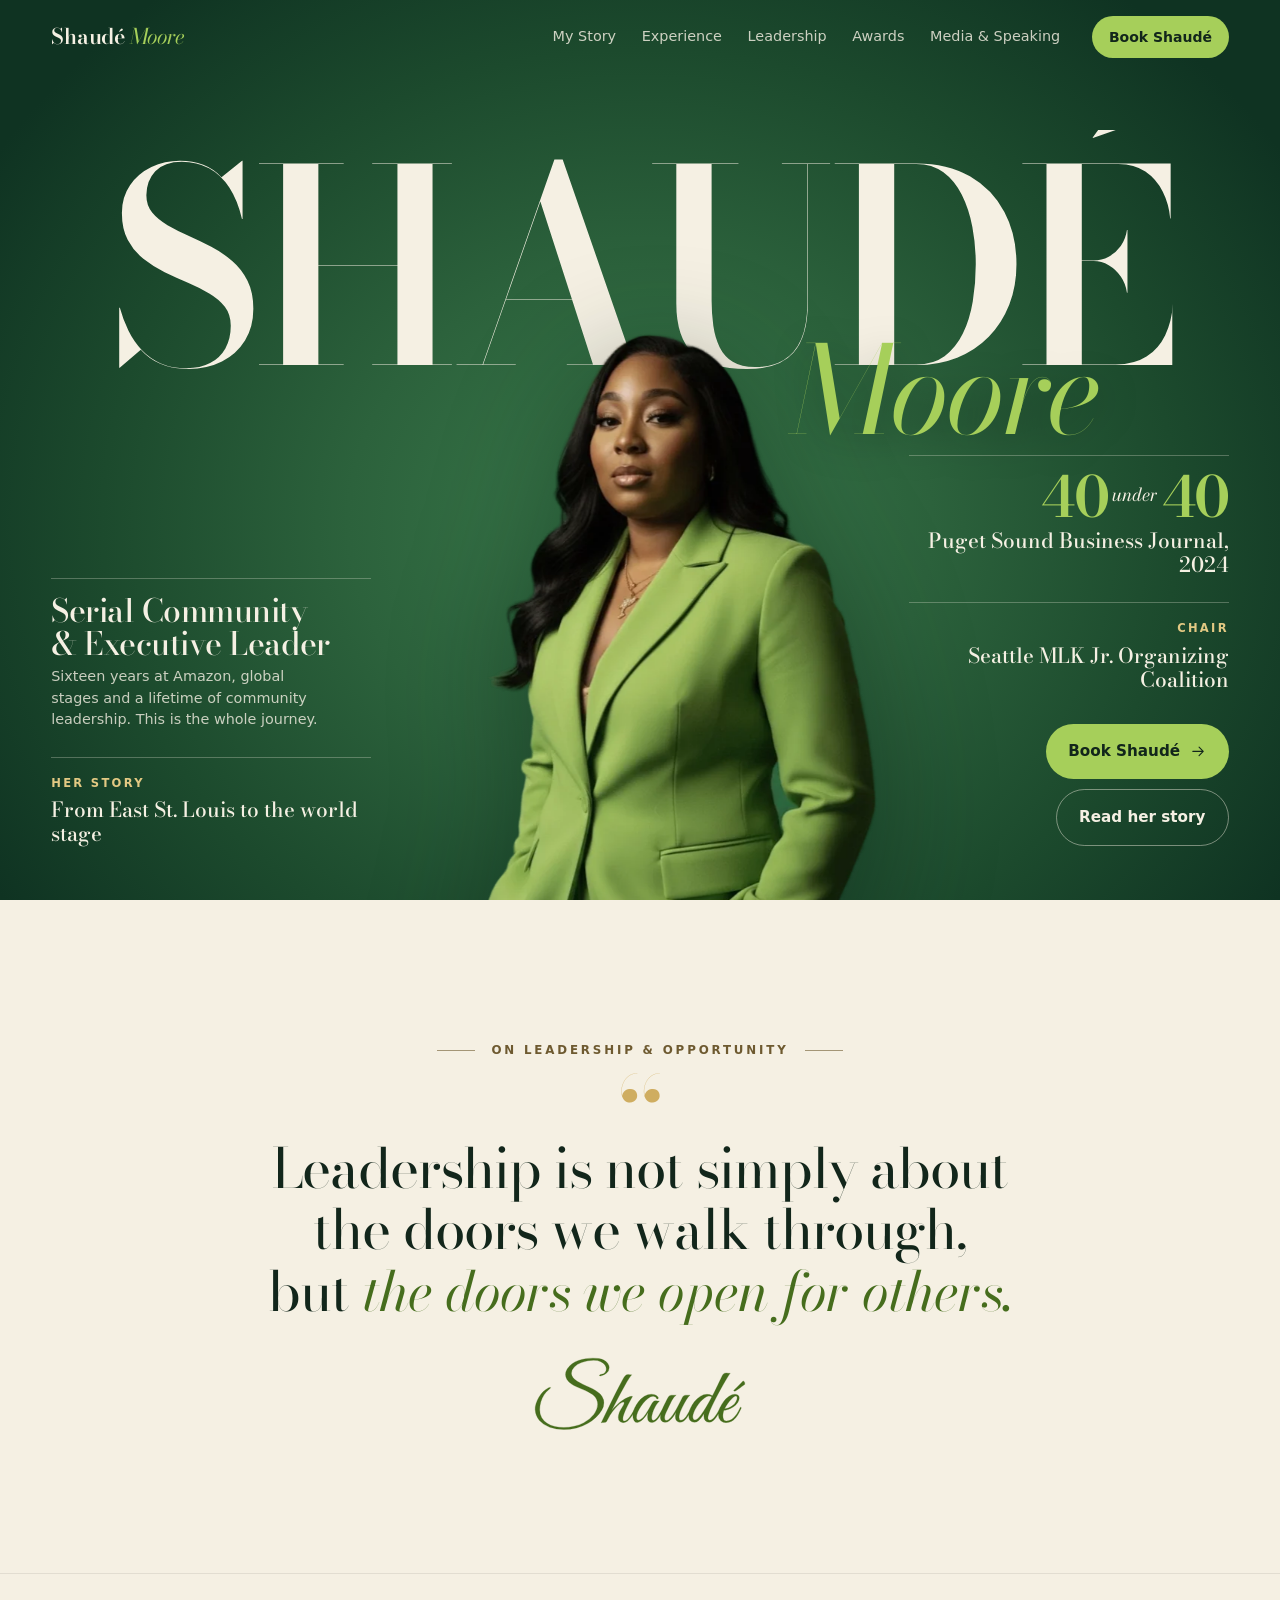
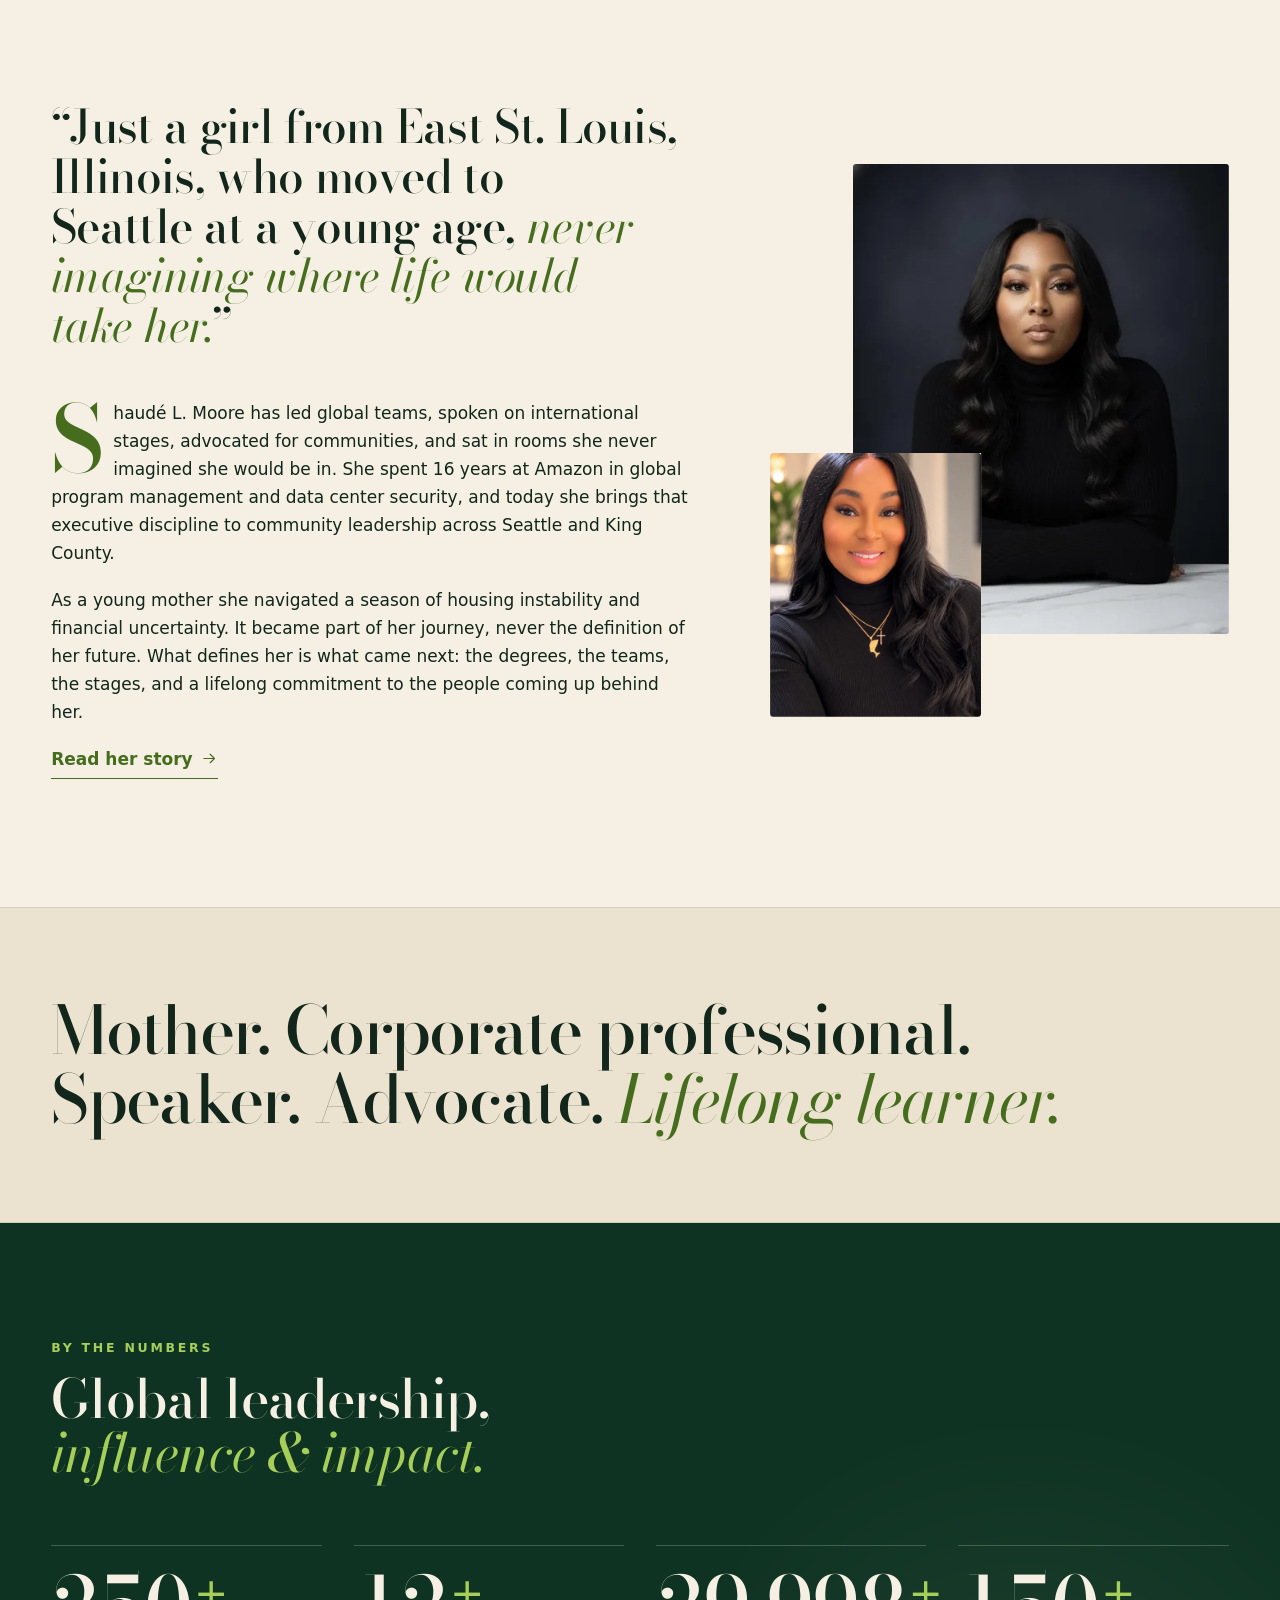
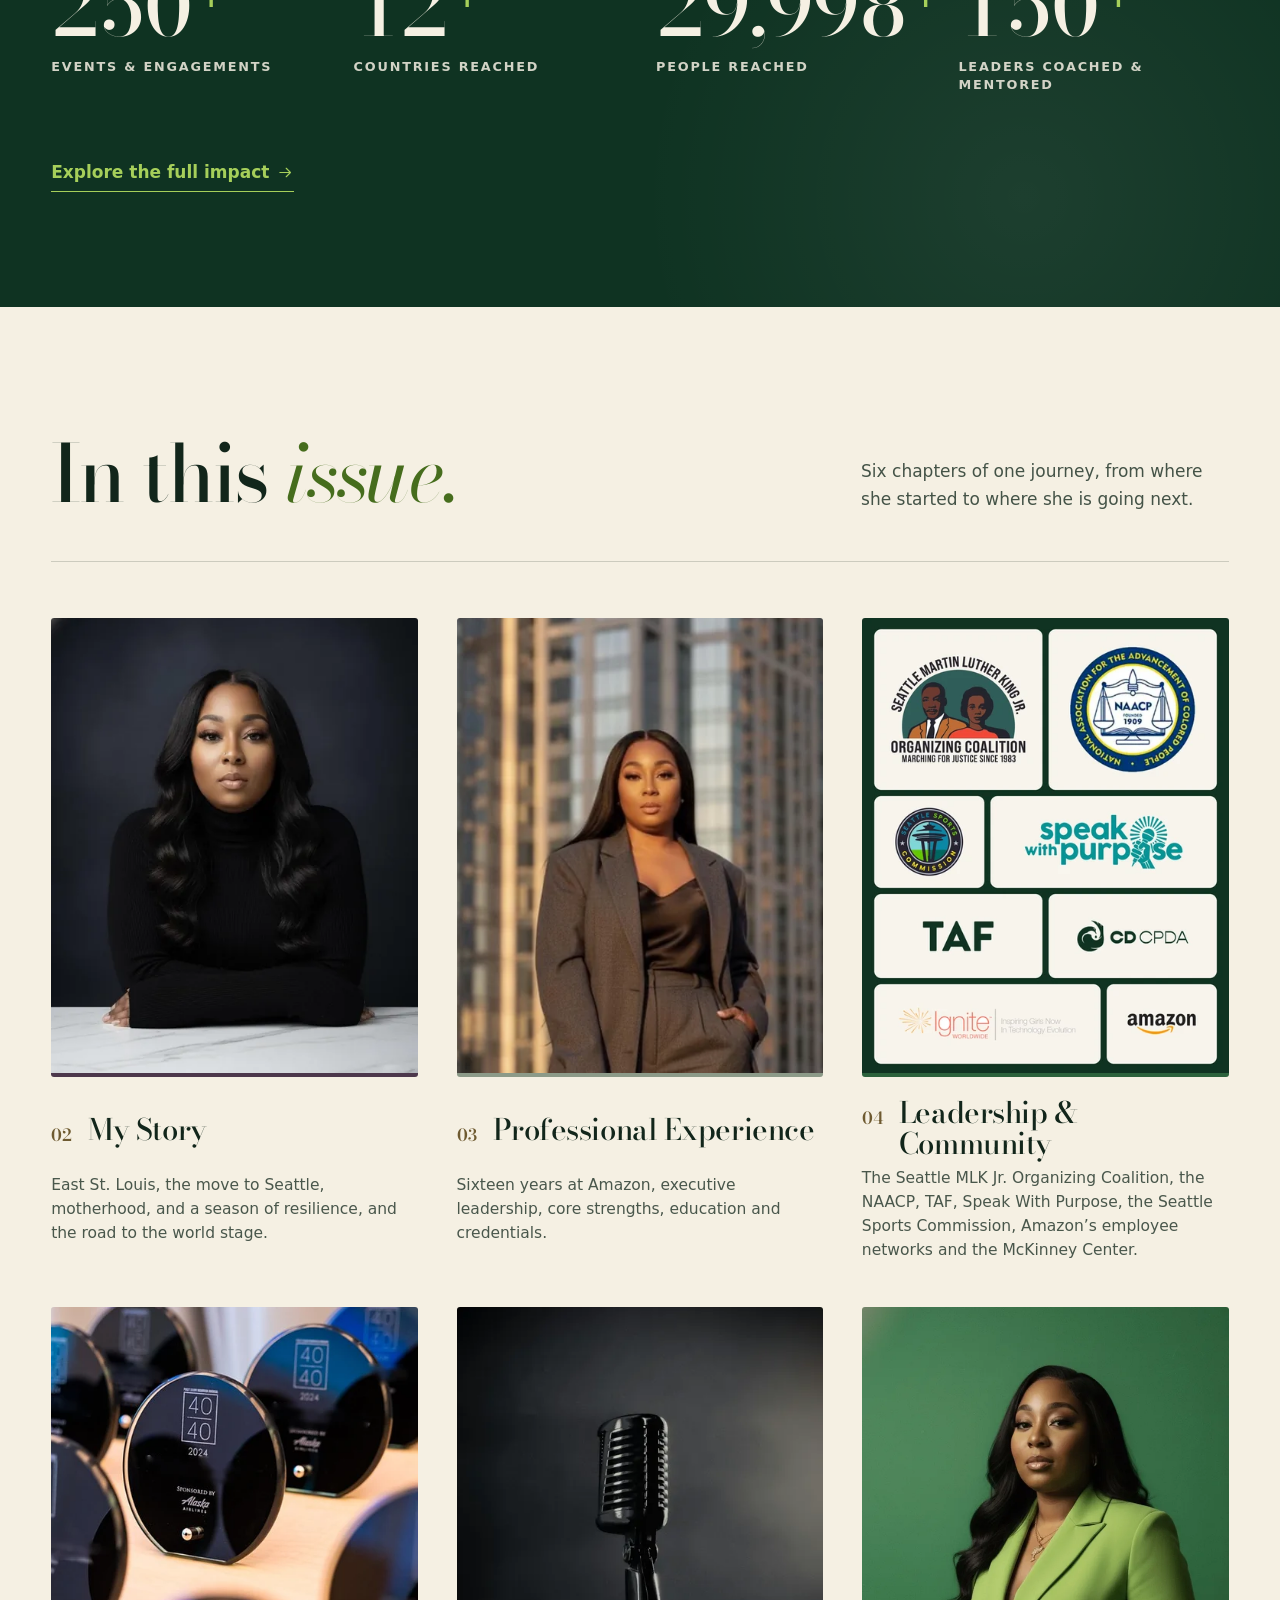
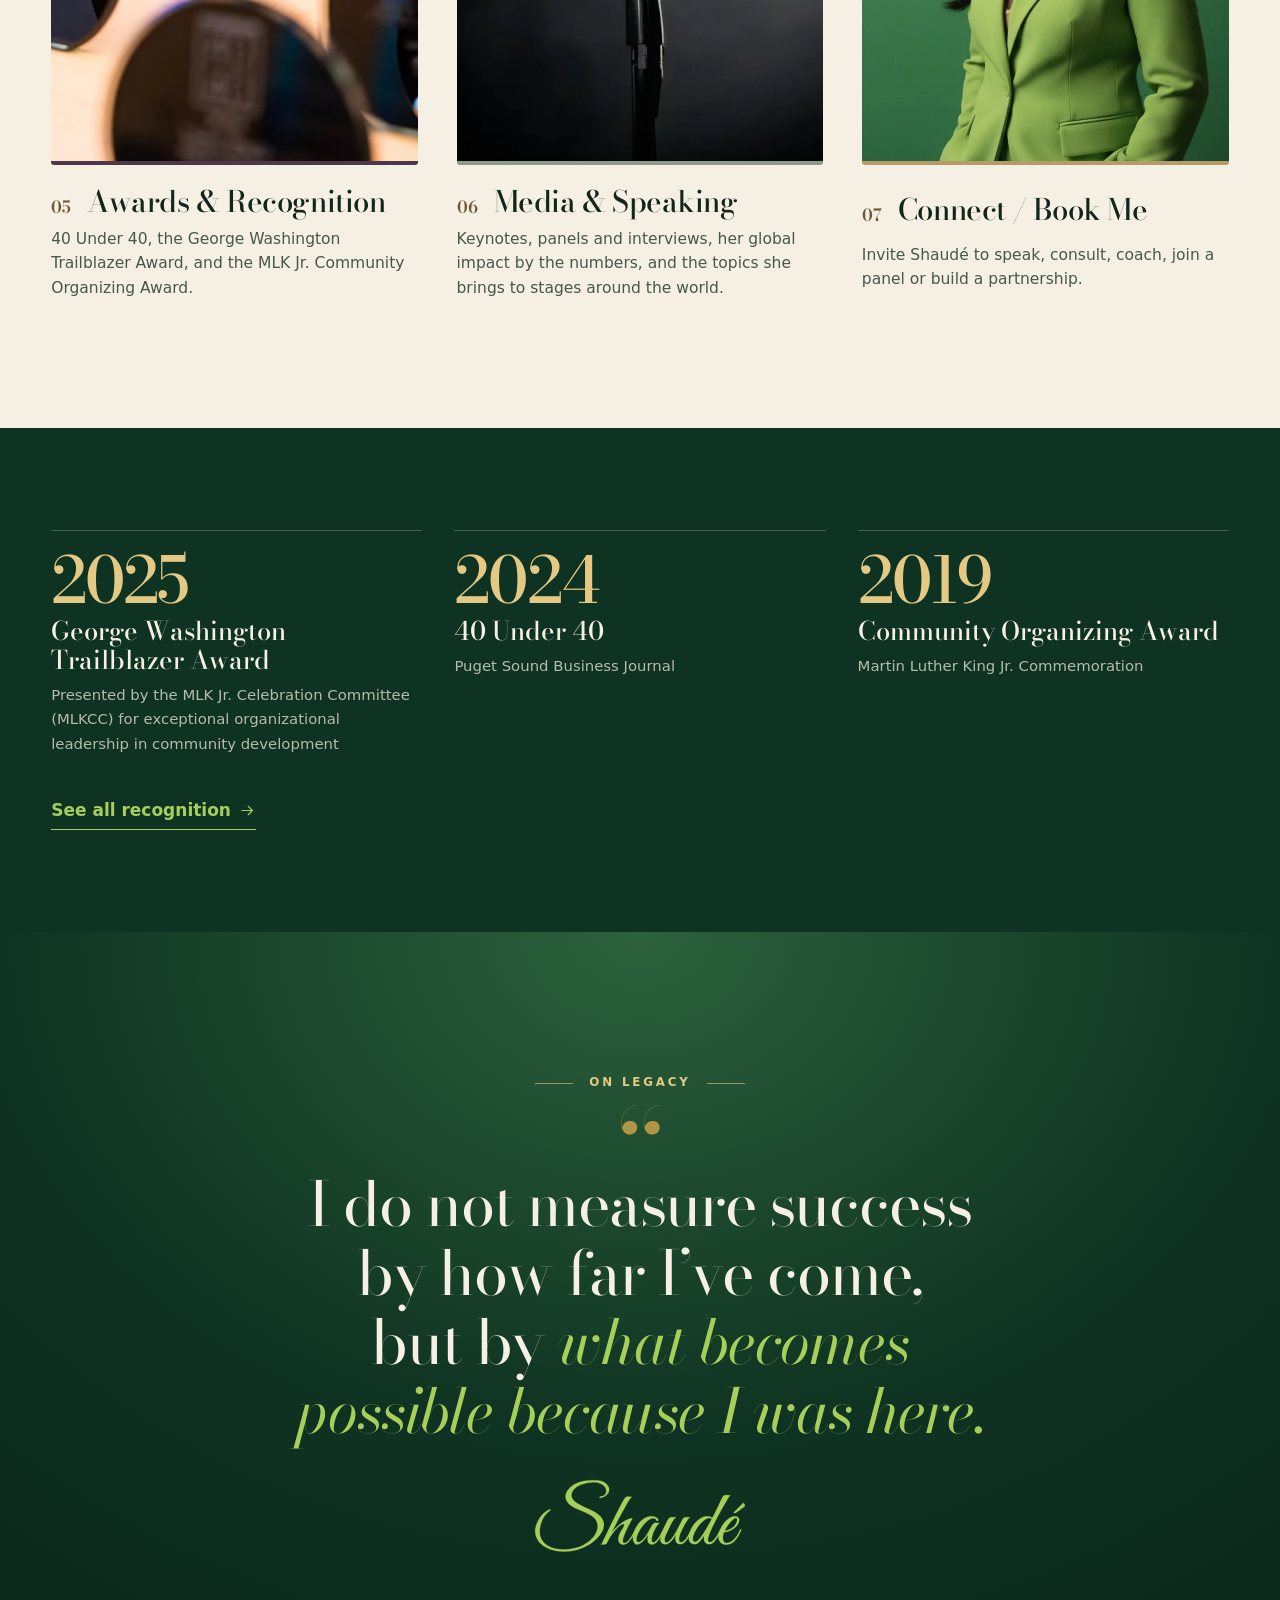
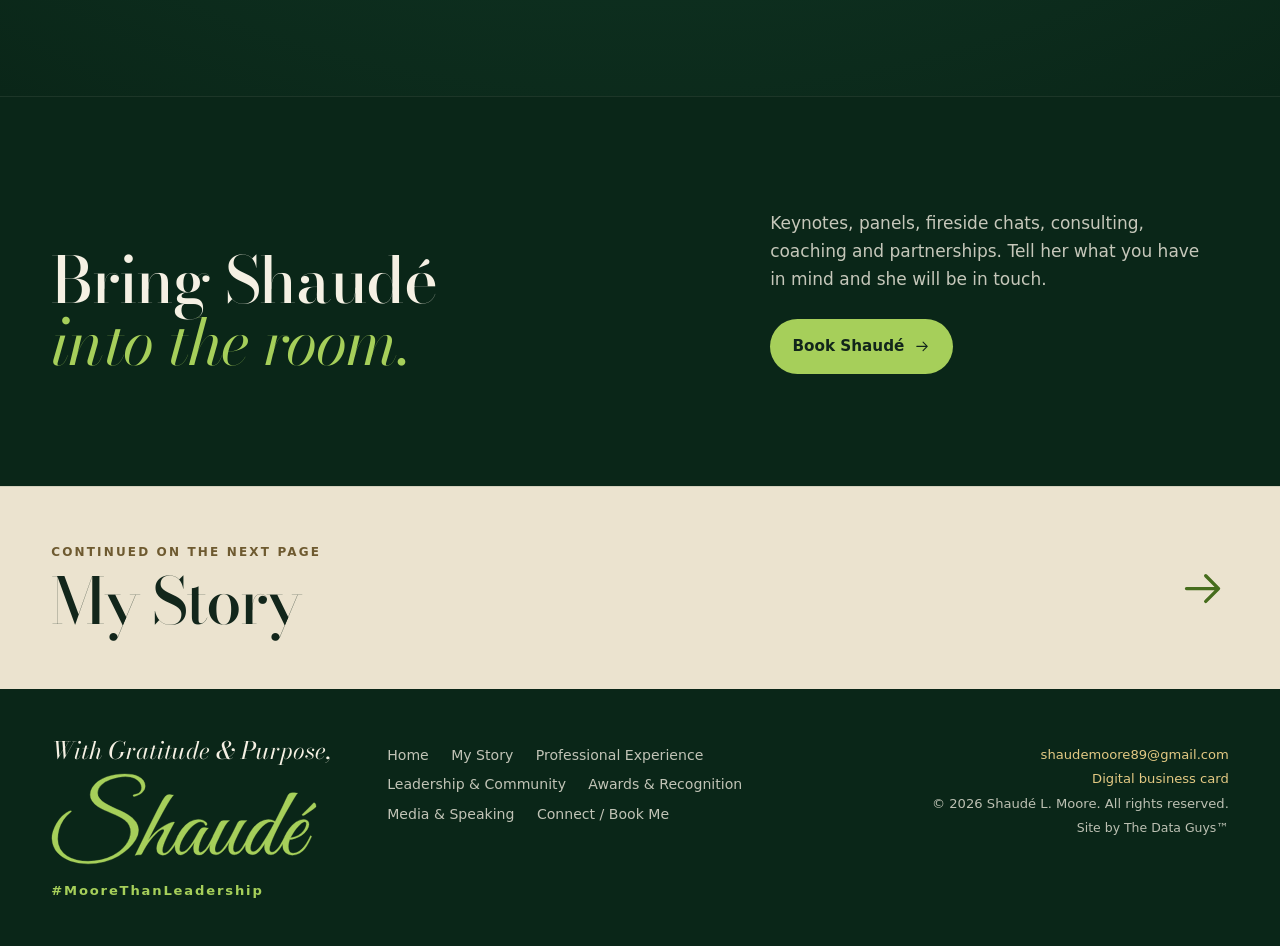
==== commit 53db3d56: "Point canonical, OG, sitemap and form subject to shaudemoore.com" ====
--- a/index.html
+++ b/index.html
@@ -7,19 +7,19 @@
 <meta name="description" content="Seattle executive leader, speaker and advocate. 16 years at Amazon, Chair of the Seattle MLK Jr. Organizing Coalition and a PSBJ 40 Under 40 honoree.">
 <meta name="author" content="Shaudé L. Moore">
 <meta name="robots" content="index, follow, max-image-preview:large, max-snippet:-1">
-<link rel="canonical" href="https://shaudemoore.pplx.app/">
+<link rel="canonical" href="https://shaudemoore.com/">
 <meta property="og:locale" content="en_US">
 <meta property="og:title" content="Shaudé Moore | Serial Community &amp; Executive Leader">
 <meta property="og:description" content="Seattle executive leader, speaker and advocate. 16 years at Amazon, Chair of the Seattle MLK Jr. Organizing Coalition and a PSBJ 40 Under 40 honoree.">
-<meta property="og:image" content="https://shaudemoore.pplx.app/img/og.jpg">
+<meta property="og:image" content="https://shaudemoore.com/img/og.jpg">
 <meta property="og:image:width" content="1200">
 <meta property="og:image:height" content="630">
 <meta property="og:image:alt" content="Shaudé Moore, Serial Community &amp; Executive Leader">
 <meta property="og:site_name" content="Shaudé Moore">
-<meta property="og:url" content="https://shaudemoore.pplx.app/">
+<meta property="og:url" content="https://shaudemoore.com/">
 <meta name="twitter:title" content="Shaudé Moore | Serial Community &amp; Executive Leader">
 <meta name="twitter:description" content="Seattle executive leader, speaker and advocate. 16 years at Amazon, Chair of the Seattle MLK Jr. Organizing Coalition and a PSBJ 40 Under 40 honoree.">
-<meta name="twitter:image" content="https://shaudemoore.pplx.app/img/og.jpg">
+<meta name="twitter:image" content="https://shaudemoore.com/img/og.jpg">
 <meta property="og:type" content="profile">
 <meta name="twitter:card" content="summary_large_image">
 <meta name="twitter:image:alt" content="Shaudé Moore, Serial Community &amp; Executive Leader">
@@ -37,7 +37,7 @@
 <link rel="preload" as="image" href="img/cover-cut-1100.webp" type="image/webp">
 <link rel="stylesheet" href="styles.css">
 <script>document.documentElement.classList.add('js')</script>
-<script type="application/ld+json">{"@context": "https://schema.org", "@graph": [{"@type": "WebSite", "@id": "https://shaudemoore.pplx.app/#website", "url": "https://shaudemoore.pplx.app/", "name": "Shaudé Moore", "inLanguage": "en-US", "publisher": {"@id": "https://shaudemoore.pplx.app/#shaude"}}, {"@type": "Person", "@id": "https://shaudemoore.pplx.app/#shaude", "name": "Shaudé L. Moore", "alternateName": ["Shaudé Moore", "Shaude Moore", "Shaude L. Moore"], "givenName": "Shaudé", "familyName": "Moore", "honorificSuffix": "BSHS, MBA", "jobTitle": "Serial Community & Executive Leader", "url": "https://shaudemoore.pplx.app/", "image": "https://shaudemoore.pplx.app/img/shaude-portrait.webp", "email": "mailto:shaudemoore89@gmail.com", "birthPlace": "East St. Louis, Illinois", "address": {"@type": "PostalAddress", "addressLocality": "Seattle", "addressRegion": "WA", "addressCountry": "US"}, "worksFor": {"@type": "Organization", "name": "Central District Community Preservation and Development Authority"}, "memberOf": [{"@type": "Organization", "name": "Seattle MLK Jr. Organizing Coalition"}, {"@type": "Organization", "name": "Seattle King County NAACP"}, {"@type": "Organization", "name": "Seattle Sports Commission"}, {"@type": "Organization", "name": "Technology Access Foundation"}, {"@type": "Organization", "name": "Speak With Purpose"}], "alumniOf": [{"@type": "EducationalOrganization", "name": "University of Phoenix"}, {"@type": "EducationalOrganization", "name": "Grand Canyon University"}, {"@type": "EducationalOrganization", "name": "Cornell University"}], "knowsAbout": ["Executive leadership", "Grant writing", "Resource development", "Community organizing", "Employee resource groups", "Corporate and community partnership", "Public speaking", "Diversity and inclusion"], "award": ["Puget Sound Business Journal 40 Under 40 (2024)", "George Washington Trailblazer Award (2025)", "Martin Luther King Jr. Commemoration Community Organizing Award (2019)"], "sameAs": ["https://www.linkedin.com/in/shaude-moore-edd-candidate-0b251350"]}, {"@type": "ProfilePage", "@id": "https://shaudemoore.pplx.app/#page", "url": "https://shaudemoore.pplx.app/", "name": "Shaudé Moore | Serial Community & Executive Leader", "description": "Seattle executive leader, speaker and advocate. 16 years at Amazon, Chair of the Seattle MLK Jr. Organizing Coalition and a PSBJ 40 Under 40 honoree.", "mainEntity": {"@id": "https://shaudemoore.pplx.app/#shaude"}, "isPartOf": {"@id": "https://shaudemoore.pplx.app/#website"}}]}</script>
+<script type="application/ld+json">{"@context": "https://schema.org", "@graph": [{"@type": "WebSite", "@id": "https://shaudemoore.com/#website", "url": "https://shaudemoore.com/", "name": "Shaudé Moore", "inLanguage": "en-US", "publisher": {"@id": "https://shaudemoore.com/#shaude"}}, {"@type": "Person", "@id": "https://shaudemoore.com/#shaude", "name": "Shaudé L. Moore", "alternateName": ["Shaudé Moore", "Shaude Moore", "Shaude L. Moore"], "givenName": "Shaudé", "familyName": "Moore", "honorificSuffix": "BSHS, MBA", "jobTitle": "Serial Community & Executive Leader", "url": "https://shaudemoore.com/", "image": "https://shaudemoore.com/img/shaude-portrait.webp", "email": "mailto:shaudemoore89@gmail.com", "birthPlace": "East St. Louis, Illinois", "address": {"@type": "PostalAddress", "addressLocality": "Seattle", "addressRegion": "WA", "addressCountry": "US"}, "worksFor": {"@type": "Organization", "name": "Central District Community Preservation and Development Authority"}, "memberOf": [{"@type": "Organization", "name": "Seattle MLK Jr. Organizing Coalition"}, {"@type": "Organization", "name": "Seattle King County NAACP"}, {"@type": "Organization", "name": "Seattle Sports Commission"}, {"@type": "Organization", "name": "Technology Access Foundation"}, {"@type": "Organization", "name": "Speak With Purpose"}], "alumniOf": [{"@type": "EducationalOrganization", "name": "University of Phoenix"}, {"@type": "EducationalOrganization", "name": "Grand Canyon University"}, {"@type": "EducationalOrganization", "name": "Cornell University"}], "knowsAbout": ["Executive leadership", "Grant writing", "Resource development", "Community organizing", "Employee resource groups", "Corporate and community partnership", "Public speaking", "Diversity and inclusion"], "award": ["Puget Sound Business Journal 40 Under 40 (2024)", "George Washington Trailblazer Award (2025)", "Martin Luther King Jr. Commemoration Community Organizing Award (2019)"], "sameAs": ["https://www.linkedin.com/in/shaude-moore-edd-candidate-0b251350"]}, {"@type": "ProfilePage", "@id": "https://shaudemoore.com/#page", "url": "https://shaudemoore.com/", "name": "Shaudé Moore | Serial Community & Executive Leader", "description": "Seattle executive leader, speaker and advocate. 16 years at Amazon, Chair of the Seattle MLK Jr. Organizing Coalition and a PSBJ 40 Under 40 honoree.", "mainEntity": {"@id": "https://shaudemoore.com/#shaude"}, "isPartOf": {"@id": "https://shaudemoore.com/#website"}}]}</script>
 </head>
 <body data-theme="home">
 <svg width="0" height="0" style="position:absolute" aria-hidden="true">
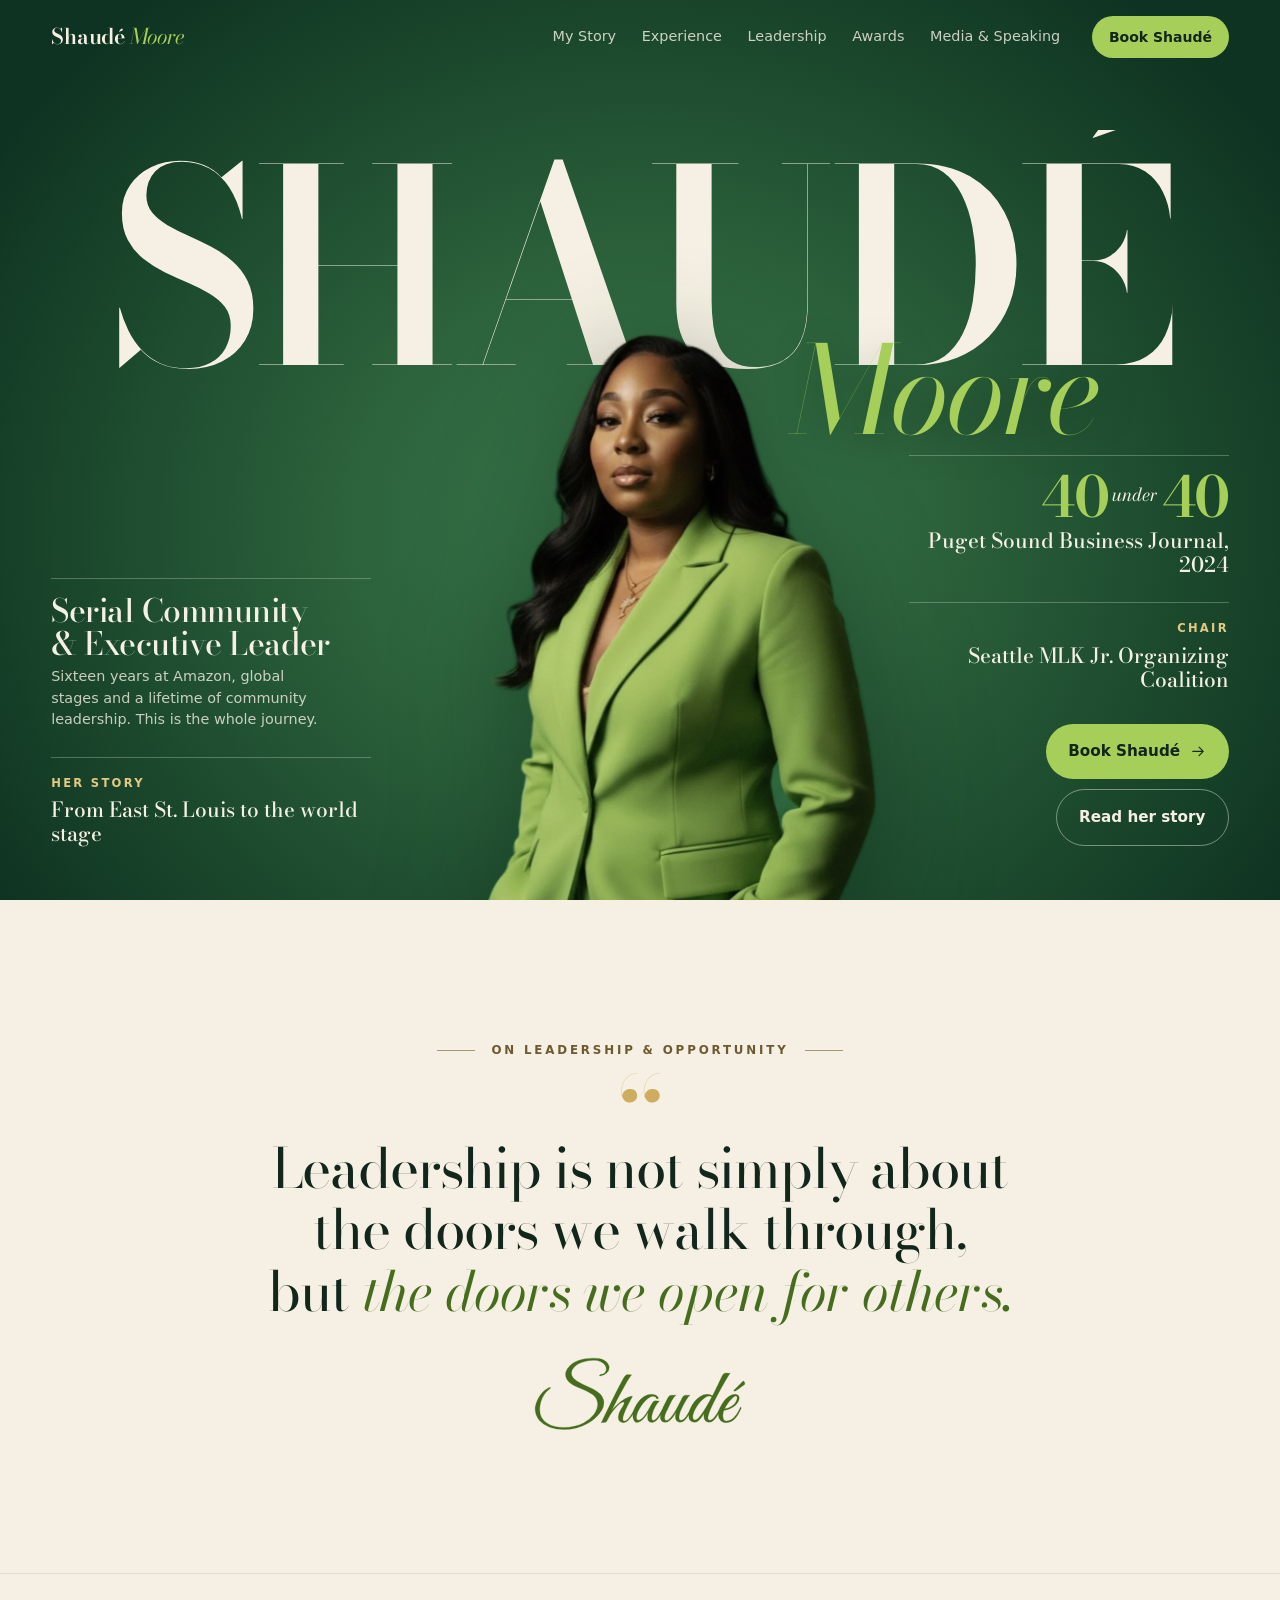
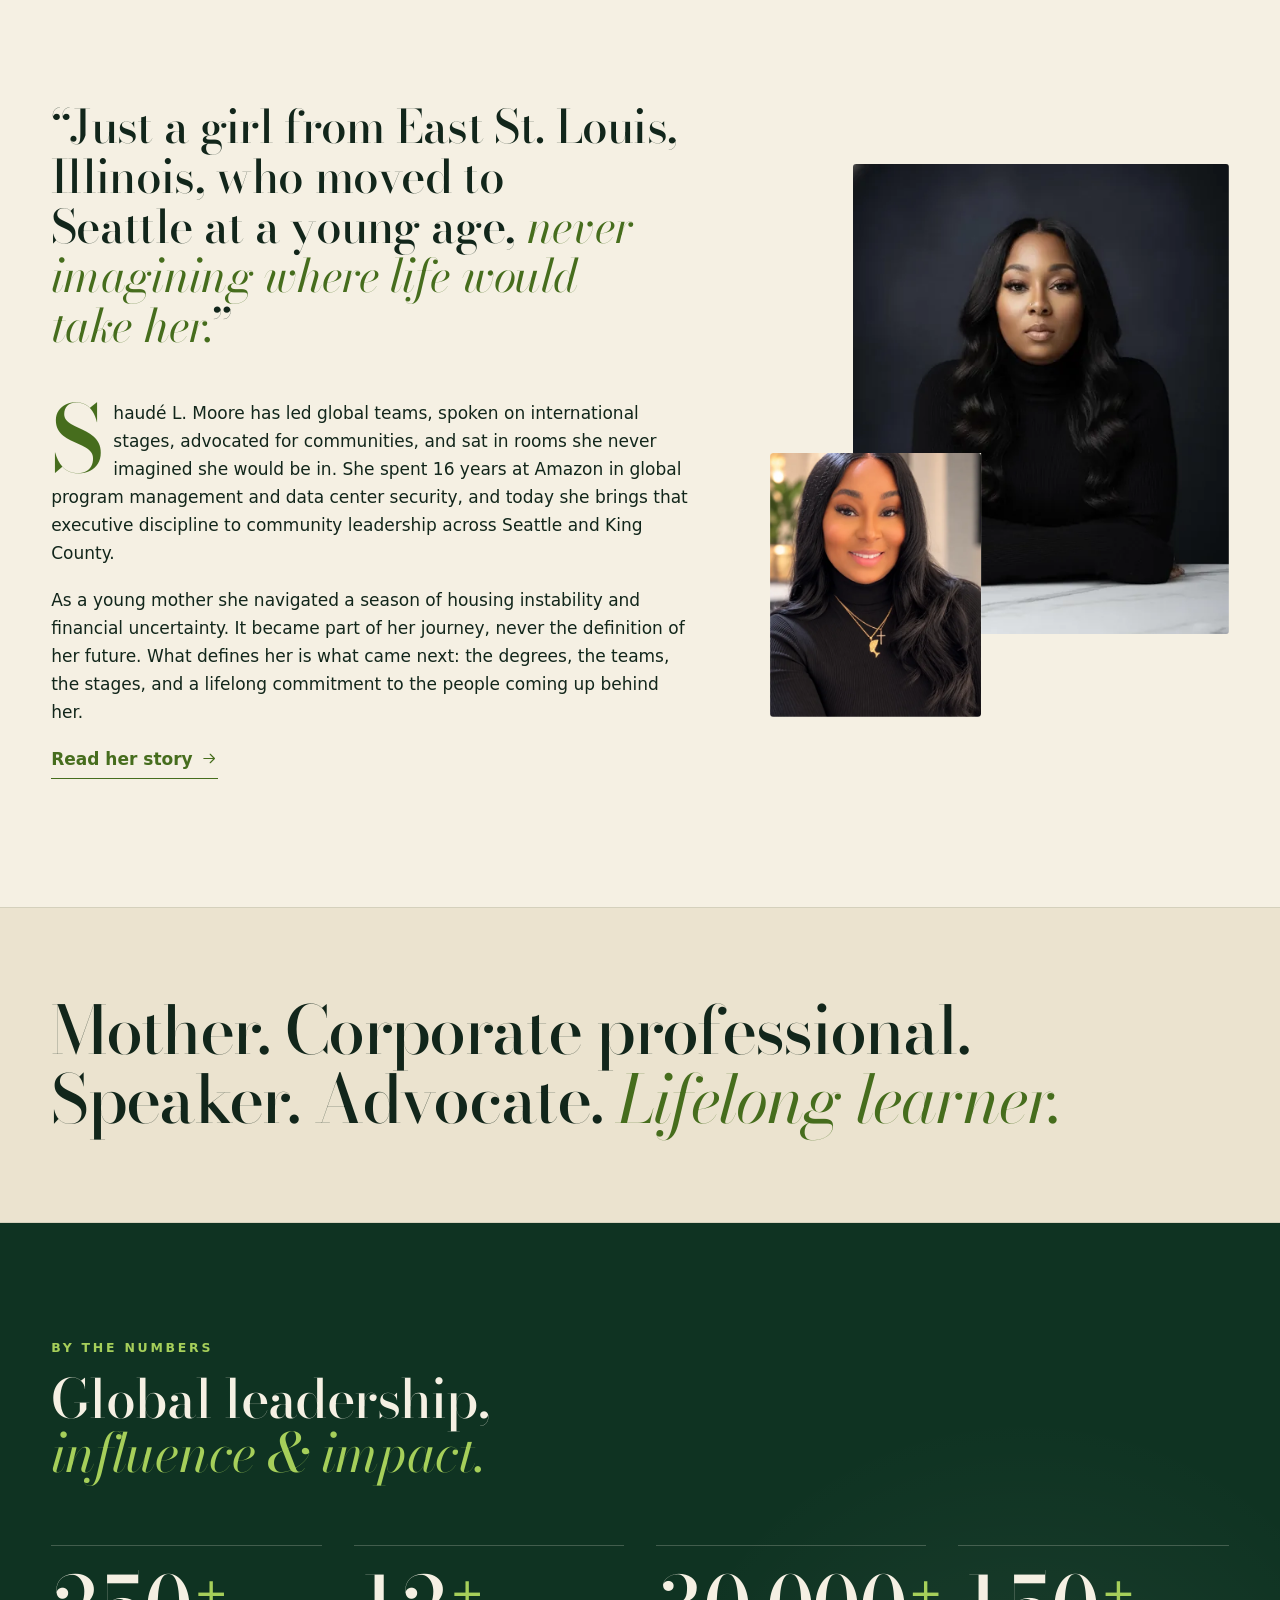
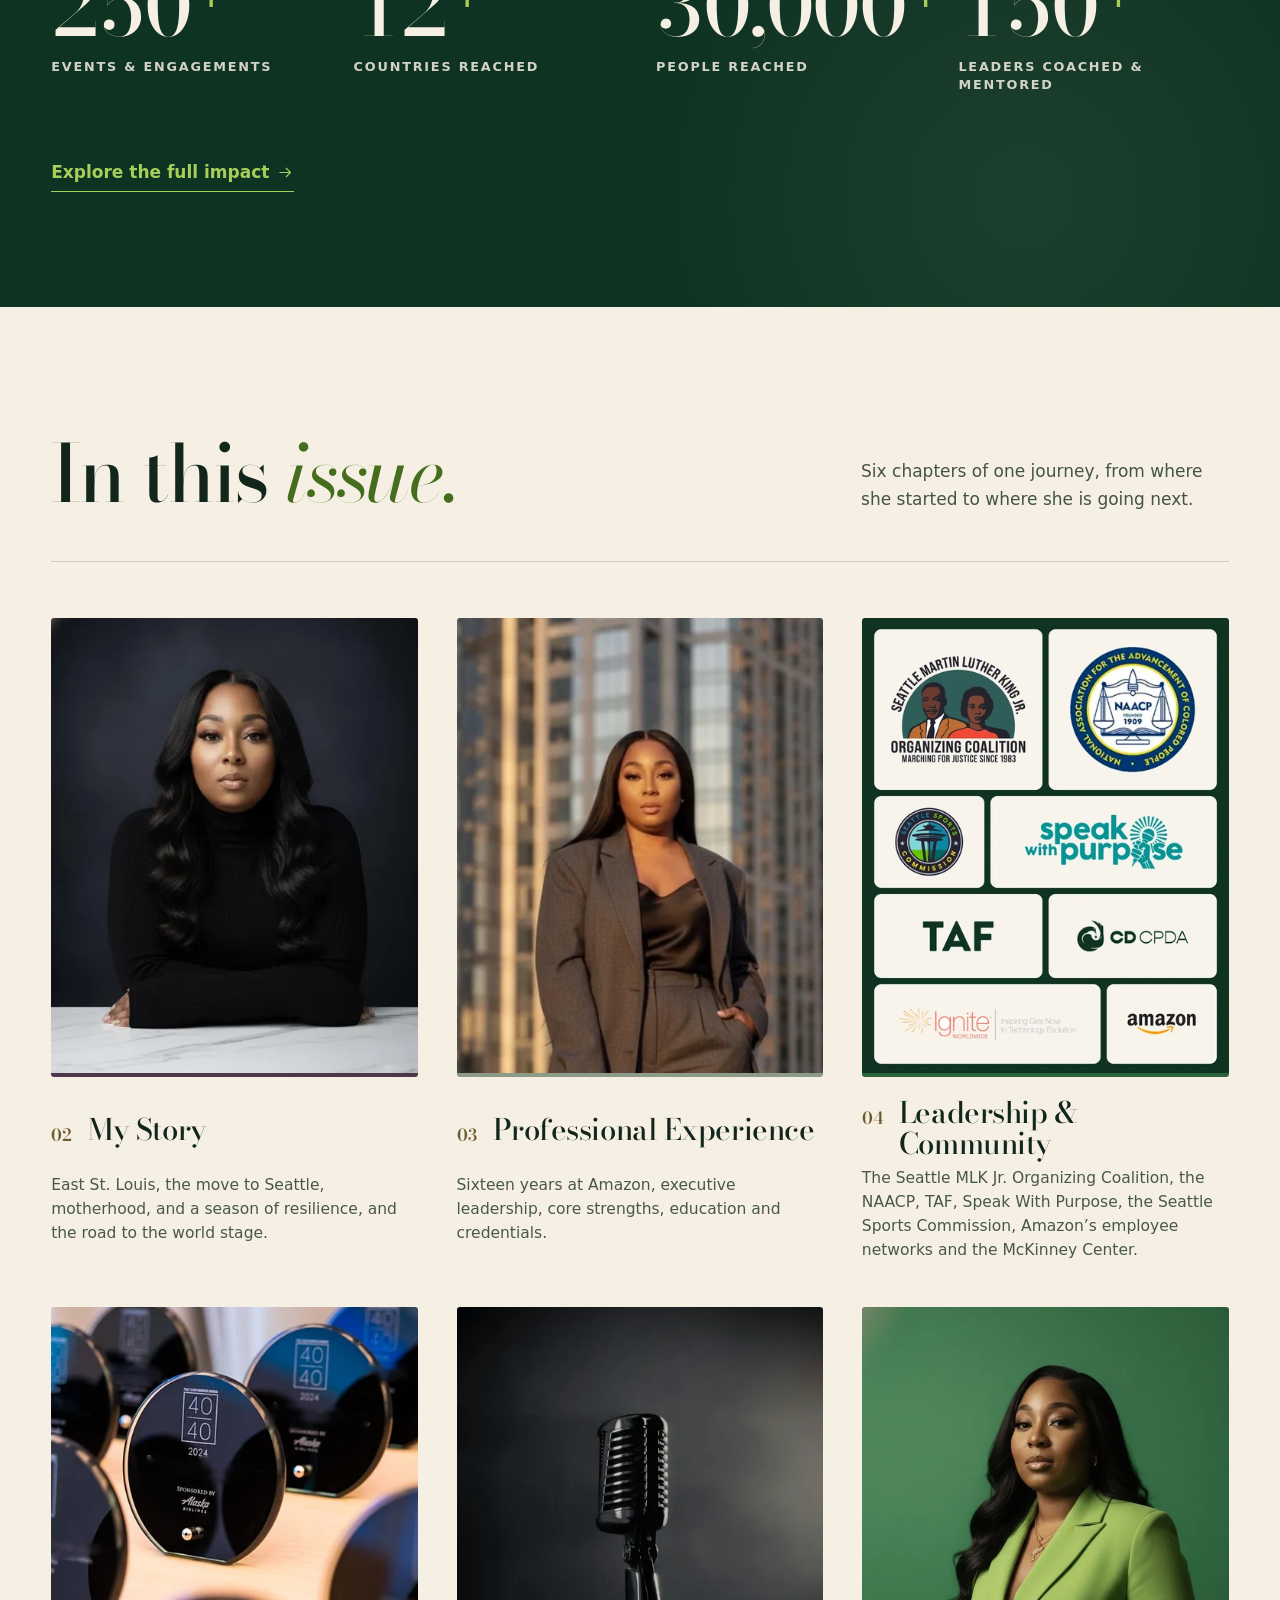
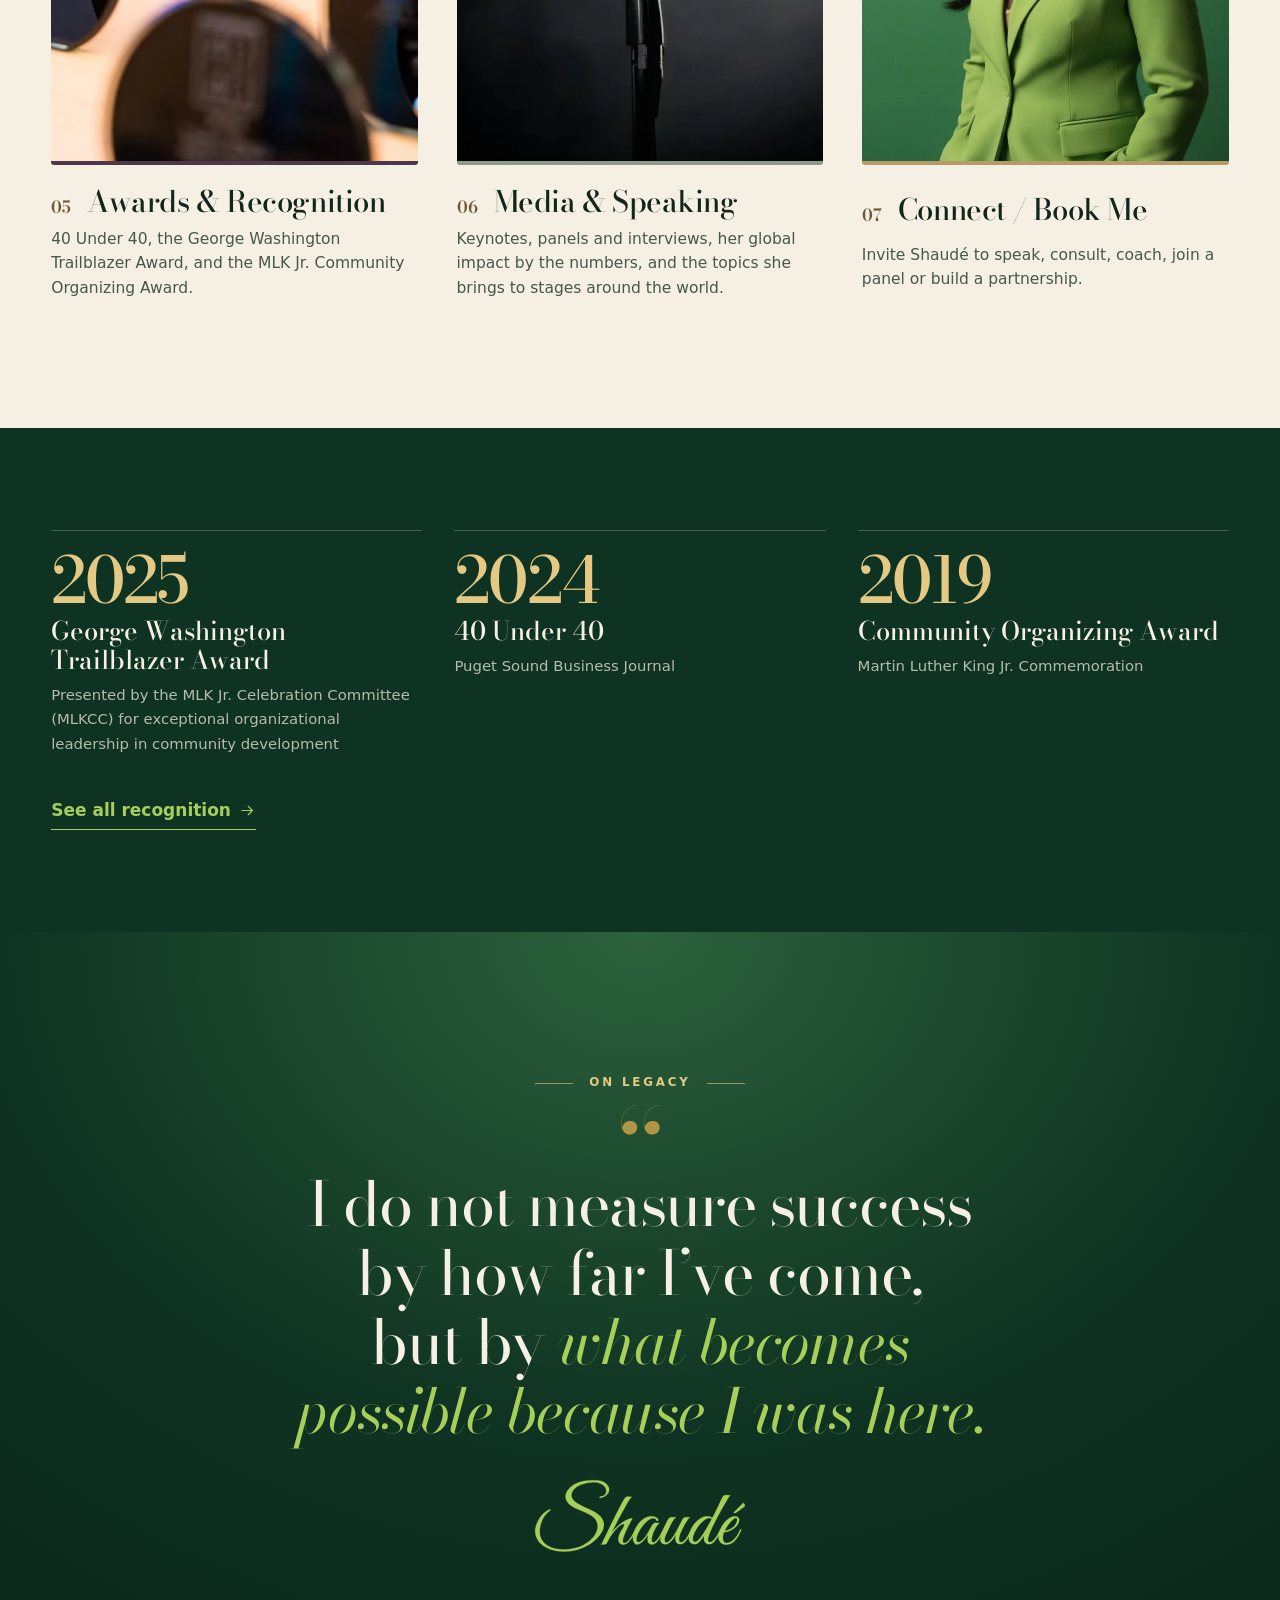
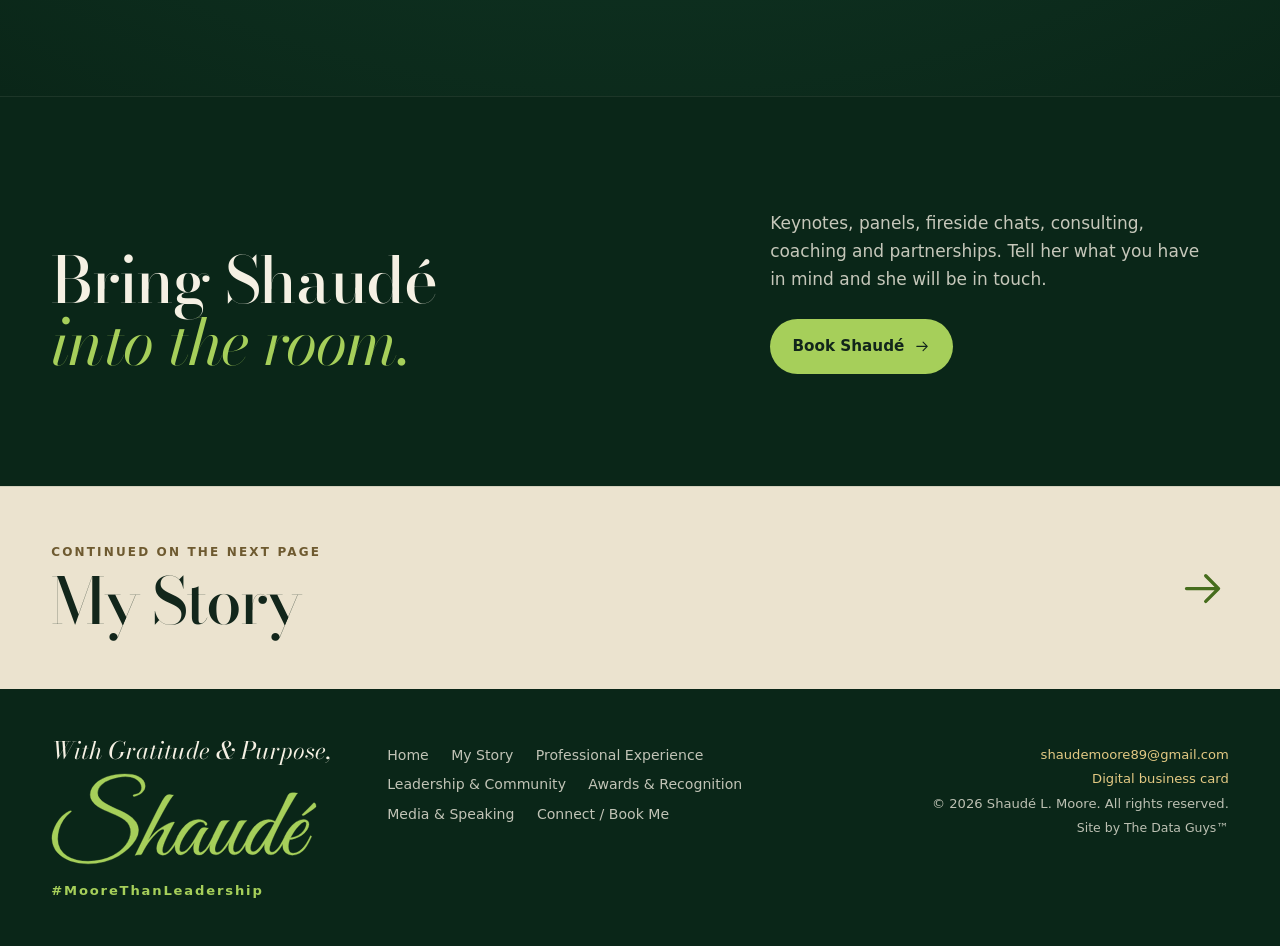
==== commit 83a8bcbb: "Add UNCF Seattle Leadership Council (since 2025)" ====
--- a/index.html
+++ b/index.html
@@ -37,7 +37,7 @@
 <link rel="preload" as="image" href="img/cover-cut-1100.webp" type="image/webp">
 <link rel="stylesheet" href="styles.css">
 <script>document.documentElement.classList.add('js')</script>
-<script type="application/ld+json">{"@context": "https://schema.org", "@graph": [{"@type": "WebSite", "@id": "https://shaudemoore.com/#website", "url": "https://shaudemoore.com/", "name": "Shaudé Moore", "inLanguage": "en-US", "publisher": {"@id": "https://shaudemoore.com/#shaude"}}, {"@type": "Person", "@id": "https://shaudemoore.com/#shaude", "name": "Shaudé L. Moore", "alternateName": ["Shaudé Moore", "Shaude Moore", "Shaude L. Moore"], "givenName": "Shaudé", "familyName": "Moore", "honorificSuffix": "BSHS, MBA", "jobTitle": "Serial Community & Executive Leader", "url": "https://shaudemoore.com/", "image": "https://shaudemoore.com/img/shaude-portrait.webp", "email": "mailto:shaudemoore89@gmail.com", "birthPlace": "East St. Louis, Illinois", "address": {"@type": "PostalAddress", "addressLocality": "Seattle", "addressRegion": "WA", "addressCountry": "US"}, "worksFor": {"@type": "Organization", "name": "Central District Community Preservation and Development Authority"}, "memberOf": [{"@type": "Organization", "name": "Seattle MLK Jr. Organizing Coalition"}, {"@type": "Organization", "name": "Seattle King County NAACP"}, {"@type": "Organization", "name": "Seattle Sports Commission"}, {"@type": "Organization", "name": "Technology Access Foundation"}, {"@type": "Organization", "name": "Speak With Purpose"}], "alumniOf": [{"@type": "EducationalOrganization", "name": "University of Phoenix"}, {"@type": "EducationalOrganization", "name": "Grand Canyon University"}, {"@type": "EducationalOrganization", "name": "Cornell University"}], "knowsAbout": ["Executive leadership", "Grant writing", "Resource development", "Community organizing", "Employee resource groups", "Corporate and community partnership", "Public speaking", "Diversity and inclusion"], "award": ["Puget Sound Business Journal 40 Under 40 (2024)", "George Washington Trailblazer Award (2025)", "Martin Luther King Jr. Commemoration Community Organizing Award (2019)"], "sameAs": ["https://www.linkedin.com/in/shaude-moore-edd-candidate-0b251350"]}, {"@type": "ProfilePage", "@id": "https://shaudemoore.com/#page", "url": "https://shaudemoore.com/", "name": "Shaudé Moore | Serial Community & Executive Leader", "description": "Seattle executive leader, speaker and advocate. 16 years at Amazon, Chair of the Seattle MLK Jr. Organizing Coalition and a PSBJ 40 Under 40 honoree.", "mainEntity": {"@id": "https://shaudemoore.com/#shaude"}, "isPartOf": {"@id": "https://shaudemoore.com/#website"}}]}</script>
+<script type="application/ld+json">{"@context": "https://schema.org", "@graph": [{"@type": "WebSite", "@id": "https://shaudemoore.com/#website", "url": "https://shaudemoore.com/", "name": "Shaudé Moore", "inLanguage": "en-US", "publisher": {"@id": "https://shaudemoore.com/#shaude"}}, {"@type": "Person", "@id": "https://shaudemoore.com/#shaude", "name": "Shaudé L. Moore", "alternateName": ["Shaudé Moore", "Shaude Moore", "Shaude L. Moore"], "givenName": "Shaudé", "familyName": "Moore", "honorificSuffix": "BSHS, MBA", "jobTitle": "Serial Community & Executive Leader", "url": "https://shaudemoore.com/", "image": "https://shaudemoore.com/img/shaude-portrait.webp", "email": "mailto:shaudemoore89@gmail.com", "birthPlace": "East St. Louis, Illinois", "address": {"@type": "PostalAddress", "addressLocality": "Seattle", "addressRegion": "WA", "addressCountry": "US"}, "worksFor": {"@type": "Organization", "name": "Central District Community Preservation and Development Authority"}, "memberOf": [{"@type": "Organization", "name": "Seattle MLK Jr. Organizing Coalition"}, {"@type": "Organization", "name": "Seattle King County NAACP"}, {"@type": "Organization", "name": "Seattle Sports Commission"}, {"@type": "Organization", "name": "Technology Access Foundation"}, {"@type": "Organization", "name": "Speak With Purpose"}, {"@type": "Organization", "name": "UNCF Seattle Leadership Council"}], "alumniOf": [{"@type": "EducationalOrganization", "name": "University of Phoenix"}, {"@type": "EducationalOrganization", "name": "Grand Canyon University"}, {"@type": "EducationalOrganization", "name": "Cornell University"}], "knowsAbout": ["Executive leadership", "Grant writing", "Resource development", "Community organizing", "Employee resource groups", "Corporate and community partnership", "Public speaking", "Diversity and inclusion"], "award": ["Puget Sound Business Journal 40 Under 40 (2024)", "George Washington Trailblazer Award (2025)", "Martin Luther King Jr. Commemoration Community Organizing Award (2019)"], "sameAs": ["https://www.linkedin.com/in/shaude-moore-edd-candidate-0b251350"]}, {"@type": "ProfilePage", "@id": "https://shaudemoore.com/#page", "url": "https://shaudemoore.com/", "name": "Shaudé Moore | Serial Community & Executive Leader", "description": "Seattle executive leader, speaker and advocate. 16 years at Amazon, Chair of the Seattle MLK Jr. Organizing Coalition and a PSBJ 40 Under 40 honoree.", "mainEntity": {"@id": "https://shaudemoore.com/#shaude"}, "isPartOf": {"@id": "https://shaudemoore.com/#website"}}]}</script>
 </head>
 <body data-theme="home">
 <svg width="0" height="0" style="position:absolute" aria-hidden="true">
--- a/styles.css
+++ b/styles.css
@@ -175,6 +175,7 @@
 .ev--mark .ev__y{color:var(--ink); -webkit-text-stroke:0}
 .ev--mark h4{color:var(--ink)}
 .ev--mark p{color:rgba(18,38,27,.85)}
+.ev--mark a{color:var(--ink); font-weight:600; text-decoration-color:rgba(18,38,27,.55)}
 .chron__rule{margin-inline:var(--gut); height:2px; background:rgba(245,240,227,.12); display:none}
 .chron__rule span{display:block; height:100%; background:var(--lime); transform-origin:0 50%; transform:scaleX(0)}
 .chron.is-pinned .chron__rule{display:block}
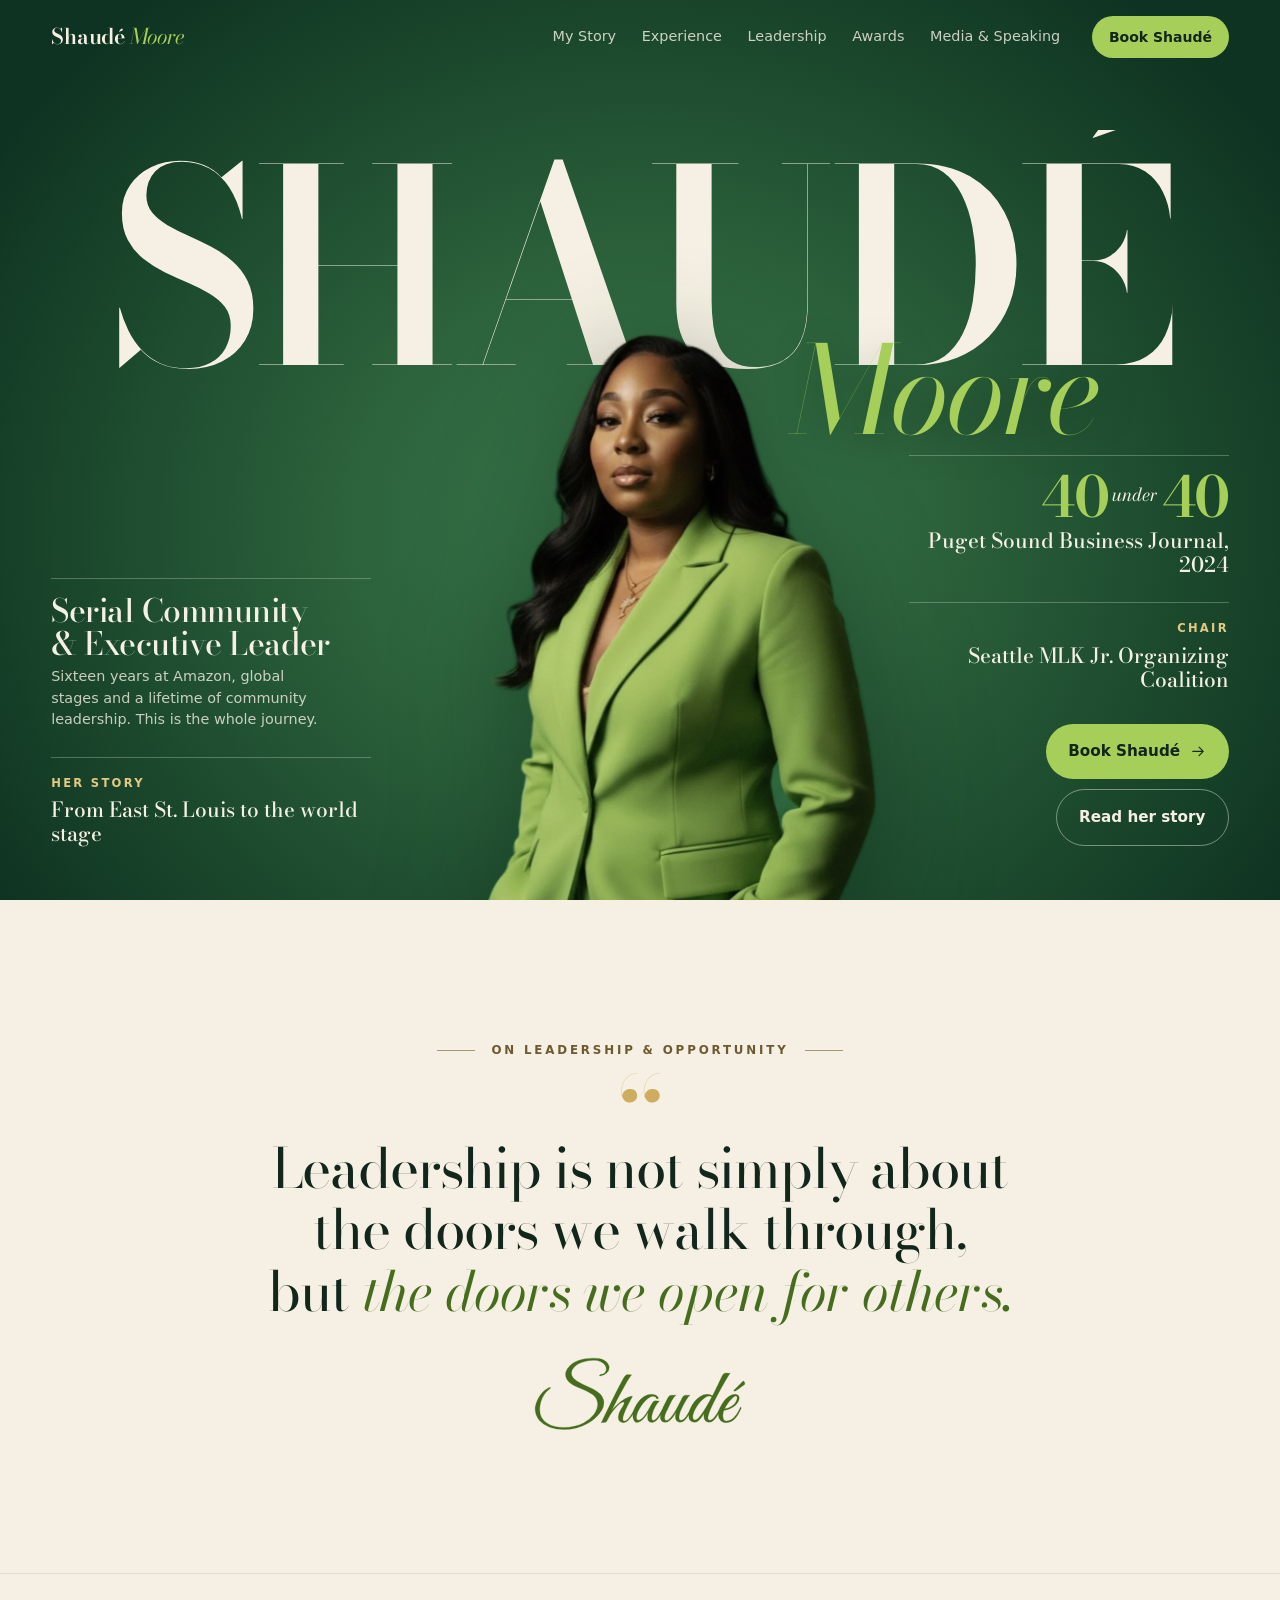
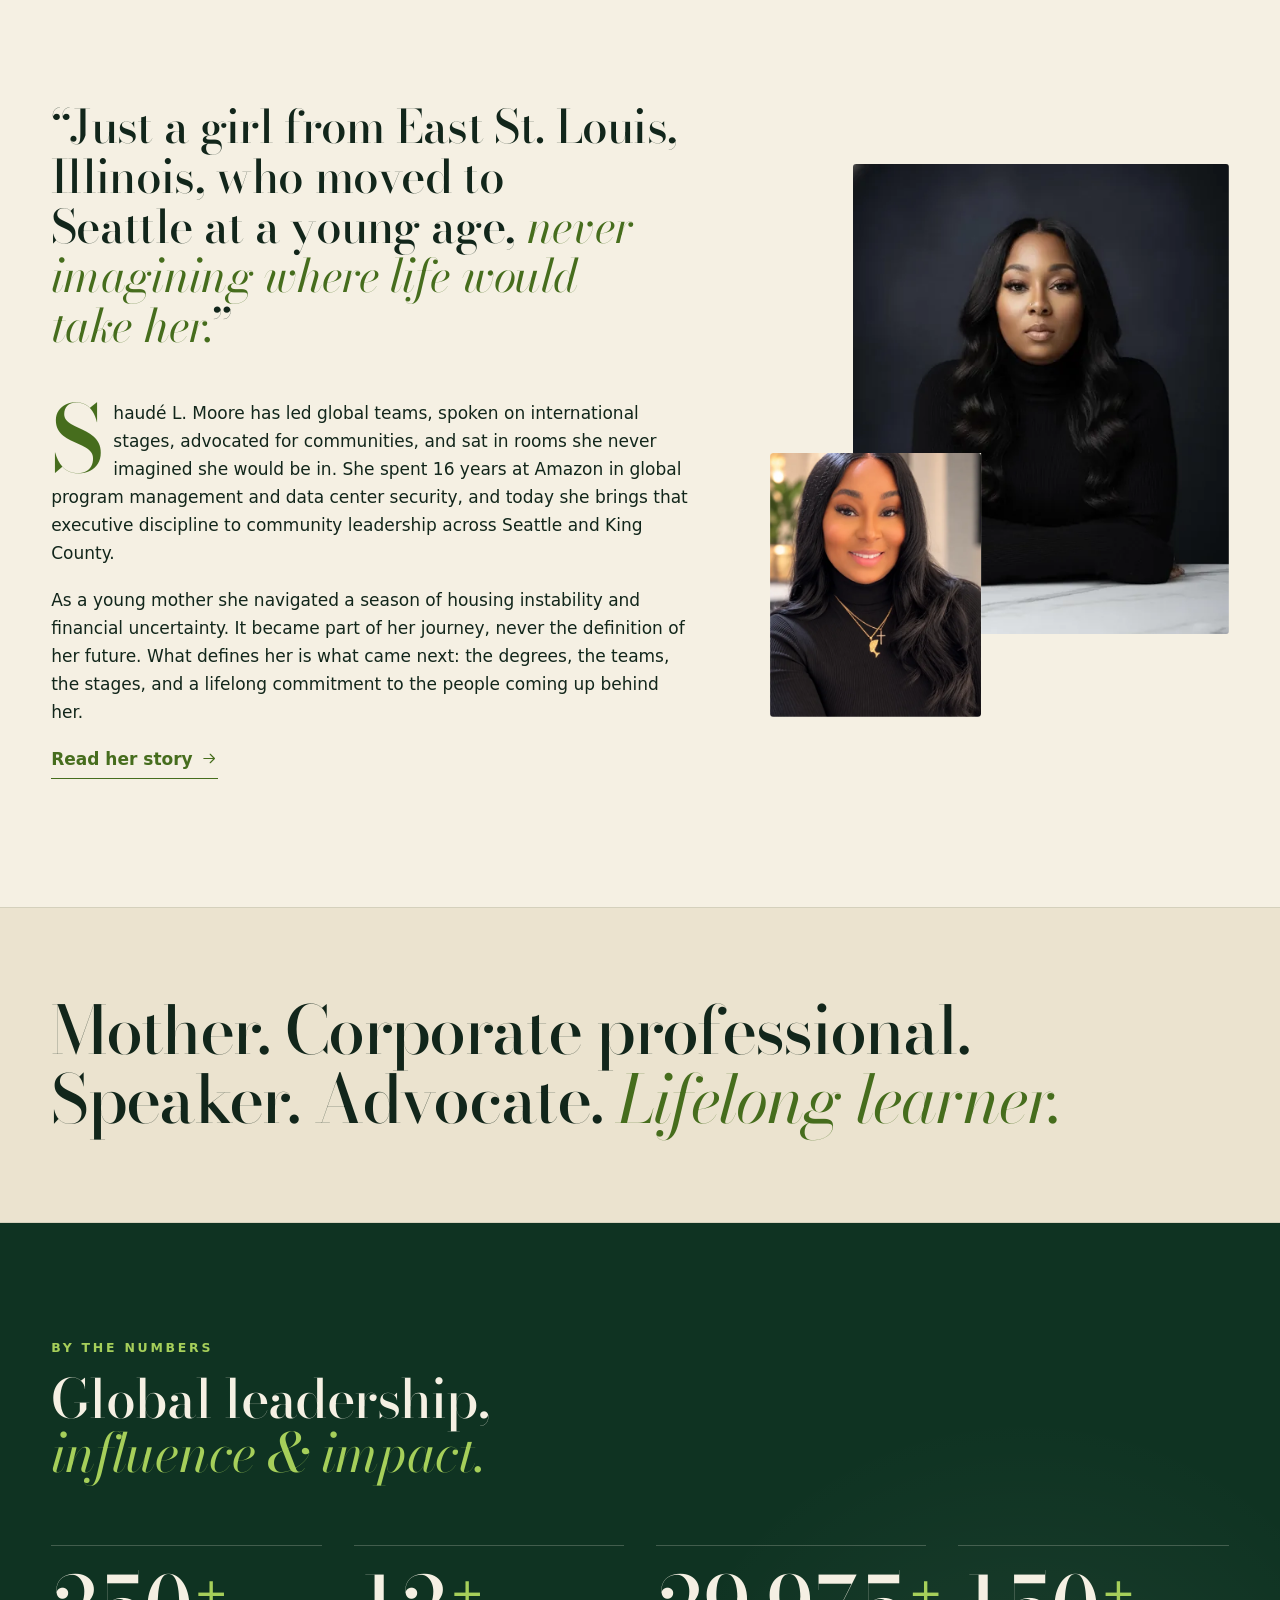
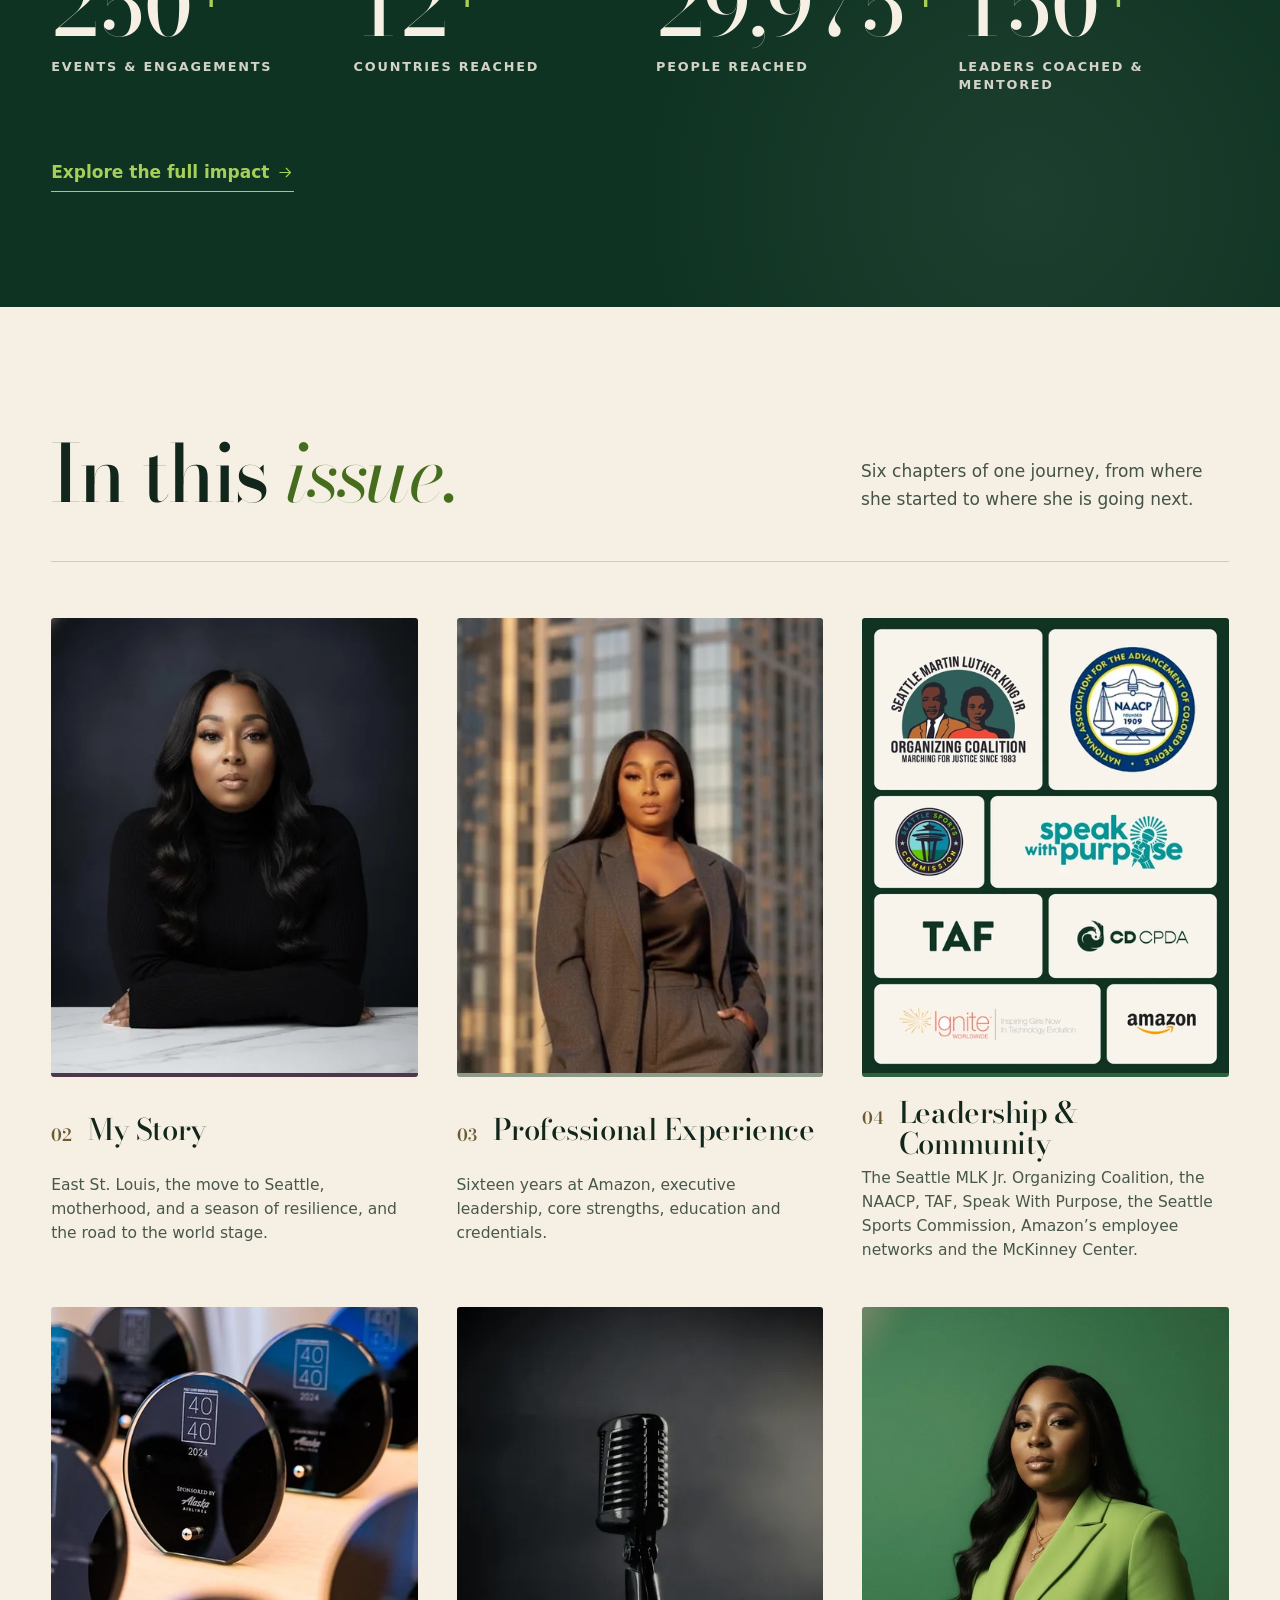
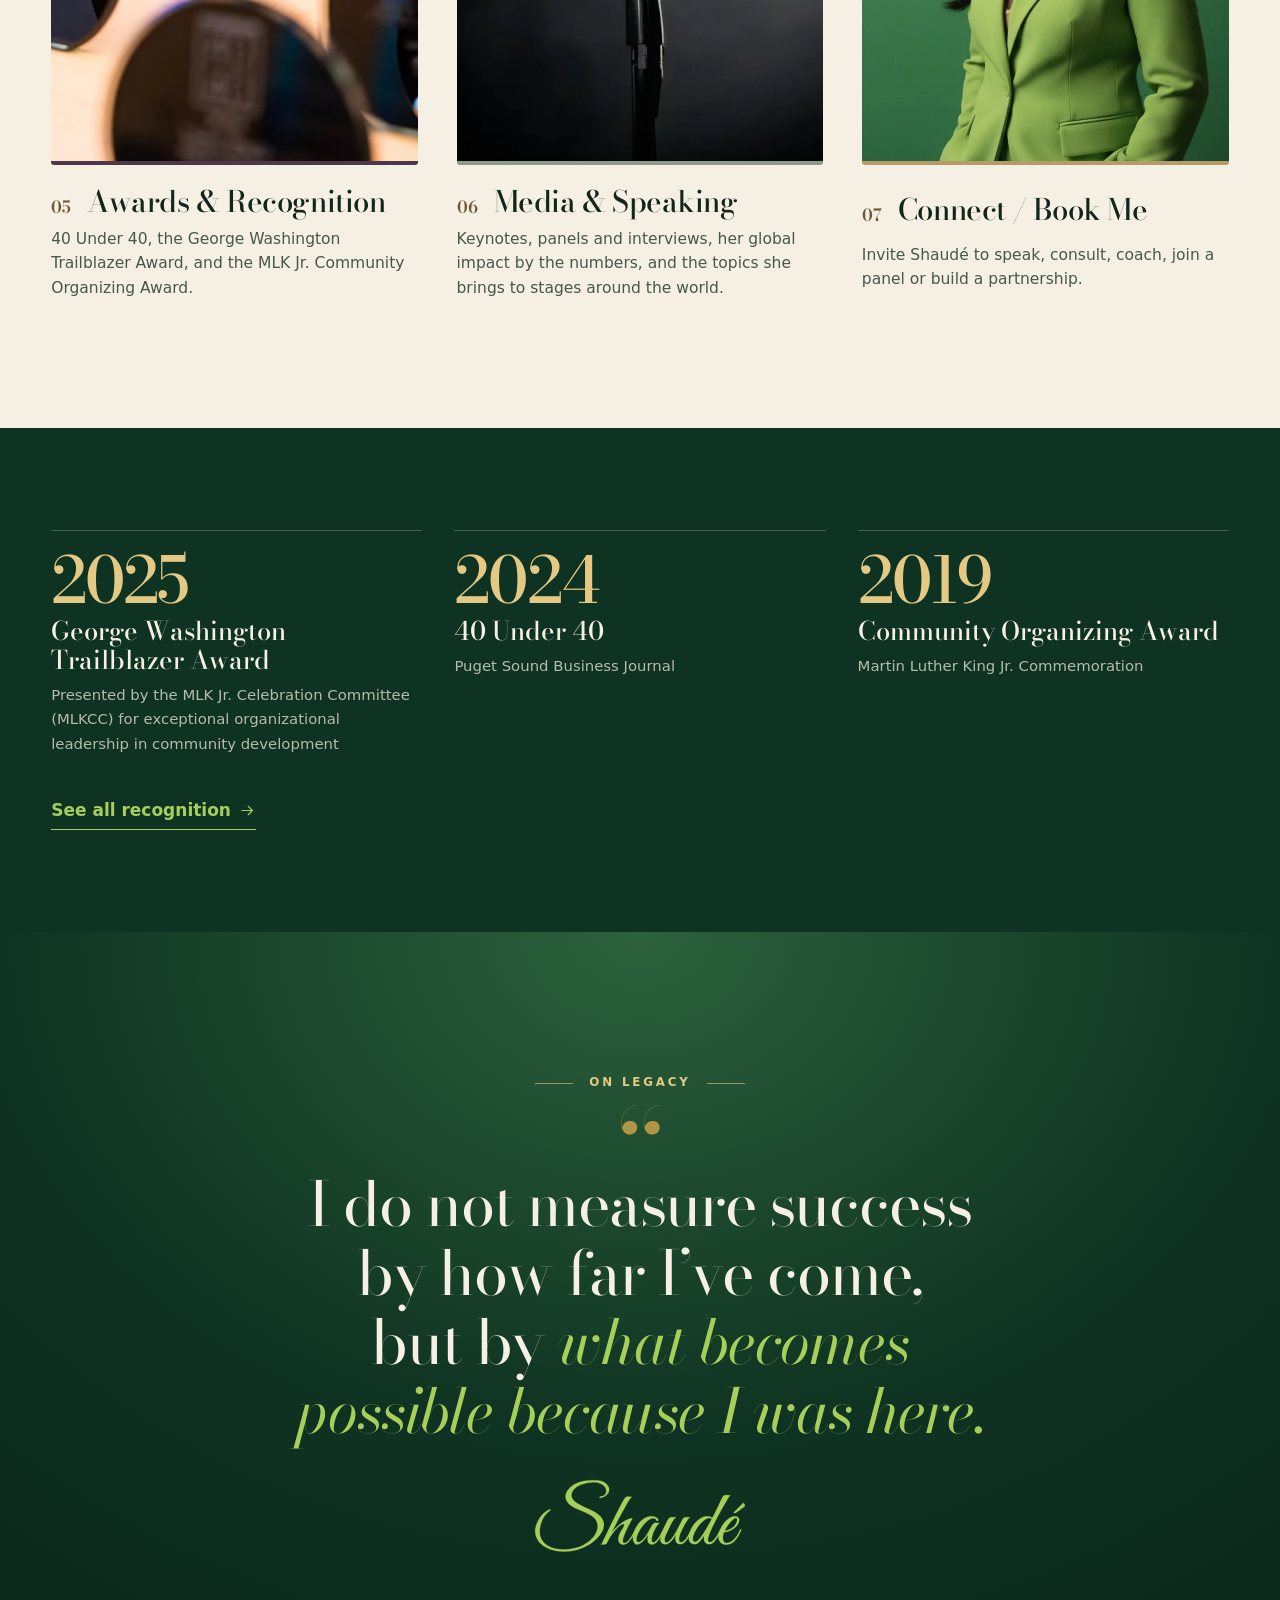
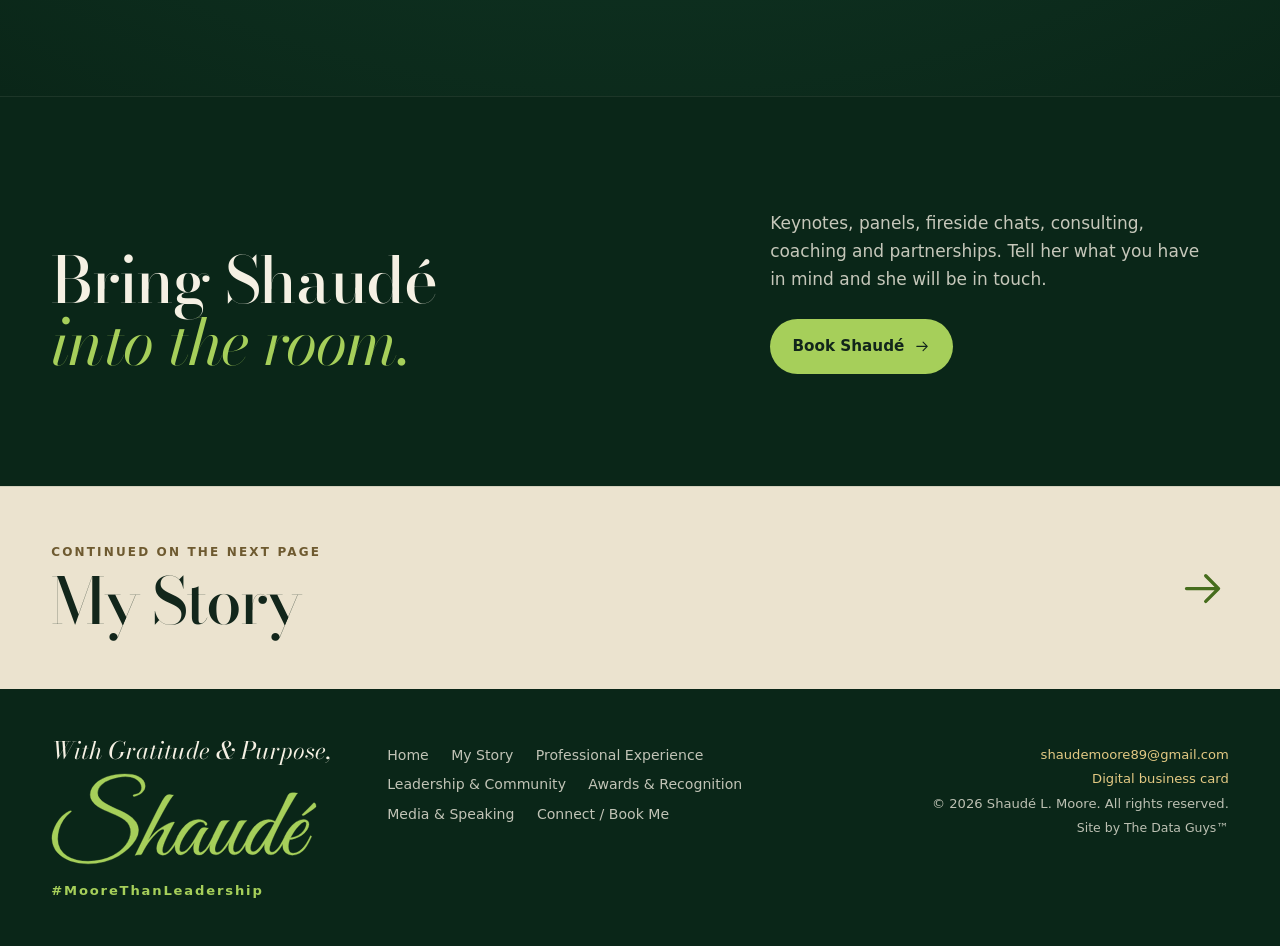
==== commit f8da2b6f: "Add Year Up United Black Opportunity Alliance membership" ====
--- a/index.html
+++ b/index.html
@@ -37,7 +37,7 @@
 <link rel="preload" as="image" href="img/cover-cut-1100.webp" type="image/webp">
 <link rel="stylesheet" href="styles.css">
 <script>document.documentElement.classList.add('js')</script>
-<script type="application/ld+json">{"@context": "https://schema.org", "@graph": [{"@type": "WebSite", "@id": "https://shaudemoore.com/#website", "url": "https://shaudemoore.com/", "name": "Shaudé Moore", "inLanguage": "en-US", "publisher": {"@id": "https://shaudemoore.com/#shaude"}}, {"@type": "Person", "@id": "https://shaudemoore.com/#shaude", "name": "Shaudé L. Moore", "alternateName": ["Shaudé Moore", "Shaude Moore", "Shaude L. Moore"], "givenName": "Shaudé", "familyName": "Moore", "honorificSuffix": "BSHS, MBA", "jobTitle": "Serial Community & Executive Leader", "url": "https://shaudemoore.com/", "image": "https://shaudemoore.com/img/shaude-portrait.webp", "email": "mailto:shaudemoore89@gmail.com", "birthPlace": "East St. Louis, Illinois", "address": {"@type": "PostalAddress", "addressLocality": "Seattle", "addressRegion": "WA", "addressCountry": "US"}, "worksFor": {"@type": "Organization", "name": "Central District Community Preservation and Development Authority"}, "memberOf": [{"@type": "Organization", "name": "Seattle MLK Jr. Organizing Coalition"}, {"@type": "Organization", "name": "Seattle King County NAACP"}, {"@type": "Organization", "name": "Seattle Sports Commission"}, {"@type": "Organization", "name": "Technology Access Foundation"}, {"@type": "Organization", "name": "Speak With Purpose"}, {"@type": "Organization", "name": "UNCF Seattle Leadership Council"}], "alumniOf": [{"@type": "EducationalOrganization", "name": "University of Phoenix"}, {"@type": "EducationalOrganization", "name": "Grand Canyon University"}, {"@type": "EducationalOrganization", "name": "Cornell University"}], "knowsAbout": ["Executive leadership", "Grant writing", "Resource development", "Community organizing", "Employee resource groups", "Corporate and community partnership", "Public speaking", "Diversity and inclusion"], "award": ["Puget Sound Business Journal 40 Under 40 (2024)", "George Washington Trailblazer Award (2025)", "Martin Luther King Jr. Commemoration Community Organizing Award (2019)"], "sameAs": ["https://www.linkedin.com/in/shaude-moore-edd-candidate-0b251350"]}, {"@type": "ProfilePage", "@id": "https://shaudemoore.com/#page", "url": "https://shaudemoore.com/", "name": "Shaudé Moore | Serial Community & Executive Leader", "description": "Seattle executive leader, speaker and advocate. 16 years at Amazon, Chair of the Seattle MLK Jr. Organizing Coalition and a PSBJ 40 Under 40 honoree.", "mainEntity": {"@id": "https://shaudemoore.com/#shaude"}, "isPartOf": {"@id": "https://shaudemoore.com/#website"}}]}</script>
+<script type="application/ld+json">{"@context": "https://schema.org", "@graph": [{"@type": "WebSite", "@id": "https://shaudemoore.com/#website", "url": "https://shaudemoore.com/", "name": "Shaudé Moore", "inLanguage": "en-US", "publisher": {"@id": "https://shaudemoore.com/#shaude"}}, {"@type": "Person", "@id": "https://shaudemoore.com/#shaude", "name": "Shaudé L. Moore", "alternateName": ["Shaudé Moore", "Shaude Moore", "Shaude L. Moore"], "givenName": "Shaudé", "familyName": "Moore", "honorificSuffix": "BSHS, MBA", "jobTitle": "Serial Community & Executive Leader", "url": "https://shaudemoore.com/", "image": "https://shaudemoore.com/img/shaude-portrait.webp", "email": "mailto:shaudemoore89@gmail.com", "birthPlace": "East St. Louis, Illinois", "address": {"@type": "PostalAddress", "addressLocality": "Seattle", "addressRegion": "WA", "addressCountry": "US"}, "worksFor": {"@type": "Organization", "name": "Central District Community Preservation and Development Authority"}, "memberOf": [{"@type": "Organization", "name": "Seattle MLK Jr. Organizing Coalition"}, {"@type": "Organization", "name": "Seattle King County NAACP"}, {"@type": "Organization", "name": "Seattle Sports Commission"}, {"@type": "Organization", "name": "Technology Access Foundation"}, {"@type": "Organization", "name": "Speak With Purpose"}, {"@type": "Organization", "name": "UNCF Seattle Leadership Council"}, {"@type": "Organization", "name": "Year Up United Black Opportunity Alliance"}], "alumniOf": [{"@type": "EducationalOrganization", "name": "University of Phoenix"}, {"@type": "EducationalOrganization", "name": "Grand Canyon University"}, {"@type": "EducationalOrganization", "name": "Cornell University"}], "knowsAbout": ["Executive leadership", "Grant writing", "Resource development", "Community organizing", "Employee resource groups", "Corporate and community partnership", "Public speaking", "Diversity and inclusion"], "award": ["Puget Sound Business Journal 40 Under 40 (2024)", "George Washington Trailblazer Award (2025)", "Martin Luther King Jr. Commemoration Community Organizing Award (2019)"], "sameAs": ["https://www.linkedin.com/in/shaude-moore-edd-candidate-0b251350"]}, {"@type": "ProfilePage", "@id": "https://shaudemoore.com/#page", "url": "https://shaudemoore.com/", "name": "Shaudé Moore | Serial Community & Executive Leader", "description": "Seattle executive leader, speaker and advocate. 16 years at Amazon, Chair of the Seattle MLK Jr. Organizing Coalition and a PSBJ 40 Under 40 honoree.", "mainEntity": {"@id": "https://shaudemoore.com/#shaude"}, "isPartOf": {"@id": "https://shaudemoore.com/#website"}}]}</script>
 </head>
 <body data-theme="home">
 <svg width="0" height="0" style="position:absolute" aria-hidden="true">
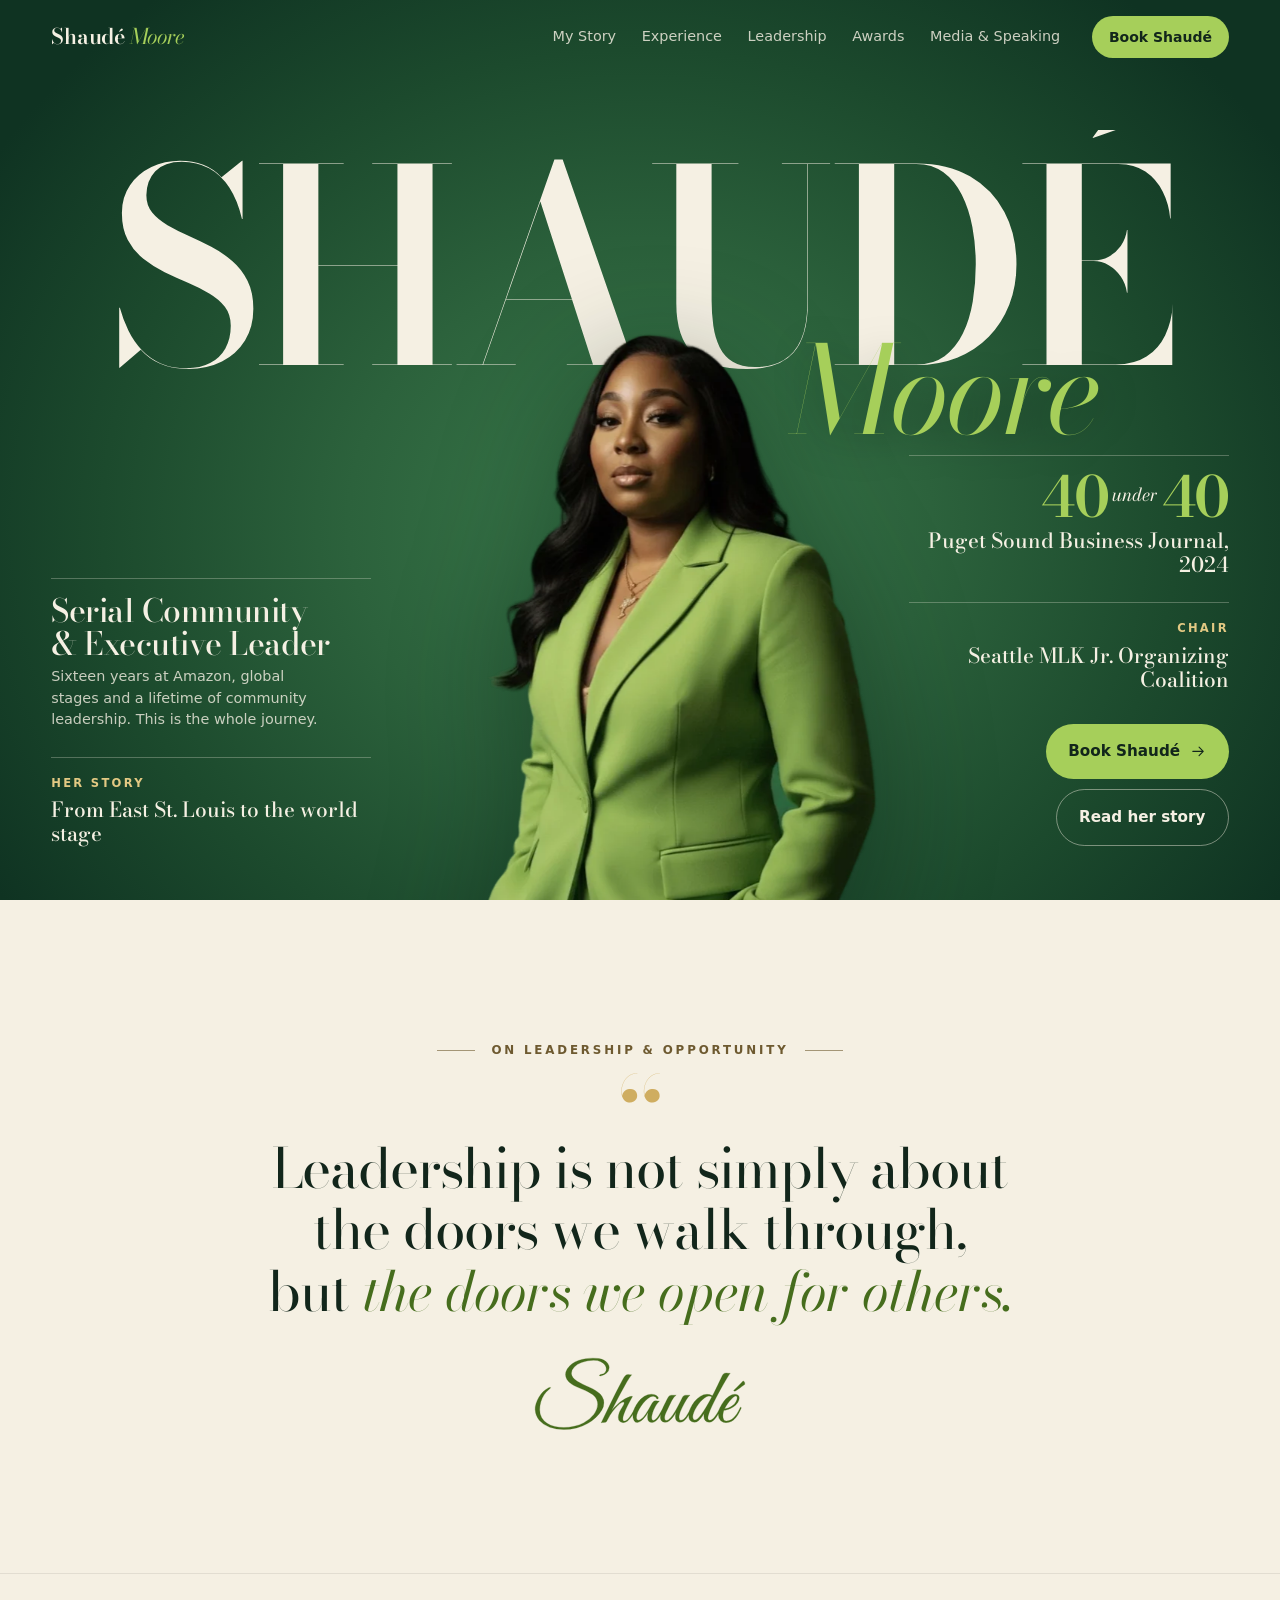
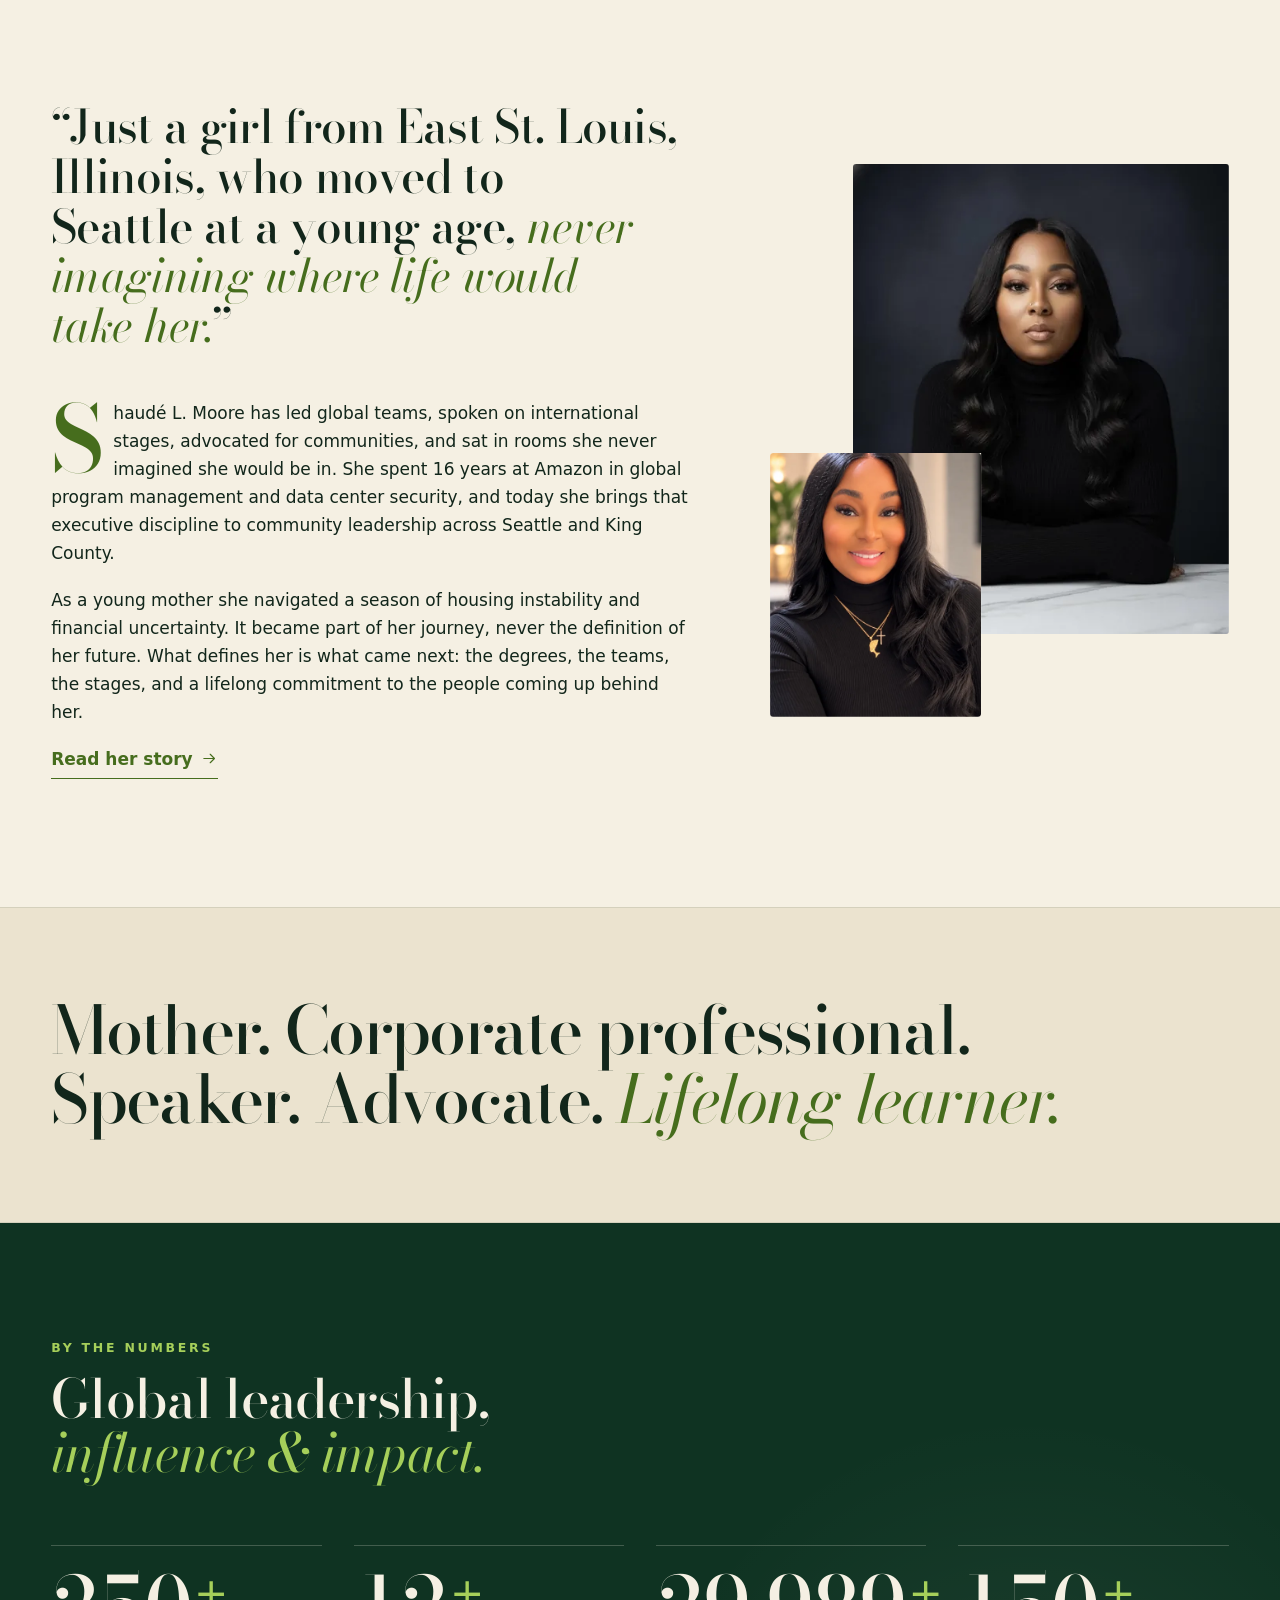
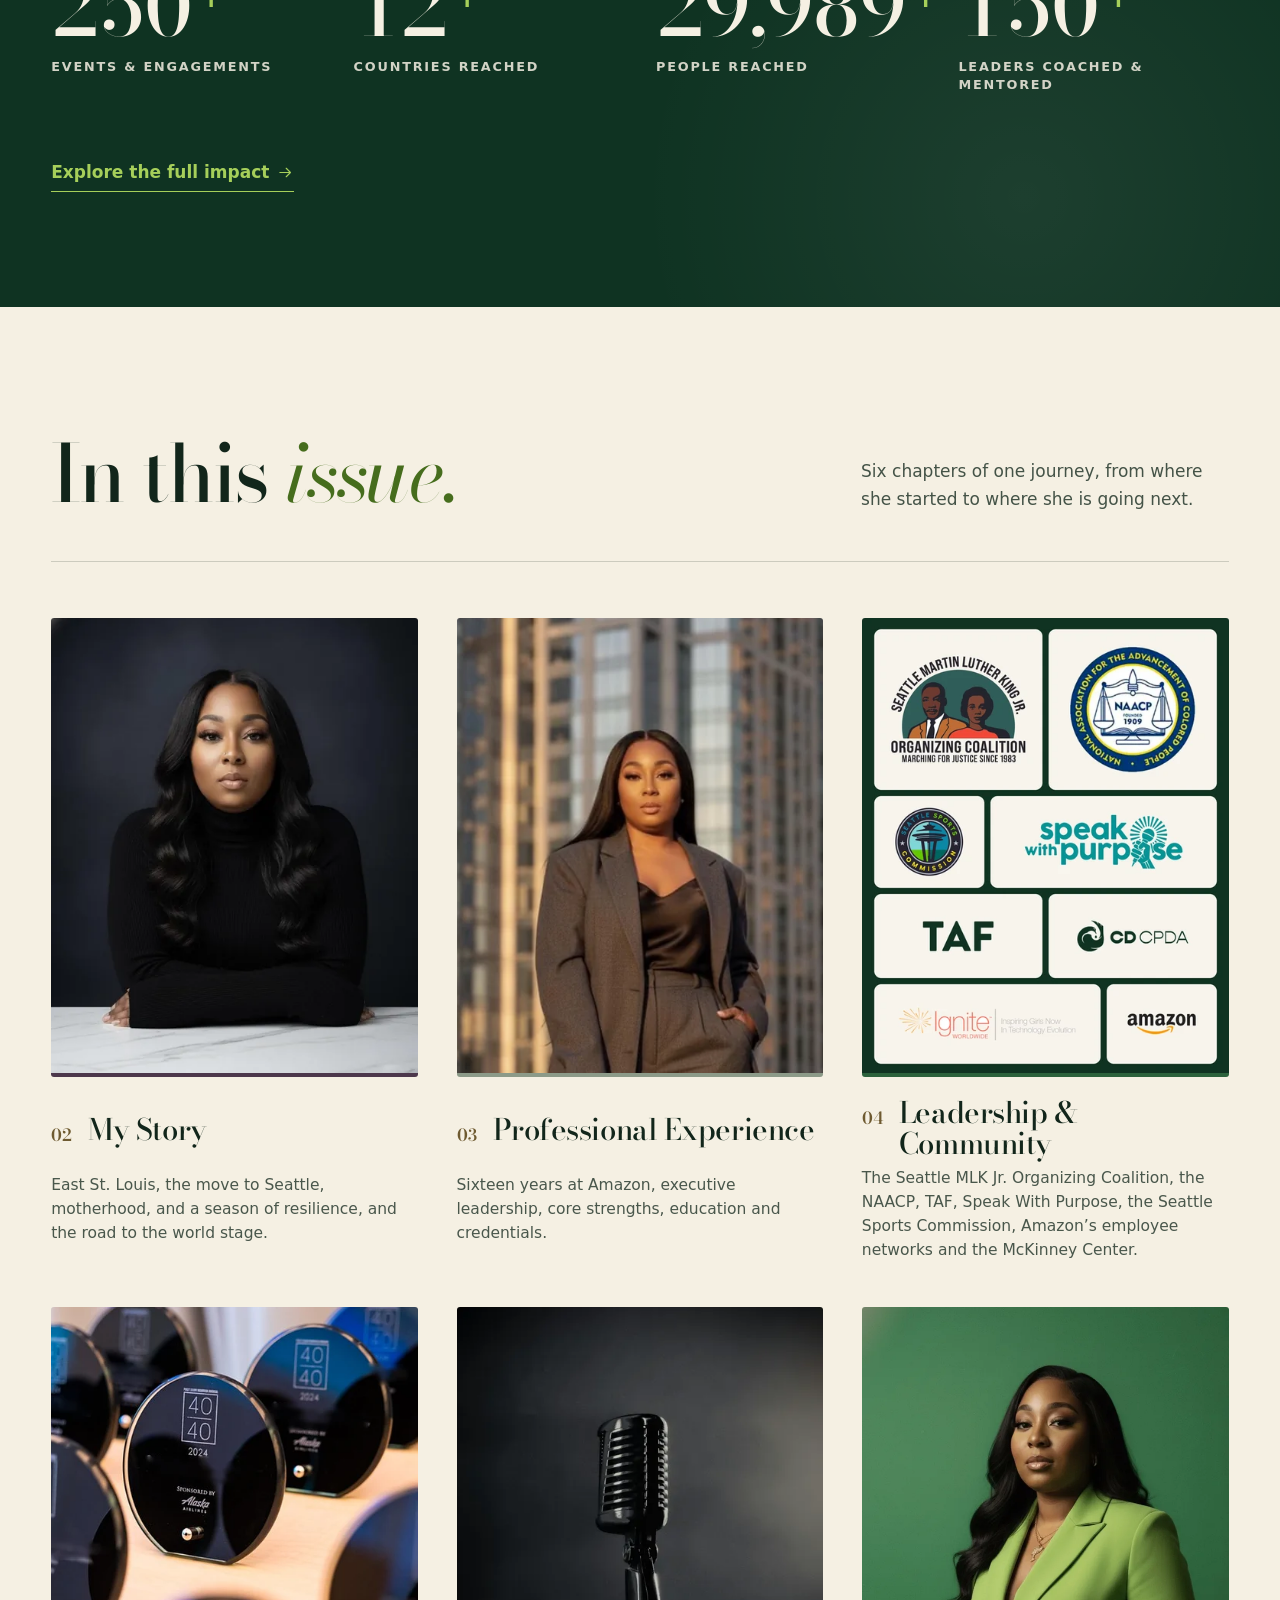
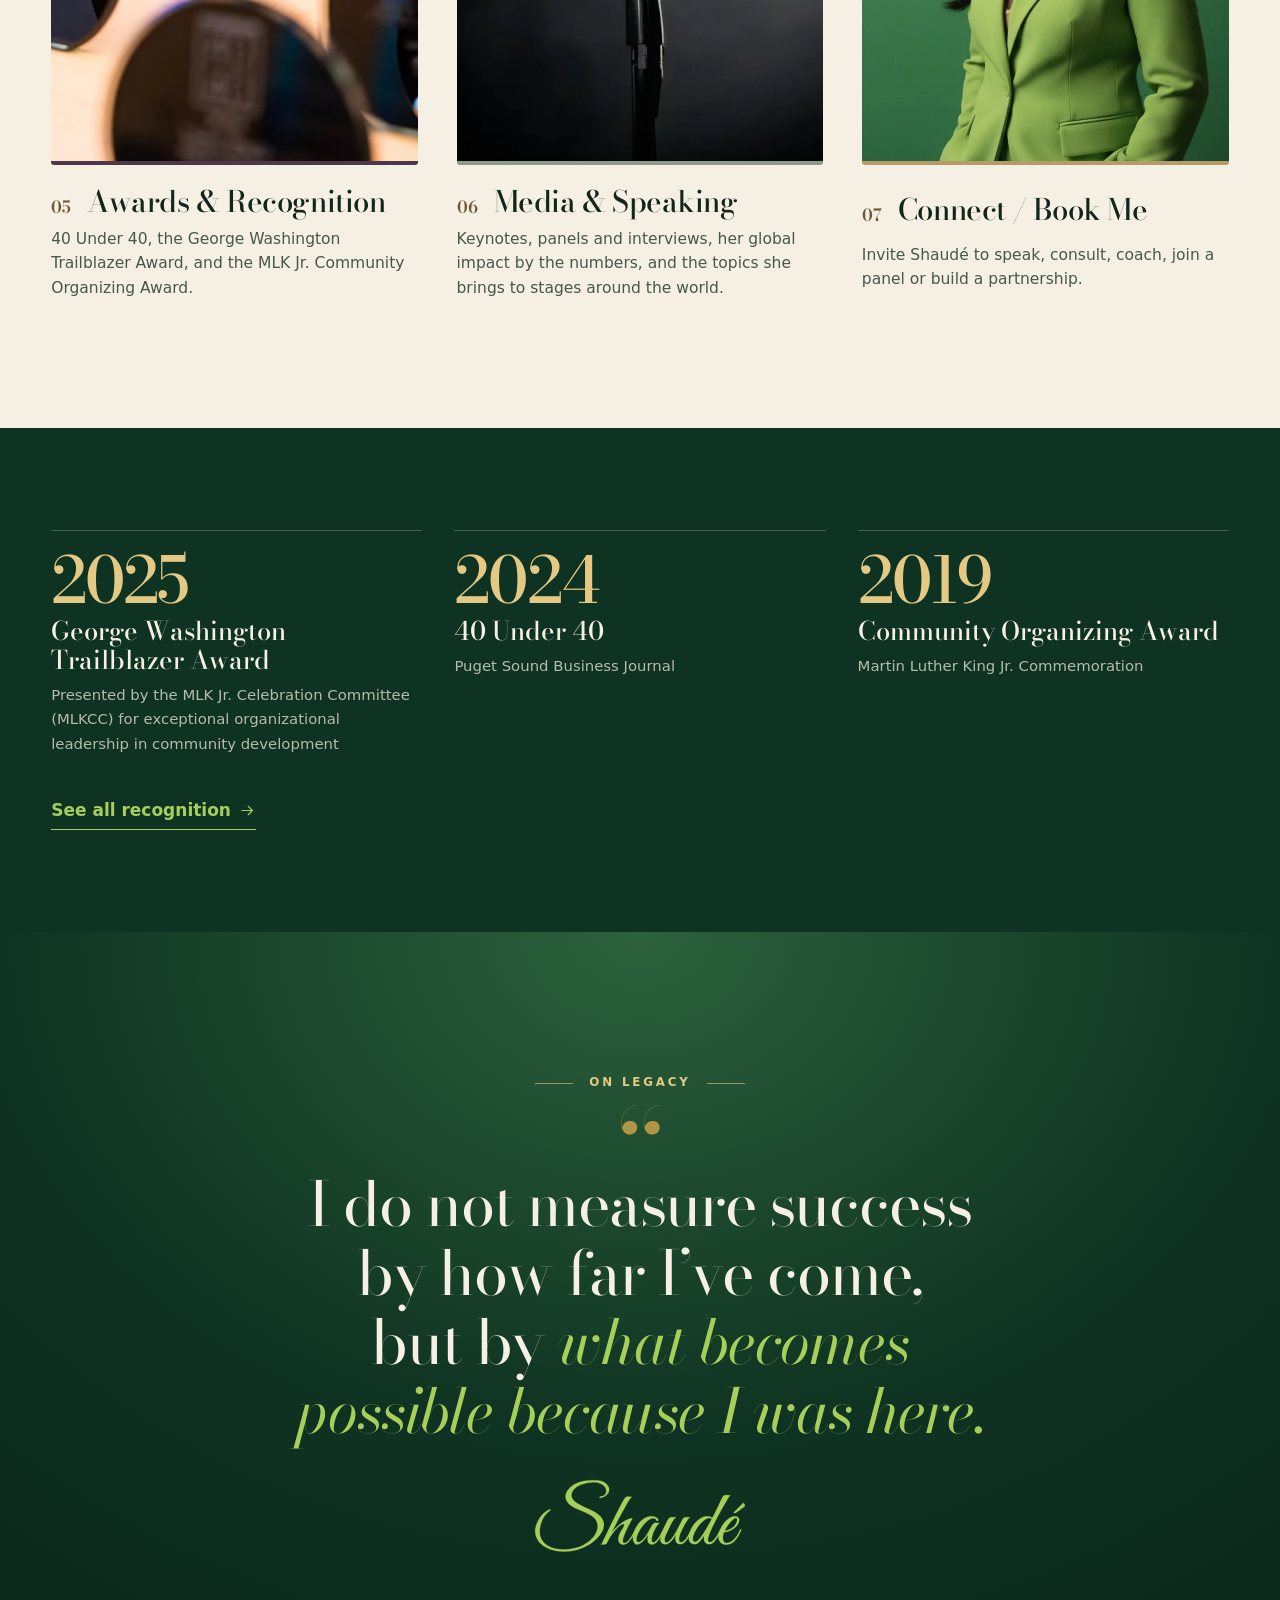
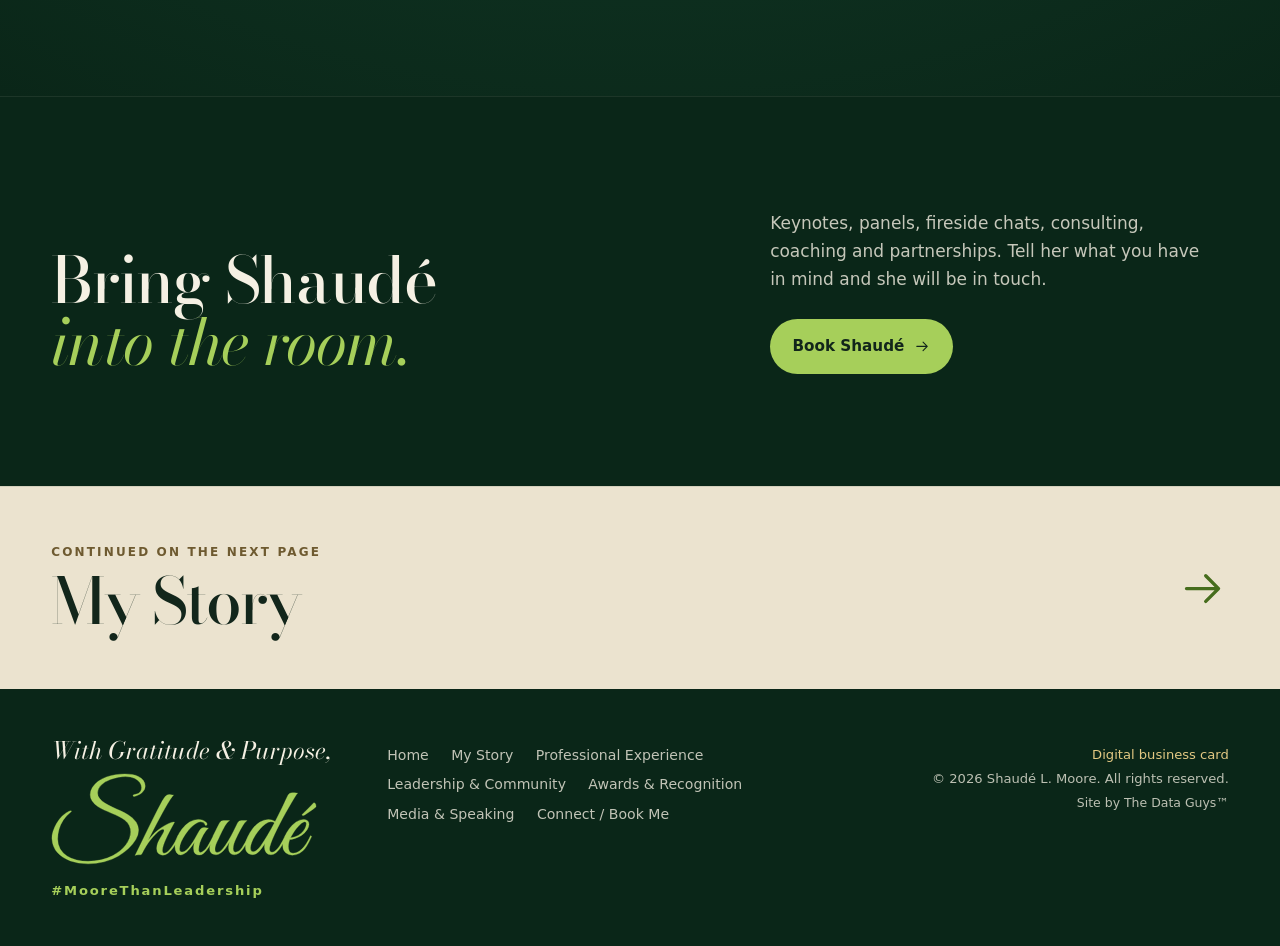
==== commit 0b5feb6f: "Remove personal email from footer, Book Me page and structured data" ====
--- a/index.html
+++ b/index.html
@@ -37,7 +37,7 @@
 <link rel="preload" as="image" href="img/cover-cut-1100.webp" type="image/webp">
 <link rel="stylesheet" href="styles.css">
 <script>document.documentElement.classList.add('js')</script>
-<script type="application/ld+json">{"@context": "https://schema.org", "@graph": [{"@type": "WebSite", "@id": "https://shaudemoore.com/#website", "url": "https://shaudemoore.com/", "name": "Shaudé Moore", "inLanguage": "en-US", "publisher": {"@id": "https://shaudemoore.com/#shaude"}}, {"@type": "Person", "@id": "https://shaudemoore.com/#shaude", "name": "Shaudé L. Moore", "alternateName": ["Shaudé Moore", "Shaude Moore", "Shaude L. Moore"], "givenName": "Shaudé", "familyName": "Moore", "honorificSuffix": "BSHS, MBA", "jobTitle": "Serial Community & Executive Leader", "url": "https://shaudemoore.com/", "image": "https://shaudemoore.com/img/shaude-portrait.webp", "email": "mailto:shaudemoore89@gmail.com", "birthPlace": "East St. Louis, Illinois", "address": {"@type": "PostalAddress", "addressLocality": "Seattle", "addressRegion": "WA", "addressCountry": "US"}, "worksFor": {"@type": "Organization", "name": "Central District Community Preservation and Development Authority"}, "memberOf": [{"@type": "Organization", "name": "Seattle MLK Jr. Organizing Coalition"}, {"@type": "Organization", "name": "Seattle King County NAACP"}, {"@type": "Organization", "name": "Seattle Sports Commission"}, {"@type": "Organization", "name": "Technology Access Foundation"}, {"@type": "Organization", "name": "Speak With Purpose"}, {"@type": "Organization", "name": "UNCF Seattle Leadership Council"}, {"@type": "Organization", "name": "Year Up United Black Opportunity Alliance"}], "alumniOf": [{"@type": "EducationalOrganization", "name": "University of Phoenix"}, {"@type": "EducationalOrganization", "name": "Grand Canyon University"}, {"@type": "EducationalOrganization", "name": "Cornell University"}], "knowsAbout": ["Executive leadership", "Grant writing", "Resource development", "Community organizing", "Employee resource groups", "Corporate and community partnership", "Public speaking", "Diversity and inclusion"], "award": ["Puget Sound Business Journal 40 Under 40 (2024)", "George Washington Trailblazer Award (2025)", "Martin Luther King Jr. Commemoration Community Organizing Award (2019)"], "sameAs": ["https://www.linkedin.com/in/shaude-moore-edd-candidate-0b251350"]}, {"@type": "ProfilePage", "@id": "https://shaudemoore.com/#page", "url": "https://shaudemoore.com/", "name": "Shaudé Moore | Serial Community & Executive Leader", "description": "Seattle executive leader, speaker and advocate. 16 years at Amazon, Chair of the Seattle MLK Jr. Organizing Coalition and a PSBJ 40 Under 40 honoree.", "mainEntity": {"@id": "https://shaudemoore.com/#shaude"}, "isPartOf": {"@id": "https://shaudemoore.com/#website"}}]}</script>
+<script type="application/ld+json">{"@context": "https://schema.org", "@graph": [{"@type": "WebSite", "@id": "https://shaudemoore.com/#website", "url": "https://shaudemoore.com/", "name": "Shaudé Moore", "inLanguage": "en-US", "publisher": {"@id": "https://shaudemoore.com/#shaude"}}, {"@type": "Person", "@id": "https://shaudemoore.com/#shaude", "name": "Shaudé L. Moore", "alternateName": ["Shaudé Moore", "Shaude Moore", "Shaude L. Moore"], "givenName": "Shaudé", "familyName": "Moore", "honorificSuffix": "BSHS, MBA", "jobTitle": "Serial Community & Executive Leader", "url": "https://shaudemoore.com/", "image": "https://shaudemoore.com/img/shaude-portrait.webp", "birthPlace": "East St. Louis, Illinois", "address": {"@type": "PostalAddress", "addressLocality": "Seattle", "addressRegion": "WA", "addressCountry": "US"}, "worksFor": {"@type": "Organization", "name": "Central District Community Preservation and Development Authority"}, "memberOf": [{"@type": "Organization", "name": "Seattle MLK Jr. Organizing Coalition"}, {"@type": "Organization", "name": "Seattle King County NAACP"}, {"@type": "Organization", "name": "Seattle Sports Commission"}, {"@type": "Organization", "name": "Technology Access Foundation"}, {"@type": "Organization", "name": "Speak With Purpose"}, {"@type": "Organization", "name": "UNCF Seattle Leadership Council"}, {"@type": "Organization", "name": "Year Up United Black Opportunity Alliance"}], "alumniOf": [{"@type": "EducationalOrganization", "name": "University of Phoenix"}, {"@type": "EducationalOrganization", "name": "Grand Canyon University"}, {"@type": "EducationalOrganization", "name": "Cornell University"}], "knowsAbout": ["Executive leadership", "Grant writing", "Resource development", "Community organizing", "Employee resource groups", "Corporate and community partnership", "Public speaking", "Diversity and inclusion"], "award": ["Puget Sound Business Journal 40 Under 40 (2024)", "George Washington Trailblazer Award (2025)", "Martin Luther King Jr. Commemoration Community Organizing Award (2019)"], "sameAs": ["https://www.linkedin.com/in/shaude-moore-edd-candidate-0b251350"]}, {"@type": "ProfilePage", "@id": "https://shaudemoore.com/#page", "url": "https://shaudemoore.com/", "name": "Shaudé Moore | Serial Community & Executive Leader", "description": "Seattle executive leader, speaker and advocate. 16 years at Amazon, Chair of the Seattle MLK Jr. Organizing Coalition and a PSBJ 40 Under 40 honoree.", "mainEntity": {"@id": "https://shaudemoore.com/#shaude"}, "isPartOf": {"@id": "https://shaudemoore.com/#website"}}]}</script>
 </head>
 <body data-theme="home">
 <svg width="0" height="0" style="position:absolute" aria-hidden="true">
@@ -208,7 +208,6 @@
     <div class="foot__sig"><p>With Gratitude &amp; Purpose,</p><svg class="sig" viewBox="7 -858 2753 990" role="img" aria-label="Shaudé"><defs><mask id="sigm" maskUnits="userSpaceOnUse" x="7" y="-858" width="2753" height="990"><g fill="none" stroke="#fff" stroke-width="103" stroke-linecap="round" stroke-linejoin="round"><path d="M240.4 -443.1 L219.2 -431.8 L190.5 -410.6 L155.5 -374.3 L123.0 -328.1 L104.2 -290.6 L93.0 -260.6 L79.2 -205.6 L76.7 -156.9 L81.7 -115.6 L86.7 -96.9 L96.7 -70.6 L108.0 -50.6 L129.2 -23.1 L149.2 -3.2 L186.7 24.3 L229.2 45.6 L282.9 63.1 L351.7 75.6 L425.4 78.1 L485.4 74.3 L554.1 61.8 L625.4 40.6 L692.9 9.3 L747.9 -26.9 L796.6 -69.4 L830.3 -109.4 L859.1 -156.9 L872.8 -195.6 L880.3 -241.9 L880.3 -256.9 L872.8 -290.6 L861.6 -315.6 L845.3 -339.3 L820.3 -364.3 L785.3 -389.3 L754.1 -406.8 L622.9 -465.6 L562.9 -495.6 L524.1 -521.8 L505.4 -539.3 L492.9 -554.3 L481.6 -574.3 L476.7 -588.0 L472.9 -609.3 L480.4 -651.8 L489.1 -676.8 L505.4 -701.8 L537.9 -733.0 L571.6 -755.5 L622.9 -778.0 L681.6 -794.3 L750.4 -804.3 L826.6 -804.3 L859.1 -799.3 L894.1 -788.0 L931.6 -765.5 L955.3 -739.3 L965.3 -720.5 L970.3 -703.0 L970.3 -688.0 L965.3 -661.8 L950.3 -635.5 L927.8 -616.8 L915.3 -610.5 L875.3 -598.0" pathLength="1" style="--d:0s;--t:0.799s"/><path d="M889.1 4.3 L910.3 -10.6 L925.3 -18.1 L931.6 -24.4 L966.6 -93.1 L996.6 -145.6" pathLength="1" style="--d:0.735s;--t:0.054s"/><path d="M997.8 -145.6 L1002.8 -140.6 L1014.1 -141.9" pathLength="1" style="--d:0.785s;--t:0.04s"/><path d="M997.8 -146.9 L1002.8 -173.1 L1035.3 -239.4 L1122.8 -410.6 L1192.8 -538.1 L1219.0 -576.8 L1231.5 -589.3 L1275.3 -605.5" pathLength="1" style="--d:0.822s;--t:0.157s"/><path d="M1015.3 -143.1 L1020.3 -149.4" pathLength="1" style="--d:0.966s;--t:0.04s"/><path d="M1016.6 -141.9 L1027.8 -145.6 L1064.0 -189.4 L1100.3 -225.6 L1145.3 -260.6 L1157.8 -266.9 L1191.5 -274.4 L1201.5 -273.1 L1209.0 -265.6" pathLength="1" style="--d:1.003s;--t:0.07s"/><path d="M1020.3 -150.6 L1021.6 -151.9 L1021.6 -149.4" pathLength="1" style="--d:1.068s;--t:0.04s"/><path d="M1209.0 -265.6 L1199.0 -218.1 L1155.3 -133.1 L1140.3 -91.9 L1136.5 -61.9 L1141.5 -39.4 L1150.3 -19.4 L1156.5 -13.1 L1166.5 -8.1 L1184.0 -8.1 L1205.3 -14.4 L1220.3 -24.4 L1246.5 -50.6 L1286.5 -106.9 L1305.3 -115.6 L1312.8 -115.6 L1315.3 -113.1" pathLength="1" style="--d:1.104s;--t:0.137s"/><path d="M1209.0 -265.6 L1260.3 -315.6 L1274.0 -325.6 L1286.5 -330.6" pathLength="1" style="--d:1.23s;--t:0.04s"/><path d="M1315.3 -111.9 L1314.0 -84.4 L1321.5 -38.1 L1325.3 -29.4 L1332.8 -20.6 L1345.2 -14.4 L1354.0 -14.4 L1380.2 -20.6 L1410.2 -40.6 L1445.2 -78.1 L1481.5 -130.6 L1499.0 -138.1 L1506.5 -138.1 L1512.7 -131.9" pathLength="1" style="--d:1.267s;--t:0.095s"/><path d="M1316.5 -113.1 L1335.3 -160.6 L1354.0 -196.9 L1374.0 -228.1 L1404.0 -266.9 L1434.0 -296.8 L1466.5 -321.8 L1507.7 -341.8 L1524.0 -345.6 L1545.2 -345.6 L1564.0 -343.1 L1581.5 -336.8 L1600.2 -320.6 L1605.2 -311.8 L1604.0 -308.1" pathLength="1" style="--d:1.354s;--t:0.12s"/><path d="M1512.7 -131.9 L1505.2 -69.4 L1506.5 -53.1 L1511.5 -31.9 L1517.7 -21.9 L1525.2 -15.6 L1535.2 -11.9 L1565.2 -16.9 L1581.5 -26.9 L1607.7 -54.4 L1640.2 -104.4 L1653.9 -110.6" pathLength="1" style="--d:1.465s;--t:0.084s"/><path d="M1512.7 -131.9 L1542.7 -196.9 L1571.5 -244.4 L1587.7 -259.4 L1628.9 -271.9" pathLength="1" style="--d:1.543s;--t:0.055s"/><path d="M1648.9 -103.1 L1647.7 -101.9 L1650.2 -101.9" pathLength="1" style="--d:1.593s;--t:0.04s"/><path d="M1650.2 -103.1 L1655.2 -109.4" pathLength="1" style="--d:1.63s;--t:0.04s"/><path d="M1656.4 -110.6 L1662.7 -113.1 L1672.7 -111.9" pathLength="1" style="--d:1.667s;--t:0.04s"/><path d="M1673.9 -110.6 L1670.2 -61.9 L1677.7 -34.4 L1690.2 -18.1 L1701.4 -13.1 L1713.9 -13.1 L1736.4 -18.1 L1762.7 -35.6 L1792.7 -68.1 L1833.9 -129.4" pathLength="1" style="--d:1.704s;--t:0.084s"/><path d="M1673.9 -111.9 L1706.4 -183.1 L1772.7 -313.1 L1790.2 -329.3 L1841.4 -345.6" pathLength="1" style="--d:1.781s;--t:0.086s"/><path d="M1835.2 -130.6 L1836.4 -133.1 L1855.2 -141.9 L1862.7 -141.9 L1865.2 -139.4" pathLength="1" style="--d:1.861s;--t:0.04s"/><path d="M1835.2 -129.4 L1841.4 -124.4 L1861.4 -124.4" pathLength="1" style="--d:1.898s;--t:0.04s"/><path d="M1862.7 -123.1 L1856.4 -74.4 L1861.4 -41.9 L1866.4 -30.6 L1875.2 -20.6 L1890.2 -14.4 L1915.1 -16.9 L1941.4 -29.4 L1971.4 -60.6 L1998.9 -103.1 L2017.6 -111.9 L2025.1 -111.9 L2028.9 -108.1" pathLength="1" style="--d:1.934s;--t:0.087s"/><path d="M1862.7 -124.4 L1865.2 -139.4" pathLength="1" style="--d:2.015s;--t:0.04s"/><path d="M1865.2 -139.4 L1948.9 -306.8 L1968.9 -328.1 L2017.6 -345.6" pathLength="1" style="--d:2.051s;--t:0.077s"/><path d="M2030.1 -106.9 L2028.9 -88.1 L2031.4 -65.6 L2035.1 -49.4 L2042.6 -33.1 L2052.6 -23.1 L2060.1 -19.4 L2086.4 -18.1 L2100.1 -20.6 L2112.6 -26.9 L2133.9 -43.1 L2155.1 -66.9 L2192.6 -120.6 L2218.8 -131.9 L2225.1 -131.9 L2227.6 -129.4" pathLength="1" style="--d:2.122s;--t:0.09s"/><path d="M2030.1 -108.1 L2051.4 -165.6 L2068.9 -199.4 L2091.4 -234.4 L2121.4 -271.9 L2145.1 -295.6 L2176.4 -320.6 L2205.1 -336.8 L2226.3 -344.3 L2255.1 -345.6 L2273.8 -343.1 L2303.8 -331.8 L2318.8 -316.8" pathLength="1" style="--d:2.205s;--t:0.12s"/><path d="M2227.6 -128.1 L2223.8 -71.9 L2230.1 -40.6 L2240.1 -23.1 L2252.6 -15.6 L2258.8 -14.4 L2283.8 -16.9 L2302.6 -24.4 L2338.8 -59.4 L2357.6 -85.6 L2375.1 -115.6 L2398.8 -126.9 L2405.1 -126.9 L2410.1 -121.9" pathLength="1" style="--d:2.315s;--t:0.095s"/><path d="M2228.8 -129.4 L2261.3 -196.9 L2316.3 -301.8 L2318.8 -315.6" pathLength="1" style="--d:2.402s;--t:0.059s"/><path d="M2320.1 -316.8 L2326.3 -321.8 L2452.6 -566.8 L2468.8 -591.8 L2486.3 -608.0 L2531.3 -625.5" pathLength="1" style="--d:2.457s;--t:0.11s"/><path d="M2411.3 -120.6 L2411.3 -93.1 L2415.1 -68.1 L2422.6 -43.1 L2435.1 -25.6 L2446.3 -15.6 L2465.1 -8.1 L2490.0 -6.9 L2515.0 -10.6 L2536.3 -18.1 L2561.3 -33.1 L2573.8 -43.1 L2601.3 -71.9 L2636.3 -124.4 L2665.0 -181.9 L2665.0 -188.1" pathLength="1" style="--d:2.558s;--t:0.122s"/><path d="M2411.3 -121.9 L2427.6 -171.9 L2430.1 -176.9 L2435.1 -179.4" pathLength="1" style="--d:2.67s;--t:0.04s"/><path d="M2436.3 -180.6 L2438.8 -195.6 L2463.8 -238.1 L2496.3 -280.6 L2530.0 -314.3 L2560.0 -335.6 L2586.3 -346.8 L2610.0 -345.6 L2622.5 -340.6 L2626.3 -336.8 L2630.0 -330.6 L2633.8 -310.6 L2628.8 -283.1 L2616.3 -258.1 L2601.3 -236.9 L2570.0 -206.9 L2550.0 -193.1 L2532.5 -184.4 L2480.0 -166.9 L2451.3 -164.4 L2436.3 -179.4" pathLength="1" style="--d:2.707s;--t:0.165s"/><path d="M2583.8 -405.6 L2588.8 -405.6 L2608.8 -420.6 L2680.0 -480.6 L2698.8 -498.1 L2700.0 -510.6" pathLength="1" style="--d:2.859s;--t:0.046s"/></g></mask></defs><path class="sig__ink" d="M413 92Q315 92 233.5 63.0Q152 34 102.0 -22.5Q52 -79 47 -162Q45 -196 58.0 -237.0Q71 -278 94.5 -318.5Q118 -359 150.5 -391.5Q183 -424 220 -441Q223 -443 229.5 -444.0Q236 -445 239 -445Q245 -445 245 -442Q245 -437 230 -426Q188 -393 161 -350Q133 -307 119.0 -258.0Q105 -209 105 -159Q105 -100 130.5 -57.5Q156 -15 199.0 12.5Q242 40 297.0 53.0Q352 66 412 66Q479 66 544.5 51.0Q610 36 664 8Q747 -36 795.5 -101.0Q844 -166 844 -230Q844 -264 829.5 -295.0Q815 -326 783 -351Q759 -370 724.5 -387.0Q690 -404 651.5 -420.0Q613 -436 576.0 -452.5Q539 -469 511 -488Q471 -515 452.5 -546.0Q434 -577 434 -608Q434 -645 455.5 -680.0Q477 -715 514.5 -743.5Q552 -772 599 -788Q640 -802 688.5 -810.0Q737 -818 784 -818Q823 -818 858.5 -812.5Q894 -807 921 -793Q955 -777 973.0 -750.5Q991 -724 991 -695Q991 -655 955 -625Q942 -615 926.0 -606.5Q910 -598 888 -592Q884 -591 879 -591Q867 -591 867 -598Q867 -602 873.5 -606.5Q880 -611 893 -612Q923 -616 938.5 -635.0Q954 -654 954 -679Q954 -705 936.5 -730.5Q919 -756 883.0 -773.5Q847 -791 791 -791Q759 -791 720.5 -784.0Q682 -777 637 -761Q582 -742 545.5 -705.0Q509 -668 509 -626Q509 -600 526.5 -573.5Q544 -547 583 -523Q616 -503 658.0 -483.5Q700 -464 743.0 -444.5Q786 -425 821 -403Q876 -369 900.0 -330.0Q924 -291 924 -250Q924 -202 895.5 -153.5Q867 -105 821.0 -62.5Q775 -20 720 13Q656 51 575.5 71.5Q495 92 413 92ZM888 8Q930 -78 975.5 -172.5Q1021 -267 1069.0 -363.0Q1117 -459 1164 -546Q1181 -576 1195.5 -593.0Q1210 -610 1234 -610Q1243 -610 1255.0 -607.0Q1267 -604 1278 -606Q1265 -592 1242.5 -557.0Q1220 -522 1192.5 -473.0Q1165 -424 1134.5 -367.5Q1104 -311 1074.5 -253.5Q1045 -196 1020 -146Q1040 -172 1061.0 -195.0Q1082 -218 1102 -235Q1124 -255 1157.5 -277.0Q1191 -299 1224.5 -315.0Q1258 -331 1278 -331Q1285 -331 1288 -330Q1288 -330 1277.0 -310.0Q1266 -290 1249.5 -259.0Q1233 -228 1215.5 -192.0Q1198 -156 1185.0 -123.5Q1172 -91 1168 -70Q1165 -54 1165 -43Q1165 -27 1171.0 -21.5Q1177 -16 1184 -16Q1201 -16 1220.5 -33.5Q1240 -51 1259.0 -78.0Q1278 -105 1294.5 -135.5Q1311 -166 1321 -193Q1333 -193 1333 -184Q1322 -157 1305.5 -124.5Q1289 -92 1268.0 -63.0Q1247 -34 1222.0 -15.0Q1197 4 1169 4Q1149 4 1128.0 -10.0Q1107 -24 1107 -61Q1107 -72 1109.0 -84.5Q1111 -97 1116 -113Q1122 -133 1136.0 -157.5Q1150 -182 1172 -219Q1182 -236 1182 -246Q1182 -258 1170 -258Q1160 -258 1143.0 -248.0Q1126 -238 1100 -213Q1075 -189 1038.0 -143.0Q1001 -97 959 -14Q952 -1 943.5 -0.5Q935 0 921 1Q912 2 903.0 2.5Q894 3 888 8ZM1538 3Q1515 3 1497.5 -10.0Q1480 -23 1480 -63Q1480 -80 1482.5 -95.0Q1485 -110 1489 -127Q1480 -112 1464.0 -90.0Q1448 -68 1428.5 -47.0Q1409 -26 1388.5 -12.0Q1368 2 1350 2Q1324 2 1308.0 -21.5Q1292 -45 1292 -83Q1292 -124 1311.0 -171.0Q1330 -218 1363.0 -261.0Q1396 -304 1439.0 -331.0Q1482 -358 1529 -358Q1552 -358 1573.0 -350.5Q1594 -343 1610 -326Q1617 -319 1617 -310Q1617 -304 1612.0 -300.0Q1607 -296 1599 -298Q1588 -333 1552 -333Q1535 -333 1513 -322Q1486 -308 1455.5 -277.5Q1425 -247 1398.5 -208.5Q1372 -170 1355.0 -131.0Q1338 -92 1338 -60Q1338 -27 1363 -27Q1385 -27 1408.5 -48.0Q1432 -69 1453.5 -100.5Q1475 -132 1493.0 -163.0Q1511 -194 1521 -213Q1536 -240 1549.0 -258.0Q1562 -276 1586 -276Q1597 -276 1608.0 -273.0Q1619 -270 1631 -272Q1601 -242 1578.5 -201.0Q1556 -160 1544.0 -120.5Q1532 -81 1532 -54Q1532 -24 1552 -24Q1568 -24 1586.5 -42.0Q1605 -60 1622.5 -87.5Q1640 -115 1655.0 -143.5Q1670 -172 1679 -193Q1684 -193 1687.5 -192.0Q1691 -191 1691 -184Q1690 -180 1687.5 -175.5Q1685 -171 1680 -160Q1672 -144 1658.0 -117.0Q1644 -90 1625.0 -62.5Q1606 -35 1584.0 -16.0Q1562 3 1538 3ZM1708 0Q1697 0 1681.5 -5.0Q1666 -10 1654.5 -23.5Q1643 -37 1643 -64Q1643 -90 1660.0 -124.0Q1677 -158 1690 -184Q1679 -184 1679 -193Q1680 -196 1688.0 -212.0Q1696 -228 1707.0 -250.0Q1718 -272 1728.5 -292.5Q1739 -313 1745 -324Q1757 -346 1783 -346H1845Q1828 -333 1814.5 -317.5Q1801 -302 1781 -261Q1781 -261 1774.0 -247.0Q1767 -233 1756.5 -211.5Q1746 -190 1735.5 -168.0Q1725 -146 1718 -131Q1705 -103 1701.0 -86.5Q1697 -70 1697 -56Q1697 -23 1719 -23Q1743 -23 1777 -62Q1805 -95 1832.0 -141.0Q1859 -187 1883.5 -236.0Q1908 -285 1927 -324Q1938 -346 1966 -346H2021Q1999 -328 1976.5 -292.0Q1954 -256 1927 -200Q1920 -185 1909.0 -162.0Q1898 -139 1889.5 -113.0Q1881 -87 1881 -61Q1881 -26 1906 -26Q1940 -26 1972.0 -73.0Q2004 -120 2035 -193Q2043 -193 2044.5 -192.0Q2046 -191 2047 -184Q2036 -157 2020.5 -125.5Q2005 -94 1985.5 -65.0Q1966 -36 1942.5 -18.0Q1919 0 1891 0Q1866 0 1850.0 -18.5Q1834 -37 1834 -71Q1834 -98 1844 -129Q1827 -99 1805.0 -69.0Q1783 -39 1758.0 -19.5Q1733 0 1708 0ZM2264 0Q2230 0 2214.0 -23.0Q2198 -46 2198 -77Q2198 -86 2199.0 -95.5Q2200 -105 2203 -115Q2189 -93 2170.5 -66.5Q2152 -40 2128.5 -20.5Q2105 -1 2076 -1Q2063 -1 2046.5 -7.0Q2030 -13 2017.5 -30.0Q2005 -47 2005 -80Q2005 -123 2024.0 -171.0Q2043 -219 2076.0 -261.5Q2109 -304 2151.0 -330.5Q2193 -357 2238 -357Q2274 -357 2306 -338Q2321 -366 2338.0 -400.5Q2355 -435 2372.0 -469.0Q2389 -503 2402.0 -531.5Q2415 -560 2422 -575Q2437 -610 2450.5 -619.5Q2464 -629 2483 -629Q2494 -629 2507.5 -626.5Q2521 -624 2534 -625Q2529 -620 2511.0 -592.0Q2493 -564 2467.0 -519.5Q2441 -475 2411.5 -422.0Q2382 -369 2353.5 -313.5Q2325 -258 2301.0 -207.0Q2277 -156 2263.0 -117.0Q2249 -78 2249 -58Q2249 -45 2255.0 -35.5Q2261 -26 2275 -26Q2294 -26 2314.0 -45.0Q2334 -64 2352.5 -92.5Q2371 -121 2385.5 -148.5Q2400 -176 2407 -193Q2419 -193 2419 -184Q2410 -163 2395.0 -132.0Q2380 -101 2360.0 -71.0Q2340 -41 2315.5 -20.5Q2291 0 2264 0ZM2083 -30Q2097 -30 2118.0 -45.5Q2139 -61 2163 -95Q2191 -135 2227.0 -195.0Q2263 -255 2298 -322Q2291 -328 2283.0 -331.0Q2275 -334 2261 -334Q2238 -334 2210.5 -314.5Q2183 -295 2155.5 -264.0Q2128 -233 2105.5 -197.0Q2083 -161 2069.5 -127.5Q2056 -94 2056 -70Q2056 -30 2083 -30ZM2479 4Q2442 4 2412.5 -20.0Q2383 -44 2383 -93Q2383 -134 2401.5 -180.0Q2420 -226 2450.5 -266.5Q2481 -307 2518.5 -332.5Q2556 -358 2594 -358Q2613 -358 2631.0 -347.0Q2649 -336 2649 -309Q2649 -284 2630.0 -254.0Q2611 -224 2576 -198Q2561 -187 2538.0 -177.0Q2515 -167 2492.0 -160.5Q2469 -154 2454 -154Q2449 -142 2444.5 -122.0Q2440 -102 2440 -81Q2440 -56 2450.0 -36.0Q2460 -16 2487 -16Q2520 -16 2548.5 -35.0Q2577 -54 2599.5 -83.0Q2622 -112 2638.0 -142.0Q2654 -172 2663 -193Q2675 -193 2675 -184Q2662 -156 2645.5 -123.0Q2629 -90 2606.5 -61.5Q2584 -33 2552.5 -14.5Q2521 4 2479 4ZM2461 -172Q2475 -172 2508.0 -182.5Q2541 -193 2568 -216Q2594 -239 2608.0 -266.5Q2622 -294 2622 -313Q2622 -335 2606 -335Q2594 -335 2573.0 -319.0Q2552 -303 2521 -265Q2502 -241 2485.0 -213.0Q2468 -185 2461 -172ZM2594 -397Q2587 -397 2582.0 -399.0Q2577 -401 2577 -406Q2608 -435 2638.0 -465.5Q2668 -496 2697 -527Q2705 -527 2712.5 -518.5Q2720 -510 2720 -485Q2711 -477 2694.0 -464.5Q2677 -452 2657.5 -438.0Q2638 -424 2620.5 -413.0Q2603 -402 2594 -397Z" mask="url(#sigm)"/></svg><p class="foot__tag" lang="en">#MooreThanLeadership</p></div>
     <nav class="foot__nav" aria-label="Footer"><a href="index.html">Home</a><a href="story.html">My Story</a><a href="experience.html">Professional Experience</a><a href="leadership.html">Leadership &amp; Community</a><a href="awards.html">Awards &amp; Recognition</a><a href="media.html">Media &amp; Speaking</a><a href="connect.html">Connect / Book Me</a></nav>
     <div class="foot__meta">
-      <p><a href="mailto:shaudemoore89@gmail.com">shaudemoore89@gmail.com</a></p>
       <p><a href="card.html">Digital business card</a></p>
       <p>&copy; 2026 Shaudé L. Moore. All rights reserved.</p>
       <p class="foot__credit">Site by The Data Guys&trade;</p>
